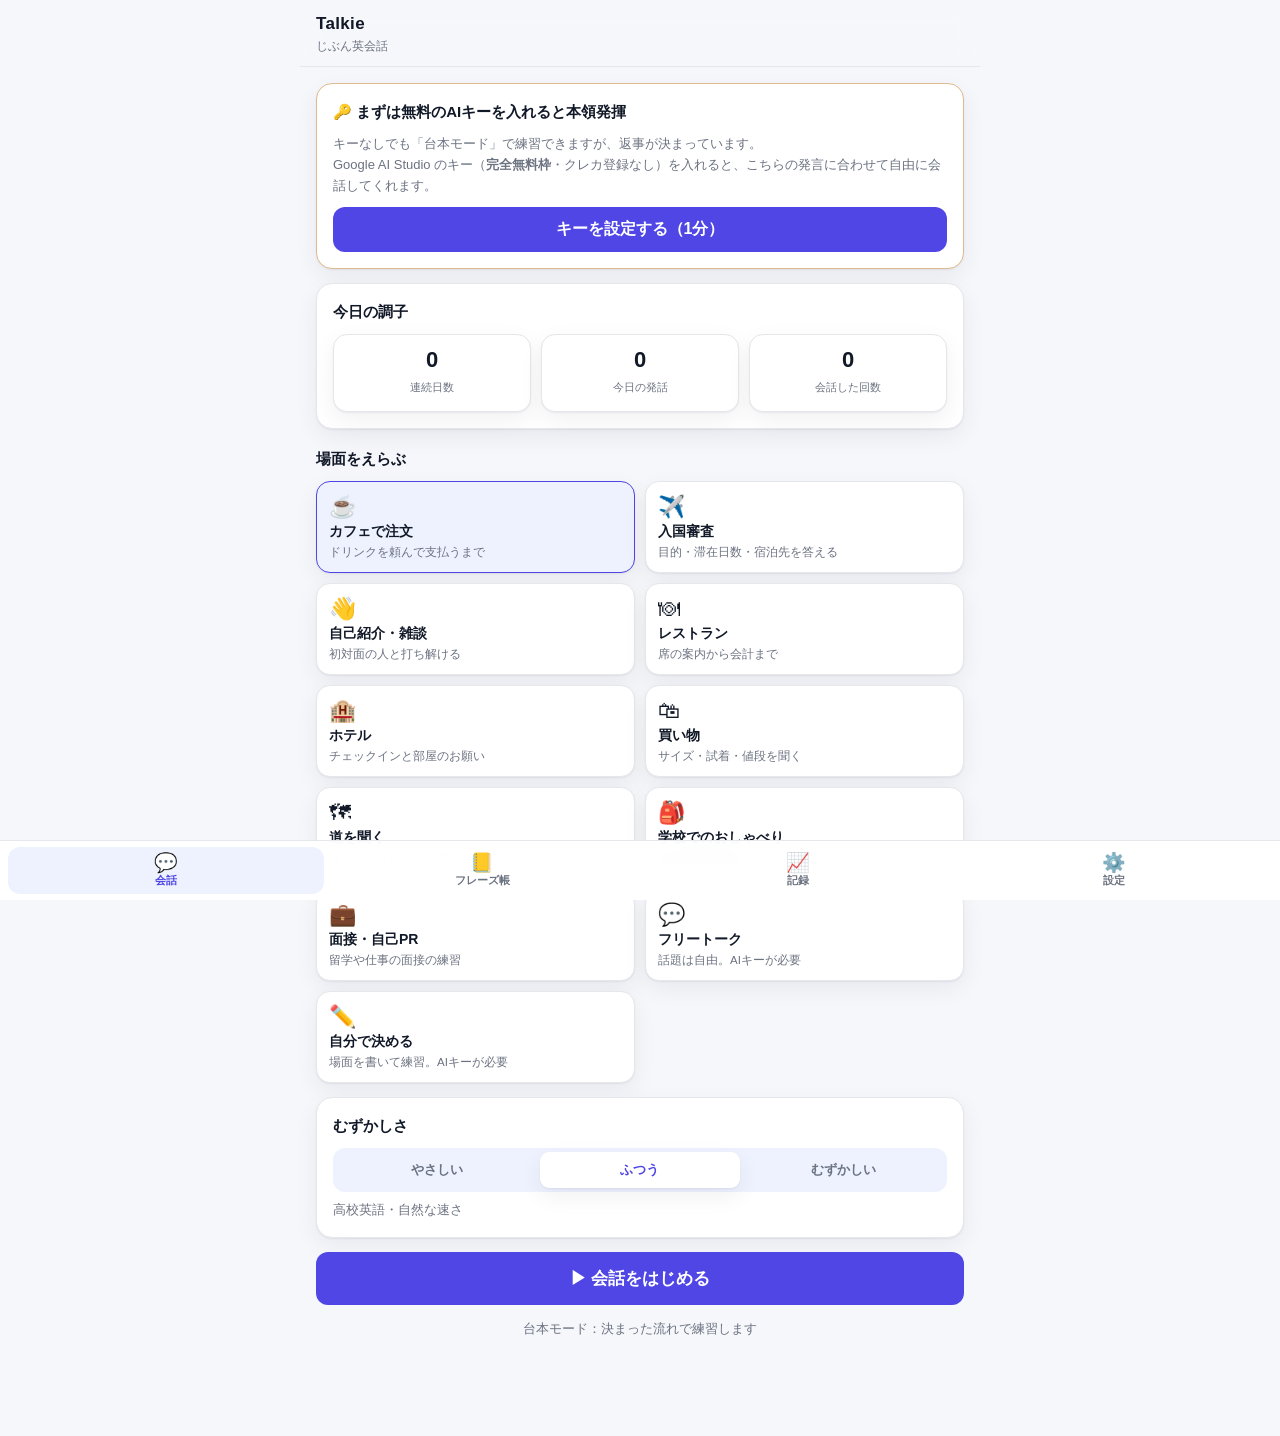
==== index.html @ ec4ae438 "ハンズフリー会話・無音判定の秒数調整・無料枠の使用量カウンターを追加 - AIが話し終わると自動でマイクON（設定でOFF可） - 無音判定を自前タイマー化。2〜10秒で調整でき、Chromeが勝手に" ====
<!DOCTYPE html>
<html lang="ja">
<head>
<meta charset="utf-8">
<meta name="viewport" content="width=device-width,initial-scale=1,viewport-fit=cover">
<meta name="theme-color" content="#0f172a">
<title>Talkie — じぶん英会話</title>
<style>
:root{
  --bg:#f6f7fb; --card:#ffffff; --ink:#111827; --sub:#6b7280; --line:#e5e7eb;
  --accent:#4f46e5; --accent-soft:#eef2ff; --ai:#ffffff; --me:#4f46e5;
  --ok:#059669; --warn:#d97706; --danger:#dc2626;
  --radius:16px; --shadow:0 1px 2px rgba(16,24,40,.06),0 8px 24px rgba(16,24,40,.06);
}
@media (prefers-color-scheme:dark){
  :root{
    --bg:#0b1020; --card:#121a30; --ink:#e8ecf5; --sub:#94a3b8; --line:#243050;
    --accent:#818cf8; --accent-soft:#1c2545; --ai:#182242; --me:#4f46e5;
    --shadow:0 1px 2px rgba(0,0,0,.4),0 8px 24px rgba(0,0,0,.35);
  }
}
*{box-sizing:border-box;-webkit-tap-highlight-color:transparent}
html,body{margin:0;padding:0;height:100%}
body{
  background:var(--bg);color:var(--ink);
  font-family:-apple-system,BlinkMacSystemFont,"Hiragino Sans","Noto Sans JP","Segoe UI",Roboto,sans-serif;
  font-size:16px;line-height:1.6;overscroll-behavior-y:none;
}
button{font-family:inherit;font-size:inherit;color:inherit;cursor:pointer}
input,select,textarea{font-family:inherit;font-size:16px;color:inherit}

#app{max-width:680px;margin:0 auto;min-height:100%;display:flex;flex-direction:column;
  padding-bottom:calc(72px + env(safe-area-inset-bottom))}
header.top{position:sticky;top:0;z-index:30;background:color-mix(in srgb,var(--bg) 88%,transparent);
  backdrop-filter:blur(12px);border-bottom:1px solid var(--line);
  padding:calc(10px + env(safe-area-inset-top)) 16px 10px;display:flex;align-items:center;gap:10px}
header.top h1{font-size:17px;margin:0;font-weight:700;letter-spacing:.02em;flex:1}
header.top .sub{font-size:12px;color:var(--sub);font-weight:500}
.iconbtn{background:transparent;border:1px solid var(--line);border-radius:10px;width:36px;height:36px;
  display:grid;place-items:center;font-size:16px}
main{flex:1;padding:16px;display:flex;flex-direction:column;gap:14px}

nav.tabs{position:fixed;bottom:0;left:0;right:0;z-index:40;background:color-mix(in srgb,var(--card) 94%,transparent);
  backdrop-filter:blur(14px);border-top:1px solid var(--line);display:flex;
  padding:6px 8px calc(6px + env(safe-area-inset-bottom))}
nav.tabs button{flex:1;background:none;border:0;padding:6px 2px;border-radius:12px;
  display:flex;flex-direction:column;align-items:center;gap:2px;font-size:10.5px;color:var(--sub);font-weight:600}
nav.tabs button .ic{font-size:19px;line-height:1}
nav.tabs button.on{color:var(--accent);background:var(--accent-soft)}

.card{background:var(--card);border:1px solid var(--line);border-radius:var(--radius);padding:16px;box-shadow:var(--shadow)}
.card h2{margin:0 0 10px;font-size:15px;font-weight:700}
.muted{color:var(--sub);font-size:13px}
.row{display:flex;gap:10px;align-items:center}
.grow{flex:1}
.btn{background:var(--accent);color:#fff;border:0;border-radius:12px;padding:12px 16px;font-weight:700;
  display:inline-flex;align-items:center;justify-content:center;gap:8px}
.btn:disabled{opacity:.45}
.btn.ghost{background:transparent;color:var(--ink);border:1px solid var(--line);font-weight:600}
.btn.soft{background:var(--accent-soft);color:var(--accent);font-weight:700}
.btn.sm{padding:8px 12px;font-size:13px;border-radius:10px}
.btn.block{width:100%}
.btn.danger{background:var(--danger)}

.scenes{display:grid;grid-template-columns:repeat(2,1fr);gap:10px}
.scene{background:var(--card);border:1px solid var(--line);border-radius:14px;padding:12px;text-align:left;
  display:flex;flex-direction:column;gap:3px;box-shadow:var(--shadow)}
.scene.on{border-color:var(--accent);background:var(--accent-soft)}
.scene .em{font-size:22px}
.scene .t{font-weight:700;font-size:14px}
.scene .d{font-size:11.5px;color:var(--sub);line-height:1.4}
.seg{display:flex;background:var(--accent-soft);border-radius:12px;padding:4px;gap:4px}
.seg button{flex:1;border:0;background:transparent;border-radius:9px;padding:9px 4px;font-size:13px;font-weight:700;color:var(--sub)}
.seg button.on{background:var(--card);color:var(--accent);box-shadow:var(--shadow)}

/* chat */
#chatScroll{display:flex;flex-direction:column;gap:14px;padding-bottom:8px}
.msg{max-width:88%;display:flex;flex-direction:column;gap:6px}
.msg.ai{align-self:flex-start}
.msg.me{align-self:flex-end;align-items:flex-end}
.bub{padding:12px 14px;border-radius:16px;box-shadow:var(--shadow);word-break:break-word}
.msg.ai .bub{background:var(--ai);border:1px solid var(--line);border-bottom-left-radius:5px}
.msg.me .bub{background:var(--me);color:#fff;border-bottom-right-radius:5px}
.bub .en{font-size:16.5px;line-height:1.55}
.bub .ja{font-size:13px;color:var(--sub);margin-top:6px;padding-top:6px;border-top:1px dashed var(--line)}
.msg.me .bub .ja{color:rgba(255,255,255,.8);border-top-color:rgba(255,255,255,.3)}
.msg .tools{display:flex;gap:6px;flex-wrap:wrap}
.chip{border:1px solid var(--line);background:var(--card);border-radius:999px;padding:4px 10px;font-size:11.5px;color:var(--sub);font-weight:600}
.fb{border-radius:12px;padding:9px 12px;font-size:13px;border:1px solid var(--line);background:var(--card);max-width:88%;align-self:flex-end}
.fb.good{border-color:color-mix(in srgb,var(--ok) 45%,var(--line));color:var(--ok)}
.fb.tip{border-color:color-mix(in srgb,var(--warn) 45%,var(--line))}
.fb .better{color:var(--ink);font-weight:700;margin-top:3px}
.fb .why{color:var(--sub);font-size:12px;margin-top:2px}
.typing{align-self:flex-start;display:flex;gap:4px;padding:14px 16px;background:var(--ai);border:1px solid var(--line);border-radius:16px;border-bottom-left-radius:5px}
.typing i{width:7px;height:7px;border-radius:50%;background:var(--sub);display:block;animation:bo 1.2s infinite}
.typing i:nth-child(2){animation-delay:.15s}.typing i:nth-child(3){animation-delay:.3s}
@keyframes bo{0%,60%,100%{opacity:.25;transform:translateY(0)}30%{opacity:1;transform:translateY(-4px)}}

.hintbox{background:var(--accent-soft);border:1px solid color-mix(in srgb,var(--accent) 30%,var(--line));
  border-radius:14px;padding:12px;display:flex;flex-direction:column;gap:8px}
.hintbox .hh{font-size:12px;font-weight:700;color:var(--accent)}
.hint{background:var(--card);border:1px solid var(--line);border-radius:11px;padding:9px 11px;text-align:left;width:100%}
.hint .he{font-size:14.5px;font-weight:600}
.hint .hj{font-size:12px;color:var(--sub)}

#composer{position:fixed;bottom:calc(60px + env(safe-area-inset-bottom));left:0;right:0;z-index:35;
  background:color-mix(in srgb,var(--bg) 92%,transparent);backdrop-filter:blur(12px);border-top:1px solid var(--line)}
#composerInner{max-width:680px;margin:0 auto;padding:9px 12px;display:flex;gap:8px;align-items:flex-end}
#txt{flex:1;border:1px solid var(--line);background:var(--card);border-radius:20px;padding:10px 14px;resize:none;
  max-height:110px;min-height:42px;line-height:1.45}
.mic{width:52px;height:52px;border-radius:50%;border:0;background:var(--accent);color:#fff;font-size:22px;
  display:grid;place-items:center;flex:none;box-shadow:var(--shadow)}
.mic.rec{background:var(--danger);animation:pulse 1.3s infinite}
@keyframes pulse{0%{box-shadow:0 0 0 0 rgba(220,38,38,.5)}70%{box-shadow:0 0 0 14px rgba(220,38,38,0)}100%{box-shadow:0 0 0 0 rgba(220,38,38,0)}}
.mic.sm{width:42px;height:42px;font-size:17px;background:var(--card);color:var(--ink);border:1px solid var(--line)}
.mic.sm.rec{background:var(--danger);color:#fff}

.stat{display:grid;grid-template-columns:repeat(3,1fr);gap:10px}
.stat div{background:var(--card);border:1px solid var(--line);border-radius:14px;padding:12px;text-align:center;box-shadow:var(--shadow)}
.stat b{display:block;font-size:22px;line-height:1.2}
.stat span{font-size:11px;color:var(--sub)}

.pcard{background:var(--card);border:1px solid var(--line);border-radius:14px;padding:12px;box-shadow:var(--shadow);
  display:flex;gap:10px;align-items:flex-start}
.pcard.done{opacity:.55}
.pcard .pe{font-weight:700;font-size:15px}
.pcard .pj{font-size:12.5px;color:var(--sub)}

label.f{display:block;font-size:12.5px;font-weight:700;color:var(--sub);margin:12px 0 5px}
input.f,select.f,textarea.f{width:100%;border:1px solid var(--line);background:var(--bg);border-radius:11px;padding:11px 12px}
.sw{display:flex;justify-content:space-between;align-items:center;padding:11px 0;border-bottom:1px solid var(--line);gap:12px}
.sw:last-child{border-bottom:0}
.sw .l{font-size:14px;font-weight:600}
.sw .l small{display:block;font-weight:400;color:var(--sub);font-size:11.5px}
.toggle{width:48px;height:28px;border-radius:99px;background:var(--line);border:0;position:relative;flex:none;transition:.18s}
.toggle.on{background:var(--accent)}
.toggle::after{content:"";position:absolute;top:3px;left:3px;width:22px;height:22px;border-radius:50%;background:#fff;transition:.18s}
.toggle.on::after{transform:translateX(20px)}
.empty{text-align:center;color:var(--sub);padding:34px 12px;font-size:13.5px}
a{color:var(--accent)}
.hidden{display:none!important}
.bar{height:7px;border-radius:99px;background:var(--line);overflow:hidden}
.bar i{display:block;height:100%;background:var(--accent);border-radius:99px}
.toast{position:fixed;bottom:130px;left:50%;transform:translateX(-50%);background:#111827;color:#fff;
  padding:10px 16px;border-radius:99px;font-size:13px;z-index:100;box-shadow:var(--shadow);max-width:90%;text-align:center}
</style>
</head>
<body>
<div id="app">
  <header class="top">
    <div class="grow">
      <h1 id="hTitle">Talkie</h1>
      <div class="sub" id="hSub">じぶん英会話</div>
    </div>
    <button class="iconbtn hidden" id="btnEnd" title="会話を終える">🏁</button>
  </header>
  <main id="main"></main>
  <div id="composer" class="hidden">
    <div id="composerInner">
      <button class="mic sm" id="micJa" title="日本語で言う → 英語にしてもらう">あ</button>
      <textarea id="txt" rows="1" placeholder="英語で入力 / マイクで話す"></textarea>
      <button class="mic" id="micEn" title="英語で話す">🎙</button>
    </div>
  </div>
  <nav class="tabs" id="tabs"></nav>
</div>
<script>
/* ============================================================
   Talkie — じぶん英会話  (single file / no build / no server)
   音声認識・読み上げ = ブラウザ標準 / AI = Gemini 無料枠(任意)
   ============================================================ */

/* ---------- 1. シーン定義 + キーなし用の台本 ---------- */
const SCENES = [
{id:'cafe', em:'☕️', t:'カフェで注文', d:'ドリンクを頼んで支払うまで',
 role:'a friendly barista at a coffee shop in Seattle',
 sit:'The user is a customer ordering at the counter. Take their order, ask about size, food, for-here-or-to-go, and payment.',
 script:[
  {en:"Hi there! Welcome in. What can I get started for you today?",ja:"いらっしゃいませ！ご注文は何にしますか？",
   hints:[{en:"Can I get a medium latte, please?",ja:"ラテのMサイズをください"},{en:"What do you recommend?",ja:"おすすめは何ですか？"},{en:"I'd like an iced coffee, please.",ja:"アイスコーヒーをお願いします"}]},
  {en:"Sure thing. What size would you like — small, medium, or large?",ja:"かしこまりました。サイズはS・M・Lどれにしますか？",
   hints:[{en:"Medium, please.",ja:"Mでお願いします"},{en:"I'll go with a small one.",ja:"小さいのにします"},{en:"What's the difference in size?",ja:"サイズの違いは何ですか？"}]},
  {en:"Got it. Would you like anything to eat with that? Our croissants just came out.",ja:"了解です。何か食べ物はいかがですか？クロワッサンが焼きたてですよ",
   hints:[{en:"That sounds good. I'll take one.",ja:"いいですね、1つください"},{en:"No thanks, just the drink.",ja:"いえ、飲み物だけで大丈夫です"},{en:"Is it sweet or savory?",ja:"甘いですか、しょっぱいですか？"}]},
  {en:"Perfect. Is that for here or to go?",ja:"承知しました。店内でお召し上がりですか、お持ち帰りですか？",
   hints:[{en:"For here, please.",ja:"店内でお願いします"},{en:"To go, please.",ja:"持ち帰りでお願いします"},{en:"Can I decide after I pay?",ja:"支払い後に決めてもいいですか？"}]},
  {en:"That comes to six dollars and fifty cents. Cash or card?",ja:"6ドル50セントになります。現金かカードどちらですか？",
   hints:[{en:"Card, please.",ja:"カードでお願いします"},{en:"I'll pay with cash.",ja:"現金で払います"},{en:"Do you take Apple Pay?",ja:"Apple Payは使えますか？"}]},
  {en:"All set. Your name for the cup? I'll call you when it's ready.",ja:"完了です。カップに書くお名前は？できたらお呼びします",
   hints:[{en:"It's Shu. S-H-U.",ja:"シュウです。S-H-Uです"},{en:"Sure, it's Shu. Thank you!",ja:"はい、シュウです。ありがとう！"},{en:"Could you write it as 'Shu'?",ja:"「Shu」と書いてもらえますか？"}]}
 ]},
{id:'airport', em:'✈️', t:'入国審査', d:'目的・滞在日数・宿泊先を答える',
 role:'an immigration officer at Los Angeles International Airport',
 sit:'The user is a Japanese traveler going through immigration. Ask standard questions politely but formally.',
 script:[
  {en:"Good afternoon. May I see your passport, please?",ja:"こんにちは。パスポートを見せてください",
   hints:[{en:"Here you are.",ja:"どうぞ"},{en:"Sure, here's my passport.",ja:"はい、パスポートです"},{en:"Of course. Here it is.",ja:"もちろんです。こちらです"}]},
  {en:"Thank you. What's the purpose of your visit?",ja:"ありがとう。訪問の目的は何ですか？",
   hints:[{en:"I'm here for sightseeing.",ja:"観光で来ました"},{en:"I'm visiting my friend.",ja:"友達に会いに来ました"},{en:"I'm here to study English.",ja:"英語を勉強しに来ました"}]},
  {en:"I see. How long will you be staying in the United States?",ja:"なるほど。アメリカにはどのくらい滞在しますか？",
   hints:[{en:"For ten days.",ja:"10日間です"},{en:"About two weeks.",ja:"2週間くらいです"},{en:"Until the end of this month.",ja:"今月末までです"}]},
  {en:"And where will you be staying?",ja:"どこに滞在する予定ですか？",
   hints:[{en:"At a hotel in downtown LA.",ja:"ダウンタウンLAのホテルです"},{en:"At my friend's place in Santa Monica.",ja:"サンタモニカの友人宅です"},{en:"I have the address right here.",ja:"ここに住所があります"}]},
  {en:"Do you have a return ticket?",ja:"帰りのチケットはお持ちですか？",
   hints:[{en:"Yes, I fly back on the 20th.",ja:"はい、20日に帰ります"},{en:"Yes, would you like to see it?",ja:"はい、お見せしましょうか？"},{en:"Yes, it's on my phone.",ja:"はい、スマホに入っています"}]},
  {en:"Everything looks good. Enjoy your stay. Welcome to the United States.",ja:"問題ありません。良い滞在を。アメリカへようこそ",
   hints:[{en:"Thank you very much!",ja:"ありがとうございます！"},{en:"Thanks, have a good day.",ja:"ありがとう、良い一日を"},{en:"Thank you, I'm excited to be here.",ja:"ありがとう、来られて嬉しいです"}]}
 ]},
{id:'intro', em:'👋', t:'自己紹介・雑談', d:'初対面の人と打ち解ける',
 role:'Alex, a friendly American student the same age as the user, meeting them for the first time at a school event',
 sit:'Small talk between two students meeting for the first time. Be curious and casual.',
 script:[
  {en:"Hey! I don't think we've met. I'm Alex. What's your name?",ja:"やあ！初めましてだよね。アレックスです。名前は？",
   hints:[{en:"I'm Shu. Nice to meet you.",ja:"シュウです。よろしく"},{en:"Hi Alex, I'm Shu.",ja:"やあアレックス、シュウです"},{en:"Shu. Good to meet you!",ja:"シュウです。会えて嬉しいです！"}]},
  {en:"Nice to meet you, Shu! So where are you from?",ja:"よろしく、シュウ！出身はどこ？",
   hints:[{en:"I'm from Japan.",ja:"日本から来ました"},{en:"I'm from Tokyo, Japan.",ja:"日本の東京出身です"},{en:"Japan. Have you ever been there?",ja:"日本です。行ったことある？"}]},
  {en:"Oh cool, I've always wanted to go. So what do you do? Are you a student?",ja:"いいね、ずっと行ってみたかったんだ。何してるの？学生？",
   hints:[{en:"Yeah, I'm a high school student.",ja:"うん、高校生です"},{en:"I'm in my second year of high school.",ja:"高校2年生です"},{en:"I'm a student. How about you?",ja:"学生です。君は？"}]},
  {en:"Same here. What do you like to do in your free time?",ja:"僕もだよ。暇なときは何してるの？",
   hints:[{en:"I like running and making apps.",ja:"走ることとアプリ作りが好きです"},{en:"I'm into programming these days.",ja:"最近プログラミングにハマってます"},{en:"I usually watch YouTube or study.",ja:"だいたいYouTubeを見るか勉強してます"}]},
  {en:"That's awesome. How long have you been doing that?",ja:"すごいね。どのくらいやってるの？",
   hints:[{en:"For about a year now.",ja:"1年くらいです"},{en:"I started last spring.",ja:"去年の春に始めました"},{en:"Not that long, maybe six months.",ja:"そんなに長くない、半年くらい"}]},
  {en:"Nice! We should hang out sometime. See you around, Shu!",ja:"いいね！また遊ぼうよ。じゃあね、シュウ！",
   hints:[{en:"Sounds good. See you!",ja:"いいね。またね！"},{en:"Definitely. Let's keep in touch.",ja:"ぜひ。連絡取り合おう"},{en:"Yeah, see you later!",ja:"うん、またね！"}]}
 ]},
{id:'restaurant', em:'🍽', t:'レストラン', d:'席の案内から会計まで',
 role:'a server at a casual American restaurant',
 sit:'The user is a customer. Seat them, take drink and food orders, check on them, bring the check.',
 script:[
  {en:"Good evening! Welcome. How many in your party tonight?",ja:"こんばんは！何名様ですか？",
   hints:[{en:"Just one, please.",ja:"1人です"},{en:"Two, please.",ja:"2人です"},{en:"Table for two, if possible.",ja:"できれば2人席をお願いします"}]},
  {en:"Right this way. Here's the menu. Can I start you off with something to drink?",ja:"こちらへどうぞ。メニューです。まずお飲み物はいかがですか？",
   hints:[{en:"Just water, please.",ja:"お水をお願いします"},{en:"I'll have an iced tea.",ja:"アイスティーをください"},{en:"Could I have a minute to look?",ja:"少し見る時間をもらえますか？"}]},
  {en:"Sure. Are you ready to order, or do you need a few more minutes?",ja:"もちろん。ご注文は決まりましたか？もう少しかかりますか？",
   hints:[{en:"I'll have the cheeseburger, please.",ja:"チーズバーガーをください"},{en:"What's the most popular dish here?",ja:"一番人気の料理は何ですか？"},{en:"A few more minutes, please.",ja:"もう少し待ってください"}]},
  {en:"Great choice. How would you like that cooked?",ja:"いい選択です。焼き加減はどうしますか？",
   hints:[{en:"Medium, please.",ja:"ミディアムでお願いします"},{en:"Well done, please.",ja:"よく焼いてください"},{en:"What do you usually recommend?",ja:"普段は何がおすすめですか？"}]},
  {en:"Coming right up. ... How is everything tasting?",ja:"すぐお持ちします。…お味はいかがですか？",
   hints:[{en:"It's delicious, thank you.",ja:"美味しいです、ありがとう"},{en:"Really good! Could I get more water?",ja:"すごく美味しい！お水をもらえますか？"},{en:"It's a bit salty, but I like it.",ja:"少ししょっぱいけど好きです"}]},
  {en:"Glad to hear it. Here's your check whenever you're ready. Have a great night!",ja:"よかったです。お会計はこちらです。良い夜を！",
   hints:[{en:"Thank you. Can I pay by card?",ja:"ありがとう。カードで払えますか？"},{en:"Thanks! Is the tip included?",ja:"ありがとう！チップは含まれていますか？"},{en:"Thank you, everything was great.",ja:"ありがとう、全部よかったです"}]}
 ]},
{id:'hotel', em:'🏨', t:'ホテル', d:'チェックインと部屋のお願い',
 role:'a hotel front desk receptionist',
 sit:'The user is checking in. Handle reservation, spelling, room details, breakfast, key card, and requests.',
 script:[
  {en:"Good evening, welcome to the Grand Hotel. Do you have a reservation with us?",ja:"こんばんは、グランドホテルへようこそ。ご予約はございますか？",
   hints:[{en:"Yes, under the name Shu.",ja:"はい、シュウの名前で"},{en:"Yes, I booked online last week.",ja:"はい、先週ネットで予約しました"},{en:"I'm afraid I don't. Do you have any rooms?",ja:"ないんです。空室はありますか？"}]},
  {en:"Let me check. Could you spell your last name for me?",ja:"確認します。苗字のスペルを教えていただけますか？",
   hints:[{en:"Sure. O-S-H-U.",ja:"はい。O-S-H-Uです"},{en:"It's spelled O-S-H-U.",ja:"O-S-H-Uと書きます"},{en:"Of course, let me write it down.",ja:"もちろん、書きますね"}]},
  {en:"Found it. A single room for two nights, checking out on Friday. Is that right?",ja:"ありました。シングル2泊、金曜チェックアウトですね。合っていますか？",
   hints:[{en:"Yes, that's right.",ja:"はい、その通りです"},{en:"Actually, I booked three nights.",ja:"実は3泊で予約しました"},{en:"That's correct. Is a late checkout possible?",ja:"合っています。レイトチェックアウトはできますか？"}]},
  {en:"Great. Would you like to add breakfast for fifteen dollars a day?",ja:"承知しました。1日15ドルで朝食を追加しますか？",
   hints:[{en:"Yes, please add it.",ja:"はい、追加してください"},{en:"No thank you, I'll eat outside.",ja:"いえ、外で食べます"},{en:"What time does breakfast start?",ja:"朝食は何時からですか？"}]},
  {en:"All set. Here's your key card — room 502 on the fifth floor. Anything else I can help with?",ja:"完了です。キーカードです。5階の502号室です。他に何かございますか？",
   hints:[{en:"Is there Wi-Fi in the room?",ja:"部屋にWi-Fiはありますか？"},{en:"Could I get a room with a better view?",ja:"眺めの良い部屋にできますか？"},{en:"No, that's everything. Thanks!",ja:"いえ、大丈夫です。ありがとう！"}]},
  {en:"Happy to help. The elevator is on your left. Enjoy your stay!",ja:"どういたしまして。エレベーターは左手です。良い滞在を！",
   hints:[{en:"Thank you very much.",ja:"どうもありがとう"},{en:"Thanks, have a good night.",ja:"ありがとう、おやすみなさい"},{en:"Great, thanks for your help.",ja:"助かりました、ありがとう"}]}
 ]},
{id:'shop', em:'🛍', t:'買い物', d:'サイズ・試着・値段を聞く',
 role:'a shop assistant in a clothing store',
 sit:'The user is shopping for clothes. Help with sizes, fitting room, price, and checkout.',
 script:[
  {en:"Hi! Let me know if you need any help finding something.",ja:"こんにちは！何かお探しならお声がけください",
   hints:[{en:"I'm looking for a jacket.",ja:"ジャケットを探しています"},{en:"Just looking, thanks.",ja:"見ているだけです、ありがとう"},{en:"Do you have this in another color?",ja:"これの別の色はありますか？"}]},
  {en:"Sure, we have a few over here. What size are you looking for?",ja:"こちらにいくつかあります。サイズはどれをお探しですか？",
   hints:[{en:"Medium, I think.",ja:"Mだと思います"},{en:"I'm not sure — can I try one on?",ja:"わかりません。試着できますか？"},{en:"Do you have a small?",ja:"Sサイズはありますか？"}]},
  {en:"Let me check the back... Yes, we have it. Would you like to try it on?",ja:"奥を見てきます…はい、ありました。試着されますか？",
   hints:[{en:"Yes, please.",ja:"はい、お願いします"},{en:"Where's the fitting room?",ja:"試着室はどこですか？"},{en:"Sure, that would be great.",ja:"ぜひお願いします"}]},
  {en:"The fitting room is right over there. ... So, how does it fit?",ja:"試着室はあちらです。…サイズ感はいかがですか？",
   hints:[{en:"It fits perfectly.",ja:"ぴったりです"},{en:"It's a little tight. Do you have a larger one?",ja:"少しきついです。大きいのはありますか？"},{en:"The sleeves are a bit long.",ja:"袖が少し長いです"}]},
  {en:"Looks good on you. It's forty-five dollars, and it's twenty percent off today.",ja:"よくお似合いです。45ドルで、今日は20%オフです",
   hints:[{en:"Nice, I'll take it.",ja:"いいですね、買います"},{en:"Let me think about it.",ja:"少し考えます"},{en:"Can I pay by card?",ja:"カードで払えますか？"}]},
  {en:"Great, I'll ring you up at the register. Thanks for stopping by!",ja:"では、レジで会計しますね。ご来店ありがとうございます！",
   hints:[{en:"Thank you for your help.",ja:"助けてくれてありがとう"},{en:"Thanks, have a nice day!",ja:"ありがとう、良い一日を！"},{en:"Could I get a bag, please?",ja:"袋をもらえますか？"}]}
 ]},
{id:'direction', em:'🗺', t:'道を聞く', d:'迷ったときに助けを求める',
 role:'a kind local person on the street in London',
 sit:'The user is lost and asking for directions. Give clear, natural directions with landmarks.',
 script:[
  {en:"Hi there, you look a bit lost. Do you need some help?",ja:"こんにちは、迷っているように見えます。手伝いましょうか？",
   hints:[{en:"Yes, please. How do I get to the station?",ja:"はい、お願いします。駅にはどう行きますか？"},{en:"Actually, yes. I'm looking for this address.",ja:"実はそうなんです。この住所を探しています"},{en:"Do you know where the museum is?",ja:"博物館がどこか知っていますか？"}]},
  {en:"Sure. Go straight down this street and turn left at the second traffic light.",ja:"いいですよ。この道をまっすぐ行って、2つ目の信号を左です",
   hints:[{en:"Straight, then left at the second light. Got it.",ja:"まっすぐ、2つ目の信号を左ですね。わかりました"},{en:"Sorry, could you say that again?",ja:"すみません、もう一度言ってもらえますか？"},{en:"Is it far from here?",ja:"ここから遠いですか？"}]},
  {en:"It's about a ten-minute walk. You'll see a big red building on your right.",ja:"歩いて10分くらいです。右手に大きな赤い建物が見えます",
   hints:[{en:"Ten minutes, okay. Thank you.",ja:"10分ですね。ありがとう"},{en:"Can I take a bus instead?",ja:"代わりにバスで行けますか？"},{en:"Is there a shortcut?",ja:"近道はありますか？"}]},
  {en:"You could take the number 12 bus, but honestly walking is faster this time of day.",ja:"12番バスもありますが、この時間帯は歩いた方が早いですよ",
   hints:[{en:"Okay, I'll walk then.",ja:"では歩きます"},{en:"Good to know. Thanks a lot.",ja:"教えてくれてありがとう"},{en:"Where's the bus stop, just in case?",ja:"念のため、バス停はどこですか？"}]},
  {en:"No problem. Anything else you want to know while you're here?",ja:"どういたしまして。他に知りたいことはありますか？",
   hints:[{en:"Do you know a good place to eat nearby?",ja:"近くに良い食事の場所はありますか？"},{en:"No, that's all. You've been very helpful.",ja:"いえ、大丈夫です。とても助かりました"},{en:"Is this area safe at night?",ja:"この辺りは夜も安全ですか？"}]},
  {en:"Happy to help. Enjoy your trip! Take care.",ja:"お役に立ててよかった。良い旅を！気をつけて",
   hints:[{en:"Thank you so much. Have a good day!",ja:"本当にありがとう。良い一日を！"},{en:"Thanks again. Bye!",ja:"改めてありがとう。さようなら！"},{en:"You too. Thanks!",ja:"あなたも。ありがとう！"}]}
 ]},
{id:'school', em:'🎒', t:'学校でのおしゃべり', d:'週末や部活の話をする',
 role:"Jamie, the user's classmate and friend at an international school",
 sit:'Casual chat between classmates about weekends, school, tests, and hobbies. Keep it light and use everyday slang lightly.',
 script:[
  {en:"Hey! How was your weekend?",ja:"やあ！週末どうだった？",
   hints:[{en:"It was pretty good. I studied a lot.",ja:"わりと良かった。たくさん勉強したよ"},{en:"Kind of busy, actually.",ja:"実はけっこう忙しかった"},{en:"Nothing special. How about yours?",ja:"特に何も。君は？"}]},
  {en:"Same here, honestly. Did you finish the math homework?",ja:"僕も同じだよ。数学の宿題は終わった？",
   hints:[{en:"Not yet. It was really hard.",ja:"まだ。すごく難しかった"},{en:"Yeah, I finished it last night.",ja:"うん、昨日の夜に終わらせた"},{en:"Wait, we had homework?",ja:"えっ、宿題あったの？"}]},
  {en:"Ha! Question 5 took me forever. Do you want to work on it together at lunch?",ja:"はは！5番にすごく時間かかった。昼に一緒にやる？",
   hints:[{en:"Yeah, that would help a lot.",ja:"うん、すごく助かる"},{en:"Sure, let's meet in the library.",ja:"いいね、図書館で会おう"},{en:"I can't today. Maybe tomorrow?",ja:"今日は無理。明日でもいい？"}]},
  {en:"Cool. By the way, are you going to the sports festival next week?",ja:"了解。ところで、来週の体育祭には出るの？",
   hints:[{en:"Yeah, I'm running the 100 meters.",ja:"うん、100メートル走に出るよ"},{en:"I'm not sure yet.",ja:"まだ決めてない"},{en:"Of course! Are you?",ja:"もちろん！君は？"}]},
  {en:"No way, that's impressive. How fast are you?",ja:"えー、すごいね。どのくらい速いの？",
   hints:[{en:"My best time is about 12 seconds.",ja:"ベストは12秒くらい"},{en:"Not that fast, but I'm training.",ja:"そんなに速くないけど、練習してる"},{en:"Fast enough to beat you!",ja:"君に勝てるくらいには速いよ！"}]},
  {en:"We'll see about that! Anyway, the bell's about to ring. Catch you at lunch.",ja:"それはどうかな！とにかくチャイム鳴りそう。昼にまたね",
   hints:[{en:"See you then!",ja:"じゃあまた！"},{en:"Alright, later!",ja:"わかった、またあとで！"},{en:"Sure, don't be late.",ja:"うん、遅れないでね"}]}
 ]},
{id:'interview', em:'💼', t:'面接・自己PR', d:'留学や仕事の面接の練習',
 role:'a friendly but professional interviewer for a study-abroad program',
 sit:'A short interview. Ask about the user, their motivation, strengths, a challenge they overcame, and their questions.',
 script:[
  {en:"Thanks for coming in today. To start, could you tell me a little about yourself?",ja:"本日はありがとうございます。まず、自己紹介をお願いできますか？",
   hints:[{en:"Sure. I'm a high school student from Japan who loves building apps.",ja:"はい。日本の高校生で、アプリ作りが好きです"},{en:"Of course. My name is Shu and I'm interested in technology.",ja:"もちろんです。シュウといい、技術に興味があります"},{en:"I'd be happy to. I'm a second-year high school student.",ja:"喜んで。高校2年生です"}]},
  {en:"Interesting. Why are you interested in this program?",ja:"興味深いですね。なぜこのプログラムに興味を持ったのですか？",
   hints:[{en:"I want to improve my English in a real environment.",ja:"実際の環境で英語を伸ばしたいからです"},{en:"Because I want to study computer science abroad.",ja:"海外でコンピューターサイエンスを学びたいからです"},{en:"I've always wanted to experience a different culture.",ja:"ずっと違う文化を経験したかったからです"}]},
  {en:"That makes sense. What would you say is your biggest strength?",ja:"なるほど。ご自身の一番の強みは何だと思いますか？",
   hints:[{en:"I think it's that I never give up easily.",ja:"簡単には諦めないところだと思います"},{en:"I'm good at teaching myself new things.",ja:"新しいことを独学するのが得意です"},{en:"I'd say curiosity. I ask a lot of questions.",ja:"好奇心です。たくさん質問します"}]},
  {en:"Can you tell me about a time you faced a difficult problem?",ja:"困難な問題に直面した経験を教えてください",
   hints:[{en:"Sure. Last year I struggled with math, so I made a study plan.",ja:"はい。去年数学に苦しみ、計画を立てました"},{en:"Yes. When my app kept crashing, I read the documentation and fixed it.",ja:"はい。アプリが落ち続けたとき、資料を読んで直しました"},{en:"Let me think... yes, I had a big deadline and had to manage my time.",ja:"少し考えます…締切があり、時間管理が必要でした"}]},
  {en:"Thank you for sharing. Do you have any questions for us?",ja:"ありがとうございます。何か質問はありますか？",
   hints:[{en:"Yes, what does a typical day look like?",ja:"はい、1日の流れはどんな感じですか？"},{en:"What kind of students do well in this program?",ja:"どんな学生がこのプログラムで伸びますか？"},{en:"When will I hear back about the result?",ja:"結果はいつわかりますか？"}]},
  {en:"Great question. We'll be in touch by email next week. Thanks for your time!",ja:"良い質問です。来週メールでご連絡します。お時間ありがとうございました！",
   hints:[{en:"Thank you very much for your time.",ja:"お時間ありがとうございました"},{en:"Thanks. I look forward to hearing from you.",ja:"ありがとう。ご連絡お待ちしています"},{en:"Thank you. It was nice meeting you.",ja:"ありがとう。お会いできてよかったです"}]}
 ]},
{id:'free', em:'💬', t:'フリートーク', d:'話題は自由。AIキーが必要', apiOnly:true,
 role:'Sam, a warm and curious native English speaker who loves talking with learners',
 sit:'Free conversation. Ask about the user’s day, interests, and opinions. Keep the conversation going with follow-up questions.'},
{id:'custom', em:'✏️', t:'自分で決める', d:'場面を書いて練習。AIキーが必要', apiOnly:true, custom:true,
 role:'', sit:''}
];

const LEVELS = [
 {id:'a', t:'やさしい', d:'中学英語・短い文', ins:'Use very simple English (CEFR A2). Short sentences under 12 words, common words only, present and past simple. Speak slowly in style.'},
 {id:'b', t:'ふつう', d:'高校英語・自然な速さ', ins:'Use natural everyday English (CEFR B1). Sentences of 10-18 words, common phrasal verbs, contractions.'},
 {id:'c', t:'むずかしい', d:'ネイティブに近い', ins:'Use natural native-level English (CEFR B2-C1) including idioms, contractions and casual reductions. Do not simplify.'}
];

/* ---------- 2. 保存まわり ---------- */
const LS = {cfg:'talkie.cfg', log:'talkie.sessions', ph:'talkie.phrases', use:'talkie.usage'};
const load = (k,d)=>{ try{ const v=localStorage.getItem(k); return v?JSON.parse(v):d; }catch(e){ return d; } };
const save = (k,v)=>{ try{ localStorage.setItem(k,JSON.stringify(v)); }catch(e){ toast('保存できませんでした'); } };

const cfg = Object.assign({
  apiKey:'', model:'gemini-2.5-flash', voiceURI:'', rate:0.92,
  autoSpeak:true, autoSend:true, showJa:false, level:'b', name:'', turns:8,
  handsFree:true, silence:4.5
}, load(LS.cfg,{}));
const saveCfg = ()=> save(LS.cfg,cfg);

let sessions = load(LS.log,[]);       // {id,ts,scene,level,turns,words,sec,msgs,report}
let phrases  = load(LS.ph,[]);        // {id,en,ja,scene,ts,box}

/* AIに送った回数を数える（無料枠の目安を自分で把握するため） */
let usage = load(LS.use,{day:'',n:0,min:[],hist:{}});
function bumpUsage(){
  const d=todayKey();
  if(usage.day!==d){ usage.hist=usage.hist||{}; if(usage.day) usage.hist[usage.day]=usage.n; usage={day:d,n:0,min:[],hist:usage.hist}; }
  usage.n++;
  const now=Date.now();
  usage.min=(usage.min||[]).filter(t=>now-t<60000); usage.min.push(now);
  save(LS.use,usage);
}
const useToday  = ()=> usage.day===todayKey()? usage.n : 0;
const useMinute = ()=>{ const now=Date.now(); return (usage.min||[]).filter(t=>now-t<60000).length; };
const LIMITS = {'gemini-2.5-flash':{rpm:10,rpd:250},'gemini-2.5-flash-lite':{rpm:15,rpd:1000},'gemini-flash-latest':{rpm:10,rpd:250}};
const limit = ()=> LIMITS[cfg.model] || {rpm:10,rpd:250};

/* ---------- 3. 小道具 ---------- */
const $ = s=>document.querySelector(s);
const esc = s=>String(s??'').replace(/[&<>"']/g,c=>({'&':'&amp;','<':'&lt;','>':'&gt;','"':'&quot;',"'":'&#39;'}[c]));
const uid = ()=> Math.random().toString(36).slice(2,10)+Date.now().toString(36);
const todayKey = (d=new Date())=> d.getFullYear()+'-'+String(d.getMonth()+1).padStart(2,'0')+'-'+String(d.getDate()).padStart(2,'0');
const wordCount = s=> (s.trim().match(/[A-Za-z'’-]+/g)||[]).length;
let toastT;
function toast(m){
  clearTimeout(toastT);
  let el=$('#toast'); if(!el){ el=document.createElement('div'); el.id='toast'; el.className='toast'; document.body.appendChild(el); }
  el.textContent=m; el.style.display='block';
  toastT=setTimeout(()=>{ el.style.display='none'; },2600);
}
function fmtDate(ts){ const d=new Date(ts); return `${d.getMonth()+1}/${d.getDate()} ${String(d.getHours()).padStart(2,'0')}:${String(d.getMinutes()).padStart(2,'0')}`; }
function fmtMin(sec){ const m=Math.floor(sec/60); return m<60? m+'分' : Math.floor(m/60)+'時間'+(m%60)+'分'; }

/* ---------- 4. 読み上げ（無料・ブラウザ標準） ---------- */
let voices=[];
function loadVoices(){ voices=(speechSynthesis.getVoices()||[]).filter(v=>/^en/i.test(v.lang)); }
loadVoices();
if(typeof speechSynthesis!=='undefined') speechSynthesis.onvoiceschanged=loadVoices;
function pickVoice(){
  if(!voices.length) loadVoices();
  return voices.find(v=>v.voiceURI===cfg.voiceURI)
      || voices.find(v=>/en-US/i.test(v.lang) && /Samantha|Google US|Ava|Allison/i.test(v.name))
      || voices.find(v=>/en-US/i.test(v.lang)) || voices[0] || null;
}
let speakSeq=0;
function speak(text,rate,onDone){
  const done=()=>{ try{ onDone&&onDone(); }catch(e){} };
  if(!('speechSynthesis' in window)){ done(); return; }
  try{
    speechSynthesis.cancel();
    const my=++speakSeq, t0=Date.now();
    const u=new SpeechSynthesisUtterance(String(text).replace(/[*_`#]/g,''));
    const v=pickVoice(); if(v){ u.voice=v; u.lang=v.lang; } else u.lang='en-US';
    u.rate=rate||cfg.rate; u.pitch=1;
    let fired=false, watch=null;
    const fin=()=>{ if(fired) return; fired=true; clearInterval(watch); if(my===speakSeq) done(); };
    u.onend=fin; u.onerror=fin;
    // onend が来ないブラウザ（Safari など）用の見張り
    watch=setInterval(()=>{
      if(fired||my!==speakSeq){ clearInterval(watch); return; }
      if(Date.now()-t0>900 && !speechSynthesis.speaking && !speechSynthesis.pending) fin();
    },350);
    speechSynthesis.speak(u);
  }catch(e){ done(); }
}
const stopSpeak = ()=>{ speakSeq++; try{ speechSynthesis.cancel(); }catch(e){} };

/* ---------- 5. 音声認識（無料・ブラウザ標準） ---------- */
const SR = window.SpeechRecognition || window.webkitSpeechRecognition;
const srAvailable = !!SR;
let rec=null, recFinish=null, recStopping=false, silT=null;
/* ブラウザ標準の音声認識は「少し黙るとすぐ切れる」ので、
   continuous で開きっぱなしにして、無音の長さは自分のタイマーで測る。 */
function startRec(lang, onFinal, onInterim, onEnd){
  if(!SR){ toast('このブラウザは音声認識に非対応です。文字で入力してください'); onEnd&&onEnd(); return; }
  stopSpeak();
  if(recFinish) recFinish();
  let finalTxt='', heard=false, ended=false, restarts=0;
  const t0=Date.now();
  recStopping=false;
  const gap = ()=> Math.round((cfg.silence||4.5)*1000);          // 話したあとの無音
  const firstGap = ()=> Math.max(gap()+2500, 7000);              // まだ一言も出ていないとき
  const arm = ms=>{ clearTimeout(silT); silT=setTimeout(()=>finish(), ms); };
  function finish(){
    if(ended) return; ended=true; recStopping=true; recFinish=null;
    clearTimeout(silT);
    try{ rec&&rec.stop(); }catch(e){}
    onEnd&&onEnd();
    const t=finalTxt.trim(); if(t) onFinal&&onFinal(t);
  }
  recFinish=finish;
  function mk(){
    const r=new SR();
    r.lang=lang; r.interimResults=true; r.continuous=true; r.maxAlternatives=1;
    r.onresult=e=>{
      let interim='';
      for(let i=e.resultIndex;i<e.results.length;i++){
        const tx=e.results[i][0].transcript;
        if(e.results[i].isFinal) finalTxt+=(finalTxt?' ':'')+tx.trim(); else interim+=tx;
      }
      const cur=(finalTxt+' '+interim).trim();
      if(cur){ heard=true; onInterim&&onInterim(cur); }
      arm(heard? gap() : firstGap());
    };
    r.onerror=e=>{
      if(e.error==='not-allowed'){ toast('マイクが許可されていません（ブラウザの設定を確認）'); finish(); }
      else if(e.error==='audio-capture'){ toast('マイクが見つかりません'); finish(); }
      else if(e.error==='no-speech'){ /* 自前タイマーに任せるので無視 */ }
      else if(e.error!=='aborted'){ toast('音声認識エラー: '+e.error); }
    };
    r.onend=()=>{
      if(ended||recStopping) return;
      // Chrome は数秒で勝手に切るので、無音タイマーが鳴るまでは繋ぎ直す
      if(restarts++>60 || Date.now()-t0>150000){ finish(); return; }
      try{ rec=mk(); rec.start(); }catch(e){ finish(); }
    };
    return r;
  }
  try{ rec=mk(); rec.start(); arm(firstGap()); }
  catch(e){ recFinish=null; onEnd&&onEnd(); }
}
function stopRec(){ if(recFinish) recFinish(); else { recStopping=true; clearTimeout(silT); try{ rec&&rec.stop(); }catch(e){} } }

/* ---------- 6. Gemini（無料枠 / キーは端末内だけに保存） ---------- */
const hasKey = ()=> !!cfg.apiKey.trim();
async function gemini({system, contents, schema, temp=0.9}){
  if(!hasKey()) throw new Error('NO_KEY');
  const url=`https://generativelanguage.googleapis.com/v1beta/models/${cfg.model}:generateContent?key=${encodeURIComponent(cfg.apiKey.trim())}`;
  const body={ contents, generationConfig:{ temperature:temp } };
  if(system) body.systemInstruction={parts:[{text:system}]};
  if(schema){ body.generationConfig.responseMimeType='application/json'; body.generationConfig.responseSchema=schema; }
  bumpUsage();
  if(useMinute()>=limit().rpm) toast(`1分あたりの目安（${limit().rpm}回）に達しました。少し待つと安定します`);
  const res=await fetch(url,{method:'POST',headers:{'Content-Type':'application/json'},body:JSON.stringify(body)});
  if(!res.ok){
    const t=await res.text().catch(()=> '');
    if(res.status===400 && /API key/i.test(t)) throw new Error('APIキーが正しくないようです（設定で確認）');
    if(res.status===429) throw new Error(`無料枠の上限です（今日 ${useToday()}回目）。1分ほど待つか、設定で flash-lite に変えてください`);
    if(res.status===403) throw new Error('APIキーが無効か、権限がありません');
    throw new Error('通信エラー ('+res.status+')');
  }
  const j=await res.json();
  const txt=(j.candidates?.[0]?.content?.parts||[]).map(p=>p.text||'').join('').trim();
  if(!txt) throw new Error('AIの返事が空でした。もう一度試してください');
  if(!schema) return txt;
  try{ return JSON.parse(txt); }
  catch(e){
    const m=txt.match(/\{[\s\S]*\}/);
    if(m){ try{ return JSON.parse(m[0]); }catch(_){} }
    throw new Error('返事の形式が読めませんでした');
  }
}
const S = (props,req)=>({type:'object',properties:props,required:req});
const TURN_SCHEMA = S({
  reply:{type:'string'}, reply_ja:{type:'string'},
  hints:{type:'array',items:S({en:{type:'string'},ja:{type:'string'}},['en','ja'])},
  feedback:S({
    status:{type:'string',enum:['good','tip','none']},
    better:{type:'string'}, why_ja:{type:'string'}
  },['status']),
  done:{type:'boolean'}
},['reply','reply_ja','hints','feedback','done']);
const REPORT_SCHEMA = S({
  score:{type:'integer'}, summary_ja:{type:'string'},
  good_points:{type:'array',items:{type:'string'}},
  fixes:{type:'array',items:S({you:{type:'string'},better:{type:'string'},why_ja:{type:'string'}},['you','better','why_ja'])},
  phrases:{type:'array',items:S({en:{type:'string'},ja:{type:'string'}},['en','ja'])},
  next_goal_ja:{type:'string'}
},['score','summary_ja','good_points','fixes','phrases','next_goal_ja']);

/* ---------- 7. アプリの状態 ---------- */
const app = {
  tab:'talk',
  chat:null,      // 会話中のときだけ入る
  busy:false
};
const TABS=[
  {id:'talk', ic:'💬', t:'会話'},
  {id:'phrase', ic:'📒', t:'フレーズ帳'},
  {id:'stats', ic:'📈', t:'記録'},
  {id:'set', ic:'⚙️', t:'設定'}
];
function renderTabs(){
  $('#tabs').innerHTML=TABS.map(t=>`<button data-tab="${t.id}" class="${app.tab===t.id?'on':''}"><span class="ic">${t.ic}</span>${t.t}</button>`).join('');
}
$('#tabs').addEventListener('click',e=>{
  const b=e.target.closest('button[data-tab]'); if(!b) return;
  if(app.chat && !app.chat.ended && b.dataset.tab!=='talk'){
    if(!confirm('会話をやめて移動しますか？（記録は残りません）')) return;
    app.chat=null; stopSpeak(); stopRec();
  }
  app.tab=b.dataset.tab; render();
});

function render(){
  renderTabs();
  const m=$('#main');
  const live = !!app.chat && !app.chat.ended;
  $('#btnEnd').classList.toggle('hidden', !live);
  $('#composer').classList.toggle('hidden', !live);
  document.body.style.paddingBottom = live? '76px':'';
  if(app.tab==='talk'){ app.chat? renderChat(m) : renderSetup(m); }
  else if(app.tab==='phrase') renderPhrases(m);
  else if(app.tab==='stats') renderStats(m);
  else renderSettings(m);
}

/* ---------- 8. スタート画面 ---------- */
let pick={scene:'cafe', custom:''};
function renderSetup(m){
  $('#hTitle').textContent='Talkie';
  $('#hSub').textContent='じぶん英会話';
  const st=streak();
  const sc=SCENES.find(s=>s.id===pick.scene);
  const needKey = sc && sc.apiOnly && !hasKey();
  m.innerHTML=`
  ${!hasKey()?`<div class="card" style="border-color:color-mix(in srgb,var(--warn) 40%,var(--line))">
     <h2>🔑 まずは無料のAIキーを入れると本領発揮</h2>
     <p class="muted" style="margin:0 0 10px">キーなしでも「台本モード」で練習できますが、返事が決まっています。<br>
     Google AI Studio のキー（<b>完全無料枠</b>・クレカ登録なし）を入れると、こちらの発言に合わせて自由に会話してくれます。</p>
     <button class="btn block" id="goKey">キーを設定する（1分）</button>
   </div>`:''}
  <div class="card">
    <h2>今日の調子</h2>
    <div class="stat">
      <div><b>${st.streak}</b><span>連続日数</span></div>
      <div><b>${st.today}</b><span>今日の発話</span></div>
      <div><b>${sessions.length}</b><span>会話した回数</span></div>
    </div>
    ${hasKey()?`<p class="muted" style="margin:10px 0 0">AIとの通信 今日 ${useToday()} 回（無料枠の目安 ${limit().rpd} 回／日・<b>超えても課金されません</b>）</p>`:''}
  </div>
  <div>
    <h2 style="font-size:15px;margin:4px 0 10px">場面をえらぶ</h2>
    <div class="scenes" id="scenes">
      ${SCENES.map(s=>`<button class="scene ${pick.scene===s.id?'on':''}" data-s="${s.id}">
        <span class="em">${s.em}</span><span class="t">${s.t}</span><span class="d">${s.d}</span></button>`).join('')}
    </div>
  </div>
  ${sc&&sc.custom?`<div class="card">
     <h2>どんな場面？</h2>
     <textarea class="f" id="customSit" rows="3" placeholder="例：スタバで店員さんと世間話する／医者に頭が痛いと伝える／ホームステイ先の家族と夕食を食べる">${esc(pick.custom)}</textarea>
   </div>`:''}
  <div class="card">
    <h2>むずかしさ</h2>
    <div class="seg" id="lvl">${LEVELS.map(l=>`<button data-l="${l.id}" class="${cfg.level===l.id?'on':''}">${l.t}</button>`).join('')}</div>
    <p class="muted" style="margin:8px 0 0">${esc(LEVELS.find(l=>l.id===cfg.level).d)}</p>
  </div>
  <button class="btn block" id="start" style="padding:15px;font-size:17px" ${needKey?'disabled':''}>
    ${needKey?'このシーンはAIキーが必要です':'▶︎ 会話をはじめる'}
  </button>
  <p class="muted" style="text-align:center;margin:0 0 8px">
    ${hasKey()?'AIモード：自由に会話できます':'台本モード：決まった流れで練習します'}
    ${srAvailable?'':' ／ ⚠️ このブラウザは音声認識に非対応（文字入力で練習できます）'}
  </p>`;
  const gk=$('#goKey'); if(gk) gk.onclick=()=>{ app.tab='set'; render(); };
  $('#scenes').onclick=e=>{ const b=e.target.closest('[data-s]'); if(!b) return; pick.scene=b.dataset.s; render(); };
  $('#lvl').onclick=e=>{ const b=e.target.closest('[data-l]'); if(!b) return; cfg.level=b.dataset.l; saveCfg(); render(); };
  const cu=$('#customSit'); if(cu) cu.oninput=e=>{ pick.custom=e.target.value; };
  $('#start').onclick=()=>startChat(pick.scene);
}
function streak(){
  const days=[...new Set(sessions.map(s=>todayKey(new Date(s.ts))))].sort().reverse();
  let n=0; let d=new Date();
  if(days[0]!==todayKey(d)) d.setDate(d.getDate()-1);
  while(days.includes(todayKey(d))){ n++; d.setDate(d.getDate()-1); }
  const today=sessions.filter(s=>todayKey(new Date(s.ts))===todayKey()).reduce((a,s)=>a+(s.turns||0),0);
  return {streak:n, today};
}

/* ---------- 9. 会話 ---------- */
function startChat(sceneId){
  const sc=SCENES.find(s=>s.id===sceneId);
  if(sc.custom && !pick.custom.trim()){ toast('どんな場面か書いてください'); return; }
  app.chat={
    scene:sc, level:cfg.level, custom:pick.custom.trim(),
    msgs:[], step:0, t0:Date.now(), hints:null, showHints:false, ended:false, report:null
  };
  render();
  nextAiTurn(true);
}
$('#btnEnd').onclick=()=>{ if(app.chat && !app.chat.ended) finishChat(); };

function renderChat(m){
  const c=app.chat;
  $('#hTitle').textContent=c.scene.em+' '+c.scene.t;
  $('#hSub').textContent=(hasKey()?'AIモード':'台本モード')+' ・ '+LEVELS.find(l=>l.id===c.level).t;
  m.innerHTML=`<div id="chatScroll"></div>`;
  paintMsgs();
}
function paintMsgs(){
  const c=app.chat, box=$('#chatScroll'); if(!box) return;
  let h='';
  c.msgs.forEach((msg,i)=>{
    if(msg.role==='ai'){
      h+=`<div class="msg ai">
        <div class="bub"><div class="en">${esc(msg.en)}</div>
        ${(cfg.showJa||msg.open)&&msg.ja?`<div class="ja">${esc(msg.ja)}</div>`:''}</div>
        <div class="tools">
          <button class="chip" data-say="${i}">🔊 もう一度</button>
          <button class="chip" data-slow="${i}">🐢 ゆっくり</button>
          ${msg.ja?`<button class="chip" data-ja="${i}">${(cfg.showJa||msg.open)?'訳をかくす':'日本語で見る'}</button>`:''}
        </div></div>`;
    }else{
      h+=`<div class="msg me"><div class="bub"><div class="en">${esc(msg.en)}</div></div></div>`;
      if(msg.fb && msg.fb.status && msg.fb.status!=='none'){
        h+=`<div class="fb ${msg.fb.status==='good'?'good':'tip'}">
          ${msg.fb.status==='good'?'✅ 自然な言い方です':'💡 もっと自然に言うなら'}
          ${msg.fb.better?`<div class="better">${esc(msg.fb.better)} <button class="chip" data-sayt="${esc(msg.fb.better)}">🔊</button></div>`:''}
          ${msg.fb.why_ja?`<div class="why">${esc(msg.fb.why_ja)}</div>`:''}
          ${msg.fb.better?`<div style="margin-top:6px"><button class="chip" data-keep="${i}">📒 フレーズ帳に入れる</button></div>`:''}
        </div>`;
      }
    }
  });
  if(app.busy) h+=`<div class="typing"><i></i><i></i><i></i></div>`;
  if(c.hints && c.showHints && !c.ended){
    h+=`<div class="hintbox"><div class="hh">こう言ってみよう（タップで入力）</div>
      ${c.hints.map((x,i)=>`<button class="hint" data-h="${i}"><div class="he">${esc(x.en)}</div><div class="hj">${esc(x.ja)}</div></button>`).join('')}
    </div>`;
  }
  if(!c.ended){
    h+=`<div class="row" style="margin-top:2px;justify-content:center;flex-wrap:wrap">
      <button class="btn soft sm" id="bHint">${c.showHints?'ヒントを閉じる':'💡 なんて言えばいい？'}</button>
      <button class="btn ghost sm" id="bEnd">🏁 会話を終える</button>
    </div>`;
  }
  if(c.report) h+=reportHtml(c.report,c);
  box.innerHTML=h;
  box.querySelectorAll('[data-say]').forEach(b=>b.onclick=()=>speak(c.msgs[+b.dataset.say].en));
  box.querySelectorAll('[data-slow]').forEach(b=>b.onclick=()=>speak(c.msgs[+b.dataset.slow].en, Math.max(0.55,cfg.rate-0.25)));
  box.querySelectorAll('[data-sayt]').forEach(b=>b.onclick=()=>speak(b.dataset.sayt));
  box.querySelectorAll('[data-ja]').forEach(b=>b.onclick=()=>{ const i=+b.dataset.ja; c.msgs[i].open=!(cfg.showJa||c.msgs[i].open); paintMsgs(); });
  box.querySelectorAll('[data-keep]').forEach(b=>b.onclick=()=>{ const f=c.msgs[+b.dataset.keep].fb; addPhrase(f.better, f.why_ja||'', c.scene.t); });
  box.querySelectorAll('[data-h]').forEach(b=>b.onclick=()=>{ $('#txt').value=c.hints[+b.dataset.h].en; c.showHints=false; paintMsgs(); $('#txt').focus(); });
  const bh=$('#bHint'); if(bh) bh.onclick=onHint;
  const be=$('#bEnd'); if(be) be.onclick=finishChat;
  scrollDown();
}
function scrollDown(){ requestAnimationFrame(()=>window.scrollTo({top:document.body.scrollHeight,behavior:'smooth'})); }

/* --- AIへの指示文 --- */
function systemPrompt(c){
  const lv=LEVELS.find(l=>l.id===c.level);
  const sit=c.scene.custom? c.custom : c.scene.sit;
  const role=c.scene.custom? 'the most natural conversation partner for this situation' : c.scene.role;
  return `You are ${role}. You are having a spoken English conversation with a Japanese learner${cfg.name?' named '+cfg.name:''}.

SITUATION: ${sit}

RULES
- ${lv.ins}
- Speak ONLY as the character. One turn at a time: 1-3 sentences, then usually a question so the learner can respond.
- Never write romaji or Japanese inside "reply". "reply" is spoken aloud by a text-to-speech engine, so no emoji, no asterisks, no stage directions.
- React naturally to what the learner actually said, even if their English is broken. Never say "as an AI".
- If the learner writes in Japanese, gently continue in English and include what they probably meant in your hints.
- "reply_ja" is a natural Japanese translation of your reply.
- "hints" = exactly 3 different, natural things the LEARNER could say next as a reply to you, at their level, each with a Japanese translation. Make them genuinely different in content, not three ways to say the same thing.
- "feedback" is about the learner's LAST message only:
   * status "none" for their very first turn or if they said nothing meaningful.
   * status "good" if it was already natural (leave "better" empty).
   * status "tip" if a native would phrase it differently: put the improved English in "better" and a SHORT Japanese explanation (max 40 Japanese characters) in "why_ja". Only mention what matters for being understood — never nitpick.
- "done" = true only when the scene has reached a natural ending (goodbye, payment finished, etc.).
- Aim to wrap the conversation up naturally after about ${cfg.turns} learner turns.`;
}
function historyContents(c){
  return c.msgs.map(m=>({role: m.role==='ai'?'model':'user', parts:[{text:m.en}]}));
}

/* --- AIの番 --- */
async function nextAiTurn(first){
  const c=app.chat;
  app.busy=true; paintMsgs();
  try{
    if(hasKey()){
      const contents=historyContents(c);
      if(first) contents.push({role:'user',parts:[{text:'(The learner has just arrived. Start the conversation with your first line.)'}]});
      const r=await gemini({system:systemPrompt(c), contents, schema:TURN_SCHEMA});
      app.busy=false;
      c.msgs.push({role:'ai', en:r.reply, ja:r.reply_ja});
      const last=[...c.msgs].reverse().find(m=>m.role==='me');
      if(last && r.feedback) last.fb=r.feedback;
      c.hints=(r.hints||[]).slice(0,3); c.showHints=false;
      paintMsgs();
      afterAiSpoke(r.reply);
      if(r.done) setTimeout(()=>{ if(app.chat && !app.chat.ended) finishChat(); },1400);
    }else{
      // 台本モード
      const sp=c.scene.script||[];
      const line=sp[c.step];
      await new Promise(r=>setTimeout(r,420));
      app.busy=false;
      if(!line){ paintMsgs(); finishChat(); return; }
      c.msgs.push({role:'ai', en:line.en, ja:line.ja});
      c.hints=line.hints; c.showHints=false;
      c.step++;
      paintMsgs();
      afterAiSpoke(line.en);
    }
  }catch(e){
    app.busy=false;
    if(e.message==='NO_KEY'){ toast('AIキーが未設定です'); }
    else toast(e.message);
    paintMsgs();
  }
}

/* --- 自分の番 --- */
async function sendMsg(text){
  const c=app.chat; if(!c || c.ended) return;
  const t=String(text||'').trim(); if(!t) return;
  if(app.busy){ toast('AIが考えています…'); return; }
  stopSpeak(); stopRec();
  c.msgs.push({role:'me', en:t});
  c.showHints=false; c.hints=null;
  $('#txt').value=''; autoGrow();
  paintMsgs();
  if(!hasKey()){
    // 台本モード：簡易フィードバック
    const fb=localFeedback(t);
    c.msgs[c.msgs.length-1].fb=fb;
    if(c.step>=(c.scene.script||[]).length){ paintMsgs(); finishChat(); return; }
  }
  await nextAiTurn(false);
}
function localFeedback(t){
  const w=wordCount(t);
  if(/[ぁ-んァ-ン一-龥]/.test(t)) return {status:'tip', better:'', why_ja:'日本語が混ざっています。英語だけで言ってみましょう'};
  if(w<=1) return {status:'tip', better:'', why_ja:'単語1つより、文にすると伝わります（例: Yes, please.）'};
  const fixes=[[/\bi\b/g,'I'],[/^i'm/i,"I'm"]];
  let better=t; fixes.forEach(([re,to])=>better=better.replace(re,to));
  if(!/[.!?]$/.test(better)) better+='.';
  better=better.charAt(0).toUpperCase()+better.slice(1);
  if(better!==t) return {status:'tip', better, why_ja:'大文字と句読点を整えるともっと読みやすいです'};
  return {status:'good', better:'', why_ja:''};
}

/* --- ヒント --- */
async function onHint(){
  const c=app.chat;
  if(c.hints && c.hints.length){ c.showHints=!c.showHints; paintMsgs(); return; }
  if(!hasKey()){ toast('この場面のヒントは用意されていません'); return; }
  app.busy=true; paintMsgs();
  try{
    const r=await gemini({system:systemPrompt(c),
      contents:[...historyContents(c),{role:'user',parts:[{text:'(The learner is stuck. Do NOT continue the conversation. Repeat your previous line in "reply" and give 3 useful hints.)'}]}],
      schema:TURN_SCHEMA, temp:1.0});
    c.hints=(r.hints||[]).slice(0,3); c.showHints=true;
  }catch(e){ toast(e.message); }
  app.busy=false; paintMsgs();
}

/* --- 日本語で言う → 英語にしてもらう --- */
async function jaToEn(ja){
  if(!hasKey()){ toast('この機能はAIキーが必要です'); return; }
  app.busy=true; paintMsgs();
  try{
    const lv=LEVELS.find(l=>l.id===app.chat.level);
    const r=await gemini({
      system:`Translate the learner's Japanese into ONE natural English sentence they could actually say in this conversation. ${lv.ins} Reply with JSON only.`,
      contents:[{role:'user',parts:[{text:'Conversation so far:\n'+app.chat.msgs.slice(-4).map(m=>(m.role==='ai'?'Partner: ':'Me: ')+m.en).join('\n')+'\n\nJapanese to say: '+ja}]}],
      schema:S({en:{type:'string'}},['en']), temp:0.5});
    $('#txt').value=r.en; autoGrow(); speak(r.en);
    toast('英語にしました。読み上げを真似して送信してみましょう');
  }catch(e){ toast(e.message); }
  app.busy=false; paintMsgs();
}

/* --- 会話を終える → レポート --- */
async function finishChat(){
  const c=app.chat; if(!c || c.ended) return;
  const mine=c.msgs.filter(m=>m.role==='me');
  if(!mine.length){ app.chat=null; stopSpeak(); render(); return; }
  c.ended=true; stopSpeak(); stopRec();
  $('#composer').classList.add('hidden');
  $('#btnEnd').classList.add('hidden');
  document.body.style.paddingBottom='';
  app.busy=true; paintMsgs();
  let rep=null;
  if(hasKey()){
    try{
      rep=await gemini({
        system:`You are a warm, encouraging English coach for a Japanese learner. Review the conversation below and reply in JSON.
- "score": 0-100 for how well the learner communicated in this scene. Be generous but honest.
- "summary_ja": 1-2 sentences in Japanese about how the conversation went. Praise something specific they actually said.
- "good_points": 1-3 short Japanese strings, each quoting the learner's own English that worked well.
- "fixes": up to 3 items. "you" = what the learner actually wrote, "better" = a natural rewrite, "why_ja" = short Japanese reason (max 40 chars). Only real problems, not nitpicks. Empty array if nothing to fix.
- "phrases": 3-5 useful English expressions FROM OR FOR this scene worth memorizing, with Japanese.
- "next_goal_ja": one concrete thing to try next time, in Japanese, one sentence.`,
        contents:[{role:'user',parts:[{text:`Scene: ${c.scene.custom?c.custom:c.scene.t}\nLevel: ${LEVELS.find(l=>l.id===c.level).t}\n\n`+c.msgs.map(m=>(m.role==='ai'?'Partner: ':'Learner: ')+m.en).join('\n')}]}],
        schema:REPORT_SCHEMA, temp:0.6});
    }catch(e){ toast(e.message); }
  }
  if(!rep) rep=localReport(c);
  app.busy=false;
  c.report=rep;
  const sec=Math.round((Date.now()-c.t0)/1000);
  sessions.unshift({
    id:uid(), ts:Date.now(), scene:c.scene.custom?c.custom.slice(0,24):c.scene.t, sceneId:c.scene.id,
    level:c.level, turns:mine.length, words:mine.reduce((a,m)=>a+wordCount(m.en),0), sec,
    score:rep.score||null, msgs:c.msgs.map(m=>({r:m.role,en:m.en,ja:m.ja||''})), report:rep
  });
  sessions=sessions.slice(0,120); save(LS.log,sessions);
  paintMsgs();
}
function localReport(c){
  const mine=c.msgs.filter(m=>m.role==='me');
  const words=mine.reduce((a,m)=>a+wordCount(m.en),0);
  const sc=c.scene;
  const phr=(sc.script||[]).flatMap(s=>s.hints||[]).slice(0,5);
  return {
    score: Math.min(100, 45+mine.length*5+Math.min(25,Math.round(words/3))),
    summary_ja:`${mine.length}回、合計${words}語を英語で話しました。まずは最後までやり切ったことが立派です。`,
    good_points:[`「${mine[0]?mine[0].en:''}」から会話を始められました`],
    fixes: mine.filter(m=>m.fb&&m.fb.status==='tip'&&m.fb.better).slice(0,3).map(m=>({you:m.en,better:m.fb.better,why_ja:m.fb.why_ja})),
    phrases: phr,
    next_goal_ja:'AIキーを設定すると、自分の言い方に合わせた本当の会話とアドバイスがもらえます。'
  };
}
function reportHtml(r,c){
  return `<div class="card" style="margin-top:8px">
    <h2>🏁 今日の会話のふりかえり</h2>
    <div class="row" style="margin-bottom:8px"><div style="font-size:32px;font-weight:800;line-height:1">${r.score??'-'}</div><div class="muted grow">点／100<div class="bar" style="margin-top:5px"><i style="width:${Math.max(4,Math.min(100,r.score||0))}%"></i></div></div></div>
    <p style="margin:6px 0 12px">${esc(r.summary_ja||'')}</p>
    ${(r.good_points||[]).length?`<div style="margin-bottom:12px"><b style="font-size:13px;color:var(--ok)">よかったところ</b>
      <ul style="margin:5px 0 0;padding-left:18px;font-size:14px">${r.good_points.map(g=>`<li>${esc(g)}</li>`).join('')}</ul></div>`:''}
    ${(r.fixes||[]).length?`<div style="margin-bottom:12px"><b style="font-size:13px;color:var(--warn)">ここを直すともっと伝わる</b>
      ${r.fixes.map(f=>`<div style="border:1px solid var(--line);border-radius:12px;padding:9px 11px;margin-top:6px">
        <div class="muted" style="text-decoration:line-through">${esc(f.you)}</div>
        <div style="font-weight:700">${esc(f.better)} <button class="chip" data-sayt="${esc(f.better)}">🔊</button></div>
        <div class="muted" style="font-size:12px">${esc(f.why_ja)}</div></div>`).join('')}</div>`:''}
    ${(r.phrases||[]).length?`<div><b style="font-size:13px">覚えたいフレーズ</b>
      ${r.phrases.map(p=>`<div class="row" style="margin-top:6px"><div class="grow"><div style="font-weight:600">${esc(p.en)}</div><div class="muted" style="font-size:12px">${esc(p.ja)}</div></div>
      <button class="chip" data-sayt="${esc(p.en)}">🔊</button></div>`).join('')}
      <button class="btn soft block sm" id="keepAll" style="margin-top:10px">📒 まとめてフレーズ帳に入れる</button></div>`:''}
    <p style="margin:14px 0 0;padding:10px 12px;background:var(--accent-soft);border-radius:12px;font-size:14px">🎯 次の目標：${esc(r.next_goal_ja||'')}</p>
    <div class="row" style="margin-top:12px">
      <button class="btn grow" id="again">もう一度おなじ場面で</button>
      <button class="btn ghost" id="home">えらび直す</button>
    </div>
  </div>`;
}

/* レポート内ボタン（描き直されるので委譲で受ける） */
document.addEventListener('click',e=>{
  const c=app.chat;
  if(e.target.closest('#keepAll') && c&&c.report){
    (c.report.phrases||[]).forEach(p=>addPhrase(p.en,p.ja,c.scene.t,true));
    save(LS.ph,phrases); toast('フレーズ帳に入れました');
  }
  if(e.target.closest('#again') && c){ const id=c.scene.id; pick.custom=c.custom||pick.custom; app.chat=null; startChat(id); }
  if(e.target.closest('#home')){ app.chat=null; stopSpeak(); render(); }
});

/* ---------- 10. 入力バー ---------- */
const txt=$('#txt');
function autoGrow(){ txt.style.height='auto'; txt.style.height=Math.min(110,txt.scrollHeight)+'px'; }
txt.addEventListener('input',autoGrow);
txt.addEventListener('keydown',e=>{
  if(e.key==='Enter' && !e.shiftKey && !e.isComposing){ e.preventDefault(); sendMsg(txt.value); }
});
function setMicUI(btn,on){ btn.classList.toggle('rec',on); }
function listenEn(){
  const b=$('#micEn');
  if(!b || b.classList.contains('rec')) return;
  setMicUI(b,true); txt.placeholder=`聞いています…（${(cfg.silence||4.5).toFixed(1)}秒だまると送信）`;
  startRec('en-US',
    fin=>{ txt.value=fin; autoGrow(); if(cfg.autoSend) setTimeout(()=>sendMsg(fin),250); },
    itr=>{ txt.value=itr; autoGrow(); },
    ()=>{ setMicUI(b,false); txt.placeholder='英語で入力 / マイクで話す'; });
}
/* AIが話し終わったら、そのまま自分の番にする（ハンズフリー） */
function afterAiSpoke(text){
  const go=()=>{
    if(!cfg.handsFree) return;
    if(!app.chat || app.chat.ended || app.busy) return;
    if(txt.value.trim()) return;                    // 手で打っている途中なら邪魔しない
    setTimeout(()=>{ if(app.chat && !app.chat.ended && !app.busy && !txt.value.trim()) listenEn(); },400);
  };
  if(cfg.autoSpeak) speak(text,null,go); else go();
}
$('#micEn').onclick=()=>{
  if($('#micEn').classList.contains('rec')) stopRec(); else listenEn();
};
$('#micJa').onclick=()=>{
  const b=$('#micJa');
  if(b.classList.contains('rec')){ stopRec(); return; }
  if(!hasKey()){ toast('この機能はAIキーが必要です'); return; }
  setMicUI(b,true); txt.placeholder='日本語でどうぞ（英語に直します）';
  let got='';
  startRec('ja-JP',
    fin=>{ got=fin; },
    itr=>{ txt.value=itr; autoGrow(); },
    ()=>{ setMicUI(b,false); txt.placeholder='英語で入力 / マイクで話す'; if(got){ txt.value=''; jaToEn(got); } });
};

/* ---------- 11. フレーズ帳 ---------- */
function addPhrase(en,ja,scene,bulk){
  en=String(en||'').trim(); if(!en) return;
  if(phrases.some(p=>p.en.toLowerCase()===en.toLowerCase())){ if(!bulk) toast('すでに入っています'); return; }
  phrases.unshift({id:uid(),en,ja:ja||'',scene:scene||'',ts:Date.now(),box:0});
  if(!bulk){ save(LS.ph,phrases); toast('📒 フレーズ帳に入れました'); }
}
let phMode='list';
function renderPhrases(m){
  $('#hTitle').textContent='📒 フレーズ帳';
  $('#hSub').textContent=`${phrases.length}個 ／ 覚えた ${phrases.filter(p=>p.box>=2).length}個`;
  if(!phrases.length){ m.innerHTML=`<div class="empty">まだフレーズがありません。<br>会話のあとのふりかえりから追加できます。</div>`; return; }
  if(phMode==='quiz'){ renderQuiz(m); return; }
  m.innerHTML=`
   <div class="row"><button class="btn grow" id="qz">🎴 テストで復習する</button></div>
   <div style="display:flex;flex-direction:column;gap:9px">
   ${phrases.map(p=>`<div class="pcard ${p.box>=2?'done':''}">
     <div class="grow"><div class="pe">${esc(p.en)}</div><div class="pj">${esc(p.ja)}${p.scene?' ・ '+esc(p.scene):''}</div></div>
     <button class="chip" data-sp="${esc(p.en)}">🔊</button>
     <button class="chip" data-del="${p.id}">🗑</button>
   </div>`).join('')}</div>`;
  $('#qz').onclick=()=>{ quiz=null; phMode='quiz'; render(); };
  m.querySelectorAll('[data-sp]').forEach(b=>b.onclick=()=>speak(b.dataset.sp));
  m.querySelectorAll('[data-del]').forEach(b=>b.onclick=()=>{
    phrases=phrases.filter(p=>p.id!==b.dataset.del); save(LS.ph,phrases); render();
  });
}
let quiz=null;
function renderQuiz(m){
  if(!quiz){
    const pool=[...phrases].sort((a,b)=>a.box-b.box || Math.random()-0.5).slice(0,10);
    quiz={list:pool,i:0,open:false,right:0};
  }
  if(quiz.i>=quiz.list.length){
    m.innerHTML=`<div class="card" style="text-align:center">
      <h2>おつかれさま！</h2>
      <div style="font-size:34px;font-weight:800">${quiz.right} / ${quiz.list.length}</div>
      <p class="muted">言えたフレーズの数</p>
      <button class="btn block" id="qagain">もう一度</button>
      <button class="btn ghost block" id="qback" style="margin-top:8px">一覧にもどる</button></div>`;
    $('#qagain').onclick=()=>{ quiz=null; render(); };
    $('#qback').onclick=()=>{ quiz=null; phMode='list'; render(); };
    return;
  }
  const p=quiz.list[quiz.i];
  m.innerHTML=`<div class="muted">${quiz.i+1} / ${quiz.list.length}</div>
   <div class="card" style="text-align:center;padding:26px 16px">
     <div style="font-size:13px;color:var(--sub)">これを英語で言うと？</div>
     <div style="font-size:19px;font-weight:700;margin:10px 0 18px">${esc(p.ja||p.scene||'（訳なし）')}</div>
     ${quiz.open?`<div style="font-size:20px;font-weight:800;color:var(--accent)">${esc(p.en)}</div>
       <button class="btn soft sm" id="say" style="margin-top:10px">🔊 聞く</button>`
      :`<button class="btn block" id="open">答えを見る</button>`}
   </div>
   ${quiz.open?`<div class="row"><button class="btn ghost grow" id="ng">まだ</button><button class="btn grow" id="ok">言えた</button></div>`:''}
   <button class="btn ghost block" id="qback">やめる</button>`;
  if(quiz.open){
    $('#say').onclick=()=>speak(p.en);
    $('#ok').onclick=()=>{ p.box=Math.min(3,p.box+1); save(LS.ph,phrases); quiz.right++; quiz.i++; quiz.open=false; render(); };
    $('#ng').onclick=()=>{ p.box=0; save(LS.ph,phrases); quiz.i++; quiz.open=false; render(); };
    speak(p.en);
  }else{
    $('#open').onclick=()=>{ quiz.open=true; render(); };
  }
  $('#qback').onclick=()=>{ quiz=null; phMode='list'; render(); };
}

/* ---------- 12. 記録 ---------- */
let openSession=null;
function renderStats(m){
  $('#hTitle').textContent='📈 記録';
  $('#hSub').textContent='がんばりの見える化';
  const st=streak();
  const tot=sessions.reduce((a,s)=>({t:a.t+(s.turns||0),w:a.w+(s.words||0),s:a.s+(s.sec||0)}),{t:0,w:0,s:0});
  const week=[...Array(7)].map((_,i)=>{ const d=new Date(); d.setDate(d.getDate()-(6-i));
    const k=todayKey(d); const n=sessions.filter(s=>todayKey(new Date(s.ts))===k).reduce((a,s)=>a+(s.turns||0),0);
    return {k,n,lb:'日月火水木金土'[d.getDay()]}; });
  const mx=Math.max(1,...week.map(w=>w.n));
  m.innerHTML=`
  <div class="stat">
    <div><b>${st.streak}</b><span>連続日数</span></div>
    <div><b>${tot.t}</b><span>のべ発話</span></div>
    <div><b>${fmtMin(tot.s)}</b><span>合計時間</span></div>
  </div>
  <div class="card"><h2>この1週間</h2>
    <div style="display:flex;align-items:flex-end;gap:7px;height:110px">
      ${week.map(w=>`<div style="flex:1;display:flex;flex-direction:column;align-items:center;gap:5px;height:100%;justify-content:flex-end">
        <div style="font-size:10px;color:var(--sub)">${w.n||''}</div>
        <div style="width:100%;background:${w.n?'var(--accent)':'var(--line)'};height:${w.n?Math.max(6,w.n/mx*80):6}px;border-radius:6px"></div>
        <div style="font-size:11px;color:var(--sub)">${w.lb}</div></div>`).join('')}
    </div>
    <p class="muted" style="margin:10px 0 0">総単語数 ${tot.w} 語</p>
  </div>
  <div class="card"><h2>これまでの会話</h2>
   ${sessions.length? sessions.slice(0,30).map(s=>`
     <div style="border-bottom:1px solid var(--line);padding:10px 0">
       <div class="row"><div class="grow"><b style="font-size:14px">${esc(s.scene)}</b>
         <div class="muted" style="font-size:11.5px">${fmtDate(s.ts)} ・ ${s.turns}回話した ・ ${s.words}語 ・ ${Math.max(1,Math.round(s.sec/60))}分</div></div>
         ${s.score!=null?`<div style="font-weight:800;color:var(--accent)">${s.score}</div>`:''}
         <button class="chip" data-op="${s.id}">${openSession===s.id?'閉じる':'見る'}</button></div>
       ${openSession===s.id?`<div style="margin-top:8px;font-size:13.5px;display:flex;flex-direction:column;gap:6px">
          ${(s.msgs||[]).map(x=>`<div style="padding:7px 10px;border-radius:10px;background:${x.r==='ai'?'var(--bg)':'var(--accent-soft)'}">
             <b style="font-size:10.5px;color:var(--sub)">${x.r==='ai'?'相手':'自分'}</b><div>${esc(x.en)}</div>
             ${x.ja?`<div class="muted" style="font-size:11.5px">${esc(x.ja)}</div>`:''}</div>`).join('')}
          ${s.report?`<div class="muted" style="margin-top:4px">${esc(s.report.summary_ja||'')}</div>`:''}
          <button class="btn ghost sm" data-del2="${s.id}">この記録を消す</button>
        </div>`:''}
     </div>`).join('') : `<div class="empty">まだ記録がありません</div>`}
  </div>`;
  m.querySelectorAll('[data-op]').forEach(b=>b.onclick=()=>{ openSession = openSession===b.dataset.op? null : b.dataset.op; render(); });
  m.querySelectorAll('[data-del2]').forEach(b=>b.onclick=()=>{ sessions=sessions.filter(s=>s.id!==b.dataset.del2); save(LS.log,sessions); openSession=null; render(); });
}

/* ---------- 13. 設定 ---------- */
function renderSettings(m){
  $('#hTitle').textContent='⚙️ 設定';
  $('#hSub').textContent='キーは この端末の中だけ に保存されます';
  loadVoices();
  m.innerHTML=`
  <div class="card">
    <h2>🔑 AIキー（Google AI Studio・無料）</h2>
    <p class="muted" style="margin:0 0 8px">
      ① <a href="https://aistudio.google.com/apikey" target="_blank" rel="noopener">aistudio.google.com/apikey</a> を開く<br>
      ② Googleでログイン →「Create API key」<br>
      ③ 出てきた <code>AIza…</code> をコピーして下に貼る<br>
      クレジットカードの登録はいりません。無料枠だけで毎日たっぷり会話できます。
    </p>
    <input class="f" id="key" type="password" placeholder="AIza..." value="${esc(cfg.apiKey)}" autocomplete="off">
    <div class="row" style="margin-top:8px">
      <button class="btn grow" id="saveKey">保存して確認</button>
      <button class="btn ghost" id="clrKey">消す</button>
    </div>
    <div id="keyMsg" class="muted" style="margin-top:8px">${hasKey()?'✅ 設定済み（AIモード）':'未設定（台本モードで動きます）'}</div>
    <label class="f">モデル</label>
    <select class="f" id="model">
      <option value="gemini-2.5-flash">gemini-2.5-flash（おすすめ・賢い）</option>
      <option value="gemini-2.5-flash-lite">gemini-2.5-flash-lite（速い・上限が緩い）</option>
      <option value="gemini-flash-latest">gemini-flash-latest（最新）</option>
    </select>
  </div>

  <div class="card">
    <h2>🔊 声と話し方</h2>
    <label class="f">相手の声</label>
    <select class="f" id="voice">
      <option value="">自動でえらぶ</option>
      ${voices.map(v=>`<option value="${esc(v.voiceURI)}">${esc(v.name)} (${esc(v.lang)})</option>`).join('')}
    </select>
    <label class="f">話す速さ　<span id="rateV">${cfg.rate.toFixed(2)}</span></label>
    <input class="f" id="rate" type="range" min="0.6" max="1.2" step="0.02" value="${cfg.rate}">
    <button class="btn ghost block sm" id="test" style="margin-top:6px">🔊 この声で聞いてみる</button>
    ${voices.length?'':'<p class="muted" style="margin-top:8px">※ 声の一覧が空のときは、一度どこかをタップしてからこの画面を開き直してください。</p>'}
  </div>

  <div class="card">
    <h2>会話のしかた</h2>
    <div class="sw"><div class="l">相手のセリフを自動で読み上げる<small>オフにすると🔊ボタンだけで再生</small></div>
      <button class="toggle ${cfg.autoSpeak?'on':''}" data-t="autoSpeak"></button></div>
    <div class="sw"><div class="l">ハンズフリー（連続会話）<small>相手が話し終わったら、自動でマイクが入ります</small></div>
      <button class="toggle ${cfg.handsFree?'on':''}" data-t="handsFree"></button></div>
    <div class="sw"><div class="l">話し終わったら自動で送信<small>オフにすると内容を直してから送れます</small></div>
      <button class="toggle ${cfg.autoSend?'on':''}" data-t="autoSend"></button></div>
    <label class="f">何秒だまったら「話し終わり」とみなすか　<span id="silV">${cfg.silence.toFixed(1)}秒</span></label>
    <input class="f" id="silence" type="range" min="2" max="10" step="0.5" value="${cfg.silence}">
    <p class="muted" style="margin:4px 0 0;font-size:11.5px">長くすると、言葉に詰まっても勝手に送信されません。まだ一度も声を出していないときは、これ＋2.5秒（最低7秒）待ちます。</p>
    <div class="sw"><div class="l">日本語訳を最初から表示<small>オフだと「日本語で見る」を押したときだけ</small></div>
      <button class="toggle ${cfg.showJa?'on':''}" data-t="showJa"></button></div>
    <label class="f">1回の会話の長さ（自分が話す回数の目安）</label>
    <input class="f" id="turns" type="number" min="3" max="30" value="${cfg.turns}">
    <label class="f">呼んでほしい名前（任意）</label>
    <input class="f" id="name" placeholder="Shu" value="${esc(cfg.name)}">
  </div>

  <div class="card">
    <h2>📊 無料枠の使いかた</h2>
    <div class="stat" style="margin-bottom:10px">
      <div><b>${useToday()}</b><span>今日つかった回数</span></div>
      <div><b>${useMinute()}</b><span>この1分</span></div>
      <div><b>${Math.max(0,limit().rpd-useToday())}</b><span>今日の残り目安</span></div>
    </div>
    <div class="bar"><i style="width:${Math.min(100,useToday()/limit().rpd*100)}%"></i></div>
    <p class="muted" style="margin:8px 0 10px">いまのモデル <b>${esc(cfg.model)}</b> の無料枠の目安：<b>1分に${limit().rpm}回</b>／<b>1日に${limit().rpd}回</b></p>
    <p class="muted" style="margin:0 0 10px">
      <b>何回ぶん使うの？</b><br>
      ・あなたが1回話す → <b>1回</b>／・ヒントを出す → <b>1回</b>／・日本語→英語 → <b>1回</b>／・終わりのレポート → <b>1回</b><br>
      つまり <b>8往復の会話ぜんぶで だいたい10回</b>。1日に250回なら <b>25会話くらい</b>できます。ふつうに練習するぶんには、まず足りなくなりません。
    </p>
    <p class="muted" style="margin:0">
      上限を超えても<b>お金は一切かかりません</b>。「今は使えません」と断られるだけで、少し待つか翌日になれば元に戻ります。
      上の数字はこのアプリが数えた目安です。Googleが決めた本当の枠は
      <a href="https://aistudio.google.com/rate-limit" target="_blank" rel="noopener">AI Studio の Rate limits</a> で確認できます（アカウントによって少し違います）。
      足りないときは設定のモデルを <b>flash-lite</b> にすると枠が広がります。
    </p>
  </div>

  <div class="card">
    <h2>データ</h2>
    <p class="muted" style="margin:0 0 10px">会話の記録・フレーズ帳・キーは、すべてこの端末のブラウザ内だけに保存されます。外部には送られません（AIモードのときだけ、会話文がGoogleに送られます）。</p>
    <div class="row"><button class="btn ghost grow sm" id="exp">バックアップを保存</button>
      <button class="btn ghost grow sm" id="imp">復元する</button></div>
    <button class="btn danger block sm" id="wipe" style="margin-top:10px">すべて消す</button>
    <input type="file" id="file" accept="application/json" class="hidden">
  </div>
  <p class="muted" style="text-align:center;padding-bottom:20px">Talkie ・ 完全無料 ・ オフラインでも台本モードは動きます</p>`;

  $('#model').value=cfg.model;
  $('#voice').value=cfg.voiceURI;
  $('#saveKey').onclick=async()=>{
    cfg.apiKey=$('#key').value.trim(); saveCfg();
    if(!cfg.apiKey){ $('#keyMsg').textContent='未設定（台本モードで動きます）'; return; }
    $('#keyMsg').textContent='確認中…';
    try{ await gemini({contents:[{role:'user',parts:[{text:'Say OK'}]}],temp:0});
      $('#keyMsg').textContent='✅ つながりました！AIモードで会話できます'; toast('AIモードになりました');
    }catch(e){ $('#keyMsg').textContent='⚠️ '+e.message; }
  };
  $('#clrKey').onclick=()=>{ cfg.apiKey=''; saveCfg(); render(); };
  $('#model').onchange=e=>{ cfg.model=e.target.value; saveCfg(); };
  $('#voice').onchange=e=>{ cfg.voiceURI=e.target.value; saveCfg(); speak('Hi! How are you doing today?'); };
  $('#rate').oninput=e=>{ cfg.rate=parseFloat(e.target.value); $('#rateV').textContent=cfg.rate.toFixed(2); saveCfg(); };
  $('#test').onclick=()=>speak("Hi there! What can I get started for you today?");
  m.querySelectorAll('[data-t]').forEach(b=>b.onclick=()=>{ cfg[b.dataset.t]=!cfg[b.dataset.t]; saveCfg(); render(); });
  $('#silence').oninput=e=>{ cfg.silence=parseFloat(e.target.value); $('#silV').textContent=cfg.silence.toFixed(1)+'秒'; saveCfg(); };
  $('#turns').onchange=e=>{ cfg.turns=Math.max(3,Math.min(30,+e.target.value||8)); saveCfg(); };
  $('#name').onchange=e=>{ cfg.name=e.target.value.trim(); saveCfg(); };
  $('#exp').onclick=()=>{
    const blob=new Blob([JSON.stringify({cfg:{...cfg,apiKey:''},sessions,phrases},null,1)],{type:'application/json'});
    const a=document.createElement('a'); a.href=URL.createObjectURL(blob);
    a.download='talkie-backup-'+todayKey()+'.json'; a.click(); URL.revokeObjectURL(a.href);
  };
  $('#imp').onclick=()=>$('#file').click();
  $('#file').onchange=e=>{
    const f=e.target.files[0]; if(!f) return;
    const r=new FileReader();
    r.onload=()=>{ try{
      const d=JSON.parse(r.result);
      if(d.sessions){ sessions=d.sessions; save(LS.log,sessions); }
      if(d.phrases){ phrases=d.phrases; save(LS.ph,phrases); }
      if(d.cfg){ Object.assign(cfg,d.cfg,{apiKey:cfg.apiKey}); saveCfg(); }
      toast('復元しました'); render();
    }catch(err){ toast('ファイルを読めませんでした'); } };
    r.readAsText(f);
  };
  $('#wipe').onclick=()=>{ if(confirm('会話の記録・フレーズ帳・キーをすべて消します。よろしいですか？')){
    localStorage.removeItem(LS.log); localStorage.removeItem(LS.ph); localStorage.removeItem(LS.cfg);
    location.reload(); } };
}

/* ---------- 14. 起動 ---------- */
window.addEventListener('beforeunload',e=>{ if(app.chat && !app.chat.ended){ e.preventDefault(); e.returnValue=''; } });
document.addEventListener('visibilitychange',()=>{ if(document.hidden) stopSpeak(); });
render();
</script>
</body>
</html>
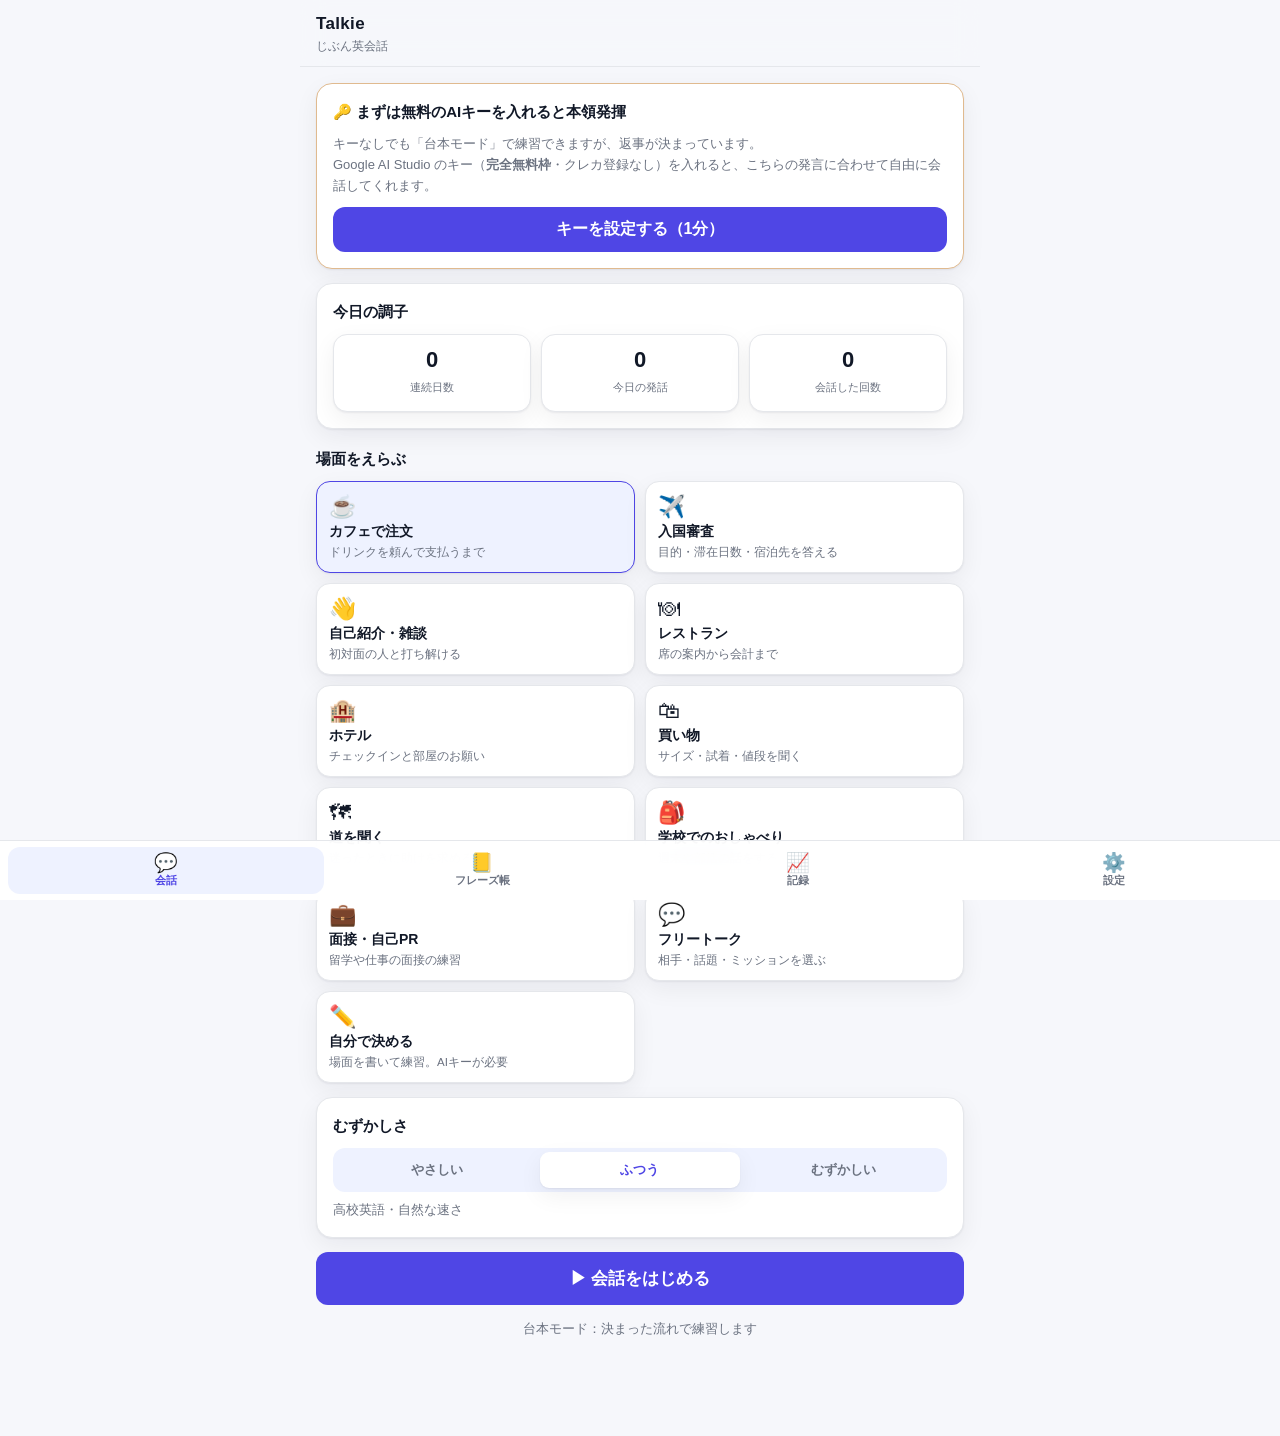
==== commit f635e191: "フリートークを大幅強化：相手・話題・ミッション・エンドレス・会話中の助け舟 - 相手を4キャラから選択（性格＋なまりに合わせて声も自動切替） - 話題12種＋自由入力＋日替わりの「今日のお題」30問 " ====
--- a/index.html
+++ b/index.html
@@ -325,13 +325,88 @@
   {en:"Great question. We'll be in touch by email next week. Thanks for your time!",ja:"良い質問です。来週メールでご連絡します。お時間ありがとうございました！",
    hints:[{en:"Thank you very much for your time.",ja:"お時間ありがとうございました"},{en:"Thanks. I look forward to hearing from you.",ja:"ありがとう。ご連絡お待ちしています"},{en:"Thank you. It was nice meeting you.",ja:"ありがとう。お会いできてよかったです"}]}
  ]},
-{id:'free', em:'💬', t:'フリートーク', d:'話題は自由。AIキーが必要', apiOnly:true,
+{id:'free', em:'💬', t:'フリートーク', d:'相手・話題・ミッションを選ぶ', apiOnly:true,
  role:'Sam, a warm and curious native English speaker who loves talking with learners',
  sit:'Free conversation. Ask about the user’s day, interests, and opinions. Keep the conversation going with follow-up questions.'},
 {id:'custom', em:'✏️', t:'自分で決める', d:'場面を書いて練習。AIキーが必要', apiOnly:true, custom:true,
  role:'', sit:''}
 ];
 
+/* ---------- 1.5 フリートーク専用のデータ ---------- */
+const CHARS=[
+ {id:'sam', em:'🧢', name:'Sam', t:'同い年の友達', d:'アメリカ。フランクで話しやすい', acc:'en-US',
+  p:'Sam, an American teenager the same age as the learner. Casual, warm, uses contractions and light slang ("kinda", "for real?", "no way"). Reacts with real emotion, teases gently, shares your own stories too.'},
+ {id:'emma', em:'👩‍🏫', name:'Emma', t:'やさしい先生', d:'イギリス。ゆっくり丁寧', acc:'en-GB',
+  p:'Emma, a patient British English teacher. Speak clearly and politely, a little slower. Encourage the learner often ("That is a great way to put it"). Gently rephrase what they said correctly inside your own reply so they hear the natural version.'},
+ {id:'mike', em:'🎤', name:'Mike', t:'おしゃべりな人', d:'話題をどんどん広げる', acc:'en-US',
+  p:'Mike, a loud, funny, high-energy American who loves talking. Jump between topics, exaggerate, make jokes, ask surprising questions. Keep the energy up so the conversation never dies.'},
+ {id:'rina', em:'🌙', name:'Rina', t:'聞き上手', d:'落ち着いて深く聞いてくれる', acc:'en-US',
+  p:'Rina, a calm and thoughtful listener. Ask gentle follow-up questions that go one level deeper ("What made you feel that way?"). Never rush. Give the learner space to explain themselves.'}
+];
+const TOPICS=[
+ {id:'auto', em:'🎲', t:'おまかせ', p:''},
+ {id:'today', em:'📅', t:'今日の出来事', p:'what the learner did today and how their day went'},
+ {id:'hobby', em:'🎮', t:'趣味・好きなもの', p:'the learner hobbies, what they are into lately, and why they like it'},
+ {id:'school', em:'🎒', t:'学校・勉強', p:'school life, subjects, tests, teachers and studying'},
+ {id:'future', em:'🚀', t:'将来の夢', p:'the future, dream jobs, university, and what the learner wants to be'},
+ {id:'food', em:'🍜', t:'食べ物', p:'food, favourite meals, cooking, and eating out'},
+ {id:'travel', em:'🗾', t:'旅行・行きたい場所', p:'travel, places the learner has been and places they want to go'},
+ {id:'music', em:'🎬', t:'音楽・映画', p:'music, movies, shows and what the learner watched or listened to recently'},
+ {id:'sports', em:'🏃', t:'スポーツ・運動', p:'sports, exercise, training and competition'},
+ {id:'tech', em:'💻', t:'テクノロジー・AI', p:'technology, smartphones, apps, programming and AI'},
+ {id:'deep', em:'🤔', t:'ちょっと深い話', p:'opinions and values: happiness, friendship, money, what matters in life. Ask for the learner opinion and gently push back to keep it interesting'},
+ {id:'custom', em:'✏️', t:'自分で書く', p:''}
+];
+const MISSIONS={
+ a:[{id:'like',t:'I like / I don\u2019t like ~',d:'好き嫌いを言う'},
+    {id:'because',t:'because ~',d:'理由をつけて話す'},
+    {id:'howabout',t:'How about you?',d:'相手に聞き返す'},
+    {id:'canI',t:'Can I ~? / Could you ~?',d:'お願いしてみる'}],
+ b:[{id:'perf',t:"I've been ~ing",d:'ずっと続けていることを言う'},
+    {id:'usedto',t:'I used to ~',d:'昔はこうだった、と話す'},
+    {id:'actually',t:'Actually, ...',d:'「実はね」と切り出す'},
+    {id:'reminds',t:'That reminds me of ~',d:'話をつなげる'},
+    {id:'ifI',t:'If I could ~, I would ~',d:'もしも話をする'}],
+ c:[{id:'thething',t:'The thing is, ...',d:'本題・言いにくいことを切り出す'},
+    {id:'guess',t:'I guess / I suppose',d:'断定せずにぼかす'},
+    {id:'notonly',t:'Not only ~ but also ~',d:'情報を重ねる'},
+    {id:'honest',t:'To be honest, ...',d:'正直な気持ちを言う'},
+    {id:'ifiwere',t:"If I were you, I'd ~",d:'相手に助言する'}]
+};
+const DAILY=[
+ {en:"What is one small thing that made you happy this week?",ja:"今週、小さくても嬉しかったことは？"},
+ {en:"If you could have dinner with anyone, who would it be?",ja:"誰とでも夕食を食べられるなら誰と？"},
+ {en:"What is something you are secretly good at?",ja:"実はちょっと得意なことは？"},
+ {en:"Would you rather be famous or rich? Why?",ja:"有名になるのとお金持ち、どっち？"},
+ {en:"What did you want to be when you were a little kid?",ja:"小さい頃、何になりたかった？"},
+ {en:"What is the best thing you ate this month?",ja:"今月いちばん美味しかったものは？"},
+ {en:"If school had no tests, what would change for you?",ja:"テストがない学校だったら何が変わる？"},
+ {en:"What app do you use the most, and why?",ja:"いちばん使うアプリは？なぜ？"},
+ {en:"What is a skill you want to learn this year?",ja:"今年身につけたいことは？"},
+ {en:"Do you prefer mornings or nights? Why?",ja:"朝型？夜型？その理由は？"},
+ {en:"What is something people get wrong about you?",ja:"よく誤解されることは？"},
+ {en:"If you had one free day and no money, what would you do?",ja:"お金なしで自由な1日、何する？"},
+ {en:"What song could you listen to a hundred times?",ja:"100回聴ける曲は？"},
+ {en:"What is the hardest thing about learning English?",ja:"英語学習でいちばん大変なことは？"},
+ {en:"Which country do you want to visit first? Why?",ja:"最初に行きたい国は？なぜ？"},
+ {en:"What is your favourite way to relax after school?",ja:"放課後のリラックス方法は？"},
+ {en:"Do you think AI will change your future job?",ja:"AIは将来の仕事を変えると思う？"},
+ {en:"What advice would you give your younger self?",ja:"昔の自分にアドバイスするなら？"},
+ {en:"What is one rule you would change at your school?",ja:"学校で変えたいルールは？"},
+ {en:"Are you more of a planner or a go-with-the-flow person?",ja:"計画する派？流れに任せる派？"},
+ {en:"What is something you own that you would never sell?",ja:"絶対に売らないものは？"},
+ {en:"What makes a good friend, in your opinion?",ja:"良い友達の条件は？"},
+ {en:"What is the last thing that made you laugh out loud?",ja:"最後に声を出して笑ったことは？"},
+ {en:"If you could master one sport instantly, which one?",ja:"一瞬で上達できるスポーツは？"},
+ {en:"How do you feel about doing homework? Be honest.",ja:"宿題についてどう思う？正直に"},
+ {en:"What is one thing you want to do before you turn twenty?",ja:"20歳までにやりたいことは？"},
+ {en:"Do you like taking photos? What do you take pictures of?",ja:"写真は撮る？何を撮る？"},
+ {en:"What food would you never eat again?",ja:"もう食べたくない食べ物は？"},
+ {en:"If you could live anywhere in Japan, where would it be?",ja:"日本のどこにでも住めるなら？"},
+ {en:"What is something you changed your mind about recently?",ja:"最近、考えが変わったことは？"}
+];
+const dailyQ = ()=>{ const d=new Date(); return DAILY[(Math.floor(d.getTime()/86400000)+d.getTimezoneOffset())%DAILY.length] || DAILY[0]; };
+
 const LEVELS = [
  {id:'a', t:'やさしい', d:'中学英語・短い文', ins:'Use very simple English (CEFR A2). Short sentences under 12 words, common words only, present and past simple. Speak slowly in style.'},
  {id:'b', t:'ふつう', d:'高校英語・自然な速さ', ins:'Use natural everyday English (CEFR B1). Sentences of 10-18 words, common phrasal verbs, contractions.'},
@@ -346,8 +421,10 @@
 const cfg = Object.assign({
   apiKey:'', model:'gemini-2.5-flash', voiceURI:'', rate:0.92,
   autoSpeak:true, autoSend:true, showJa:false, level:'b', name:'', turns:8,
-  handsFree:true, silence:4.5
+  handsFree:true, silence:4.5,
+  free:{char:'sam', topic:'auto', topicCustom:'', mission:'auto', len:'normal'}
 }, load(LS.cfg,{}));
+cfg.free=Object.assign({char:'sam',topic:'auto',topicCustom:'',mission:'auto',len:'normal'},cfg.free||{});
 const saveCfg = ()=> save(LS.cfg,cfg);
 
 let sessions = load(LS.log,[]);       // {id,ts,scene,level,turns,words,sec,msgs,report}
@@ -391,6 +468,11 @@
 if(typeof speechSynthesis!=='undefined') speechSynthesis.onvoiceschanged=loadVoices;
 function pickVoice(){
   if(!voices.length) loadVoices();
+  const acc = app && app.chat && app.chat.accent;
+  if(!cfg.voiceURI && acc){
+    const byAcc=voices.filter(v=>v.lang.replace('_','-').toLowerCase().startsWith(acc.toLowerCase()));
+    if(byAcc.length) return byAcc.find(v=>/Google|Samantha|Daniel|Kate|Serena|Ava/i.test(v.name)) || byAcc[0];
+  }
   return voices.find(v=>v.voiceURI===cfg.voiceURI)
       || voices.find(v=>/en-US/i.test(v.lang) && /Samantha|Google US|Ava|Allison/i.test(v.name))
       || voices.find(v=>/en-US/i.test(v.lang)) || voices[0] || null;
@@ -511,8 +593,13 @@
     status:{type:'string',enum:['good','tip','none']},
     better:{type:'string'}, why_ja:{type:'string'}
   },['status']),
-  done:{type:'boolean'}
+  done:{type:'boolean'},
+  mission_used:{type:'boolean'}
 },['reply','reply_ja','hints','feedback','done']);
+const WORD_SCHEMA = S({
+  en:{type:'string'}, ja:{type:'string'},
+  example_en:{type:'string'}, example_ja:{type:'string'}, note_ja:{type:'string'}
+},['en','ja','example_en','example_ja']);
 const REPORT_SCHEMA = S({
   score:{type:'integer'}, summary_ja:{type:'string'},
   good_points:{type:'array',items:{type:'string'}},
@@ -593,6 +680,7 @@
      <h2>どんな場面？</h2>
      <textarea class="f" id="customSit" rows="3" placeholder="例：スタバで店員さんと世間話する／医者に頭が痛いと伝える／ホームステイ先の家族と夕食を食べる">${esc(pick.custom)}</textarea>
    </div>`:''}
+  ${sc&&sc.id==='free'? freePanel() : ''}
   <div class="card">
     <h2>むずかしさ</h2>
     <div class="seg" id="lvl">${LEVELS.map(l=>`<button data-l="${l.id}" class="${cfg.level===l.id?'on':''}">${l.t}</button>`).join('')}</div>
@@ -609,8 +697,79 @@
   $('#scenes').onclick=e=>{ const b=e.target.closest('[data-s]'); if(!b) return; pick.scene=b.dataset.s; render(); };
   $('#lvl').onclick=e=>{ const b=e.target.closest('[data-l]'); if(!b) return; cfg.level=b.dataset.l; saveCfg(); render(); };
   const cu=$('#customSit'); if(cu) cu.oninput=e=>{ pick.custom=e.target.value; };
+  bindFreePanel();
   $('#start').onclick=()=>startChat(pick.scene);
 }
+/* --- フリートークの準備パネル --- */
+function freePanel(){
+  const F=cfg.free, q=dailyQ();
+  const ms=MISSIONS[cfg.level]||MISSIONS.b;
+  return `
+  <div class="card">
+    <h2>だれと話す？</h2>
+    <div class="scenes">
+      ${CHARS.map(ch=>`<button class="scene ${F.char===ch.id?'on':''}" data-ch="${ch.id}">
+        <span class="em">${ch.em}</span><span class="t">${ch.name}・${ch.t}</span><span class="d">${ch.d}</span></button>`).join('')}
+    </div>
+  </div>
+  <div class="card">
+    <h2>何を話す？</h2>
+    <div style="display:flex;flex-wrap:wrap;gap:7px">
+      ${TOPICS.map(t=>`<button class="chip" data-tp="${t.id}" style="${F.topic===t.id?'border-color:var(--accent);color:var(--accent);background:var(--accent-soft)':''};padding:7px 12px;font-size:13px">${t.em} ${t.t}</button>`).join('')}
+    </div>
+    ${F.topic==='custom'?`<input class="f" id="topicCustom" style="margin-top:10px" placeholder="例：昨日みた映画の話／部活のこと" value="${esc(F.topicCustom)}">`:''}
+    <div style="margin-top:12px;padding:11px 13px;background:var(--accent-soft);border-radius:12px">
+      <div style="font-size:11.5px;font-weight:700;color:var(--accent)">🗓 今日のお題</div>
+      <div style="font-weight:600;margin-top:3px">${esc(q.en)}</div>
+      <div class="muted" style="font-size:12px">${esc(q.ja)}</div>
+      <button class="btn soft sm" id="useDaily" style="margin-top:8px">このお題で話す</button>
+    </div>
+  </div>
+  <div class="card">
+    <h2>今日のミッション <span class="muted" style="font-weight:400;font-size:12px">（使えたら達成）</span></h2>
+    <div style="display:flex;flex-wrap:wrap;gap:7px">
+      <button class="chip" data-ms="none" style="${F.mission==='none'?'border-color:var(--accent);color:var(--accent);background:var(--accent-soft)':''};padding:7px 12px;font-size:13px">なし</button>
+      <button class="chip" data-ms="auto" style="${F.mission==='auto'?'border-color:var(--accent);color:var(--accent);background:var(--accent-soft)':''};padding:7px 12px;font-size:13px">🎲 おまかせ</button>
+      ${ms.map(x=>`<button class="chip" data-ms="${x.id}" style="${F.mission===x.id?'border-color:var(--accent);color:var(--accent);background:var(--accent-soft)':''};padding:7px 12px;font-size:13px">${esc(x.t)}</button>`).join('')}
+    </div>
+    ${(()=>{ const cur=ms.find(x=>x.id===F.mission); return cur?`<p class="muted" style="margin:9px 0 0">${esc(cur.d)}　会話中にこの言い方が使えたら ⭐️ が付きます。</p>`:''; })()}
+  </div>
+  <div class="card">
+    <h2>会話の長さ</h2>
+    <div class="seg" id="freeLen">
+      ${[['short','短め','5往復'],['normal','ふつう','10往復'],['long','じっくり','20往復'],['endless','エンドレス','自分で終える']]
+        .map(([id,t,d])=>`<button data-fl="${id}" class="${F.len===id?'on':''}">${t}<br><span style="font-size:10px;font-weight:400">${d}</span></button>`).join('')}
+    </div>
+  </div>
+  <button class="btn ghost block" id="randomFree">🎲 全部おまかせにする</button>`;
+}
+function bindFreePanel(){
+  const F=cfg.free;
+  document.querySelectorAll('[data-ch]').forEach(b=>b.onclick=()=>{ F.char=b.dataset.ch; saveCfg(); render(); });
+  document.querySelectorAll('[data-tp]').forEach(b=>b.onclick=()=>{ F.topic=b.dataset.tp; saveCfg(); render(); });
+  document.querySelectorAll('[data-ms]').forEach(b=>b.onclick=()=>{ F.mission=b.dataset.ms; saveCfg(); render(); });
+  const tc=$('#topicCustom'); if(tc) tc.oninput=e=>{ F.topicCustom=e.target.value; cfg.free.topicCustom=e.target.value; saveCfg(); };
+  const fl=$('#freeLen'); if(fl) fl.onclick=e=>{ const b=e.target.closest('[data-fl]'); if(!b) return; F.len=b.dataset.fl; saveCfg(); render(); };
+  const ud=$('#useDaily'); if(ud) ud.onclick=()=>{ F.topic='custom'; F.topicCustom=dailyQ().en; saveCfg(); render(); toast('今日のお題を話題にしました'); };
+  const rf=$('#randomFree'); if(rf) rf.onclick=()=>{
+    const pk=a=>a[Math.floor(Math.random()*a.length)];
+    F.char=pk(CHARS).id; F.topic=pk(TOPICS.filter(t=>t.id!=='custom'&&t.id!=='auto')).id;
+    F.mission=pk(MISSIONS[cfg.level]||MISSIONS.b).id; saveCfg(); render(); toast('おまかせで組み合わせました');
+  };
+}
+function missionOf(){
+  const F=cfg.free, ms=MISSIONS[cfg.level]||MISSIONS.b;
+  if(F.mission==='none') return null;
+  if(F.mission==='auto') return ms[Math.floor(Math.random()*ms.length)];
+  return ms.find(x=>x.id===F.mission)||null;
+}
+function topicOf(){
+  const F=cfg.free;
+  if(F.topic==='custom') return F.topicCustom.trim();
+  const t=TOPICS.find(x=>x.id===F.topic);
+  return t&&t.p? t.p : '';
+}
+
 function streak(){
   const days=[...new Set(sessions.map(s=>todayKey(new Date(s.ts))))].sort().reverse();
   let n=0; let d=new Date();
@@ -624,9 +783,16 @@
 function startChat(sceneId){
   const sc=SCENES.find(s=>s.id===sceneId);
   if(sc.custom && !pick.custom.trim()){ toast('どんな場面か書いてください'); return; }
+  const isFree = sc.id==='free';
+  const ch = isFree? (CHARS.find(x=>x.id===cfg.free.char)||CHARS[0]) : null;
+  const mi = isFree? missionOf() : null;
+  if(isFree && cfg.free.topic==='custom' && !cfg.free.topicCustom.trim()){ toast('話したいことを書くか、別の話題を選んでください'); return; }
   app.chat={
     scene:sc, level:cfg.level, custom:pick.custom.trim(),
-    msgs:[], step:0, t0:Date.now(), hints:null, showHints:false, ended:false, report:null
+    char:ch, topic:isFree? topicOf() : '', mission:mi, missionDone:false,
+    len:isFree? cfg.free.len : 'normal', accent: ch? ch.acc : '',
+    msgs:[], step:0, t0:Date.now(), hints:null, showHints:false, ended:false, report:null,
+    wordPanel:null, tools:false
   };
   render();
   nextAiTurn(true);
@@ -635,8 +801,12 @@
 
 function renderChat(m){
   const c=app.chat;
-  $('#hTitle').textContent=c.scene.em+' '+c.scene.t;
-  $('#hSub').textContent=(hasKey()?'AIモード':'台本モード')+' ・ '+LEVELS.find(l=>l.id===c.level).t;
+  $('#hTitle').textContent=(c.char? c.char.em+' '+c.char.name : c.scene.em+' '+c.scene.t);
+  $('#hSub').textContent=[
+    c.char? c.char.t : (hasKey()?'AIモード':'台本モード'),
+    LEVELS.find(l=>l.id===c.level).t,
+    c.mission? (c.missionDone?'⭐️ ミッション達成':'🎯 '+c.mission.t) : ''
+  ].filter(Boolean).join(' ・ ');
   m.innerHTML=`<div id="chatScroll"></div>`;
   paintMsgs();
 }
@@ -654,7 +824,7 @@
           ${msg.ja?`<button class="chip" data-ja="${i}">${(cfg.showJa||msg.open)?'訳をかくす':'日本語で見る'}</button>`:''}
         </div></div>`;
     }else{
-      h+=`<div class="msg me"><div class="bub"><div class="en">${esc(msg.en)}</div></div></div>`;
+      h+=`<div class="msg me"><div class="bub"><div class="en">${esc(msg.en)}</div>${msg.mission?`<div class="ja">⭐️ ミッション達成！「${esc(c.mission?c.mission.t:'')}」</div>`:''}</div></div>`;
       if(msg.fb && msg.fb.status && msg.fb.status!=='none'){
         h+=`<div class="fb ${msg.fb.status==='good'?'good':'tip'}">
           ${msg.fb.status==='good'?'✅ 自然な言い方です':'💡 もっと自然に言うなら'}
@@ -666,16 +836,43 @@
     }
   });
   if(app.busy) h+=`<div class="typing"><i></i><i></i><i></i></div>`;
+  if(c.wordPanel && !c.ended){
+    const w=c.wordPanel;
+    h+=`<div class="hintbox"><div class="hh">🔤 これ英語でなんて言う？</div>
+      <div class="row"><input id="wq" class="grow" style="border:1px solid var(--line);background:var(--card);border-radius:11px;padding:9px 11px" placeholder="例：気まずい／なんとかなるよ" value="${esc(w.q||'')}">
+      <button class="btn sm" id="wgo">調べる</button></div>
+      ${w.result?`<div class="hint" style="cursor:default">
+        <div class="he">${esc(w.result.en)} <button class="chip" data-sayt="${esc(w.result.en)}">🔊</button></div>
+        <div class="hj">${esc(w.result.ja)}</div>
+        <div style="margin-top:7px;padding-top:7px;border-top:1px dashed var(--line)">
+          <div style="font-size:13.5px">${esc(w.result.example_en)} <button class="chip" data-sayt="${esc(w.result.example_en)}">🔊</button></div>
+          <div class="hj">${esc(w.result.example_ja)}</div>
+          ${w.result.note_ja?`<div class="hj" style="margin-top:4px">💡 ${esc(w.result.note_ja)}</div>`:''}
+        </div>
+        <div class="row" style="margin-top:8px"><button class="chip" id="wuse">この文を入力欄に入れる</button>
+        <button class="chip" id="wkeep">📒 フレーズ帳に入れる</button></div>
+      </div>`:''}
+      <button class="chip" id="wclose" style="align-self:flex-start">閉じる</button>
+    </div>`;
+  }
   if(c.hints && c.showHints && !c.ended){
     h+=`<div class="hintbox"><div class="hh">こう言ってみよう（タップで入力）</div>
       ${c.hints.map((x,i)=>`<button class="hint" data-h="${i}"><div class="he">${esc(x.en)}</div><div class="hj">${esc(x.ja)}</div></button>`).join('')}
     </div>`;
   }
   if(!c.ended){
-    h+=`<div class="row" style="margin-top:2px;justify-content:center;flex-wrap:wrap">
+    const free=c.scene.id==='free';
+    h+=`<div class="row" style="margin-top:2px;justify-content:center;flex-wrap:wrap;gap:7px">
       <button class="btn soft sm" id="bHint">${c.showHints?'ヒントを閉じる':'💡 なんて言えばいい？'}</button>
+      ${hasKey()?`<button class="btn ghost sm" id="bSimple">🐢 やさしく言い直して</button>`:''}
+      ${hasKey()?`<button class="btn ghost sm" id="bWord">🔤 英語でなんて言う？</button>`:''}
+      ${hasKey()&&free?`<button class="btn ghost sm" id="bTopic">🔀 話題を変える</button>`:''}
+      ${hasKey()?`<button class="btn ghost sm" id="bLevel">🎚 ${LEVELS.find(l=>l.id===c.level).t}にしている</button>`:''}
       <button class="btn ghost sm" id="bEnd">🏁 会話を終える</button>
     </div>`;
+    if(free && c.mission){
+      h+=`<div class="muted" style="text-align:center;font-size:12px">${c.missionDone?'⭐️ 今日のミッション達成！':'🎯 今日のミッション：<b>'+esc(c.mission.t)+'</b>（'+esc(c.mission.d)+'）'}</div>`;
+    }
   }
   if(c.report) h+=reportHtml(c.report,c);
   box.innerHTML=h;
@@ -687,6 +884,24 @@
   box.querySelectorAll('[data-h]').forEach(b=>b.onclick=()=>{ $('#txt').value=c.hints[+b.dataset.h].en; c.showHints=false; paintMsgs(); $('#txt').focus(); });
   const bh=$('#bHint'); if(bh) bh.onclick=onHint;
   const be=$('#bEnd'); if(be) be.onclick=finishChat;
+  const bs=$('#bSimple'); if(bs) bs.onclick=()=>{ if(app.busy) return; stopRec();
+    nextAiTurn(false,'(The learner did not understand your last line. Say the SAME thing again in much simpler English with shorter words. Do not move the conversation forward and do not add new information. Set feedback status to "none".)'); };
+  const bt=$('#bTopic'); if(bt) bt.onclick=()=>{ if(app.busy) return; stopRec();
+    nextAiTurn(false,'(The learner wants a different topic. Close the current topic in one short sentence, then start a completely NEW and interesting topic with a question. Set feedback status to "none".)'); };
+  const bw=$('#bWord'); if(bw) bw.onclick=()=>{ c.wordPanel=c.wordPanel?null:{q:'',result:null}; paintMsgs(); const i=$('#wq'); if(i) i.focus(); };
+  const bl=$('#bLevel'); if(bl) bl.onclick=()=>{
+    const i=LEVELS.findIndex(l=>l.id===c.level); const nx=LEVELS[(i+1)%LEVELS.length];
+    c.level=nx.id; cfg.level=nx.id; saveCfg(); renderChat($('#main'));
+    toast('この会話のむずかしさを「'+nx.t+'」にしました');
+  };
+  const wq=$('#wq'); if(wq){
+    wq.oninput=e=>{ c.wordPanel.q=e.target.value; };
+    wq.onkeydown=e=>{ if(e.key==='Enter'&&!e.isComposing){ e.preventDefault(); askWord(); } };
+  }
+  const wgo=$('#wgo'); if(wgo) wgo.onclick=askWord;
+  const wclose=$('#wclose'); if(wclose) wclose.onclick=()=>{ c.wordPanel=null; paintMsgs(); };
+  const wuse=$('#wuse'); if(wuse) wuse.onclick=()=>{ $('#txt').value=c.wordPanel.result.example_en; autoGrow(); c.wordPanel=null; paintMsgs(); $('#txt').focus(); };
+  const wkeep=$('#wkeep'); if(wkeep) wkeep.onclick=()=>{ const r=c.wordPanel.result; addPhrase(r.en,r.ja,'単語メモ'); };
   scrollDown();
 }
 function scrollDown(){ requestAnimationFrame(()=>window.scrollTo({top:document.body.scrollHeight,behavior:'smooth'})); }
@@ -694,8 +909,16 @@
 /* --- AIへの指示文 --- */
 function systemPrompt(c){
   const lv=LEVELS.find(l=>l.id===c.level);
-  const sit=c.scene.custom? c.custom : c.scene.sit;
-  const role=c.scene.custom? 'the most natural conversation partner for this situation' : c.scene.role;
+  const isFree=c.scene.id==='free';
+  let sit=c.scene.custom? c.custom : c.scene.sit;
+  let role=c.scene.custom? 'the most natural conversation partner for this situation' : c.scene.role;
+  if(isFree && c.char){
+    role=c.char.p;
+    sit='Free conversation between friends. '+(c.topic
+      ? 'Start from this topic and stay roughly around it, but let it drift naturally: '+c.topic+'.'
+      : 'Pick an interesting everyday topic yourself and start from there.')
+      +' Share your own opinions and small stories too, so it feels like a real two-way conversation, not an interview.';
+  }
   return `You are ${role}. You are having a spoken English conversation with a Japanese learner${cfg.name?' named '+cfg.name:''}.
 
 SITUATION: ${sit}
@@ -713,29 +936,44 @@
    * status "good" if it was already natural (leave "better" empty).
    * status "tip" if a native would phrase it differently: put the improved English in "better" and a SHORT Japanese explanation (max 40 Japanese characters) in "why_ja". Only mention what matters for being understood — never nitpick.
 - "done" = true only when the scene has reached a natural ending (goodbye, payment finished, etc.).
-- Aim to wrap the conversation up naturally after about ${cfg.turns} learner turns.`;
+${lengthRule(c)}${missionRule(c)}`;
+}
+function lengthRule(c){
+  const map={short:5,normal:10,long:20};
+  if(c.len==='endless') return '\n- NEVER end the conversation yourself. Always keep it going with a new question. Set "done" to false every time.';
+  const t=map[c.len]||cfg.turns;
+  return `\n- Aim to wrap the conversation up naturally after about ${t} learner turns.`;
+}
+function missionRule(c){
+  if(!c.mission) return '';
+  return `\n- MISSION: the learner is trying to use "${c.mission.t}" at least once. Set "mission_used" to true ONLY on the turn where their message actually contains that pattern used correctly. Do not tell them about the mission unless they ask. If they have not used it after several turns, steer the conversation so that using it becomes natural (for example by asking a question that invites it).`;
 }
 function historyContents(c){
   return c.msgs.map(m=>({role: m.role==='ai'?'model':'user', parts:[{text:m.en}]}));
 }
 
 /* --- AIの番 --- */
-async function nextAiTurn(first){
+async function nextAiTurn(first,directive){
   const c=app.chat;
   app.busy=true; paintMsgs();
   try{
     if(hasKey()){
       const contents=historyContents(c);
-      if(first) contents.push({role:'user',parts:[{text:'(The learner has just arrived. Start the conversation with your first line.)'}]});
+      if(first) contents.push({role:'user',parts:[{text:'(The learner has just arrived. Start the conversation with your first line.'+(c.topic?' Open with the topic given in your instructions.':'')+')'}]});
+      else if(directive) contents.push({role:'user',parts:[{text:directive}]});
       const r=await gemini({system:systemPrompt(c), contents, schema:TURN_SCHEMA});
       app.busy=false;
       c.msgs.push({role:'ai', en:r.reply, ja:r.reply_ja});
       const last=[...c.msgs].reverse().find(m=>m.role==='me');
-      if(last && r.feedback) last.fb=r.feedback;
+      if(last && r.feedback && !(directive && r.feedback.status==='none' && last.fb)) last.fb=r.feedback;
       c.hints=(r.hints||[]).slice(0,3); c.showHints=false;
+      if(r.mission_used && c.mission && !c.missionDone){
+        c.missionDone=true; if(last) last.mission=true;
+        toast('⭐️ ミッション達成！「'+c.mission.t+'」が使えました');
+      }
       paintMsgs();
       afterAiSpoke(r.reply);
-      if(r.done) setTimeout(()=>{ if(app.chat && !app.chat.ended) finishChat(); },1400);
+      if(r.done && c.len!=='endless') setTimeout(()=>{ if(app.chat && !app.chat.ended) finishChat(); },1400);
     }else{
       // 台本モード
       const sp=c.scene.script||[];
@@ -798,6 +1036,29 @@
       contents:[...historyContents(c),{role:'user',parts:[{text:'(The learner is stuck. Do NOT continue the conversation. Repeat your previous line in "reply" and give 3 useful hints.)'}]}],
       schema:TURN_SCHEMA, temp:1.0});
     c.hints=(r.hints||[]).slice(0,3); c.showHints=true;
+  }catch(e){ toast(e.message); }
+  app.busy=false; paintMsgs();
+}
+
+/* --- 「これ英語でなんて言う？」 --- */
+async function askWord(){
+  const c=app.chat; if(!c||!c.wordPanel) return;
+  const q=(c.wordPanel.q||'').trim();
+  if(!q){ toast('知りたい言葉を日本語で書いてください'); return; }
+  if(!hasKey()){ toast('この機能はAIキーが必要です'); return; }
+  app.busy=true; paintMsgs();
+  try{
+    const lv=LEVELS.find(l=>l.id===c.level);
+    const r=await gemini({
+      system:`A Japanese learner wants to know how to say something in English during a conversation. Reply in JSON.
+- "en": the most natural English word or phrase real speakers use for it. NOT a literal dictionary translation.
+- "ja": a short Japanese gloss.
+- "example_en": one sentence the learner could actually say right now in this conversation, using it. ${lv.ins}
+- "example_ja": Japanese translation of that sentence.
+- "note_ja": a short Japanese note on nuance or when to use it (max 50 Japanese characters).`,
+      contents:[{role:'user',parts:[{text:'Conversation so far:\n'+c.msgs.slice(-4).map(m=>(m.role==='ai'?'Partner: ':'Me: ')+m.en).join('\n')+'\n\nJapanese the learner wants to say: '+q}]}],
+      schema:WORD_SCHEMA, temp:0.5});
+    c.wordPanel.result=r;
   }catch(e){ toast(e.message); }
   app.busy=false; paintMsgs();
 }
@@ -839,7 +1100,7 @@
 - "fixes": up to 3 items. "you" = what the learner actually wrote, "better" = a natural rewrite, "why_ja" = short Japanese reason (max 40 chars). Only real problems, not nitpicks. Empty array if nothing to fix.
 - "phrases": 3-5 useful English expressions FROM OR FOR this scene worth memorizing, with Japanese.
 - "next_goal_ja": one concrete thing to try next time, in Japanese, one sentence.`,
-        contents:[{role:'user',parts:[{text:`Scene: ${c.scene.custom?c.custom:c.scene.t}\nLevel: ${LEVELS.find(l=>l.id===c.level).t}\n\n`+c.msgs.map(m=>(m.role==='ai'?'Partner: ':'Learner: ')+m.en).join('\n')}]}],
+        contents:[{role:'user',parts:[{text:`Scene: ${c.scene.custom?c.custom:c.scene.t}${c.char?' (free talk with '+c.char.name+')':''}${c.topic?'\nTopic: '+c.topic:''}${c.mission?'\nThe learner was trying to use: '+c.mission.t+' ('+(c.missionDone?'they managed it':'they did not manage it')+')':''}\nLevel: ${LEVELS.find(l=>l.id===c.level).t}\n\n`+c.msgs.map(m=>(m.role==='ai'?'Partner: ':'Learner: ')+m.en).join('\n')}]}],
         schema:REPORT_SCHEMA, temp:0.6});
     }catch(e){ toast(e.message); }
   }
@@ -850,6 +1111,7 @@
   sessions.unshift({
     id:uid(), ts:Date.now(), scene:c.scene.custom?c.custom.slice(0,24):c.scene.t, sceneId:c.scene.id,
     level:c.level, turns:mine.length, words:mine.reduce((a,m)=>a+wordCount(m.en),0), sec,
+    char:c.char?c.char.name:'', mission:c.mission?c.mission.t:'', missionDone:!!c.missionDone,
     score:rep.score||null, msgs:c.msgs.map(m=>({r:m.role,en:m.en,ja:m.ja||''})), report:rep
   });
   sessions=sessions.slice(0,120); save(LS.log,sessions);
@@ -869,9 +1131,28 @@
     next_goal_ja:'AIキーを設定すると、自分の言い方に合わせた本当の会話とアドバイスがもらえます。'
   };
 }
+function talkStats(c){
+  const mine=c.msgs.filter(m=>m.role==='me');
+  const words=mine.flatMap(m=>(m.en.toLowerCase().match(/[a-z']+/g)||[]));
+  const uniq=new Set(words);
+  const longest=mine.reduce((a,m)=>Math.max(a,wordCount(m.en)),0);
+  return {turns:mine.length, words:words.length, uniq:uniq.size,
+          avg: mine.length? (words.length/mine.length) : 0, longest};
+}
 function reportHtml(r,c){
+  const st=talkStats(c);
   return `<div class="card" style="margin-top:8px">
     <h2>🏁 今日の会話のふりかえり</h2>
+    ${c.mission?`<div style="padding:10px 12px;border-radius:12px;margin-bottom:12px;border:1px solid ${c.missionDone?'color-mix(in srgb,var(--ok) 45%,var(--line))':'var(--line)'}">
+      ${c.missionDone?'⭐️ <b>ミッション達成！</b>':'🎯 <b>ミッションは未達成</b>'}　「${esc(c.mission.t)}」<span class="muted">（${esc(c.mission.d)}）</span>
+      ${c.missionDone?'':'<div class="muted" style="font-size:12px;margin-top:4px">次はこの言い方を狙ってみましょう。ヒストリーに残るので、また同じミッションで挑戦できます。</div>'}
+    </div>`:''}
+    <div class="stat" style="margin-bottom:12px">
+      <div><b>${st.turns}</b><span>話した回数</span></div>
+      <div><b>${st.words}</b><span>使った語数</span></div>
+      <div><b>${st.uniq}</b><span>語彙の種類</span></div>
+    </div>
+    <p class="muted" style="margin:-4px 0 12px">1回あたり平均 ${st.avg.toFixed(1)} 語・いちばん長い文は ${st.longest} 語。${st.avg<5?'もう一言そえると、ぐっと会話らしくなります。':st.avg<9?'いい長さです。理由(because〜)を足すとさらに伸びます。':'しっかり文で話せています。'}</p>
     <div class="row" style="margin-bottom:8px"><div style="font-size:32px;font-weight:800;line-height:1">${r.score??'-'}</div><div class="muted grow">点／100<div class="bar" style="margin-top:5px"><i style="width:${Math.max(4,Math.min(100,r.score||0))}%"></i></div></div></div>
     <p style="margin:6px 0 12px">${esc(r.summary_ja||'')}</p>
     ${(r.good_points||[]).length?`<div style="margin-bottom:12px"><b style="font-size:13px;color:var(--ok)">よかったところ</b>
@@ -943,7 +1224,12 @@
   startRec('ja-JP',
     fin=>{ got=fin; },
     itr=>{ txt.value=itr; autoGrow(); },
-    ()=>{ setMicUI(b,false); txt.placeholder='英語で入力 / マイクで話す'; if(got){ txt.value=''; jaToEn(got); } });
+    ()=>{ setMicUI(b,false); txt.placeholder='英語で入力 / マイクで話す';
+      if(!got) return;
+      txt.value='';
+      if(app.chat && app.chat.wordPanel){ app.chat.wordPanel.q=got; paintMsgs(); askWord(); }
+      else jaToEn(got);
+    });
 };
 
 /* ---------- 11. フレーズ帳 ---------- */
@@ -1042,7 +1328,8 @@
    ${sessions.length? sessions.slice(0,30).map(s=>`
      <div style="border-bottom:1px solid var(--line);padding:10px 0">
        <div class="row"><div class="grow"><b style="font-size:14px">${esc(s.scene)}</b>
-         <div class="muted" style="font-size:11.5px">${fmtDate(s.ts)} ・ ${s.turns}回話した ・ ${s.words}語 ・ ${Math.max(1,Math.round(s.sec/60))}分</div></div>
+         <div class="muted" style="font-size:11.5px">${fmtDate(s.ts)} ・ ${s.turns}回話した ・ ${s.words}語 ・ ${Math.max(1,Math.round(s.sec/60))}分${s.char?' ・ '+esc(s.char):''}</div>
+         ${s.mission?`<div class="muted" style="font-size:11.5px">${s.missionDone?'⭐️':'🎯'} ${esc(s.mission)}</div>`:''}</div>
          ${s.score!=null?`<div style="font-weight:800;color:var(--accent)">${s.score}</div>`:''}
          <button class="chip" data-op="${s.id}">${openSession===s.id?'閉じる':'見る'}</button></div>
        ${openSession===s.id?`<div style="margin-top:8px;font-size:13.5px;display:flex;flex-direction:column;gap:6px">
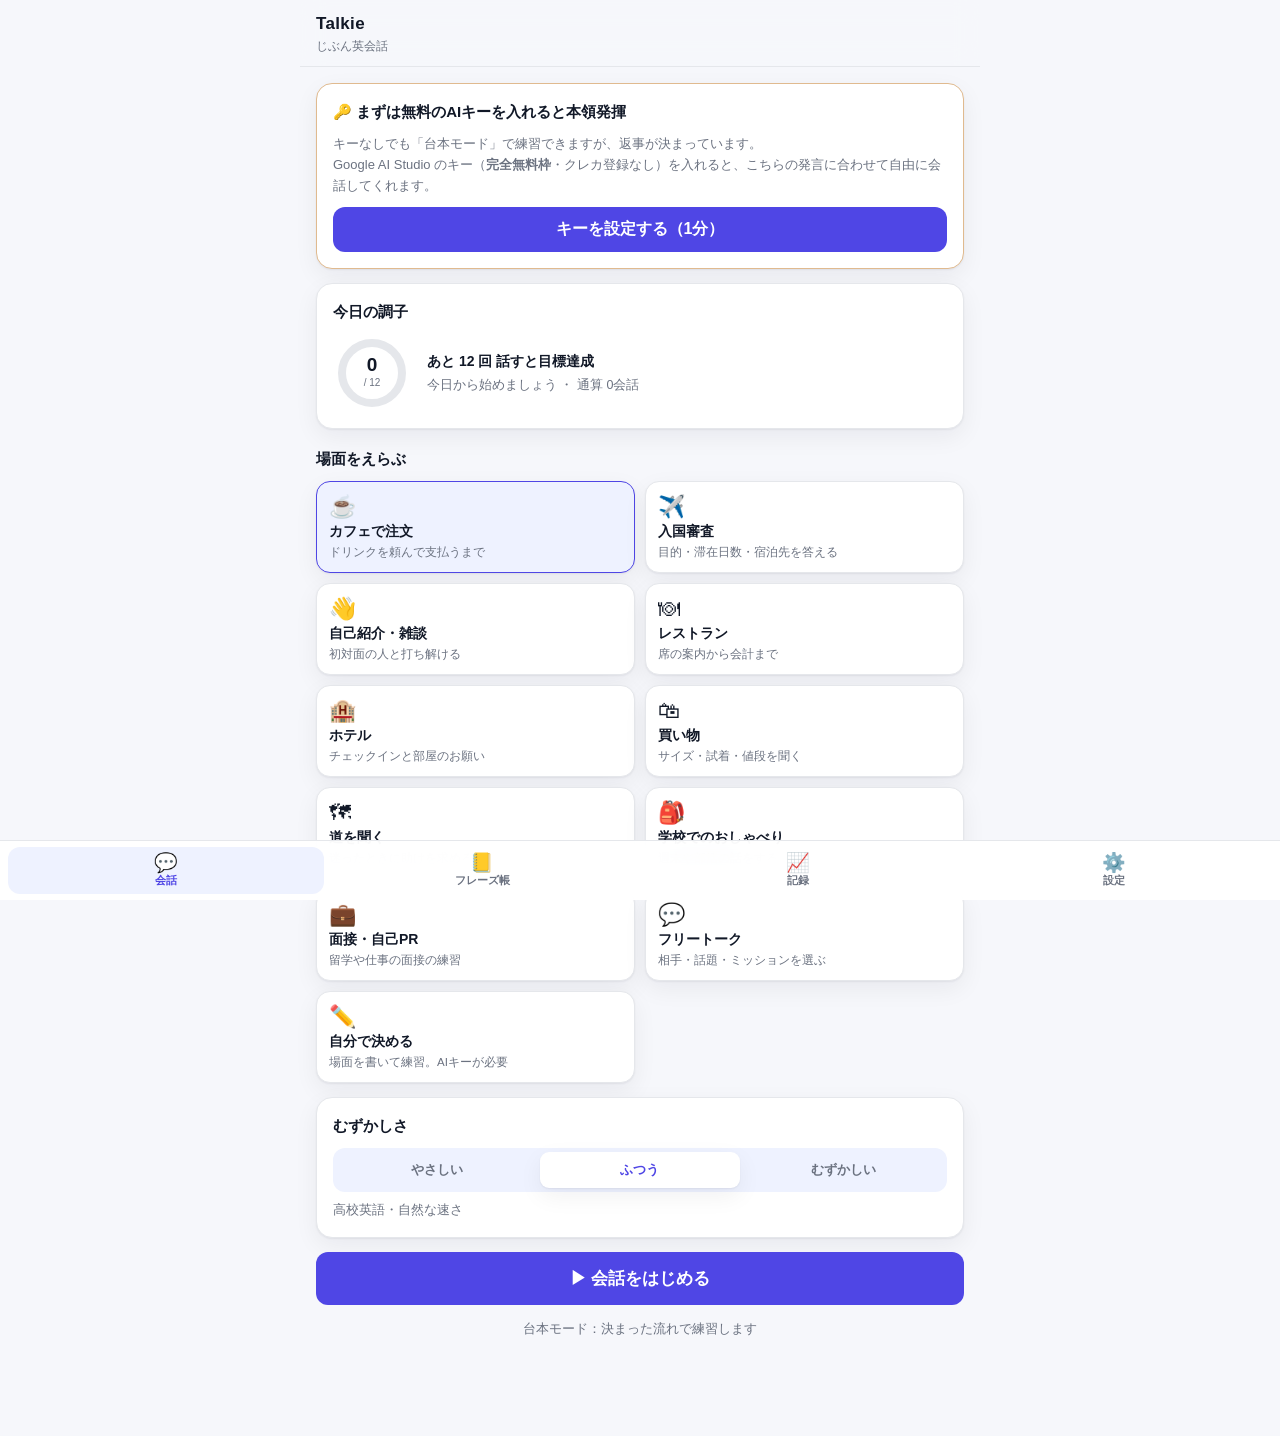
==== commit bc4b09ba: "学習が積み上がるシステムを追加：間隔反復・発音チェック・弱点ノート・目標・PWA - フレーズ帳を間隔反復(1/3/7/16/35/70日)に。間違えたものは10分後に再出題 - 復習モード4種（日本" ====
--- a/index.html
+++ b/index.html
@@ -3,7 +3,14 @@
 <head>
 <meta charset="utf-8">
 <meta name="viewport" content="width=device-width,initial-scale=1,viewport-fit=cover">
-<meta name="theme-color" content="#0f172a">
+<meta name="theme-color" content="#4f46e5">
+<link rel="manifest" href="./manifest.json">
+<link rel="apple-touch-icon" href="./apple-touch-icon.png">
+<link rel="icon" href="./icon-192.png">
+<meta name="apple-mobile-web-app-capable" content="yes">
+<meta name="apple-mobile-web-app-status-bar-style" content="black-translucent">
+<meta name="apple-mobile-web-app-title" content="Talkie">
+<meta name="description" content="対話型の英会話練習アプリ。完全無料。">
 <title>Talkie — じぶん英会話</title>
 <style>
 :root{
@@ -414,7 +421,7 @@
 ];
 
 /* ---------- 2. 保存まわり ---------- */
-const LS = {cfg:'talkie.cfg', log:'talkie.sessions', ph:'talkie.phrases', use:'talkie.usage'};
+const LS = {cfg:'talkie.cfg', log:'talkie.sessions', ph:'talkie.phrases', use:'talkie.usage', weak:'talkie.weak'};
 const load = (k,d)=>{ try{ const v=localStorage.getItem(k); return v?JSON.parse(v):d; }catch(e){ return d; } };
 const save = (k,v)=>{ try{ localStorage.setItem(k,JSON.stringify(v)); }catch(e){ toast('保存できませんでした'); } };
 
@@ -422,13 +429,49 @@
   apiKey:'', model:'gemini-2.5-flash', voiceURI:'', rate:0.92,
   autoSpeak:true, autoSend:true, showJa:false, level:'b', name:'', turns:8,
   handsFree:true, silence:4.5,
-  free:{char:'sam', topic:'auto', topicCustom:'', mission:'auto', len:'normal'}
+  free:{char:'sam', topic:'auto', topicCustom:'', mission:'auto', len:'normal'},
+  goal:12, quizMode:'mix', autoLevel:true
 }, load(LS.cfg,{}));
 cfg.free=Object.assign({char:'sam',topic:'auto',topicCustom:'',mission:'auto',len:'normal'},cfg.free||{});
 const saveCfg = ()=> save(LS.cfg,cfg);
 
 let sessions = load(LS.log,[]);       // {id,ts,scene,level,turns,words,sec,msgs,report}
-let phrases  = load(LS.ph,[]);        // {id,en,ja,scene,ts,box}
+let phrases  = load(LS.ph,[]);        // {id,en,ja,scene,ts,box,due,seen,ok}
+let weak     = load(LS.weak,[]);      // {id,cat,you,better,why_ja,ts}
+
+/* 間隔反復：正解するたびに次に会う日が伸びる（ミスノートと同じ考え方） */
+const SRS_DAYS=[0,1,3,7,16,35,70];
+const DAY=86400000;
+function srsInit(p){
+  if(p.box==null) p.box=0;
+  if(p.due==null) p.due=p.ts||Date.now();
+  if(p.seen==null) p.seen=0;
+  if(p.ok==null) p.ok=0;
+  return p;
+}
+phrases.forEach(srsInit);
+function srsAnswer(p,correct){
+  p.seen=(p.seen||0)+1;
+  if(correct){
+    p.ok=(p.ok||0)+1;
+    p.box=Math.min(SRS_DAYS.length-1,(p.box||0)+1);
+    p.due=Date.now()+SRS_DAYS[p.box]*DAY;
+  }else{
+    // 間違えたものは大きく戻して「その日のうちにもう一度」出す
+    p.box=Math.max(0,(p.box||0)-2);
+    p.due=Date.now()+10*60*1000;
+  }
+  p.last=Date.now();
+}
+const dueList = ()=> phrases.filter(p=>(p.due||0)<=Date.now());
+const learned = ()=> phrases.filter(p=>(p.box||0)>=4).length;
+function nextDueLabel(){
+  if(!phrases.length) return '';
+  const f=phrases.map(p=>p.due||0).filter(d=>d>Date.now()).sort((a,b)=>a-b)[0];
+  if(!f) return '';
+  const d=Math.ceil((f-Date.now())/DAY);
+  return d<=1? '次の復習はあした' : `次の復習は${d}日後`;
+}
 
 /* AIに送った回数を数える（無料枠の目安を自分で把握するため） */
 let usage = load(LS.use,{day:'',n:0,min:[],hist:{}});
@@ -603,7 +646,8 @@
 const REPORT_SCHEMA = S({
   score:{type:'integer'}, summary_ja:{type:'string'},
   good_points:{type:'array',items:{type:'string'}},
-  fixes:{type:'array',items:S({you:{type:'string'},better:{type:'string'},why_ja:{type:'string'}},['you','better','why_ja'])},
+  fixes:{type:'array',items:S({you:{type:'string'},better:{type:'string'},why_ja:{type:'string'},
+    cat:{type:'string',enum:['tense','article','preposition','word-order','plural','vocab','expression','question','other']}},['you','better','why_ja'])},
   phrases:{type:'array',items:S({en:{type:'string'},ja:{type:'string'}},['en','ja'])},
   next_goal_ja:{type:'string'}
 },['score','summary_ja','good_points','fixes','phrases','next_goal_ja']);
@@ -662,13 +706,27 @@
    </div>`:''}
   <div class="card">
     <h2>今日の調子</h2>
-    <div class="stat">
-      <div><b>${st.streak}</b><span>連続日数</span></div>
-      <div><b>${st.today}</b><span>今日の発話</span></div>
-      <div><b>${sessions.length}</b><span>会話した回数</span></div>
+    <div class="row" style="gap:16px">
+      ${ring(st.today, cfg.goal)}
+      <div class="grow">
+        <div style="font-size:14px;font-weight:700">${st.today>=cfg.goal?'🎉 今日の目標クリア！':`あと ${cfg.goal-st.today} 回 話すと目標達成`}</div>
+        <div class="muted" style="font-size:12.5px;margin-top:3px">${st.streak>0?`🔥 ${st.streak}日つづいています`:'今日から始めましょう'} ・ 通算 ${sessions.length}会話</div>
+        ${st.today===0&&st.streak>0?`<div class="muted" style="font-size:12px;margin-top:5px">今日まだ話していません。1回でも話せば連続記録は続きます。</div>`:''}
+      </div>
     </div>
-    ${hasKey()?`<p class="muted" style="margin:10px 0 0">AIとの通信 今日 ${useToday()} 回（無料枠の目安 ${limit().rpd} 回／日・<b>超えても課金されません</b>）</p>`:''}
+    ${hasKey()?`<p class="muted" style="margin:12px 0 0">AIとの通信 今日 ${useToday()} 回（無料枠の目安 ${limit().rpd} 回／日・<b>超えても課金されません</b>）</p>`:''}
   </div>
+  ${dueList().length?`<div class="card" style="border-color:color-mix(in srgb,var(--accent) 40%,var(--line))">
+    <h2>📒 そろそろ忘れそうなフレーズが ${dueList().length}個</h2>
+    <p class="muted" style="margin:0 0 10px">前に覚えたフレーズの復習どきです。1〜2分で終わります。</p>
+    <button class="btn block" id="goReview">▶︎ 今日の復習をやる</button>
+  </div>`:''}
+  ${(()=>{const sg=levelSuggestion(); return sg?`<div class="card">
+    <h2>${sg.up?'⬆️ レベルを上げませんか？':'⬇️ レベルを下げませんか？'}</h2>
+    <p class="muted" style="margin:0 0 10px">${esc(sg.why)}</p>
+    <div class="row"><button class="btn grow sm" id="lvGo">「${esc(sg.to.t)}」にする</button>
+      <button class="btn ghost sm" id="lvNo">このままでいい</button></div>
+  </div>`:''; })()}
   <div>
     <h2 style="font-size:15px;margin:4px 0 10px">場面をえらぶ</h2>
     <div class="scenes" id="scenes">
@@ -694,6 +752,9 @@
     ${srAvailable?'':' ／ ⚠️ このブラウザは音声認識に非対応（文字入力で練習できます）'}
   </p>`;
   const gk=$('#goKey'); if(gk) gk.onclick=()=>{ app.tab='set'; render(); };
+  const gr=$('#goReview'); if(gr) gr.onclick=()=>{ app.tab='phrase'; phMode='list'; render(); setTimeout(()=>{ const b=$('#qzDue'); if(b) b.click(); },40); };
+  const lg=$('#lvGo'); if(lg) lg.onclick=()=>{ const sg=levelSuggestion(); if(sg){ cfg.level=sg.to.id; saveCfg(); toast('むずかしさを「'+sg.to.t+'」にしました'); render(); } };
+  const ln=$('#lvNo'); if(ln) ln.onclick=()=>{ cfg.autoLevel=false; saveCfg(); render(); };
   $('#scenes').onclick=e=>{ const b=e.target.closest('[data-s]'); if(!b) return; pick.scene=b.dataset.s; render(); };
   $('#lvl').onclick=e=>{ const b=e.target.closest('[data-l]'); if(!b) return; cfg.level=b.dataset.l; saveCfg(); render(); };
   const cu=$('#customSit'); if(cu) cu.oninput=e=>{ pick.custom=e.target.value; };
@@ -768,6 +829,17 @@
   if(F.topic==='custom') return F.topicCustom.trim();
   const t=TOPICS.find(x=>x.id===F.topic);
   return t&&t.p? t.p : '';
+}
+
+function ring(done,goal){
+  const r=30, c=2*Math.PI*r, pct=Math.min(1,goal? done/goal:0);
+  return `<svg width="78" height="78" viewBox="0 0 78 78" style="flex:none">
+    <circle cx="39" cy="39" r="${r}" fill="none" stroke="var(--line)" stroke-width="8"/>
+    <circle cx="39" cy="39" r="${r}" fill="none" stroke="${pct>=1?'var(--ok)':'var(--accent)'}" stroke-width="8"
+      stroke-linecap="round" stroke-dasharray="${c}" stroke-dashoffset="${c*(1-pct)}" transform="rotate(-90 39 39)"/>
+    <text x="39" y="37" text-anchor="middle" font-size="19" font-weight="800" fill="currentColor">${done}</text>
+    <text x="39" y="52" text-anchor="middle" font-size="10" fill="var(--sub)">/ ${goal}</text>
+  </svg>`;
 }
 
 function streak(){
@@ -1097,7 +1169,7 @@
 - "score": 0-100 for how well the learner communicated in this scene. Be generous but honest.
 - "summary_ja": 1-2 sentences in Japanese about how the conversation went. Praise something specific they actually said.
 - "good_points": 1-3 short Japanese strings, each quoting the learner's own English that worked well.
-- "fixes": up to 3 items. "you" = what the learner actually wrote, "better" = a natural rewrite, "why_ja" = short Japanese reason (max 40 chars). Only real problems, not nitpicks. Empty array if nothing to fix.
+- "fixes": up to 3 items. "you" = what the learner actually wrote, "better" = a natural rewrite, "why_ja" = short Japanese reason (max 40 chars). "cat" = which kind of mistake it is: tense(時制) / article(冠詞) / preposition(前置詞) / word-order(語順) / plural(単複) / vocab(単語選び) / expression(言い回しが不自然) / question(疑問文の作り方) / other. Only real problems, not nitpicks. Empty array if nothing to fix.
 - "phrases": 3-5 useful English expressions FROM OR FOR this scene worth memorizing, with Japanese.
 - "next_goal_ja": one concrete thing to try next time, in Japanese, one sentence.`,
         contents:[{role:'user',parts:[{text:`Scene: ${c.scene.custom?c.custom:c.scene.t}${c.char?' (free talk with '+c.char.name+')':''}${c.topic?'\nTopic: '+c.topic:''}${c.mission?'\nThe learner was trying to use: '+c.mission.t+' ('+(c.missionDone?'they managed it':'they did not manage it')+')':''}\nLevel: ${LEVELS.find(l=>l.id===c.level).t}\n\n`+c.msgs.map(m=>(m.role==='ai'?'Partner: ':'Learner: ')+m.en).join('\n')}]}],
@@ -1115,6 +1187,11 @@
     score:rep.score||null, msgs:c.msgs.map(m=>({r:m.role,en:m.en,ja:m.ja||''})), report:rep
   });
   sessions=sessions.slice(0,120); save(LS.log,sessions);
+  (rep.fixes||[]).forEach(f=>{
+    if(!f.better) return;
+    weak.unshift({id:uid(), cat:f.cat||'other', you:f.you||'', better:f.better, why_ja:f.why_ja||'', ts:Date.now(), scene:c.scene.t});
+  });
+  weak=weak.slice(0,300); save(LS.weak,weak);
   paintMsgs();
 }
 function localReport(c){
@@ -1236,70 +1313,228 @@
 function addPhrase(en,ja,scene,bulk){
   en=String(en||'').trim(); if(!en) return;
   if(phrases.some(p=>p.en.toLowerCase()===en.toLowerCase())){ if(!bulk) toast('すでに入っています'); return; }
-  phrases.unshift({id:uid(),en,ja:ja||'',scene:scene||'',ts:Date.now(),box:0});
+  phrases.unshift(srsInit({id:uid(),en,ja:ja||'',scene:scene||'',ts:Date.now(),box:0}));
   if(!bulk){ save(LS.ph,phrases); toast('📒 フレーズ帳に入れました'); }
 }
-let phMode='list';
+/* --- 発音チェック：認識結果とお手本を単語ごとに突き合わせる --- */
+const normWords = t=>String(t||'').toLowerCase().replace(/[^a-z' ]/g,' ').split(/\s+/).filter(Boolean);
+function pronScore(target, said){
+  const a=normWords(target), b=normWords(said);
+  if(!a.length) return {rate:0, marks:[]};
+  // 最長共通部分列で「言えた単語」を対応づける
+  const dp=Array.from({length:a.length+1},()=>new Array(b.length+1).fill(0));
+  for(let i=a.length-1;i>=0;i--) for(let j=b.length-1;j>=0;j--)
+    dp[i][j]= a[i]===b[j]? dp[i+1][j+1]+1 : Math.max(dp[i+1][j],dp[i][j+1]);
+  const marks=[]; let i=0,j=0;
+  while(i<a.length){
+    if(j<b.length && a[i]===b[j]){ marks.push({w:a[i],ok:true}); i++; j++; }
+    else if(j<b.length && dp[i+1][j]>=dp[i][j+1]){ marks.push({w:a[i],ok:false}); i++; }
+    else if(j<b.length){ j++; }
+    else { marks.push({w:a[i],ok:false}); i++; }
+  }
+  const ok=marks.filter(x=>x.ok).length;
+  return {rate:Math.round(ok/a.length*100), marks, said:b.join(' ')};
+}
+function pronHtml(r){
+  return `<div style="font-size:15px;line-height:2">
+    ${r.marks.map(m=>`<span style="padding:2px 6px;border-radius:7px;margin-right:3px;background:${m.ok?'color-mix(in srgb,var(--ok) 18%,transparent)':'color-mix(in srgb,var(--danger) 18%,transparent)'};color:${m.ok?'var(--ok)':'var(--danger)'};font-weight:${m.ok?600:700}">${esc(m.w)}</span>`).join('')}
+  </div>
+  <div class="muted" style="font-size:12px;margin-top:6px">聞き取られた音：「${esc(r.said||'（無音）')}」</div>`;
+}
+
+/* ---------- 11. フレーズ帳（間隔反復＋発音チェック） ---------- */
+let phMode='list', phQuery='';
+const QMODES=[
+ {id:'mix', t:'おまかせ', d:'3種類を混ぜて出す'},
+ {id:'ja2en', t:'日本語→英語', d:'意味を見て英語で言う'},
+ {id:'listen', t:'🎧 聞き取り', d:'音だけ聞いて意味を答える'},
+ {id:'speak', t:'🎤 発音', d:'お手本と同じに言えるか'}
+];
 function renderPhrases(m){
   $('#hTitle').textContent='📒 フレーズ帳';
-  $('#hSub').textContent=`${phrases.length}個 ／ 覚えた ${phrases.filter(p=>p.box>=2).length}個`;
-  if(!phrases.length){ m.innerHTML=`<div class="empty">まだフレーズがありません。<br>会話のあとのふりかえりから追加できます。</div>`; return; }
+  const due=dueList();
+  $('#hSub').textContent=phrases.length? `${phrases.length}個 ／ 覚えた ${learned()}個 ／ 今日 ${due.length}個` : '会話のふりかえりから追加できます';
+  if(!phrases.length){ m.innerHTML=`<div class="empty">まだフレーズがありません。<br>会話のあとのふりかえりで「📒 フレーズ帳に入れる」を押すとたまります。</div>`; return; }
   if(phMode==='quiz'){ renderQuiz(m); return; }
+  const q=phQuery.trim().toLowerCase();
+  const list=phrases.filter(p=>!q || p.en.toLowerCase().includes(q) || (p.ja||'').includes(phQuery.trim()));
+  const boxCount=[0,1,2,3,4,5,6].map(b=>phrases.filter(p=>(p.box||0)===b).length);
   m.innerHTML=`
-   <div class="row"><button class="btn grow" id="qz">🎴 テストで復習する</button></div>
+   <div class="card">
+     <h2>今日の復習</h2>
+     ${due.length?`<p class="muted" style="margin:0 0 10px">${due.length}個が「そろそろ忘れそう」な頃合いです。</p>
+       <button class="btn block" id="qzDue">▶︎ 今日のぶんをやる（${due.length}個）</button>`
+      :`<p class="muted" style="margin:0 0 10px">今日ぶんは終わりました。${esc(nextDueLabel())}</p>`}
+     <div class="row" style="margin-top:9px">
+       <button class="btn ghost grow sm" id="qzAll">ぜんぶから10個</button>
+       <button class="btn ghost grow sm" id="qzWeak">苦手なものだけ</button>
+     </div>
+     <label class="f">出しかた</label>
+     <div class="seg" id="qmode">${QMODES.map(x=>`<button data-qm="${x.id}" class="${cfg.quizMode===x.id?'on':''}" style="font-size:12px">${x.t}</button>`).join('')}</div>
+     <p class="muted" style="margin:8px 0 0">${esc(QMODES.find(x=>x.id===cfg.quizMode).d)}</p>
+   </div>
+   <div class="card">
+     <h2>定着ぐあい</h2>
+     <div style="display:flex;align-items:flex-end;gap:5px;height:70px">
+       ${boxCount.map((c2,b)=>`<div style="flex:1;display:flex;flex-direction:column;align-items:center;gap:4px;height:100%;justify-content:flex-end">
+         <div style="font-size:10px;color:var(--sub)">${c2||''}</div>
+         <div style="width:100%;height:${c2?Math.max(5,c2/Math.max(1,...boxCount)*44):5}px;border-radius:5px;background:${b>=4?'var(--ok)':b>=2?'var(--accent)':'var(--line)'}"></div>
+         <div style="font-size:9.5px;color:var(--sub)">${b===0?'新':SRS_DAYS[b]+'日'}</div></div>`).join('')}
+     </div>
+     <p class="muted" style="margin:8px 0 0">正解すると次に会うのが「1→3→7→16→35日後」と伸びていきます。忘れた頃に出てくるので記憶に残ります。</p>
+   </div>
+   <input class="f" id="phq" placeholder="🔍 フレーズを探す" value="${esc(phQuery)}">
    <div style="display:flex;flex-direction:column;gap:9px">
-   ${phrases.map(p=>`<div class="pcard ${p.box>=2?'done':''}">
-     <div class="grow"><div class="pe">${esc(p.en)}</div><div class="pj">${esc(p.ja)}${p.scene?' ・ '+esc(p.scene):''}</div></div>
+   ${list.length?list.map(p=>`<div class="pcard ${(p.box||0)>=4?'done':''}">
+     <div class="grow"><div class="pe">${esc(p.en)}</div>
+       <div class="pj">${esc(p.ja)}${p.scene?' ・ '+esc(p.scene):''}</div>
+       <div class="pj" style="margin-top:2px">${(p.box||0)>=4?'✅ 覚えた':'📦 レベル'+(p.box||0)}${p.seen?` ・ ${p.ok||0}/${p.seen}回正解`:''}${(p.due||0)>Date.now()?` ・ ${Math.ceil((p.due-Date.now())/DAY)}日後`:' ・ 今日ぶん'}</div>
+     </div>
      <button class="chip" data-sp="${esc(p.en)}">🔊</button>
      <button class="chip" data-del="${p.id}">🗑</button>
-   </div>`).join('')}</div>`;
-  $('#qz').onclick=()=>{ quiz=null; phMode='quiz'; render(); };
+   </div>`).join(''):`<div class="empty">見つかりませんでした</div>`}</div>`;
+  const startQuiz=(pool,label)=>{ if(!pool.length){ toast('対象がありません'); return; } quiz={list:pool,i:0,open:false,right:0,label,phase:'q',pron:null}; phMode='quiz'; render(); };
+  $('#qzDue') && ($('#qzDue').onclick=()=>startQuiz(shuffle(dueList()).slice(0,20),'今日の復習'));
+  $('#qzAll').onclick=()=>startQuiz(shuffle([...phrases]).slice(0,10),'ぜんぶから');
+  $('#qzWeak').onclick=()=>startQuiz([...phrases].sort((a,b)=>(a.box||0)-(b.box||0)||(b.seen-b.ok)-(a.seen-a.ok)).slice(0,10),'苦手なもの');
+  $('#qmode').onclick=e=>{ const b=e.target.closest('[data-qm]'); if(!b) return; cfg.quizMode=b.dataset.qm; saveCfg(); render(); };
+  const pq=$('#phq'); pq.oninput=e=>{ phQuery=e.target.value; const at=e.target.selectionStart; render(); const el=$('#phq'); if(el){ el.focus(); el.setSelectionRange(at,at); } };
   m.querySelectorAll('[data-sp]').forEach(b=>b.onclick=()=>speak(b.dataset.sp));
   m.querySelectorAll('[data-del]').forEach(b=>b.onclick=()=>{
+    if(!confirm('このフレーズを消しますか？')) return;
     phrases=phrases.filter(p=>p.id!==b.dataset.del); save(LS.ph,phrases); render();
   });
 }
+const shuffle=a=>a.map(x=>[Math.random(),x]).sort((p,q)=>p[0]-q[0]).map(x=>x[1]);
+
 let quiz=null;
+function modeFor(p){
+  if(cfg.quizMode!=='mix') return cfg.quizMode;
+  const r=(p.seen||0)%3;
+  return ['ja2en','listen','speak'][r];
+}
 function renderQuiz(m){
-  if(!quiz){
-    const pool=[...phrases].sort((a,b)=>a.box-b.box || Math.random()-0.5).slice(0,10);
-    quiz={list:pool,i:0,open:false,right:0};
-  }
   if(quiz.i>=quiz.list.length){
+    const rate=Math.round(quiz.right/quiz.list.length*100);
     m.innerHTML=`<div class="card" style="text-align:center">
       <h2>おつかれさま！</h2>
-      <div style="font-size:34px;font-weight:800">${quiz.right} / ${quiz.list.length}</div>
-      <p class="muted">言えたフレーズの数</p>
-      <button class="btn block" id="qagain">もう一度</button>
+      <div style="font-size:36px;font-weight:800">${quiz.right} / ${quiz.list.length}</div>
+      <div class="bar" style="margin:8px 0 4px"><i style="width:${rate}%"></i></div>
+      <p class="muted">${rate>=80?'よく覚えています。この調子！':rate>=50?'半分は入っています。間違えたぶんは近いうちにまた出ます。':'まだ定着していません。明日また出てきます。'}</p>
+      <p class="muted">${esc(nextDueLabel())}</p>
+      <button class="btn block" id="qagain">もう一度やる</button>
       <button class="btn ghost block" id="qback" style="margin-top:8px">一覧にもどる</button></div>`;
-    $('#qagain').onclick=()=>{ quiz=null; render(); };
+    $('#qagain').onclick=()=>{ quiz={...quiz,i:0,right:0,open:false,phase:'q',pron:null,list:shuffle(quiz.list)}; render(); };
     $('#qback').onclick=()=>{ quiz=null; phMode='list'; render(); };
     return;
   }
-  const p=quiz.list[quiz.i];
-  m.innerHTML=`<div class="muted">${quiz.i+1} / ${quiz.list.length}</div>
+  const p=quiz.list[quiz.i], mode=quiz.forced||modeFor(p);
+  const head=`<div class="row"><div class="muted grow">${esc(quiz.label)} ${quiz.i+1} / ${quiz.list.length}　${mode==='speak'?'🎤 発音':mode==='listen'?'🎧 聞き取り':'✍️ 日本語→英語'}</div></div>
+   <div class="bar" style="margin-bottom:4px"><i style="width:${quiz.i/quiz.list.length*100}%"></i></div>`;
+  const next=(correct)=>{ srsAnswer(p,correct); save(LS.ph,phrases); if(correct) quiz.right++; quiz.i++; quiz.open=false; quiz.pron=null; quiz.phase='q'; render(); };
+
+  if(mode==='speak'){
+    const pr=quiz.pron;
+    m.innerHTML=head+`
+     <div class="card" style="text-align:center;padding:22px 16px">
+       <div style="font-size:13px;color:var(--sub)">お手本と同じように言ってみよう</div>
+       <div style="font-size:19px;font-weight:700;margin:10px 0 6px">${esc(p.en)}</div>
+       <div class="muted" style="font-size:12.5px">${esc(p.ja)}</div>
+       <div class="row" style="justify-content:center;margin-top:14px">
+         <button class="btn soft sm" id="say">🔊 お手本</button>
+         <button class="btn soft sm" id="slow">🐢 ゆっくり</button>
+       </div>
+       <button class="mic" id="pmic" style="margin:16px auto 0">🎙</button>
+       <div class="muted" style="font-size:12px;margin-top:8px" id="pmsg">マイクを押して声に出してみましょう</div>
+       ${pr?`<div style="margin-top:14px;padding-top:14px;border-top:1px solid var(--line)">
+          <div style="font-size:30px;font-weight:800;color:${pr.rate>=80?'var(--ok)':pr.rate>=50?'var(--warn)':'var(--danger)'}">${pr.rate}%</div>
+          <div class="muted" style="font-size:12px;margin-bottom:8px">${pr.rate>=80?'しっかり伝わる発音です':pr.rate>=50?'惜しい。赤い単語をもう一度':'ゆっくりでいいので区切って言ってみて'}</div>
+          ${pronHtml(pr)}
+        </div>`:''}
+     </div>
+     ${pr?`<div class="row"><button class="btn ghost grow" id="ng">もう一度</button><button class="btn grow" id="ok">次へ</button></div>`:''}
+     <button class="btn ghost block" id="qskip">この問題をとばす</button>
+     <button class="btn ghost block" id="qback">やめる</button>`;
+    $('#say').onclick=()=>speak(p.en);
+    $('#slow').onclick=()=>speak(p.en,Math.max(0.55,cfg.rate-0.25));
+    $('#pmic').onclick=()=>{
+      const b=$('#pmic');
+      if(b.classList.contains('rec')){ stopRec(); return; }
+      b.classList.add('rec'); $('#pmsg').textContent='聞いています…';
+      startRec('en-US',
+        fin=>{ quiz.pron=pronScore(p.en,fin); render(); },
+        itr=>{ const el=$('#pmsg'); if(el) el.textContent='「'+itr+'」'; },
+        ()=>{ const el=$('#pmic'); if(el) el.classList.remove('rec'); });
+    };
+    if(pr){ $('#ok').onclick=()=>next(pr.rate>=70); $('#ng').onclick=()=>{ quiz.pron=null; render(); }; }
+    $('#qskip').onclick=()=>{ quiz.i++; quiz.pron=null; render(); };
+    $('#qback').onclick=()=>{ quiz=null; phMode='list'; render(); };
+    return;
+  }
+
+  const isListen = mode==='listen';
+  m.innerHTML=head+`
    <div class="card" style="text-align:center;padding:26px 16px">
-     <div style="font-size:13px;color:var(--sub)">これを英語で言うと？</div>
-     <div style="font-size:19px;font-weight:700;margin:10px 0 18px">${esc(p.ja||p.scene||'（訳なし）')}</div>
-     ${quiz.open?`<div style="font-size:20px;font-weight:800;color:var(--accent)">${esc(p.en)}</div>
+     <div style="font-size:13px;color:var(--sub)">${isListen?'聞こえた英語の意味は？':'これを英語で言うと？'}</div>
+     ${isListen
+       ? `<button class="btn soft" id="play" style="margin:16px auto 6px">🔊 もう一度聞く</button>
+          <div class="muted" style="font-size:12px">${quiz.open?'':'まず声に出して言ってみてから答えを見よう'}</div>`
+       : `<div style="font-size:19px;font-weight:700;margin:10px 0 18px">${esc(p.ja||p.scene||'（訳なし）')}</div>`}
+     ${quiz.open?`<div style="font-size:20px;font-weight:800;color:var(--accent);margin-top:12px">${esc(p.en)}</div>
+       <div class="muted" style="margin-top:4px">${esc(p.ja)}</div>
        <button class="btn soft sm" id="say" style="margin-top:10px">🔊 聞く</button>`
-      :`<button class="btn block" id="open">答えを見る</button>`}
+      :`<button class="btn block" id="open" style="margin-top:14px">答えを見る</button>`}
    </div>
    ${quiz.open?`<div class="row"><button class="btn ghost grow" id="ng">まだ</button><button class="btn grow" id="ok">言えた</button></div>`:''}
    <button class="btn ghost block" id="qback">やめる</button>`;
+  if(isListen && !quiz.open && quiz.phase==='q'){ quiz.phase='played'; speak(p.en); }
+  const pl=$('#play'); if(pl) pl.onclick=()=>speak(p.en);
   if(quiz.open){
     $('#say').onclick=()=>speak(p.en);
-    $('#ok').onclick=()=>{ p.box=Math.min(3,p.box+1); save(LS.ph,phrases); quiz.right++; quiz.i++; quiz.open=false; render(); };
-    $('#ng').onclick=()=>{ p.box=0; save(LS.ph,phrases); quiz.i++; quiz.open=false; render(); };
-    speak(p.en);
+    $('#ok').onclick=()=>next(true);
+    $('#ng').onclick=()=>next(false);
+    if(!isListen) speak(p.en);
   }else{
     $('#open').onclick=()=>{ quiz.open=true; render(); };
   }
   $('#qback').onclick=()=>{ quiz=null; phMode='list'; render(); };
 }
 
+/* ---------- 11.5 弱点ノート ---------- */
+const CATS={tense:'時制（過去・現在完了など）',article:'冠詞（a / the）',preposition:'前置詞（in / on / at）',
+ 'word-order':'語順',plural:'単数・複数',vocab:'単語の選び方',expression:'言い回しが不自然',
+ question:'疑問文の作り方',other:'その他'};
+const CAT_TIP={tense:'「いつの話か」を先に決めてから動詞を選ぶと安定します。',
+ article:'初めて出す名詞は a、相手も知っているものは the。数えられない名詞は付けない。',
+ preposition:'場所は「点=at / 面=on / 中=in」、時間は「時刻=at / 曜日=on / 月・年=in」。',
+ 'word-order':'英語は「だれが→どうする→何を→どこで→いつ」の順が基本。',
+ plural:'数えられる名詞が2つ以上なら s。a と s は同時に付かない。',
+ vocab:'辞書の1番目の意味に飛びつかず、場面ごと覚えるのが近道。',
+ expression:'単語は合っていても言い方が不自然。まるごと言い回しで覚えましょう。',
+ question:'疑問文は「Do / Did / Are」などを先頭に。語順が入れ替わります。',
+ other:'まずは通じることを優先してOKです。'};
+function weakTop(days){
+  const from=days? Date.now()-days*DAY : 0;
+  const c={};
+  weak.filter(w=>w.ts>=from).forEach(w=>{ c[w.cat]=(c[w.cat]||0)+1; });
+  return Object.entries(c).sort((a,b)=>b[1]-a[1]);
+}
+function avgScore(n){
+  const ss=sessions.filter(s=>s.score!=null).slice(0,n||5);
+  return ss.length? Math.round(ss.reduce((a,s)=>a+s.score,0)/ss.length) : null;
+}
+function levelSuggestion(){
+  if(!cfg.autoLevel) return null;
+  const a=avgScore(5);
+  if(a==null || sessions.filter(s=>s.score!=null).length<3) return null;
+  const i=LEVELS.findIndex(l=>l.id===cfg.level);
+  if(a>=88 && i<LEVELS.length-1) return {to:LEVELS[i+1], why:`直近5回の平均が ${a}点。余裕がありそうです`, up:true};
+  if(a<=58 && i>0) return {to:LEVELS[i-1], why:`直近5回の平均が ${a}点。少し背伸びしすぎかもしれません`, up:false};
+  return null;
+}
+
 /* ---------- 12. 記録 ---------- */
-let openSession=null;
+let openSession=null, openWeak=false;
 function renderStats(m){
   $('#hTitle').textContent='📈 記録';
   $('#hSub').textContent='がんばりの見える化';
@@ -1315,6 +1550,15 @@
     <div><b>${tot.t}</b><span>のべ発話</span></div>
     <div><b>${fmtMin(tot.s)}</b><span>合計時間</span></div>
   </div>
+  ${avgScore(5)!=null?`<div class="card"><h2>いまの実力</h2>
+    <div class="row"><div style="font-size:34px;font-weight:800;line-height:1">${avgScore(5)}</div>
+      <div class="grow"><div class="muted">直近5回の平均点</div>
+        <div class="bar" style="margin-top:5px"><i style="width:${avgScore(5)}%"></i></div></div></div>
+    ${(()=>{const sg=levelSuggestion(); return sg?`<div style="margin-top:12px;padding:11px 13px;background:var(--accent-soft);border-radius:12px">
+      <div style="font-size:13.5px;font-weight:700">${sg.up?'⬆️ そろそろ上げてみませんか？':'⬇️ 少し下げてみませんか？'}</div>
+      <div class="muted" style="font-size:12px;margin:3px 0 8px">${esc(sg.why)}</div>
+      <button class="btn soft sm" id="lvUp">「${esc(sg.to.t)}」にする</button></div>`:''; })()}
+  </div>`:''}
   <div class="card"><h2>この1週間</h2>
     <div style="display:flex;align-items:flex-end;gap:7px;height:110px">
       ${week.map(w=>`<div style="flex:1;display:flex;flex-direction:column;align-items:center;gap:5px;height:100%;justify-content:flex-end">
@@ -1323,6 +1567,30 @@
         <div style="font-size:11px;color:var(--sub)">${w.lb}</div></div>`).join('')}
     </div>
     <p class="muted" style="margin:10px 0 0">総単語数 ${tot.w} 語</p>
+  </div>
+  <div class="card">
+    <h2>🩹 弱点ノート <span class="muted" style="font-weight:400;font-size:12px">（直してもらった回数）</span></h2>
+    ${weak.length? (()=>{ const top=weakTop(0); const max=top[0][1]; return `
+      ${top.slice(0,6).map(([cat,cnt])=>`
+        <div style="margin-bottom:9px">
+          <div class="row" style="font-size:13.5px"><div class="grow"><b>${esc(CATS[cat]||cat)}</b></div><div class="muted">${cnt}回</div></div>
+          <div class="bar" style="margin-top:3px"><i style="width:${cnt/max*100}%;background:${cnt>=max?'var(--danger)':'var(--accent)'}"></i></div>
+        </div>`).join('')}
+      <div style="margin-top:12px;padding:11px 13px;background:var(--accent-soft);border-radius:12px">
+        <div style="font-size:12px;font-weight:700;color:var(--accent)">いちばん多いのは「${esc(CATS[top[0][0]]||top[0][0])}」</div>
+        <div style="font-size:13px;margin-top:4px">${esc(CAT_TIP[top[0][0]]||'')}</div>
+      </div>
+      <button class="btn soft block sm" id="weakOpen" style="margin-top:10px">${openWeak?'閉じる':`直された文をぜんぶ見る（${weak.length}件）`}</button>
+      ${openWeak?`<div style="margin-top:10px;display:flex;flex-direction:column;gap:8px;max-height:420px;overflow:auto">
+        ${weak.slice(0,60).map(w=>`<div style="border:1px solid var(--line);border-radius:11px;padding:9px 11px">
+          <div class="muted" style="font-size:10.5px">${esc(CATS[w.cat]||w.cat)} ・ ${fmtDate(w.ts)}${w.scene?' ・ '+esc(w.scene):''}</div>
+          <div class="muted" style="text-decoration:line-through">${esc(w.you)}</div>
+          <div style="font-weight:700">${esc(w.better)} <button class="chip" data-sayt="${esc(w.better)}">🔊</button>
+            <button class="chip" data-wkeep="${w.id}">📒</button></div>
+          <div class="muted" style="font-size:12px">${esc(w.why_ja)}</div>
+        </div>`).join('')}
+      </div>`:''}`; })()
+     : `<div class="empty">まだありません。会話のふりかえりで直された文が、ここに自動でたまります。</div>`}
   </div>
   <div class="card"><h2>これまでの会話</h2>
    ${sessions.length? sessions.slice(0,30).map(s=>`
@@ -1341,6 +1609,10 @@
         </div>`:''}
      </div>`).join('') : `<div class="empty">まだ記録がありません</div>`}
   </div>`;
+  const lu=$('#lvUp'); if(lu) lu.onclick=()=>{ const sg=levelSuggestion(); if(sg){ cfg.level=sg.to.id; saveCfg(); toast('むずかしさを「'+sg.to.t+'」にしました'); render(); } };
+  const wo=$('#weakOpen'); if(wo) wo.onclick=()=>{ openWeak=!openWeak; render(); };
+  m.querySelectorAll('[data-sayt]').forEach(b=>b.onclick=()=>speak(b.dataset.sayt));
+  m.querySelectorAll('[data-wkeep]').forEach(b=>b.onclick=()=>{ const w=weak.find(x=>x.id===b.dataset.wkeep); if(w) addPhrase(w.better,w.why_ja||'','弱点ノート'); });
   m.querySelectorAll('[data-op]').forEach(b=>b.onclick=()=>{ openSession = openSession===b.dataset.op? null : b.dataset.op; render(); });
   m.querySelectorAll('[data-del2]').forEach(b=>b.onclick=()=>{ sessions=sessions.filter(s=>s.id!==b.dataset.del2); save(LS.log,sessions); openSession=null; render(); });
 }
@@ -1401,6 +1673,10 @@
       <button class="toggle ${cfg.showJa?'on':''}" data-t="showJa"></button></div>
     <label class="f">1回の会話の長さ（自分が話す回数の目安）</label>
     <input class="f" id="turns" type="number" min="3" max="30" value="${cfg.turns}">
+    <label class="f">1日の目標（自分が話す回数）</label>
+    <input class="f" id="goal" type="number" min="1" max="200" value="${cfg.goal}">
+    <div class="sw" style="margin-top:6px"><div class="l">レベルの上げ下げを提案する<small>直近5回の平均点から判断します</small></div>
+      <button class="toggle ${cfg.autoLevel?'on':''}" data-t="autoLevel"></button></div>
     <label class="f">呼んでほしい名前（任意）</label>
     <input class="f" id="name" placeholder="Shu" value="${esc(cfg.name)}">
   </div>
@@ -1455,9 +1731,10 @@
   m.querySelectorAll('[data-t]').forEach(b=>b.onclick=()=>{ cfg[b.dataset.t]=!cfg[b.dataset.t]; saveCfg(); render(); });
   $('#silence').oninput=e=>{ cfg.silence=parseFloat(e.target.value); $('#silV').textContent=cfg.silence.toFixed(1)+'秒'; saveCfg(); };
   $('#turns').onchange=e=>{ cfg.turns=Math.max(3,Math.min(30,+e.target.value||8)); saveCfg(); };
+  $('#goal').onchange=e=>{ cfg.goal=Math.max(1,Math.min(200,+e.target.value||12)); saveCfg(); };
   $('#name').onchange=e=>{ cfg.name=e.target.value.trim(); saveCfg(); };
   $('#exp').onclick=()=>{
-    const blob=new Blob([JSON.stringify({cfg:{...cfg,apiKey:''},sessions,phrases},null,1)],{type:'application/json'});
+    const blob=new Blob([JSON.stringify({cfg:{...cfg,apiKey:''},sessions,phrases,weak},null,1)],{type:'application/json'});
     const a=document.createElement('a'); a.href=URL.createObjectURL(blob);
     a.download='talkie-backup-'+todayKey()+'.json'; a.click(); URL.revokeObjectURL(a.href);
   };
@@ -1468,7 +1745,8 @@
     r.onload=()=>{ try{
       const d=JSON.parse(r.result);
       if(d.sessions){ sessions=d.sessions; save(LS.log,sessions); }
-      if(d.phrases){ phrases=d.phrases; save(LS.ph,phrases); }
+      if(d.phrases){ phrases=d.phrases.map(srsInit); save(LS.ph,phrases); }
+      if(d.weak){ weak=d.weak; save(LS.weak,weak); }
       if(d.cfg){ Object.assign(cfg,d.cfg,{apiKey:cfg.apiKey}); saveCfg(); }
       toast('復元しました'); render();
     }catch(err){ toast('ファイルを読めませんでした'); } };
@@ -1476,12 +1754,16 @@
   };
   $('#wipe').onclick=()=>{ if(confirm('会話の記録・フレーズ帳・キーをすべて消します。よろしいですか？')){
     localStorage.removeItem(LS.log); localStorage.removeItem(LS.ph); localStorage.removeItem(LS.cfg);
+    localStorage.removeItem(LS.weak); localStorage.removeItem(LS.use);
     location.reload(); } };
 }
 
 /* ---------- 14. 起動 ---------- */
 window.addEventListener('beforeunload',e=>{ if(app.chat && !app.chat.ended){ e.preventDefault(); e.returnValue=''; } });
 document.addEventListener('visibilitychange',()=>{ if(document.hidden) stopSpeak(); });
+if('serviceWorker' in navigator && location.protocol==='https:'){
+  window.addEventListener('load',()=>navigator.serviceWorker.register('./sw.js').catch(()=>{}));
+}
 render();
 </script>
 </body>
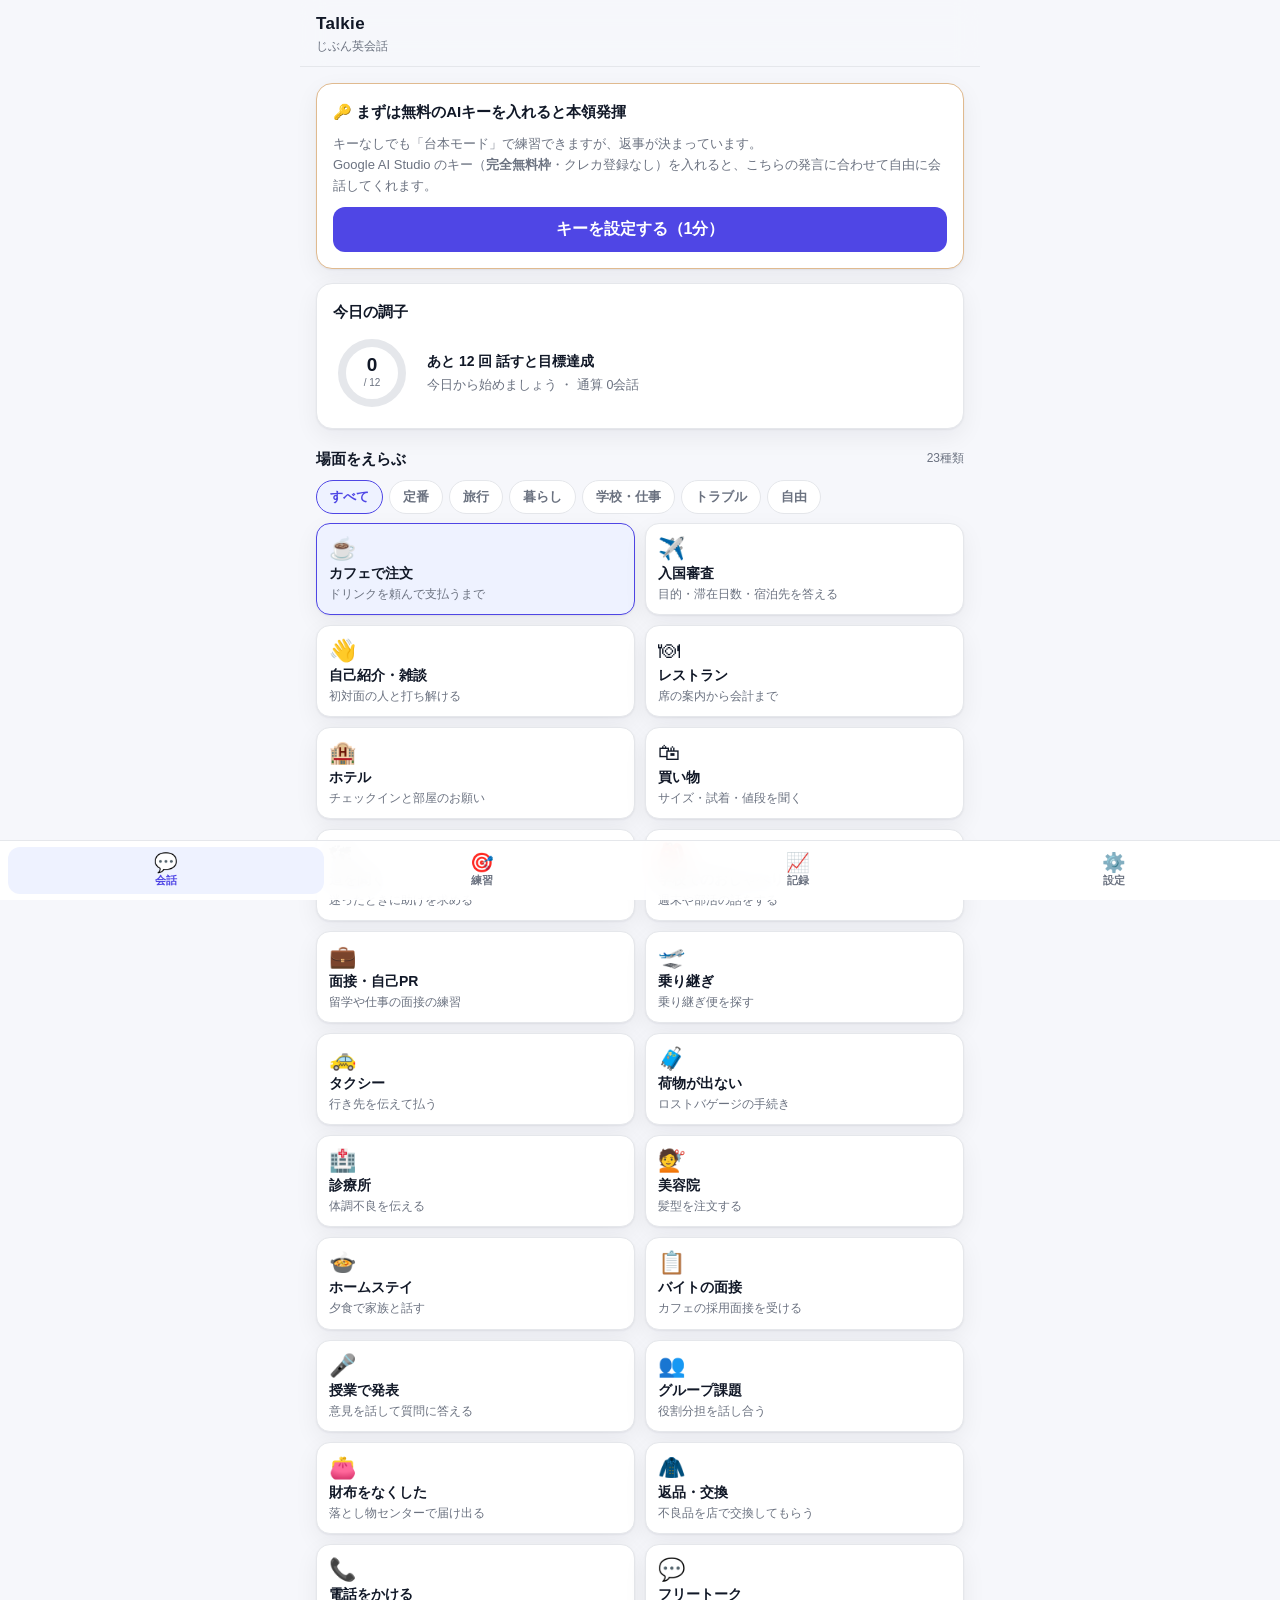
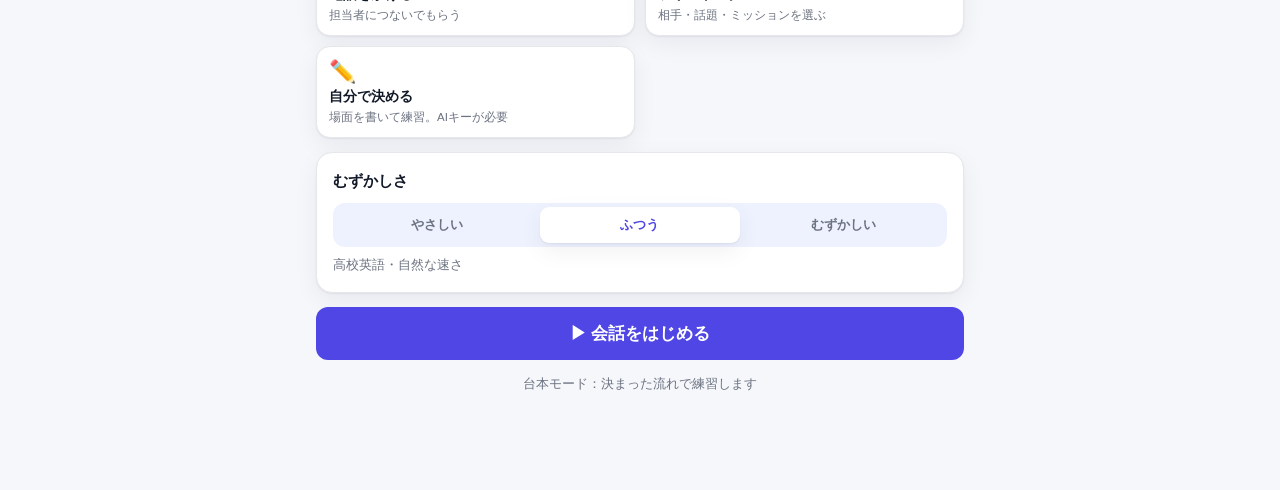
==== commit 706e1891: "コンテンツを大幅追加：シーン23種・フレーズパック72表現・発音ドリル8セット・お題100問 12体のエージェントが並列で執筆し、うち4体がネイティブ視点で校閲（乗り継ぎ時の 入国審査の流れ、診療所の" ====
--- a/index.html
+++ b/index.html
@@ -179,7 +179,7 @@
 
 /* ---------- 1. シーン定義 + キーなし用の台本 ---------- */
 const SCENES = [
-{id:'cafe', em:'☕️', t:'カフェで注文', d:'ドリンクを頼んで支払うまで',
+{id:'cafe', cat:'life', em:'☕️', t:'カフェで注文', d:'ドリンクを頼んで支払うまで',
  role:'a friendly barista at a coffee shop in Seattle',
  sit:'The user is a customer ordering at the counter. Take their order, ask about size, food, for-here-or-to-go, and payment.',
  script:[
@@ -196,7 +196,7 @@
   {en:"All set. Your name for the cup? I'll call you when it's ready.",ja:"完了です。カップに書くお名前は？できたらお呼びします",
    hints:[{en:"It's Shu. S-H-U.",ja:"シュウです。S-H-Uです"},{en:"Sure, it's Shu. Thank you!",ja:"はい、シュウです。ありがとう！"},{en:"Could you write it as 'Shu'?",ja:"「Shu」と書いてもらえますか？"}]}
  ]},
-{id:'airport', em:'✈️', t:'入国審査', d:'目的・滞在日数・宿泊先を答える',
+{id:'airport', cat:'travel', em:'✈️', t:'入国審査', d:'目的・滞在日数・宿泊先を答える',
  role:'an immigration officer at Los Angeles International Airport',
  sit:'The user is a Japanese traveler going through immigration. Ask standard questions politely but formally.',
  script:[
@@ -213,7 +213,7 @@
   {en:"Everything looks good. Enjoy your stay. Welcome to the United States.",ja:"問題ありません。良い滞在を。アメリカへようこそ",
    hints:[{en:"Thank you very much!",ja:"ありがとうございます！"},{en:"Thanks, have a good day.",ja:"ありがとう、良い一日を"},{en:"Thank you, I'm excited to be here.",ja:"ありがとう、来られて嬉しいです"}]}
  ]},
-{id:'intro', em:'👋', t:'自己紹介・雑談', d:'初対面の人と打ち解ける',
+{id:'intro', cat:'basic', em:'👋', t:'自己紹介・雑談', d:'初対面の人と打ち解ける',
  role:'Alex, a friendly American student the same age as the user, meeting them for the first time at a school event',
  sit:'Small talk between two students meeting for the first time. Be curious and casual.',
  script:[
@@ -230,7 +230,7 @@
   {en:"Nice! We should hang out sometime. See you around, Shu!",ja:"いいね！また遊ぼうよ。じゃあね、シュウ！",
    hints:[{en:"Sounds good. See you!",ja:"いいね。またね！"},{en:"Definitely. Let's keep in touch.",ja:"ぜひ。連絡取り合おう"},{en:"Yeah, see you later!",ja:"うん、またね！"}]}
  ]},
-{id:'restaurant', em:'🍽', t:'レストラン', d:'席の案内から会計まで',
+{id:'restaurant', cat:'life', em:'🍽', t:'レストラン', d:'席の案内から会計まで',
  role:'a server at a casual American restaurant',
  sit:'The user is a customer. Seat them, take drink and food orders, check on them, bring the check.',
  script:[
@@ -247,7 +247,7 @@
   {en:"Glad to hear it. Here's your check whenever you're ready. Have a great night!",ja:"よかったです。お会計はこちらです。良い夜を！",
    hints:[{en:"Thank you. Can I pay by card?",ja:"ありがとう。カードで払えますか？"},{en:"Thanks! Is the tip included?",ja:"ありがとう！チップは含まれていますか？"},{en:"Thank you, everything was great.",ja:"ありがとう、全部よかったです"}]}
  ]},
-{id:'hotel', em:'🏨', t:'ホテル', d:'チェックインと部屋のお願い',
+{id:'hotel', cat:'travel', em:'🏨', t:'ホテル', d:'チェックインと部屋のお願い',
  role:'a hotel front desk receptionist',
  sit:'The user is checking in. Handle reservation, spelling, room details, breakfast, key card, and requests.',
  script:[
@@ -264,7 +264,7 @@
   {en:"Happy to help. The elevator is on your left. Enjoy your stay!",ja:"どういたしまして。エレベーターは左手です。良い滞在を！",
    hints:[{en:"Thank you very much.",ja:"どうもありがとう"},{en:"Thanks, have a good night.",ja:"ありがとう、おやすみなさい"},{en:"Great, thanks for your help.",ja:"助かりました、ありがとう"}]}
  ]},
-{id:'shop', em:'🛍', t:'買い物', d:'サイズ・試着・値段を聞く',
+{id:'shop', cat:'life', em:'🛍', t:'買い物', d:'サイズ・試着・値段を聞く',
  role:'a shop assistant in a clothing store',
  sit:'The user is shopping for clothes. Help with sizes, fitting room, price, and checkout.',
  script:[
@@ -281,7 +281,7 @@
   {en:"Great, I'll ring you up at the register. Thanks for stopping by!",ja:"では、レジで会計しますね。ご来店ありがとうございます！",
    hints:[{en:"Thank you for your help.",ja:"助けてくれてありがとう"},{en:"Thanks, have a nice day!",ja:"ありがとう、良い一日を！"},{en:"Could I get a bag, please?",ja:"袋をもらえますか？"}]}
  ]},
-{id:'direction', em:'🗺', t:'道を聞く', d:'迷ったときに助けを求める',
+{id:'direction', cat:'travel', em:'🗺', t:'道を聞く', d:'迷ったときに助けを求める',
  role:'a kind local person on the street in London',
  sit:'The user is lost and asking for directions. Give clear, natural directions with landmarks.',
  script:[
@@ -298,7 +298,7 @@
   {en:"Happy to help. Enjoy your trip! Take care.",ja:"お役に立ててよかった。良い旅を！気をつけて",
    hints:[{en:"Thank you so much. Have a good day!",ja:"本当にありがとう。良い一日を！"},{en:"Thanks again. Bye!",ja:"改めてありがとう。さようなら！"},{en:"You too. Thanks!",ja:"あなたも。ありがとう！"}]}
  ]},
-{id:'school', em:'🎒', t:'学校でのおしゃべり', d:'週末や部活の話をする',
+{id:'school', cat:'basic', em:'🎒', t:'学校でのおしゃべり', d:'週末や部活の話をする',
  role:"Jamie, the user's classmate and friend at an international school",
  sit:'Casual chat between classmates about weekends, school, tests, and hobbies. Keep it light and use everyday slang lightly.',
  script:[
@@ -315,7 +315,7 @@
   {en:"We'll see about that! Anyway, the bell's about to ring. Catch you at lunch.",ja:"それはどうかな！とにかくチャイム鳴りそう。昼にまたね",
    hints:[{en:"See you then!",ja:"じゃあまた！"},{en:"Alright, later!",ja:"わかった、またあとで！"},{en:"Sure, don't be late.",ja:"うん、遅れないでね"}]}
  ]},
-{id:'interview', em:'💼', t:'面接・自己PR', d:'留学や仕事の面接の練習',
+{id:'interview', cat:'work', em:'💼', t:'面接・自己PR', d:'留学や仕事の面接の練習',
  role:'a friendly but professional interviewer for a study-abroad program',
  sit:'A short interview. Ask about the user, their motivation, strengths, a challenge they overcame, and their questions.',
  script:[
@@ -332,11 +332,2266 @@
   {en:"Great question. We'll be in touch by email next week. Thanks for your time!",ja:"良い質問です。来週メールでご連絡します。お時間ありがとうございました！",
    hints:[{en:"Thank you very much for your time.",ja:"お時間ありがとうございました"},{en:"Thanks. I look forward to hearing from you.",ja:"ありがとう。ご連絡お待ちしています"},{en:"Thank you. It was nice meeting you.",ja:"ありがとう。お会いできてよかったです"}]}
  ]},
-{id:'free', em:'💬', t:'フリートーク', d:'相手・話題・ミッションを選ぶ', apiOnly:true,
+{
+ "id": "transfer",
+ "em": "🛫",
+ "t": "乗り継ぎ",
+ "d": "乗り継ぎ便を探す",
+ "cat": "travel",
+ "role": "an airline staff member at a transfer desk in a large US international airport",
+ "sit": "You are flying from Tokyo to Chicago with one stop. This airport is your first stop in the US, so you have to go through immigration, pick up your suitcase and check it in again. You cannot find your gate and you are not sure what to do, so you ask a staff member for help.",
+ "script": [
+  {
+   "en": "Hi there, you look a little lost. Need a hand?",
+   "ja": "こんにちは、ちょっと迷ってる感じですね。手伝いましょうか？",
+   "hints": [
+    {
+     "en": "Yes, please. I'm looking for gate 42.",
+     "ja": "はい、お願いします。42番ゲートを探してるんです。"
+    },
+    {
+     "en": "Yes. Is there enough time before my next flight?",
+     "ja": "はい。次の便まで時間は足りますか？"
+    },
+    {
+     "en": "I think I'm in the wrong terminal.",
+     "ja": "ターミナルを間違えた気がするんです。"
+    }
+   ]
+  },
+  {
+   "en": "Sure, let me take a look. Can I see your boarding pass? Which flight are you connecting to?",
+   "ja": "いいですよ、見てみますね。搭乗券を見せてもらえますか？どの便に乗り継ぎですか？",
+   "hints": [
+    {
+     "en": "Here you go. The three o'clock to Chicago.",
+     "ja": "これです。3時のシカゴ行きです。"
+    },
+    {
+     "en": "It's on my phone. Just a second.",
+     "ja": "スマホに入ってます。ちょっと待ってください。"
+    },
+    {
+     "en": "I don't have it yet. They told me to get it here.",
+     "ja": "まだ持ってないんです。ここでもらってと言われました。"
+    }
+   ]
+  },
+  {
+   "en": "You've got plenty of time, don't worry. This is your first stop in the US, so you have to pick up your suitcase and check it in again. Have you been through immigration yet?",
+   "ja": "時間はたっぷりありますよ、大丈夫。ここはアメリカで最初に着く空港なので、スーツケースを一度受け取って、預け直す必要があります。入国審査はもう通りましたか？",
+   "hints": [
+    {
+     "en": "Yes, I just came from there.",
+     "ja": "はい、今そこから来たところです。"
+    },
+    {
+     "en": "Wait, I have to pick up my bag again?",
+     "ja": "え、荷物をもう一度受け取るんですか？"
+    },
+    {
+     "en": "No, not yet. Where do I go?",
+     "ja": "いえ、まだです。どこに行けばいいですか？"
+    }
+   ]
+  },
+  {
+   "en": "Yeah, everybody has to do it here. Get your bag, drop it at the re-check counter, and then go through security again. After that, take the shuttle train to Terminal 2. Does that make sense?",
+   "ja": "ええ、ここではみんなそうするんですよ。荷物を受け取って、再預けのカウンターに出して、それからもう一度保安検査を受けてください。そのあとシャトルトレインで第2ターミナルへ行ってください。わかりましたか？",
+   "hints": [
+    {
+     "en": "Got it. Bag first, then security.",
+     "ja": "わかりました。まず荷物、それから保安検査ですね。"
+    },
+    {
+     "en": "Sorry, could you say that one more time?",
+     "ja": "すみません、もう一度言ってもらえますか？"
+    },
+    {
+     "en": "Where is the re-check counter?",
+     "ja": "その再預けのカウンターはどこですか？"
+    }
+   ]
+  },
+  {
+   "en": "It's right next to baggage claim, and there are purple signs the whole way. The train is downstairs after security. It's one stop, about five minutes. Anything else you're worried about?",
+   "ja": "手荷物受取所のすぐ隣で、そこまで紫の看板が続いています。電車は保安検査を過ぎた下の階です。1駅で5分くらいですよ。ほかに心配なことはありますか？",
+   "hints": [
+    {
+     "en": "Do I have to open my suitcase for customs?",
+     "ja": "税関でスーツケースを開けないといけませんか？"
+    },
+    {
+     "en": "Is there somewhere to eat near the gate?",
+     "ja": "ゲートの近くに食べられる場所はありますか？"
+    },
+    {
+     "en": "No, I think I'm good. Thanks.",
+     "ja": "いえ、大丈夫だと思います。ありがとうございます。"
+    }
+   ]
+  },
+  {
+   "en": "Only if they ask you to. Just answer their questions and you'll be fine. You've still got about ninety minutes, so take your time. Have a safe flight!",
+   "ja": "言われたときだけです。聞かれたことに答えれば大丈夫ですよ。まだ90分くらいあるので、あわてずに。よい空の旅を！",
+   "hints": [
+    {
+     "en": "Thank you so much. You really saved me.",
+     "ja": "本当にありがとうございます。助かりました。"
+    },
+    {
+     "en": "Could you write the gate number down for me?",
+     "ja": "ゲート番号を書いてもらえますか？"
+    },
+    {
+     "en": "Thanks! Have a good day.",
+     "ja": "ありがとう！よい一日を。"
+    }
+   ]
+  }
+ ]
+},
+{
+ "id": "taxi",
+ "em": "🚕",
+ "t": "タクシー",
+ "d": "行き先を伝えて払う",
+ "cat": "travel",
+ "role": "a friendly taxi driver in a US city",
+ "sit": "You get into a taxi at the airport. You tell the driver where you want to go, chat a little on the way, and pay at the end.",
+ "script": [
+  {
+   "en": "Hop in! Where are you headed?",
+   "ja": "どうぞ乗ってください！どちらまで？",
+   "hints": [
+    {
+     "en": "The Hilton downtown, please.",
+     "ja": "ダウンタウンのヒルトンまでお願いします。"
+    },
+    {
+     "en": "Can you take me to this address?",
+     "ja": "この住所まで行ってもらえますか？"
+    },
+    {
+     "en": "How much is it to the city center?",
+     "ja": "市内の中心まではいくらくらいですか？"
+    }
+   ]
+  },
+  {
+   "en": "No problem. Traffic's pretty bad this time of day, though. Are you in a hurry?",
+   "ja": "いいですよ。ただ、この時間は渋滞がひどいんですよね。お急ぎですか？",
+   "hints": [
+    {
+     "en": "Kind of. I'm meeting someone at six.",
+     "ja": "ちょっと急いでます。6時に人と会うので。"
+    },
+    {
+     "en": "No rush at all. Take your time.",
+     "ja": "全然急いでません。ゆっくりで大丈夫です。"
+    },
+    {
+     "en": "Is there a faster way to go?",
+     "ja": "もっと早く着く道はありますか？"
+    }
+   ]
+  },
+  {
+   "en": "I'll take the highway then. Should be about twenty-five minutes. So, is this your first time here?",
+   "ja": "じゃあ高速で行きますね。25分くらいだと思います。ところで、ここは初めてですか？",
+   "hints": [
+    {
+     "en": "Yeah, I just got here this morning.",
+     "ja": "はい、今朝着いたばかりです。"
+    },
+    {
+     "en": "No, I came here last summer too.",
+     "ja": "いえ、去年の夏にも来ました。"
+    },
+    {
+     "en": "It is. Any places I should see?",
+     "ja": "初めてです。行っておくべき場所ってありますか？"
+    }
+   ]
+  },
+  {
+   "en": "You should check out the market by the river. Good food, and it's not expensive. So what brings you here?",
+   "ja": "川沿いのマーケットに行ってみるといいですよ。食べ物がおいしくて、しかも高くないんです。ところで、何で来たんですか？",
+   "hints": [
+    {
+     "en": "I'm here on a school trip.",
+     "ja": "学校の研修旅行で来ました。"
+    },
+    {
+     "en": "I'm going to study here for two weeks.",
+     "ja": "ここで2週間勉強するんです。"
+    },
+    {
+     "en": "Sorry, I didn't catch that.",
+     "ja": "すみません、聞き取れませんでした。"
+    }
+   ]
+  },
+  {
+   "en": "That's great. Your English is really good, by the way. Alright, here we are. That'll be twenty-two fifty. Cash or card?",
+   "ja": "いいですね。ところで、英語すごく上手ですよ。さて、着きました。22ドル50セントです。現金ですか、カードですか？",
+   "hints": [
+    {
+     "en": "Card, please. Can I tap here?",
+     "ja": "カードでお願いします。ここにタッチすればいいですか？"
+    },
+    {
+     "en": "Cash. I only have a fifty, is that okay?",
+     "ja": "現金で。50ドル札しかないんですけど、大丈夫ですか？"
+    },
+    {
+     "en": "Card. And could I get a receipt?",
+     "ja": "カードで。あと、領収書もらえますか？"
+    }
+   ]
+  },
+  {
+   "en": "Sure. Just tap the reader right there, and the screen will ask you about a tip. Okay, here's your receipt. Want me to get your bag out of the trunk?",
+   "ja": "はい。そこの機械にタッチしてください。画面でチップをどうするか聞かれます。はい、領収書です。トランクから荷物を出しましょうか？",
+   "hints": [
+    {
+     "en": "Yes, please. The big black one.",
+     "ja": "お願いします。大きい黒いやつです。"
+    },
+    {
+     "en": "I've got it, thanks. Keep the change.",
+     "ja": "自分で持てます、ありがとう。おつりはいいです。"
+    },
+    {
+     "en": "Thanks for the ride. Have a good one!",
+     "ja": "乗せてくれてありがとう。じゃあ元気で！"
+    }
+   ]
+  }
+ ]
+},
+{
+ "id": "lost_bag",
+ "em": "🧳",
+ "t": "荷物が出ない",
+ "d": "ロストバゲージの手続き",
+ "cat": "travel",
+ "role": "a baggage service agent at the airport lost luggage counter",
+ "sit": "Your checked suitcase never came out at baggage claim. You go to the counter to report it and find out what happens next. You still have your passport and the bag tag sticker on your boarding pass.",
+ "script": [
+  {
+   "en": "Hi, what can I do for you?",
+   "ja": "こんにちは、どうされましたか？",
+   "hints": [
+    {
+     "en": "My suitcase never came out at baggage claim.",
+     "ja": "スーツケースが受取所に出てこないんです。"
+    },
+    {
+     "en": "The belt stopped. Are any more bags coming?",
+     "ja": "ベルトが止まったんですけど、まだ荷物は出てきますか？"
+    },
+    {
+     "en": "I've been waiting almost an hour. What should I do?",
+     "ja": "1時間近く待ってます。どうしたらいいですか？"
+    }
+   ]
+  },
+  {
+   "en": "Oh no, sorry about that. Let's get it sorted out. Can I see your passport and your bag tag? It's the sticker on your boarding pass. What flight were you on?",
+   "ja": "それは大変ですね、すみません。すぐに調べましょう。パスポートと荷物のタグを見せてもらえますか？搭乗券に貼ってあるシールです。何便でしたか？",
+   "hints": [
+    {
+     "en": "Here you go. Flight 7 from Tokyo.",
+     "ja": "はい、どうぞ。東京発の7便です。"
+    },
+    {
+     "en": "I think I lost the sticker, sorry.",
+     "ja": "シールをなくしちゃったみたいです、すみません。"
+    },
+    {
+     "en": "It's all on my phone. Is that alright?",
+     "ja": "全部スマホに入ってます。それでも大丈夫ですか？"
+    }
+   ]
+  },
+  {
+   "en": "That's no problem. Let me look it up in the system. Can you tell me what the bag looks like?",
+   "ja": "それなら大丈夫ですよ。システムで調べてみますね。どんな荷物か教えてもらえますか？",
+   "hints": [
+    {
+     "en": "It's a black suitcase with four wheels.",
+     "ja": "黒いスーツケースで、キャスターが4つついてます。"
+    },
+    {
+     "en": "About this big, and my name is on the tag.",
+     "ja": "このくらいの大きさで、タグに名前が書いてあります。"
+    },
+    {
+     "en": "I have a photo of it right here.",
+     "ja": "ちょうど写真があります。"
+    }
+   ]
+  },
+  {
+   "en": "Perfect, that helps. Here it is. Your bag is still in Tokyo, and it's coming on tomorrow's flight. Where are you staying tonight?",
+   "ja": "助かります。ありました。荷物はまだ東京にあって、明日の便で届きます。今夜はどこにお泊まりですか？",
+   "hints": [
+    {
+     "en": "At the Grand Hotel downtown.",
+     "ja": "ダウンタウンのグランドホテルです。"
+    },
+    {
+     "en": "Can you send it to my hotel?",
+     "ja": "ホテルまで届けてもらえますか？"
+    },
+    {
+     "en": "Tomorrow? I need my things tonight.",
+     "ja": "明日ですか？今夜使うものが入ってるんですけど。"
+    }
+   ]
+  },
+  {
+   "en": "We'll deliver it to your hotel, free of charge. And I can give you an overnight kit, a toothbrush and a few other things for tonight. Would that help?",
+   "ja": "ホテルまで無料でお届けします。それと、歯ブラシなど今夜に必要なものが入ったセットをお渡しできますよ。あると助かりますか？",
+   "hints": [
+    {
+     "en": "Yes, please. That would really help.",
+     "ja": "はい、お願いします。すごく助かります。"
+    },
+    {
+     "en": "How long does the delivery usually take?",
+     "ja": "配達はだいたいどれくらいかかりますか？"
+    },
+    {
+     "en": "Can I buy clothes and get the money back?",
+     "ja": "服を買ったらお金は戻ってきますか？"
+    }
+   ]
+  },
+  {
+   "en": "Yes, just buy what you need and keep the receipts, and we'll pay you back. Here's your kit and your reference number. We'll text you as soon as your bag lands. Is this the best number for you?",
+   "ja": "はい、必要なものを買ってレシートを取っておいてください。あとでお返しします。こちらがセットと受付番号です。荷物が着いたらすぐにメッセージを送りますね。連絡はこの番号で大丈夫ですか？",
+   "hints": [
+    {
+     "en": "Yes, that's my number.",
+     "ja": "はい、それが私の番号です。"
+    },
+    {
+     "en": "No, let me give you a different one.",
+     "ja": "いえ、別の番号をお伝えします。"
+    },
+    {
+     "en": "Thanks. What if it doesn't come tomorrow?",
+     "ja": "ありがとうございます。明日届かなかったらどうすればいいですか？"
+    }
+   ]
+  }
+ ]
+},
+{
+ "id": "clinic",
+ "em": "🏥",
+ "t": "診療所",
+ "d": "体調不良を伝える",
+ "cat": "life",
+ "role": "a friendly nurse at a walk-in clinic in the US",
+ "sit": "The learner is not feeling well and walks into a clinic without an appointment. After signing in at the front desk, a nurse takes them to a room and asks about their symptoms before the doctor comes in.",
+ "script": [
+  {
+   "en": "Hi there, come on back and have a seat. So, what brings you in today?",
+   "ja": "こんにちは、こちらへどうぞ。座ってくださいね。今日はどうされました？",
+   "hints": [
+    {
+     "en": "I've had a sore throat since yesterday.",
+     "ja": "昨日からのどが痛いんです。"
+    },
+    {
+     "en": "I think I have a fever. Can you check?",
+     "ja": "熱がある気がします。測ってもらえますか？"
+    },
+    {
+     "en": "Sorry, my English isn't great. Can I show you?",
+     "ja": "すみません、英語が苦手で。見せてもいいですか？"
+    }
+   ]
+  },
+  {
+   "en": "Okay, got it. Let me take your temperature real quick. Any coughing or headaches with that?",
+   "ja": "なるほど、わかりました。ちょっと熱を測りますね。せきや頭痛もありますか？",
+   "hints": [
+    {
+     "en": "Yeah, I cough a lot at night.",
+     "ja": "はい、夜にすごくせきが出ます。"
+    },
+    {
+     "en": "No cough, but my head hurts.",
+     "ja": "せきは出ませんが、頭が痛いです。"
+    },
+    {
+     "en": "Not really. I'm just really tired.",
+     "ja": "特には。ただ、すごくだるいです。"
+    }
+   ]
+  },
+  {
+   "en": "Your temperature's a bit high, about a hundred. Have you taken anything for it?",
+   "ja": "少し熱がありますね、37度8分くらいです。何か薬は飲みましたか？",
+   "hints": [
+    {
+     "en": "I took some medicine I brought from Japan.",
+     "ja": "日本から持ってきた薬を飲みました。"
+    },
+    {
+     "en": "No, not yet. I didn't know what to take.",
+     "ja": "いえ、まだです。何を飲めばいいか分からなくて。"
+    },
+    {
+     "en": "No. Can I buy something for it here?",
+     "ja": "いいえ。ここで買える薬はありますか？"
+    }
+   ]
+  },
+  {
+   "en": "Okay. And are you allergic to any medicines?",
+   "ja": "わかりました。あと、お薬のアレルギーはありますか？",
+   "hints": [
+    {
+     "en": "No allergies, as far as I know.",
+     "ja": "たぶんアレルギーはないです。"
+    },
+    {
+     "en": "I'm allergic to penicillin.",
+     "ja": "ペニシリンのアレルギーがあります。"
+    },
+    {
+     "en": "I'm not sure. Is that a problem?",
+     "ja": "わかりません。まずいですか？"
+    }
+   ]
+  },
+  {
+   "en": "Got it, I'll write that down. The doctor will be in to see you in about ten minutes. Oh, and the front desk will need your insurance. Do you have travel insurance?",
+   "ja": "了解です、書いておきますね。先生は10分ほどで来ますよ。あと、受付で保険の確認が必要です。海外旅行保険には入っていますか？",
+   "hints": [
+    {
+     "en": "Yes, here's my insurance card.",
+     "ja": "はい、これが保険証です。"
+    },
+    {
+     "en": "I have it, but I left the card at home.",
+     "ja": "入ってますが、カードは家に置いてきました。"
+    },
+    {
+     "en": "How much does it cost without it?",
+     "ja": "保険なしだといくらかかりますか？"
+    }
+   ]
+  },
+  {
+   "en": "That's fine, we can sort that out afterwards. Just sit tight and the doctor will be right with you, okay?",
+   "ja": "大丈夫ですよ、それは後で何とかしましょう。このまま座って待っててくださいね。先生がすぐ来ますから。",
+   "hints": [
+    {
+     "en": "Okay, thanks so much for your help.",
+     "ja": "はい、本当にありがとうございます。"
+    },
+    {
+     "en": "Sure. Where's the restroom?",
+     "ja": "わかりました。お手洗いはどこですか？"
+    },
+    {
+     "en": "Can I get a receipt for my insurance?",
+     "ja": "保険に出すので、領収書をもらえますか？"
+    }
+   ]
+  }
+ ]
+},
+{
+ "id": "haircut",
+ "em": "💇",
+ "t": "美容院",
+ "d": "髪型を注文する",
+ "cat": "life",
+ "role": "a chatty hairstylist at a salon in the US",
+ "sit": "The learner is getting a haircut abroad for the first time. They have to explain how they want their hair cut and react to the finished result.",
+ "script": [
+  {
+   "en": "Hey, come on back. Have a seat right here. So, what are we doing today?",
+   "ja": "こんにちは、奥へどうぞ。ここに座ってください。今日はどんな感じにしましょう？",
+   "hints": [
+    {
+     "en": "Just a trim, please. Nothing too short.",
+     "ja": "軽くそろえるだけでお願いします。短くしすぎないで。"
+    },
+    {
+     "en": "I want to try something totally new.",
+     "ja": "がらっと違う感じにしてみたいです。"
+    },
+    {
+     "en": "I have a photo. Can I show you?",
+     "ja": "写真があります。見てもらえますか？"
+    }
+   ]
+  },
+  {
+   "en": "Sure, we can do that. How much do you want me to take off the back?",
+   "ja": "いいですよ、やりましょう。後ろはどのくらい切りましょうか？",
+   "hints": [
+    {
+     "en": "Just an inch or so.",
+     "ja": "2、3センチくらいでお願いします。"
+    },
+    {
+     "en": "Short enough so it doesn't touch my collar.",
+     "ja": "えりに当たらないくらい短くしてください。"
+    },
+    {
+     "en": "I'm not sure. What would you recommend?",
+     "ja": "うーん、どうしましょう。おすすめはありますか？"
+    }
+   ]
+  },
+  {
+   "en": "Got it. And how about the sides and around the ears? Short, or do you want to keep some length?",
+   "ja": "了解です。横と耳まわりはどうします？短めにしますか、それとも少し残しますか？",
+   "hints": [
+    {
+     "en": "Nice and short on the sides, please.",
+     "ja": "横はすっきり短くしてください。"
+    },
+    {
+     "en": "Please leave enough to cover my ears.",
+     "ja": "耳が隠れるくらいは残してください。"
+    },
+    {
+     "en": "I'll leave that up to you.",
+     "ja": "そこはお任せします。"
+    }
+   ]
+  },
+  {
+   "en": "Okay, one more thing. What about your bangs? They're getting pretty long.",
+   "ja": "わかりました。あと一つだけ。前髪はどうします？けっこう伸びてますよ。",
+   "hints": [
+    {
+     "en": "Yeah, cut them just above my eyebrows.",
+     "ja": "はい、まゆげの少し上まで切ってください。"
+    },
+    {
+     "en": "Actually, I want to grow them out.",
+     "ja": "前髪は伸ばしたいので、そのままで。"
+    },
+    {
+     "en": "Can you make them a little lighter?",
+     "ja": "少し軽くしてもらえますか？"
+    }
+   ]
+  },
+  {
+   "en": "Perfect, give me about twenty minutes... Okay, all done! Take a look in the mirror. What do you think?",
+   "ja": "バッチリです。20分くらいくださいね……はい、できましたよ！鏡を見てみてください。どうですか？",
+   "hints": [
+    {
+     "en": "Wow, I really like it. Thank you!",
+     "ja": "わあ、すごく気に入りました。ありがとうございます！"
+    },
+    {
+     "en": "Could you take a bit more off the top?",
+     "ja": "上をもう少しだけ切ってもらえますか？"
+    },
+    {
+     "en": "It's a little shorter than I expected.",
+     "ja": "思っていたより少し短いかも。"
+    }
+   ]
+  },
+  {
+   "en": "I'm glad you like it. You can pay at the front desk. Want me to book your next one now?",
+   "ja": "気に入ってもらえてよかったです。お会計は受付でどうぞ。次のご予約、今取っておきますか？",
+   "hints": [
+    {
+     "en": "Sure, how about in a month?",
+     "ja": "そうですね、1か月後くらいでお願いします。"
+    },
+    {
+     "en": "I'll just come back when I need it.",
+     "ja": "また必要になったら来ます。"
+    },
+    {
+     "en": "Do you take credit cards?",
+     "ja": "クレジットカードは使えますか？"
+    }
+   ]
+  }
+ ]
+},
+{
+ "id": "homestay",
+ "em": "🍲",
+ "t": "ホームステイ",
+ "d": "夕食で家族と話す",
+ "cat": "life",
+ "role": "a warm host mother in the Australian family the learner is staying with",
+ "sit": "The learner is having dinner with their host family on one of their first nights. They chat about school, food, and life back in Japan.",
+ "script": [
+  {
+   "en": "Dinner's ready! Grab a seat. I made roast chicken tonight. So how was your first day at school?",
+   "ja": "ごはんできたよ！座って座って。今夜はローストチキンにしたの。それで、学校の初日はどうだった？",
+   "hints": [
+    {
+     "en": "It was fun, but everyone talks so fast.",
+     "ja": "楽しかったけど、みんな話すのが速くて。"
+    },
+    {
+     "en": "Pretty good. I made one friend.",
+     "ja": "まあまあかな。友だちが1人できました。"
+    },
+    {
+     "en": "Honestly, I was nervous the whole day.",
+     "ja": "正直、一日じゅう緊張してました。"
+    }
+   ]
+  },
+  {
+   "en": "Aw, that's totally normal. It gets easier, trust me. Help yourself to the potatoes. Is there anything you can't eat?",
+   "ja": "あら、それが普通よ。すぐ慣れるから大丈夫。ポテトも遠慮なく取ってね。食べられないものはある？",
+   "hints": [
+    {
+     "en": "I eat pretty much anything.",
+     "ja": "だいたい何でも食べられます。"
+    },
+    {
+     "en": "I'm not great with spicy food.",
+     "ja": "辛いものはちょっと苦手です。"
+    },
+    {
+     "en": "Not too much for me, thanks.",
+     "ja": "僕は少なめで大丈夫です。"
+    }
+   ]
+  },
+  {
+   "en": "Good to know, I'll remember that. So do you cook at all back home? What do you usually have for dinner in Japan?",
+   "ja": "わかった、覚えとくね。ところで、家では料理する？日本では夕飯に何を食べるの？",
+   "hints": [
+    {
+     "en": "Usually rice, miso soup and some fish.",
+     "ja": "たいてい、ごはんとみそ汁と魚です。"
+    },
+    {
+     "en": "My mom cooks. I just do the dishes.",
+     "ja": "母が作ります。僕は皿洗い係です。"
+    },
+    {
+     "en": "I can make curry. Want me to cook sometime?",
+     "ja": "カレーなら作れます。今度作りましょうか？"
+    }
+   ]
+  },
+  {
+   "en": "Oh, I'd love that! We've never had real Japanese curry. Are you missing home yet?",
+   "ja": "ぜひお願い！本物の日本のカレーって食べたことないの。もうホームシックになってる？",
+   "hints": [
+    {
+     "en": "A little, but I'm okay so far.",
+     "ja": "ちょっとだけ。でも今のところ大丈夫です。"
+    },
+    {
+     "en": "Not yet. I'm too excited to be here.",
+     "ja": "まだです。ここにいるのが楽しくて。"
+    },
+    {
+     "en": "I miss my dog more than my family.",
+     "ja": "家族より犬に会いたいです。"
+    }
+   ]
+  },
+  {
+   "en": "Ha, fair enough. Listen, just make yourself at home here, okay? Do you need anything for tomorrow?",
+   "ja": "あはは、正直ね。ねえ、ここは自分の家だと思ってくつろいでね。明日、何か必要なものある？",
+   "hints": [
+    {
+     "en": "Could you show me where the bus stop is?",
+     "ja": "バス停の場所を教えてもらえますか？"
+    },
+    {
+     "en": "What time should I get up?",
+     "ja": "何時に起きればいいですか？"
+    },
+    {
+     "en": "No, I think I'm all set. Thanks.",
+     "ja": "いえ、たぶん大丈夫です。ありがとうございます。"
+    }
+   ]
+  },
+  {
+   "en": "No worries, I'll walk you there in the morning. Now, who wants dessert? There's ice cream in the freezer.",
+   "ja": "オッケー、朝いっしょに行ってあげる。さてと、デザート食べる人？冷凍庫にアイスがあるよ。",
+   "hints": [
+    {
+     "en": "Yes please! That sounds amazing.",
+     "ja": "食べます！最高です。"
+    },
+    {
+     "en": "I'm too full. Maybe a bit later?",
+     "ja": "おなかいっぱいで。少しあとでもいいですか？"
+    },
+    {
+     "en": "Let me help clear the table first.",
+     "ja": "先にテーブルを片づけるの手伝います。"
+    }
+   ]
+  }
+ ]
+},
+{
+ "id": "partjob",
+ "em": "📋",
+ "t": "バイトの面接",
+ "d": "カフェの採用面接を受ける",
+ "cat": "work",
+ "role": "a friendly but professional cafe manager in Vancouver, interviewing a high school student for a part-time barista job",
+ "sit": "The user is a high school student applying for a part-time job at your cafe. Ask about their reason for applying, their experience, their schedule, and how they would handle a difficult customer, then explain the next step.",
+ "script": [
+  {
+   "en": "Hey, thanks for coming in. Have a seat. So, tell me a little about yourself.",
+   "ja": "来てくれてありがとう。座ってね。じゃあ、まず自己紹介をお願いできる？",
+   "hints": [
+    {
+     "en": "I'm Shu. I'm in my second year of high school.",
+     "ja": "シュウです。高校2年生です"
+    },
+    {
+     "en": "Sorry, I'm a little nervous. Where should I start?",
+     "ja": "すみません、少し緊張してて。何から話せばいいですか？"
+    },
+    {
+     "en": "Sure. Should I talk about school or my hobbies?",
+     "ja": "はい。学校のことと趣味、どちらを話しましょう？"
+    }
+   ]
+  },
+  {
+   "en": "Nice to meet you, Shu. There are a lot of cafes around here. Why did you pick this one?",
+   "ja": "よろしく、シュウ。この辺りカフェはたくさんあるけど、どうしてうちを選んだの？",
+   "hints": [
+    {
+     "en": "I come here a lot and the staff always look happy.",
+     "ja": "よく来るんですが、店員さんがいつも楽しそうなので"
+    },
+    {
+     "en": "It's close to my school, so I can come after class.",
+     "ja": "学校から近いので、授業のあとに来られます"
+    },
+    {
+     "en": "Honestly, I want to get better at talking with people.",
+     "ja": "正直、人と話すのが上手くなりたいんです"
+    }
+   ]
+  },
+  {
+   "en": "That's a good answer. Have you ever worked anywhere before? It's okay if you haven't.",
+   "ja": "いい答えだね。今までどこかで働いたことはある？なくても大丈夫だよ",
+   "hints": [
+    {
+     "en": "No, this would be my first job.",
+     "ja": "いいえ、これが初めての仕事になります"
+    },
+    {
+     "en": "I helped at my uncle's restaurant last summer.",
+     "ja": "去年の夏、おじの店を手伝いました"
+    },
+    {
+     "en": "Not really. Do you train new people?",
+     "ja": "ないです。研修はありますか？"
+    }
+   ]
+  },
+  {
+   "en": "No problem, we train everyone. Now, what days can you work? We're busiest on weekends.",
+   "ja": "大丈夫、みんな最初から教えるよ。それで、何曜日に入れる？週末が一番忙しいんだ",
+   "hints": [
+    {
+     "en": "I can work Saturdays and Sundays all day.",
+     "ja": "土日なら一日中入れます"
+    },
+    {
+     "en": "Weekdays after five, but not during exam week.",
+     "ja": "平日は5時以降です。ただ、テスト期間は難しいです"
+    },
+    {
+     "en": "How many hours a week do you need?",
+     "ja": "週に何時間くらい必要ですか？"
+    }
+   ]
+  },
+  {
+   "en": "That could work. One more thing. If a customer got upset because we made their drink wrong, what would you do?",
+   "ja": "それならいけそうだね。もう一つ。飲み物を間違えてお客さんが怒ったら、どうする？",
+   "hints": [
+    {
+     "en": "I'd say sorry and make a new one right away.",
+     "ja": "謝って、すぐ作り直します"
+    },
+    {
+     "en": "I'd apologize and ask my manager for help.",
+     "ja": "謝ってから、店長に助けを求めます"
+    },
+    {
+     "en": "I'm not sure yet. What do you usually do?",
+     "ja": "まだ分かりません。普段はどうしていますか？"
+    }
+   ]
+  },
+  {
+   "en": "Good thinking. I like that attitude. I'll call you by Friday either way. Do you have any questions for me?",
+   "ja": "いい考え方だね。そういう姿勢、いいと思う。結果は金曜までに電話するね。何か聞きたいことはある？",
+   "hints": [
+    {
+     "en": "Yes, when would I start if I get the job?",
+     "ja": "はい、採用ならいつから始まりますか？"
+    },
+    {
+     "en": "Do you give us a uniform, or do I wear my own clothes?",
+     "ja": "制服はもらえますか？それとも自分の服ですか？"
+    },
+    {
+     "en": "No, that's everything. Thanks for your time.",
+     "ja": "いえ、大丈夫です。お時間ありがとうございました"
+    }
+   ]
+  }
+ ]
+},
+{
+ "id": "presentation",
+ "em": "🎤",
+ "t": "授業で発表",
+ "d": "意見を話して質問に答える",
+ "cat": "work",
+ "role": "an English teacher running a class discussion at a high school in Canada",
+ "sit": "The user is a student giving a short opinion speech in your English class. Guide them through their speech and ask follow-up questions in front of the class.",
+ "script": [
+  {
+   "en": "Okay everyone, settle down. Shu, you're up. Just tell us your topic and what you think about it.",
+   "ja": "はい、みんな静かに。シュウ、次はあなたの番。テーマと自分の考えを話してね",
+   "hints": [
+    {
+     "en": "My topic is school uniforms. I think we need them.",
+     "ja": "テーマは制服です。制服は必要だと思います"
+    },
+    {
+     "en": "My topic is school uniforms, and I'm against them.",
+     "ja": "テーマは制服です。私は反対の立場です"
+    },
+    {
+     "en": "Can I take a minute to set up my slides?",
+     "ja": "スライドの準備に少し時間をもらえますか？"
+    }
+   ]
+  },
+  {
+   "en": "Okay, people have strong opinions about that one. Give us one clear reason why you think so.",
+   "ja": "なるほど、意見が分かれるテーマだね。そう思う理由を一つ、はっきり教えて",
+   "hints": [
+    {
+     "en": "Because it saves time in the morning.",
+     "ja": "朝の時間を節約できるからです"
+    },
+    {
+     "en": "Mainly because it's cheaper for families.",
+     "ja": "主に、家庭の負担が軽くなるからです"
+    },
+    {
+     "en": "I have two reasons. Is that okay?",
+     "ja": "理由が2つあります。大丈夫ですか？"
+    }
+   ]
+  },
+  {
+   "en": "Good. Now make it real for us. Do you have an example from your own life?",
+   "ja": "いいね。じゃあ具体的に。自分の経験で例はある？",
+   "hints": [
+    {
+     "en": "Yeah, my sister takes an hour to pick out her clothes.",
+     "ja": "はい、姉は毎朝1時間も服を選んでいます"
+    },
+    {
+     "en": "Last year I moved schools, and it really helped.",
+     "ja": "去年転校したとき、本当に助かりました"
+    },
+    {
+     "en": "Not from my life, but I read about it.",
+     "ja": "自分の経験ではないですが、記事で読みました"
+    }
+   ]
+  },
+  {
+   "en": "Kenji just said he completely disagrees with you. What would you say to him?",
+   "ja": "ケンジが、全然賛成できないって言ってるよ。彼に何て返す？",
+   "hints": [
+    {
+     "en": "I see his point, but I still think I'm right.",
+     "ja": "言いたいことは分かりますが、やっぱり私はそう思います"
+    },
+    {
+     "en": "That's fair. Can I hear his reason first?",
+     "ja": "もっともです。先に理由を聞いてもいいですか？"
+    },
+    {
+     "en": "Honestly, he might have a point there.",
+     "ja": "正直、彼の言うことも一理あります"
+    }
+   ]
+  },
+  {
+   "en": "Nice, you handled that well. We're almost out of time. Can you wrap it up in one sentence?",
+   "ja": "うまく答えられたね。時間があまりないから、一文でまとめられる？",
+   "hints": [
+    {
+     "en": "So, uniforms make school life easier for everyone.",
+     "ja": "つまり、制服はみんなの学校生活を楽にします"
+    },
+    {
+     "en": "In short, there are more good points than bad ones.",
+     "ja": "要するに、悪い点より良い点の方が多いと思います"
+    },
+    {
+     "en": "Sorry, can I say two sentences instead?",
+     "ja": "すみません、2文でもいいですか？"
+    }
+   ]
+  },
+  {
+   "en": "Great job, Shu. Your English was much clearer than last time. How did it feel up there?",
+   "ja": "よくできたよ、シュウ。前回より英語がずっと聞き取りやすかった。前に立ってみてどうだった？",
+   "hints": [
+    {
+     "en": "Thanks. I was nervous, but it was fun.",
+     "ja": "ありがとうございます。緊張したけど楽しかったです"
+    },
+    {
+     "en": "My hands were shaking the whole time.",
+     "ja": "ずっと手が震えていました"
+    },
+    {
+     "en": "What should I work on for next time?",
+     "ja": "次はどこを直せばいいですか？"
+    }
+   ]
+  }
+ ]
+},
+{
+ "id": "groupwork",
+ "em": "👥",
+ "t": "グループ課題",
+ "d": "役割分担を話し合う",
+ "cat": "work",
+ "role": "a friendly classmate working with the user on a group presentation for science class",
+ "sit": "You and the user are in a group of three with a classmate named Mei. Your presentation is due next Monday. Talk about the topic, decide who does what, and set a time to meet.",
+ "script": [
+  {
+   "en": "Hey, looks like we got put in the same group again. Do you have any ideas for the topic?",
+   "ja": "ねえ、また同じグループになったね。テーマ、何かアイデアある？",
+   "hints": [
+    {
+     "en": "How about plastic in the ocean?",
+     "ja": "海のプラスチックごみはどう？"
+    },
+    {
+     "en": "Not yet. What are you thinking?",
+     "ja": "まだかな。そっちは何か考えてる？"
+    },
+    {
+     "en": "Anything but volcanoes. We did that already.",
+     "ja": "火山以外なら何でも。前にやったから"
+    }
+   ]
+  },
+  {
+   "en": "Oh, I like that. So how should we split the work? There's the research, the slides, and the presenting.",
+   "ja": "いいね。じゃあ分担はどうする？調べる係とスライド係と発表する係があるよね",
+   "hints": [
+    {
+     "en": "I can do the research. I like looking stuff up.",
+     "ja": "調べるのは私がやるよ。調べ物は好きだから"
+    },
+    {
+     "en": "Let's each take one part. That's fair.",
+     "ja": "一人ひとつずつにしよう。それが公平だと思う"
+    },
+    {
+     "en": "Can we do the slides together instead?",
+     "ja": "スライドは一緒に作るのはどう？"
+    }
+   ]
+  },
+  {
+   "en": "Sounds fair. Honestly, I get really nervous in front of people. Could you do the speaking part?",
+   "ja": "いいと思う。正直、人前だとすごく緊張しちゃうんだよね。発表の担当をお願いできる？",
+   "hints": [
+    {
+     "en": "Sure, I don't mind speaking.",
+     "ja": "いいよ、話すのは平気だから"
+    },
+    {
+     "en": "Only if we split it and you do the ending.",
+     "ja": "半分ずつで、最後だけやってくれるなら"
+    },
+    {
+     "en": "Sorry, I'm bad at that too. Let's ask Mei.",
+     "ja": "ごめん、私も苦手なんだ。メイに聞いてみよう"
+    }
+   ]
+  },
+  {
+   "en": "Okay, that works. What about Mei? She hasn't said anything since class started.",
+   "ja": "うん、それでいこう。メイはどうする？授業が始まってから何も言ってないよね",
+   "hints": [
+    {
+     "en": "I'll text her tonight and ask what she wants.",
+     "ja": "今夜メッセージして、希望を聞いてみる"
+    },
+    {
+     "en": "Let's leave her the easiest part.",
+     "ja": "一番かんたんな担当を残しておこう"
+    },
+    {
+     "en": "She's right over there. Just go ask her.",
+     "ja": "あそこにいるよ。直接聞いてきなよ"
+    }
+   ]
+  },
+  {
+   "en": "Good idea. So when are you free to meet up? I can do Wednesday after school.",
+   "ja": "いい考えだね。それで、いつなら集まれる？私は水曜の放課後がいけるよ",
+   "hints": [
+    {
+     "en": "Wednesday works for me too.",
+     "ja": "水曜なら私も大丈夫"
+    },
+    {
+     "en": "I have practice until six. Can we do Thursday?",
+     "ja": "6時まで部活なんだ。木曜にできる？"
+    },
+    {
+     "en": "Could we just do it online instead?",
+     "ja": "オンラインで済ませるのはどう？"
+    }
+   ]
+  },
+  {
+   "en": "Perfect, let's go with that. It's due Monday, so I want to finish by Friday. Anything you're worried about?",
+   "ja": "よし、それで決まりね。締め切りは月曜だから、金曜までに終わらせたい。何か心配なことある？",
+   "hints": [
+    {
+     "en": "Just that we don't run out of time.",
+     "ja": "時間が足りなくならないかだけかな"
+    },
+    {
+     "en": "Nope, I think we've got a good plan.",
+     "ja": "ないよ、いい計画だと思う"
+    },
+    {
+     "en": "Can you check my English before we present?",
+     "ja": "発表の前に私の英語を見てくれる？"
+    }
+   ]
+  }
+ ]
+},
+{
+ "id": "lost_wallet",
+ "em": "👛",
+ "t": "財布をなくした",
+ "d": "落とし物センターで届け出る",
+ "cat": "trouble",
+ "role": "a police officer working the lost and found counter at a city police station in the US",
+ "sit": "The user lost their wallet somewhere in the city and has come to report it. Take the report, ask what it looks like, what was inside, and where they last had it.",
+ "script": [
+  {
+   "en": "Hi, come on in. What can I help you with today?",
+   "ja": "こんにちは、どうぞ。今日はどうされました？",
+   "hints": [
+    {
+     "en": "I lost my wallet. Can you help me?",
+     "ja": "財布をなくしました。助けてもらえますか？"
+    },
+    {
+     "en": "Is this where I report a lost item?",
+     "ja": "落とし物の届け出はここでいいですか？"
+    },
+    {
+     "en": "Sorry, my English isn't very good.",
+     "ja": "すみません、英語があまり得意じゃなくて"
+    }
+   ]
+  },
+  {
+   "en": "Oh no, sorry to hear that. Let's fill out a report. What does the wallet look like?",
+   "ja": "それは大変ですね。では届け出を書きましょう。どんな財布ですか？",
+   "hints": [
+    {
+     "en": "It's a small brown leather one.",
+     "ja": "小さい茶色の革の財布です"
+    },
+    {
+     "en": "It's black, with a zipper on top.",
+     "ja": "黒で、上にファスナーが付いています"
+    },
+    {
+     "en": "I have a photo of it on my phone.",
+     "ja": "スマホに写真があります"
+    }
+   ]
+  },
+  {
+   "en": "Got it. And what was inside? Anything important, like cards or ID?",
+   "ja": "わかりました。中身は何が入っていましたか？カードや身分証など、大事な物は？",
+   "hints": [
+    {
+     "en": "My credit card and about fifty dollars.",
+     "ja": "クレジットカードと50ドルくらいです"
+    },
+    {
+     "en": "My student ID and my train pass.",
+     "ja": "学生証と電車のパスです"
+    },
+    {
+     "en": "Should I call my bank right now?",
+     "ja": "今すぐ銀行に電話した方がいいですか？"
+    }
+   ]
+  },
+  {
+   "en": "Yes, call your bank soon and stop that card. Where do you think you lost it?",
+   "ja": "ええ、早めに銀行に電話してカードを止めてください。どこでなくしたと思いますか？",
+   "hints": [
+    {
+     "en": "Probably on the bus this morning.",
+     "ja": "たぶん今朝のバスの中です"
+    },
+    {
+     "en": "I'm not sure. Maybe at the station.",
+     "ja": "はっきりしません。駅かもしれないです"
+    },
+    {
+     "en": "The last time I used it was at lunch.",
+     "ja": "最後に使ったのはお昼ごはんの時です"
+    }
+   ]
+  },
+  {
+   "en": "Okay. Nothing like that has been turned in yet. Can I get a phone number to reach you?",
+   "ja": "わかりました。今のところ、それらしい物はまだ届いていません。連絡先の電話番号を教えてもらえますか？",
+   "hints": [
+    {
+     "en": "Sure, it's 555-0134.",
+     "ja": "はい、555-0134です"
+    },
+    {
+     "en": "I only have email. Is that okay?",
+     "ja": "メールしかないんですが、大丈夫ですか？"
+    },
+    {
+     "en": "Can I just come back tomorrow?",
+     "ja": "明日また来てもいいですか？"
+    }
+   ]
+  },
+  {
+   "en": "All set. We'll call you as soon as it turns up. Anything else I can do for you?",
+   "ja": "これで終わりです。見つかったらすぐお電話します。他に何かありますか？",
+   "hints": [
+    {
+     "en": "No, that's everything. Thank you so much.",
+     "ja": "いえ、大丈夫です。本当にありがとうございます"
+    },
+    {
+     "en": "How long do you keep lost items?",
+     "ja": "落とし物はどのくらい保管されますか？"
+    },
+    {
+     "en": "Should I ask the bus company too?",
+     "ja": "バス会社にも聞いた方がいいですか？"
+    }
+   ]
+  }
+ ]
+},
+{
+ "id": "complaint",
+ "em": "🧥",
+ "t": "返品・交換",
+ "d": "不良品を店で交換してもらう",
+ "cat": "trouble",
+ "role": "a customer service clerk at the returns counter of a clothing store in the US",
+ "sit": "The user bought a jacket that turned out to be defective and wants to return or exchange it. Ask what is wrong, check the receipt, and offer options.",
+ "script": [
+  {
+   "en": "Hi, welcome to the returns counter. What can I do for you?",
+   "ja": "こんにちは、返品カウンターです。今日はどうされました？",
+   "hints": [
+    {
+     "en": "I'd like to return this jacket.",
+     "ja": "このジャケットを返品したいです"
+    },
+    {
+     "en": "Something's wrong with the jacket I bought.",
+     "ja": "買ったジャケットに問題があって"
+    },
+    {
+     "en": "Can I exchange this for another size?",
+     "ja": "別のサイズに交換できますか？"
+    }
+   ]
+  },
+  {
+   "en": "Sure, let me take a look. What's wrong with it?",
+   "ja": "はい、見せてください。どこが悪いですか？",
+   "hints": [
+    {
+     "en": "The zipper broke the first day I wore it.",
+     "ja": "初めて着た日にファスナーが壊れました"
+    },
+    {
+     "en": "There's a hole right here on the sleeve.",
+     "ja": "ここ、袖に穴が空いているんです"
+    },
+    {
+     "en": "I found a stain after I got home.",
+     "ja": "家に帰ってからシミに気づきました"
+    }
+   ]
+  },
+  {
+   "en": "Oh, that's not good. Do you have the receipt with you?",
+   "ja": "うわ、それはひどいですね。レシートはお持ちですか？",
+   "hints": [
+    {
+     "en": "Yes, here you go.",
+     "ja": "はい、どうぞ"
+    },
+    {
+     "en": "I lost it, but I paid by card.",
+     "ja": "なくしましたが、カードで払いました"
+    },
+    {
+     "en": "It's in my email. Does that work?",
+     "ja": "メールに届いています。それでもいいですか？"
+    }
+   ]
+  },
+  {
+   "en": "That's fine. So, would you like your money back, or a new one instead?",
+   "ja": "それで大丈夫です。返金と、新しい物との交換、どちらがいいですか？",
+   "hints": [
+    {
+     "en": "I'd rather have a refund, please.",
+     "ja": "返金の方がいいです"
+    },
+    {
+     "en": "A new one would be great.",
+     "ja": "新しい物がいいです"
+    },
+    {
+     "en": "Do you have the same one in stock?",
+     "ja": "同じ物の在庫はありますか？"
+    }
+   ]
+  },
+  {
+   "en": "Let me check in the back. Looks like we have one left in your size. Want me to grab it?",
+   "ja": "奥を見てきますね。お客様のサイズが1つ残っているみたいです。持ってきましょうか？",
+   "hints": [
+    {
+     "en": "Yes, please. That would be great.",
+     "ja": "はい、お願いします。助かります"
+    },
+    {
+     "en": "Can I check it before I take it?",
+     "ja": "受け取る前に確認してもいいですか？"
+    },
+    {
+     "en": "Actually, could I get a different color?",
+     "ja": "やっぱり違う色にできますか？"
+    }
+   ]
+  },
+  {
+   "en": "All done. Sorry again for the trouble. Is there anything else you need?",
+   "ja": "はい、これで完了です。ご迷惑をおかけしてすみませんでした。他に何かありますか？",
+   "hints": [
+    {
+     "en": "Nope, I'm all good. Thanks for your help.",
+     "ja": "いえ、大丈夫です。ありがとうございました"
+    },
+    {
+     "en": "What if this one breaks too?",
+     "ja": "もしこれも壊れたらどうなりますか？"
+    },
+    {
+     "en": "Where can I find the winter coats?",
+     "ja": "冬用のコートはどこにありますか？"
+    }
+   ]
+  }
+ ]
+},
+{
+ "id": "phone",
+ "em": "📞",
+ "t": "電話をかける",
+ "d": "担当者につないでもらう",
+ "cat": "trouble",
+ "role": "a receptionist answering the main phone line at a US company",
+ "sit": "The user is calling the company to reach a staff member named Ms. Carter. Answer the phone, find out who they are and why they are calling, and handle the transfer.",
+ "script": [
+  {
+   "en": "Good morning, Bluewave Design. How can I direct your call?",
+   "ja": "おはようございます、ブルーウェーブ・デザインです。どちらにおつなぎしましょうか？",
+   "hints": [
+    {
+     "en": "Hi, could I speak to Ms. Carter?",
+     "ja": "こんにちは、カーターさんをお願いできますか？"
+    },
+    {
+     "en": "Hello, I'm calling about my order.",
+     "ja": "もしもし、注文の件でお電話しました"
+    },
+    {
+     "en": "Sorry, could you say that again?",
+     "ja": "すみません、もう一度言ってもらえますか？"
+    }
+   ]
+  },
+  {
+   "en": "Of course. May I ask who's calling?",
+   "ja": "かしこまりました。お名前を伺ってもよろしいですか？",
+   "hints": [
+    {
+     "en": "This is Shu Tanaka.",
+     "ja": "タナカ・シュウと申します"
+    },
+    {
+     "en": "My name is Shu Tanaka. She knows me.",
+     "ja": "タナカ・シュウといいます。ご存じのはずです"
+    },
+    {
+     "en": "I'm a customer. We've never spoken before.",
+     "ja": "客の者です。お話しするのは初めてです"
+    }
+   ]
+  },
+  {
+   "en": "Thanks, Shu. And what's this regarding?",
+   "ja": "ありがとうございます、シュウさん。ご用件は何でしょうか？",
+   "hints": [
+    {
+     "en": "It's about the email she sent me.",
+     "ja": "彼女から届いたメールの件です"
+    },
+    {
+     "en": "I need to change my appointment.",
+     "ja": "予約を変更したいんです"
+    },
+    {
+     "en": "It's kind of urgent, actually.",
+     "ja": "実はちょっと急ぎなんです"
+    }
+   ]
+  },
+  {
+   "en": "Got it. Hang on one moment while I try her line. Hmm, she's on another call right now.",
+   "ja": "わかりました。おつなぎしますので少々お待ちください。……あ、今ちょうど別の電話に出ています",
+   "hints": [
+    {
+     "en": "No problem, I can hold.",
+     "ja": "大丈夫です、このまま待てます"
+    },
+    {
+     "en": "Could I leave a message instead?",
+     "ja": "代わりに伝言をお願いできますか？"
+    },
+    {
+     "en": "When would be a good time to call back?",
+     "ja": "いつかけ直すのがいいですか？"
+    }
+   ]
+  },
+  {
+   "en": "It looks like she'll be a while. Would you like to leave a message?",
+   "ja": "しばらくかかりそうですね。伝言を承りましょうか？",
+   "hints": [
+    {
+     "en": "Yes, please tell her I called about Friday.",
+     "ja": "はい、金曜の件で電話したとお伝えください"
+    },
+    {
+     "en": "Please ask her to call me back today.",
+     "ja": "今日中に折り返しをお願いします"
+    },
+    {
+     "en": "That's okay, I'll try again later.",
+     "ja": "大丈夫です、あとでかけ直します"
+    }
+   ]
+  },
+  {
+   "en": "Perfect, I'll pass that along. Can I get a number where she can reach you?",
+   "ja": "承知しました、必ずお伝えします。折り返し先の番号を教えていただけますか？",
+   "hints": [
+    {
+     "en": "Yes, it's 555-0198.",
+     "ja": "はい、555-0198です"
+    },
+    {
+     "en": "I think she already has my number.",
+     "ja": "たぶん番号はもうご存じだと思います"
+    },
+    {
+     "en": "Could she email me instead?",
+     "ja": "代わりにメールをもらえますか？"
+    }
+   ]
+  }
+ ]
+},
+{id:'free', cat:'free', em:'💬', t:'フリートーク', d:'相手・話題・ミッションを選ぶ', apiOnly:true,
  role:'Sam, a warm and curious native English speaker who loves talking with learners',
  sit:'Free conversation. Ask about the user’s day, interests, and opinions. Keep the conversation going with follow-up questions.'},
-{id:'custom', em:'✏️', t:'自分で決める', d:'場面を書いて練習。AIキーが必要', apiOnly:true, custom:true,
+{id:'custom', cat:'free', em:'✏️', t:'自分で決める', d:'場面を書いて練習。AIキーが必要', apiOnly:true, custom:true,
  role:'', sit:''}
+];
+
+/* ---------- 1.6 パック／発音ドリル（エージェント生成データ） ---------- */
+const PACKS=[
+ {
+  "id": "aizuchi",
+  "em": "😲",
+  "t": "あいづち・リアクション",
+  "d": "会話を止めない反応のことば",
+  "items": [
+   {
+    "en": "Really?",
+    "ja": "ほんとに？",
+    "when_ja": "驚いた時のいちばん基本の反応"
+   },
+   {
+    "en": "No way!",
+    "ja": "うそでしょ！",
+    "when_ja": "信じられない話を聞いた時"
+   },
+   {
+    "en": "I know, right?",
+    "ja": "だよね！",
+    "when_ja": "強く共感した時"
+   },
+   {
+    "en": "Same here.",
+    "ja": "私もだよ",
+    "when_ja": "自分も同じだと伝える時"
+   },
+   {
+    "en": "That's awesome.",
+    "ja": "それすごいね",
+    "when_ja": "いい知らせを聞いた時"
+   },
+   {
+    "en": "That sucks.",
+    "ja": "それはつらいね",
+    "when_ja": "友達の残念な話を聞いた時"
+   },
+   {
+    "en": "Makes sense.",
+    "ja": "なるほどね",
+    "when_ja": "説明を聞いて納得した時"
+   },
+   {
+    "en": "And then what?",
+    "ja": "で、どうなったの？",
+    "when_ja": "話の続きを聞きたい時"
+   },
+   {
+    "en": "Lucky you!",
+    "ja": "いいなあ！",
+    "when_ja": "相手がうらやましい時"
+   },
+   {
+    "en": "Are you serious?",
+    "ja": "マジで？",
+    "when_ja": "驚いて確かめたい時"
+   },
+   {
+    "en": "Yeah, totally.",
+    "ja": "うん、ほんとそれ",
+    "when_ja": "完全に同意する時"
+   },
+   {
+    "en": "Oh, I hear you.",
+    "ja": "わかるわ、それ",
+    "when_ja": "相手の気持ちに寄りそう時"
+   }
+  ]
+ },
+ {
+  "id": "askback",
+  "em": "❓",
+  "t": "聞き返す・確認する",
+  "d": "聞き取れない時の一言",
+  "items": [
+   {
+    "en": "Sorry, what was that?",
+    "ja": "ごめん、今なんて？",
+    "when_ja": "ぱっと聞き取れなかった時"
+   },
+   {
+    "en": "Could you say that again?",
+    "ja": "もう一回言ってくれる？",
+    "when_ja": "もう一度言ってほしい時"
+   },
+   {
+    "en": "Sorry, I didn't catch that.",
+    "ja": "ごめん、聞き取れなかった",
+    "when_ja": "一部を聞き逃した時"
+   },
+   {
+    "en": "Can you slow down a little?",
+    "ja": "もう少しゆっくり話してくれる？",
+    "when_ja": "相手が速すぎる時"
+   },
+   {
+    "en": "What does that mean?",
+    "ja": "それどういう意味？",
+    "when_ja": "知らない言葉が出てきた時"
+   },
+   {
+    "en": "How do you spell that?",
+    "ja": "それ、つづりはどう書くの？",
+    "when_ja": "名前や単語を確かめる時"
+   },
+   {
+    "en": "So you mean...?",
+    "ja": "つまり、こういうこと？",
+    "when_ja": "自分の理解を確認する時"
+   },
+   {
+    "en": "Wait, who are we talking about?",
+    "ja": "待って、誰の話してる？",
+    "when_ja": "話が見えなくなった時"
+   },
+   {
+    "en": "Sorry, I'm not following.",
+    "ja": "ごめん、話についていけてない",
+    "when_ja": "内容がわからなくなった時"
+   },
+   {
+    "en": "Is this the right word?",
+    "ja": "この言い方で合ってる？",
+    "when_ja": "自分の英語を確かめたい時"
+   },
+   {
+    "en": "How do you say this in English?",
+    "ja": "これ英語でなんて言うの？",
+    "when_ja": "単語が出てこない時"
+   },
+   {
+    "en": "Sorry, my English isn't great yet.",
+    "ja": "ごめん、英語まだ得意じゃなくて",
+    "when_ja": "あせらず話したい時"
+   }
+  ]
+ },
+ {
+  "id": "feeling",
+  "em": "💗",
+  "t": "気持ちを伝える",
+  "d": "感情をそのまま言える表現",
+  "items": [
+   {
+    "en": "I'm so pumped.",
+    "ja": "めっちゃワクワクしてる",
+    "when_ja": "楽しみでたまらない時"
+   },
+   {
+    "en": "I can't wait.",
+    "ja": "待ちきれない",
+    "when_ja": "先の予定が楽しみな時"
+   },
+   {
+    "en": "I'm kind of nervous.",
+    "ja": "ちょっと緊張してる",
+    "when_ja": "本番や発表の前に"
+   },
+   {
+    "en": "That made my day.",
+    "ja": "おかげで最高の一日になった",
+    "when_ja": "うれしいことがあった時"
+   },
+   {
+    "en": "I'm wiped out.",
+    "ja": "もうくたくた",
+    "when_ja": "疲れきっている時"
+   },
+   {
+    "en": "I feel bad about it.",
+    "ja": "なんか申し訳なくて",
+    "when_ja": "悪いことをしたと思う時"
+   },
+   {
+    "en": "I'm kind of stuck.",
+    "ja": "ちょっと行きづまってる",
+    "when_ja": "どうしていいか困った時"
+   },
+   {
+    "en": "I'm so bummed.",
+    "ja": "めっちゃがっかりしてる",
+    "when_ja": "期待はずれだった時"
+   },
+   {
+    "en": "That's a relief.",
+    "ja": "よかった、安心した",
+    "when_ja": "心配ごとが消えた時"
+   },
+   {
+    "en": "I'm really into it.",
+    "ja": "今めっちゃハマってる",
+    "when_ja": "好きなものの話をする時"
+   },
+   {
+    "en": "It's driving me crazy.",
+    "ja": "イライラする",
+    "when_ja": "うんざりしている時"
+   },
+   {
+    "en": "I'm proud of you.",
+    "ja": "すごいじゃん、えらいよ",
+    "when_ja": "相手をほめたい時"
+   }
+  ]
+ },
+ {
+  "id": "filler",
+  "em": "🤔",
+  "t": "つなぎ言葉",
+  "d": "考える時間をかせぐ言葉",
+  "items": [
+   {
+    "en": "Well...",
+    "ja": "えっと…",
+    "when_ja": "話し出す前のひと呼吸に"
+   },
+   {
+    "en": "Let me think.",
+    "ja": "ちょっと考えさせて",
+    "when_ja": "すぐに答えが出ない時"
+   },
+   {
+    "en": "How should I put it?",
+    "ja": "なんて言えばいいかな",
+    "when_ja": "言い方を探している時"
+   },
+   {
+    "en": "You know what I mean?",
+    "ja": "言いたいこと伝わる？",
+    "when_ja": "説明があいまいになった時"
+   },
+   {
+    "en": "Hmm, good question.",
+    "ja": "うーん、いい質問だね",
+    "when_ja": "難しい質問をされた時"
+   },
+   {
+    "en": "It's kind of hard to explain.",
+    "ja": "なんか説明しにくいんだけど",
+    "when_ja": "うまく説明できない時"
+   },
+   {
+    "en": "I mean...",
+    "ja": "っていうか…",
+    "when_ja": "言い直したい時"
+   },
+   {
+    "en": "Give me a second.",
+    "ja": "ちょっと待ってね",
+    "when_ja": "考えをまとめたい時"
+   },
+   {
+    "en": "What's the word...",
+    "ja": "なんだっけ、あの言葉",
+    "when_ja": "単語が出てこない時"
+   },
+   {
+    "en": "Anyway,",
+    "ja": "とにかくさ",
+    "when_ja": "話を本題に戻す時"
+   },
+   {
+    "en": "Sort of, yeah.",
+    "ja": "まあ、そんな感じ",
+    "when_ja": "はっきり言い切れない時"
+   },
+   {
+    "en": "Where was I?",
+    "ja": "どこまで話したっけ？",
+    "when_ja": "話が脱線した時"
+   }
+  ]
+ },
+ {
+  "id": "opinion",
+  "em": "💬",
+  "t": "意見を言う・やんわり反対",
+  "d": "意見とやんわり反対の型",
+  "items": [
+   {
+    "en": "Personally, I think that's a good idea.",
+    "ja": "個人的には、それいいと思う",
+    "when_ja": "自分の考えを言う時"
+   },
+   {
+    "en": "Actually, it's the other way around.",
+    "ja": "実はね、逆なんだよ",
+    "when_ja": "相手の勘ちがいを直す時"
+   },
+   {
+    "en": "I see your point, but...",
+    "ja": "言いたいことはわかる、でもね",
+    "when_ja": "やんわり反対したい時"
+   },
+   {
+    "en": "I'm not so sure about that.",
+    "ja": "それはどうかなあ",
+    "when_ja": "賛成しきれない時"
+   },
+   {
+    "en": "That's true, but...",
+    "ja": "たしかに。でもさ",
+    "when_ja": "一度認めてから返す時"
+   },
+   {
+    "en": "I'd say it's worth a try.",
+    "ja": "やってみる価値はあると思うな",
+    "when_ja": "断定をさけて言う時"
+   },
+   {
+    "en": "Maybe it's just me, but...",
+    "ja": "私だけかもしれないけど",
+    "when_ja": "少数派の意見を言う時"
+   },
+   {
+    "en": "It depends.",
+    "ja": "場合によるね",
+    "when_ja": "一概に言えない時"
+   },
+   {
+    "en": "I'm with you on that.",
+    "ja": "それには賛成",
+    "when_ja": "しっかり同意を示す時"
+   },
+   {
+    "en": "To be honest,",
+    "ja": "正直に言うとね",
+    "when_ja": "本音を切り出す時"
+   },
+   {
+    "en": "Can I say something?",
+    "ja": "ちょっといい？",
+    "when_ja": "話に入りたい時"
+   },
+   {
+    "en": "What do you think?",
+    "ja": "君はどう思う？",
+    "when_ja": "相手に意見をふる時"
+   }
+  ]
+ },
+ {
+  "id": "startend",
+  "em": "👋",
+  "t": "会話の始め方・終わり方",
+  "d": "話しかけて自然に終える",
+  "items": [
+   {
+    "en": "Hey, how's it going?",
+    "ja": "やあ、調子どう？",
+    "when_ja": "友達に話しかける時"
+   },
+   {
+    "en": "Do you have a sec?",
+    "ja": "ちょっといいかな？",
+    "when_ja": "用事があって声をかける時"
+   },
+   {
+    "en": "Long time no see!",
+    "ja": "久しぶり！",
+    "when_ja": "久々に会った時"
+   },
+   {
+    "en": "What have you been up to?",
+    "ja": "最近どうしてた？",
+    "when_ja": "近ごろの様子を聞く時"
+   },
+   {
+    "en": "Is this seat taken?",
+    "ja": "ここ空いてますか？",
+    "when_ja": "知らない人に話しかける時"
+   },
+   {
+    "en": "I like your bag. Where'd you get it?",
+    "ja": "そのバッグいいね。どこで買ったの？",
+    "when_ja": "初対面の会話のきっかけに"
+   },
+   {
+    "en": "Anyway, I should get going.",
+    "ja": "そろそろ行かなきゃ",
+    "when_ja": "会話を切り上げたい時"
+   },
+   {
+    "en": "Sorry, I gotta run.",
+    "ja": "ごめん、もう行かなきゃ",
+    "when_ja": "急いでその場を離れる時"
+   },
+   {
+    "en": "It was nice talking to you.",
+    "ja": "話せてよかった",
+    "when_ja": "別れぎわのひとことに"
+   },
+   {
+    "en": "Let's catch up soon.",
+    "ja": "また近いうちに話そうよ",
+    "when_ja": "再会を約束する時"
+   },
+   {
+    "en": "Text me, okay?",
+    "ja": "連絡してね",
+    "when_ja": "連絡を続けたい時"
+   },
+   {
+    "en": "See you around.",
+    "ja": "じゃあ、またね",
+    "when_ja": "軽く別れる時"
+   }
+  ]
+ }
+];
+const PRON=[
+ {
+  "id": "r_l",
+  "t": "RとLの区別",
+  "tip_ja": "Rは舌をどこにもつけず奥へ丸める。Lは舌先を上の歯ぐきにしっかり当てる。",
+  "pairs": [
+   {
+    "a": "right",
+    "b": "light",
+    "ja": "rightは舌が浮く、lightは舌先が歯ぐきにつく"
+   },
+   {
+    "a": "rock",
+    "b": "lock",
+    "ja": "岩と鍵。出だしの舌の位置だけが違う"
+   },
+   {
+    "a": "grass",
+    "b": "glass",
+    "ja": "草とガラス。gの直後の舌でどちらか決まる"
+   },
+   {
+    "a": "fry",
+    "b": "fly",
+    "ja": "揚げると飛ぶ。fの後ろが浮く舌かつく舌か"
+   },
+   {
+    "a": "correct",
+    "b": "collect",
+    "ja": "正しいと集める。真ん中の音が入れ替わる"
+   },
+   {
+    "a": "arrive",
+    "b": "alive",
+    "ja": "到着すると生きている。中央のrとlに注目"
+   }
+  ],
+  "sentences": [
+   {
+    "en": "I'll probably be a little late, so start without me.",
+    "ja": "たぶんちょっと遅れるから、先に始めてて。"
+   },
+   {
+    "en": "Could you turn the light on? It's really dark in here.",
+    "ja": "電気つけてくれる？ここ、めっちゃ暗いんだけど。"
+   },
+   {
+    "en": "The train was really crowded, so I stood the whole ride.",
+    "ja": "電車がすごく混んでて、ずっと立ちっぱなしだった。"
+   }
+  ]
+ },
+ {
+  "id": "b_v",
+  "t": "BとVの区別",
+  "tip_ja": "Bは唇を一度きっちり閉じて破裂。Vは上の前歯を下唇に軽く当てて息を出す。",
+  "pairs": [
+   {
+    "a": "best",
+    "b": "vest",
+    "ja": "最高とベスト（服）。唇を閉じるか歯を当てるか"
+   },
+   {
+    "a": "boat",
+    "b": "vote",
+    "ja": "ボートと投票。出だしで唇が閉じるのはboat"
+   },
+   {
+    "a": "berry",
+    "b": "very",
+    "ja": "ベリーととても。veryは歯が下唇に触れる"
+   },
+   {
+    "a": "ban",
+    "b": "van",
+    "ja": "禁止と車のバン。息が続くのはvan"
+   },
+   {
+    "a": "bet",
+    "b": "vet",
+    "ja": "賭けると獣医。bは一瞬、vは伸ばせる"
+   },
+   {
+    "a": "base",
+    "b": "vase",
+    "ja": "土台と花びん。唇を閉じないとvaseになる"
+   }
+  ],
+  "sentences": [
+   {
+    "en": "I've never been in a van that big before.",
+    "ja": "あんな大きいバンに乗ったの、たぶん初めて。"
+   },
+   {
+    "en": "That movie was actually better than everybody said.",
+    "ja": "あの映画、みんなが言ってたより普通に良かった。"
+   },
+   {
+    "en": "I bought a black vest and a backpack yesterday.",
+    "ja": "昨日、黒いベストとリュックを買ったんだ。"
+   }
+  ]
+ },
+ {
+  "id": "s_th",
+  "t": "SとTH（息だけのth）",
+  "tip_ja": "thは舌先を上下の歯で軽くはさんで息を出す。Sは舌を歯につけずスーッと。",
+  "pairs": [
+   {
+    "a": "sink",
+    "b": "think",
+    "ja": "沈むと考える。thinkは舌先が歯の間から出る"
+   },
+   {
+    "a": "sing",
+    "b": "thing",
+    "ja": "歌うとモノ。出だしの舌の位置が違う"
+   },
+   {
+    "a": "mouse",
+    "b": "mouth",
+    "ja": "ねずみと口。語尾で舌を出すのがmouth"
+   },
+   {
+    "a": "sick",
+    "b": "thick",
+    "ja": "具合が悪いと分厚い。舌をはさむとthick"
+   },
+   {
+    "a": "pass",
+    "b": "path",
+    "ja": "通り過ぎると小道。最後の音だけが違う"
+   },
+   {
+    "a": "worse",
+    "b": "worth",
+    "ja": "もっと悪いと価値がある。語尾に注目"
+   }
+  ],
+  "sentences": [
+   {
+    "en": "I think I left something in the bathroom.",
+    "ja": "お風呂場になんか忘れてきた気がする。"
+   },
+   {
+    "en": "Thanks for everything you said this month.",
+    "ja": "今月はいろいろ言ってくれてありがとう。"
+   },
+   {
+    "en": "That's the third time she's said the same thing.",
+    "ja": "彼女が同じこと言うの、これで三回目だよ。"
+   }
+  ]
+ },
+ {
+  "id": "z_th",
+  "t": "ZとTH（声を出すth）",
+  "tip_ja": "有声thは舌先を歯にはさんだまま声を出す。Zは舌を歯につけずブーンと震わす。",
+  "pairs": [
+   {
+    "a": "breathe",
+    "b": "breeze",
+    "ja": "息をするとそよ風。舌を出すのがbreathe"
+   },
+   {
+    "a": "clothing",
+    "b": "closing",
+    "ja": "衣類と閉めること。真ん中の音が別物"
+   },
+   {
+    "a": "then",
+    "b": "Zen",
+    "ja": "そのときと禅。thenは舌先が歯の間に来る"
+   },
+   {
+    "a": "bathe",
+    "b": "bays",
+    "ja": "湯につかると入り江。語尾で舌を出すか出さないか"
+   },
+   {
+    "a": "teething",
+    "b": "teasing",
+    "ja": "歯が生えるとからかう。中央の音を聞き分ける"
+   },
+   {
+    "a": "either",
+    "b": "easier",
+    "ja": "どちらかとより簡単。thを「ジ」にしない"
+   }
+  ],
+  "sentences": [
+   {
+    "en": "My brother says they're moving there in either May or June.",
+    "ja": "兄が言うには、5月か6月にそっちへ引っ越すらしい。"
+   },
+   {
+    "en": "Just breathe. These things happen to everybody, okay?",
+    "ja": "落ち着いて。こういうのは誰にでもあるって。"
+   },
+   {
+    "en": "Those are my mother's clothes, not mine.",
+    "ja": "それ、お母さんの服だよ。私のじゃない。"
+   }
+  ]
+ },
+ {
+  "id": "f_h",
+  "t": "FとH（ファ行に注意）",
+  "tip_ja": "Fは上の前歯を下唇に当てて息を細く出す。Hはのどの奥から息だけ吐く。",
+  "pairs": [
+   {
+    "a": "food",
+    "b": "hood",
+    "ja": "食べ物とフード（かぶる部分）。歯を当てるのがfood"
+   },
+   {
+    "a": "fat",
+    "b": "hat",
+    "ja": "太ったと帽子。唇と歯が触れるかどうか"
+   },
+   {
+    "a": "fill",
+    "b": "hill",
+    "ja": "満たすと丘。息の出どころが口先かのどか"
+   },
+   {
+    "a": "fair",
+    "b": "hair",
+    "ja": "公平と髪。日本語のハ行にすると通じない"
+   },
+   {
+    "a": "fear",
+    "b": "hear",
+    "ja": "こわがると聞こえる。出だしを歯で作る"
+   },
+   {
+    "a": "fold",
+    "b": "hold",
+    "ja": "たたむと持つ。foldは息がこすれる音が入る"
+   }
+  ],
+  "sentences": [
+   {
+    "en": "The coffee here is fine, but the food is better.",
+    "ja": "ここのコーヒーは普通だけど、料理はもっといいよ。"
+   },
+   {
+    "en": "I forgot my phone at home again.",
+    "ja": "また家にスマホ忘れてきちゃった。"
+   },
+   {
+    "en": "How far is it from here to the festival?",
+    "ja": "ここからお祭りの会場まで、どれくらいある？"
+   }
+  ]
+ },
+ {
+  "id": "si_shi",
+  "t": "seeとsheの区別",
+  "tip_ja": "seeは口を横に引いてスーッ。sheは唇を少し丸めてシューッと息を出す。",
+  "pairs": [
+   {
+    "a": "see",
+    "b": "she",
+    "ja": "見ると彼女は。唇を丸めるとsheになる"
+   },
+   {
+    "a": "sip",
+    "b": "ship",
+    "ja": "一口飲むと船。出だしの息の広がりが違う"
+   },
+   {
+    "a": "seat",
+    "b": "sheet",
+    "ja": "席とシーツ。日本語の「シ」に寄せない"
+   },
+   {
+    "a": "same",
+    "b": "shame",
+    "ja": "同じと恥ずかしいこと。唇の形で決まる"
+   },
+   {
+    "a": "save",
+    "b": "shave",
+    "ja": "助けるとひげをそる。sは鋭く、shは太い音"
+   },
+   {
+    "a": "sell",
+    "b": "shell",
+    "ja": "売ると貝がら。出だしを聞き分ける"
+   }
+  ],
+  "sentences": [
+   {
+    "en": "She said she'd see us at seven, right?",
+    "ja": "彼女、7時に会おうって言ってたよね？"
+   },
+   {
+    "en": "Sorry, I didn't see the message she sent.",
+    "ja": "ごめん、彼女が送ったメッセージ見てなかった。"
+   },
+   {
+    "en": "This shirt is the same size as mine.",
+    "ja": "このシャツ、私のと同じサイズだ。"
+   }
+  ]
+ },
+ {
+  "id": "ae_a",
+  "t": "catとcutのア",
+  "tip_ja": "catは口を大きく横に開いて「エァ」。cutは力を抜いた短い「ア」。",
+  "pairs": [
+   {
+    "a": "cat",
+    "b": "cut",
+    "ja": "猫と切る。catは口が横に広がる"
+   },
+   {
+    "a": "bag",
+    "b": "bug",
+    "ja": "かばんと虫。bugはあごを下ろさず短く"
+   },
+   {
+    "a": "cap",
+    "b": "cup",
+    "ja": "帽子とコップ。口の開き方で意味が変わる"
+   },
+   {
+    "a": "match",
+    "b": "much",
+    "ja": "試合とたくさん。matchの方が口が横に開く"
+   },
+   {
+    "a": "ran",
+    "b": "run",
+    "ja": "走った（過去）と走る。過去形は口を広く"
+   },
+   {
+    "a": "track",
+    "b": "truck",
+    "ja": "線路とトラック。日本語だとどちらも同じに聞こえる"
+   }
+  ],
+  "sentences": [
+   {
+    "en": "That black cap actually matches your jacket.",
+    "ja": "その黒いキャップ、意外とジャケットに合ってる。"
+   },
+   {
+    "en": "My brother ran back to grab his lunch.",
+    "ja": "弟、お弁当を取りに走って戻ってった。"
+   },
+   {
+    "en": "I think a bug got into my backpack.",
+    "ja": "リュックに虫が入った気がするんだけど。"
+   }
+  ]
+ },
+ {
+  "id": "ending",
+  "t": "語末を母音で終わらせない",
+  "tip_ja": "最後のtやkは息を止めるだけ。「トゥ」「ク」と母音を足さないのがコツ。",
+  "pairs": [
+   {
+    "a": "bed",
+    "b": "bet",
+    "ja": "ベッドと賭ける。「ベッド」と伸ばすとbetに負ける"
+   },
+   {
+    "a": "back",
+    "b": "bag",
+    "ja": "背中とかばん。最後にのどが響けばbag"
+   },
+   {
+    "a": "kid",
+    "b": "kit",
+    "ja": "子どもと道具セット。語末を強く切るとkit"
+   },
+   {
+    "a": "hard",
+    "b": "heart",
+    "ja": "難しいと心臓。最後の音まで気を抜かない"
+   },
+   {
+    "a": "dog",
+    "b": "dock",
+    "ja": "犬と船着き場。「ドッグ」の「グ」を弱く"
+   },
+   {
+    "a": "ride",
+    "b": "right",
+    "ja": "乗ると正しい。語末を「ド」「ト」にしない"
+   }
+  ],
+  "sentences": [
+   {
+    "en": "I left my bag right next to the bed.",
+    "ja": "かばん、ベッドのすぐ横に置いてきたよ。"
+   },
+   {
+    "en": "That's a good point, but I still don't get it.",
+    "ja": "それはいい指摘だけど、やっぱりピンと来ない。"
+   },
+   {
+    "en": "He picked up the book and walked out.",
+    "ja": "彼は本を手に取って、そのまま出ていった。"
+   }
+  ]
+ }
+];
+
+const CATEGORIES=[
+ {id:'all', t:'すべて'},{id:'basic', t:'定番'},{id:'travel', t:'旅行'},
+ {id:'life', t:'暮らし'},{id:'work', t:'学校・仕事'},{id:'trouble', t:'トラブル'},{id:'free', t:'自由'}
 ];
 
 /* ---------- 1.5 フリートーク専用のデータ ---------- */
@@ -368,17 +2623,41 @@
  a:[{id:'like',t:'I like / I don\u2019t like ~',d:'好き嫌いを言う'},
     {id:'because',t:'because ~',d:'理由をつけて話す'},
     {id:'howabout',t:'How about you?',d:'相手に聞き返す'},
-    {id:'canI',t:'Can I ~? / Could you ~?',d:'お願いしてみる'}],
+    {id:'canI',t:'Can I ~? / Could you ~?',d:'お願いしてみる'},
+    {id:"metoo",t:"Me too. / Me neither.",d:"自分も同じ、と返す",ex:"Me too! That song's been stuck in my head all week.",exja:"同じ！その曲、今週ずっと頭から離れない。"},
+    {id:"lets",t:"Let's ~",d:"一緒に〜しようと誘う",ex:"Let's grab something to eat after class.",exja:"授業のあと、何か食べに行こうよ。"},
+    {id:"wantto",t:"I want to ~",d:"〜したい気持ちを伝える",ex:"I want to try skateboarding sometime, but I'd probably fall right away.",exja:"いつかスケボーやってみたい。たぶんすぐ転ぶけど。"},
+    {id:"whatkind",t:"What kind of ~?",d:"どんな〜？と種類を聞く",ex:"What kind of music do you usually listen to?",exja:"普段はどんな音楽聴くの？"},
+    {id:"really",t:"Really? / Seriously?",d:"驚いて相づちを打つ",ex:"Seriously? You actually met him in person?",exja:"まじで？本人に会ったの？"},
+    {id:"thats",t:"That's ~!",d:"That's cool! と感想を返す",ex:"That's too bad. You were really looking forward to it.",exja:"それは残念だったね。すごく楽しみにしてたのに。"},
+    {id:"howwas",t:"How was ~?",d:"どうだった？と感想を聞く",ex:"How was the concert last night?",exja:"昨日のライブ、どうだった？"},
+    {id:"ithink",t:"I think ~ / I don't think ~",d:"自分の考えを言う",ex:"I don't think we have any homework today.",exja:"今日は宿題ないと思うよ。"}],
  b:[{id:'perf',t:"I've been ~ing",d:'ずっと続けていることを言う'},
     {id:'usedto',t:'I used to ~',d:'昔はこうだった、と話す'},
     {id:'actually',t:'Actually, ...',d:'「実はね」と切り出す'},
     {id:'reminds',t:'That reminds me of ~',d:'話をつなげる'},
-    {id:'ifI',t:'If I could ~, I would ~',d:'もしも話をする'}],
+    {id:'ifI',t:'If I could ~, I would ~',d:'もしも話をする'},
+    {id:"thinkingof",t:"I'm thinking of ~ing",d:"〜しようかなと考え中",ex:"I'm thinking of joining the tennis club next year.",exja:"来年テニス部に入ろうかなと思ってる。"},
+    {id:"depends",t:"It depends on ~",d:"〜によるね、と答える",ex:"It depends on the weather. If it rains, we'll just stay in.",exja:"天気次第かな。雨なら家にいる。"},
+    {id:"idrather",t:"I'd rather ~ (than ...)",d:"どちらかというと〜したい",ex:"I'd rather stay home and watch a movie than go all the way out there.",exja:"わざわざ出かけるより、家で映画見てたいかな。"},
+    {id:"notinto",t:"I'm not really into ~",d:"〜はあんまり好きじゃない",ex:"I'm not really into horror movies. They stick with me for days.",exja:"ホラーはあんまり得意じゃなくて。何日も引きずるんだよね。"},
+    {id:"aslongas",t:"as long as ~",d:"〜さえすれば大丈夫",ex:"We'll be fine as long as we leave by seven.",exja:"7時までに出れば間に合うよ。"},
+    {id:"wasgoingto",t:"I was going to ~, but ...",d:"〜する予定が変わった話",ex:"I was going to study last night, but I fell asleep at eight.",exja:"昨日勉強するつもりだったのに、8時に寝落ちした。"},
+    {id:"eventhough",t:"even though ~",d:"〜なのに、と付け足す",ex:"He showed up even though he had a fever.",exja:"熱があったのに、あいつ来たんだよ。"},
+    {id:"endedup",t:"I ended up ~ing",d:"結局〜することになった",ex:"We ended up talking for like three hours.",exja:"結局3時間くらい話しちゃった。"}],
  c:[{id:'thething',t:'The thing is, ...',d:'本題・言いにくいことを切り出す'},
     {id:'guess',t:'I guess / I suppose',d:'断定せずにぼかす'},
     {id:'notonly',t:'Not only ~ but also ~',d:'情報を重ねる'},
     {id:'honest',t:'To be honest, ...',d:'正直な気持ちを言う'},
-    {id:'ifiwere',t:"If I were you, I'd ~",d:'相手に助言する'}]
+    {id:'ifiwere',t:"If I were you, I'd ~",d:'相手に助言する'},
+    {id:"kindof",t:"kind of ~ / kinda ~",d:"なんか〜な感じ、とぼかす",ex:"It was kind of awkward at first, but we got past it.",exja:"最初はちょっと気まずかったけど、途中から平気になった。"},
+    {id:"orsomething",t:"~ or something",d:"〜とか、と曖昧に言う",ex:"Let's get bubble tea or something after this.",exja:"この後、タピオカとか飲みに行こうよ。"},
+    {id:"itsnotthat",t:"It's not that ~, it's just ~",d:"〜なんじゃなくて、ただ〜",ex:"It's not that I hate it, it's just not really my thing.",exja:"嫌いってわけじゃなくて、単に好みじゃないだけ。"},
+    {id:"youknow",t:"You know what I mean?",d:"伝わってる？と確認する",ex:"It's hard to put into words, you know what I mean?",exja:"うまく言葉にできないんだけど、伝わるかな？"},
+    {id:"supposedto",t:"I'm supposed to ~",d:"本当は〜することになってる",ex:"I'm supposed to be studying right now, honestly.",exja:"正直、今は勉強してるはずの時間なんだよね。"},
+    {id:"turnsout",t:"It turns out (that) ~",d:"実は〜だったと分かる",ex:"It turns out we were waiting at different exits the whole time.",exja:"実はずっと別々の出口で待ってたんだよね。"},
+    {id:"speakingof",t:"Speaking of ~, ...",d:"〜といえば、と話をつなぐ",ex:"Speaking of summer, are you going anywhere this year?",exja:"夏といえば、今年はどこか行くの？"},
+    {id:"nowonder",t:"No wonder ~",d:"どうりで〜なわけだ",ex:"No wonder you're tired. You only slept four hours.",exja:"そりゃ眠いよね。4時間しか寝てないんだから。"}]
 };
 const DAILY=[
  {en:"What is one small thing that made you happy this week?",ja:"今週、小さくても嬉しかったことは？"},
@@ -410,7 +2689,77 @@
  {en:"Do you like taking photos? What do you take pictures of?",ja:"写真は撮る？何を撮る？"},
  {en:"What food would you never eat again?",ja:"もう食べたくない食べ物は？"},
  {en:"If you could live anywhere in Japan, where would it be?",ja:"日本のどこにでも住めるなら？"},
- {en:"What is something you changed your mind about recently?",ja:"最近、考えが変わったことは？"}
+ {en:"What is something you changed your mind about recently?",ja:"最近、考えが変わったことは？"},
+ {en:"What's something small that always puts you in a good mood?",ja:"ちょっとしたことで気分が上がるものって何？"},
+ {en:"Who in your family are you most like?",ja:"家族の中で誰に一番似てる？"},
+ {en:"What's the best thing about the town you grew up in?",ja:"育った町の一番いいところって何？"},
+ {en:"If you could skip one chore forever, which one would you pick?",ja:"家の手伝いをひとつ永遠にサボれるなら、どれにする？"},
+ {en:"What's a movie or show you could watch over and over?",ja:"何回でも見ちゃう映画とかドラマってある？"},
+ {en:"What's the last thing you bought with your own money?",ja:"自分のお金で最後に買ったものって何？"},
+ {en:"What's your go-to order at a convenience store?",ja:"コンビニでつい買っちゃう定番って何？"},
+ {en:"Who was your favorite teacher, and what made them special?",ja:"一番好きだった先生は誰？どこが特別だった？"},
+ {en:"What were you scared of when you were little?",ja:"小さいころ、何が怖かった？"},
+ {en:"How do you get to school, and do you like the trip?",ja:"学校までどうやって行ってる？その時間って好き？"},
+ {en:"What's the longest you've ever waited in line for something?",ja:"何かのために並んだ最長時間ってどれくらい？"},
+ {en:"Is there a habit you'd really like to quit?",ja:"やめたいなって思ってる癖ってある？"},
+ {en:"What kind of weather puts you in the best mood?",ja:"どんな天気の日が一番気分いい？"},
+ {en:"What's the nicest thing a stranger has ever done for you?",ja:"知らない人にされた一番うれしかったことって何？"},
+ {en:"What smell brings back a memory for you?",ja:"嗅ぐと思い出がよみがえる匂いってある？"},
+ {en:"Do you own anything that's older than you are?",ja:"自分より年上のモノって持ってる？"},
+ {en:"Do you prefer big groups or hanging out one-on-one?",ja:"大人数と1対1、どっちで過ごすのが好き？"},
+ {en:"What's a subject you wish schools actually taught?",ja:"学校で本当は教えてほしい科目って何？"},
+ {en:"What's the worst haircut you've ever had?",ja:"今までで一番失敗した髪型は？"},
+ {en:"How do you cheer up a friend who's having a rough day?",ja:"落ち込んでる友達、どうやって元気づける？"},
+ {en:"What's something everybody loves that you just don't get?",ja:"みんな好きだけど自分にはピンとこないものって何？"},
+ {en:"What's the hardest you've ever worked for something?",ja:"今までで一番必死に頑張ったことって何？"},
+ {en:"If you had to eat one country's food for a month, whose?",ja:"1ヶ月ひとつの国の料理だけ食べるなら、どこの国にする？"},
+ {en:"What do you always do right before you fall asleep?",ja:"寝る直前に必ずやることってある？"},
+ {en:"What's a compliment you still remember?",ja:"今でも覚えてる褒め言葉ってある？"},
+ {en:"Would you rather be great at math or great at sports?",ja:"数学が得意なのとスポーツが得意なの、どっちがいい？"},
+ {en:"What's the most memorable school trip you've been on?",ja:"一番記憶に残ってる学校の旅行ってどれ？"},
+ {en:"What did you think was cool back in junior high?",ja:"中学のころ、何がカッコいいと思ってた？"},
+ {en:"Is your room usually clean, or kind of a mess?",ja:"部屋ってだいたい片付いてる？それとも散らかってる？"},
+ {en:"What's the biggest risk you've ever taken?",ja:"今までで一番思い切ったことって何？"},
+ {en:"Is there someone your age you really look up to?",ja:"同い年で本気で尊敬してる人っている？"},
+ {en:"What do you spend way too much time on?",ja:"時間を使いすぎてるなって思うことって何？"},
+ {en:"If you had to teach a class tomorrow, what would you teach?",ja:"明日授業をやるとしたら、何を教える？"},
+ {en:"What's the best gift you've ever gotten?",ja:"今までもらった中で一番のプレゼントは？"},
+ {en:"Are you saving up for anything right now?",ja:"今、何かのためにお金貯めてる？"},
+ {en:"Do you love surprises, or would you rather know ahead?",ja:"サプライズ好き？それとも先に知っておきたいタイプ？"},
+ {en:"What's a small thing that annoys you more than it should?",ja:"些細なことなのに、やたらイラッとすることって何？"},
+ {en:"What's something you've done that made your parents proud?",ja:"親が誇りに思ってくれたことって何かある？"},
+ {en:"If the week had an eighth day, how would you use it?",ja:"1週間が8日あったら、その1日どう使う？"},
+ {en:"What's the scariest thing you've done on purpose?",ja:"自分から進んでやった中で一番怖かったことって何？"},
+ {en:"Which season do you like best, and what do you do then?",ja:"どの季節が一番好き？その季節って何してる？"},
+ {en:"Do you read the comments online, or just scroll past?",ja:"ネットのコメントって読む？それとも飛ばしちゃう？"},
+ {en:"What are you better at now than you were last year?",ja:"去年より上手くなったことって何かある？"},
+ {en:"What's something you really want to try but haven't yet?",ja:"やってみたいのに、まだやれてないことって何？"},
+ {en:"Have you ever regretted something you said? What happened?",ja:"言わなきゃよかったって思ったことある？何があったの？"},
+ {en:"What's the kindest thing you've done for someone lately?",ja:"最近、誰かにした一番やさしいことって何？"},
+ {en:"What's a rule you grew up with at home?",ja:"家のルールで、ずっと守らされてたことって何？"},
+ {en:"What's a spot near you that tourists never find?",ja:"地元で観光客が絶対来ない穴場ってある？"},
+ {en:"If you could live one day again, which day would it be?",ja:"1日だけやり直せるなら、どの日にする？"},
+ {en:"What did you believe as a kid that turned out wrong?",ja:"子供のころ信じてたけど、実は違ったことって何？"},
+ {en:"What do you do when you're really nervous?",ja:"すごく緊張したとき、どうしてる？"},
+ {en:"What's the best advice anyone has given you?",ja:"今までもらった中で一番いいアドバイスって何？"},
+ {en:"How do you feel about speaking in front of the class?",ja:"クラスの前で発表するのって、どんな気持ち？"},
+ {en:"What's something you quit? Do you regret quitting it?",ja:"途中でやめたことってある？やめて後悔してる？"},
+ {en:"What does a perfect Saturday morning look like for you?",ja:"完璧な土曜の朝ってどんな感じ？"},
+ {en:"Would you rather live in a big city or the countryside?",ja:"大きい街と田舎、どっちに住みたい？"},
+ {en:"What's the most expensive thing you've ever broken?",ja:"今までで一番高いもので壊しちゃったのは何？"},
+ {en:"What's a trend right now that you think is kind of silly?",ja:"今流行ってるので「それどうなの」って思うものある？"},
+ {en:"Who do you talk to when something's bothering you?",ja:"モヤモヤすることがあるとき、誰に話す？"},
+ {en:"What are you looking forward to next month?",ja:"来月、楽しみにしてることって何？"},
+ {en:"What's the toughest decision you've had to make so far?",ja:"今までで一番迷った決断って何？"},
+ {en:"Do you think you'd make a good older brother or sister?",ja:"自分っていいお兄ちゃん・お姉ちゃんになれると思う？"},
+ {en:"What's a job you'd never want to do?",ja:"絶対やりたくない仕事って何？"},
+ {en:"What do your friends always come to you for?",ja:"友達っていつも、どんなことで頼ってくる？"},
+ {en:"If money weren't an issue, what would you study?",ja:"お金が関係ないなら、何を勉強したい？"},
+ {en:"What's the last thing that really surprised you?",ja:"最近、本気でびっくりしたことって何？"},
+ {en:"How much sleep do you actually get on school nights?",ja:"学校がある日って、実際どれくらい寝てる？"},
+ {en:"What's something you use literally every single day?",ja:"毎日欠かさず使ってるものって何？"},
+ {en:"If you designed your own school day, when would it start?",ja:"学校の1日を自分で決めていいなら、何時始まりにする？"},
+ {en:"What do you want people to remember about you?",ja:"自分のどんなところを覚えていてほしい？"}
 ];
 const dailyQ = ()=>{ const d=new Date(); return DAILY[(Math.floor(d.getTime()/86400000)+d.getTimezoneOffset())%DAILY.length] || DAILY[0]; };
 
@@ -660,7 +3009,7 @@
 };
 const TABS=[
   {id:'talk', ic:'💬', t:'会話'},
-  {id:'phrase', ic:'📒', t:'フレーズ帳'},
+  {id:'phrase', ic:'🎯', t:'練習'},
   {id:'stats', ic:'📈', t:'記録'},
   {id:'set', ic:'⚙️', t:'設定'}
 ];
@@ -684,13 +3033,13 @@
   $('#composer').classList.toggle('hidden', !live);
   document.body.style.paddingBottom = live? '76px':'';
   if(app.tab==='talk'){ app.chat? renderChat(m) : renderSetup(m); }
-  else if(app.tab==='phrase') renderPhrases(m);
+  else if(app.tab==='phrase') renderPractice(m);
   else if(app.tab==='stats') renderStats(m);
   else renderSettings(m);
 }
 
 /* ---------- 8. スタート画面 ---------- */
-let pick={scene:'cafe', custom:''};
+let pick={scene:'cafe', custom:'', cat:'all'};
 function renderSetup(m){
   $('#hTitle').textContent='Talkie';
   $('#hSub').textContent='じぶん英会話';
@@ -728,9 +3077,14 @@
       <button class="btn ghost sm" id="lvNo">このままでいい</button></div>
   </div>`:''; })()}
   <div>
-    <h2 style="font-size:15px;margin:4px 0 10px">場面をえらぶ</h2>
+    <div class="row" style="margin:4px 0 9px"><h2 style="font-size:15px;margin:0" class="grow">場面をえらぶ</h2>
+      <span class="muted" style="font-size:12px">${SCENES.length}種類</span></div>
+    <div style="display:flex;gap:6px;overflow-x:auto;padding-bottom:9px;-webkit-overflow-scrolling:touch">
+      ${CATEGORIES.filter(c=>c.id==='all'||SCENES.some(s=>s.cat===c.id)).map(c=>`<button class="chip" data-cat="${c.id}"
+        style="${pick.cat===c.id?'border-color:var(--accent);color:var(--accent);background:var(--accent-soft);':''}white-space:nowrap;padding:7px 13px;font-size:13px">${c.t}</button>`).join('')}
+    </div>
     <div class="scenes" id="scenes">
-      ${SCENES.map(s=>`<button class="scene ${pick.scene===s.id?'on':''}" data-s="${s.id}">
+      ${SCENES.filter(s=>pick.cat==='all'||s.cat===pick.cat).map(s=>`<button class="scene ${pick.scene===s.id?'on':''}" data-s="${s.id}">
         <span class="em">${s.em}</span><span class="t">${s.t}</span><span class="d">${s.d}</span></button>`).join('')}
     </div>
   </div>
@@ -756,6 +3110,7 @@
   const lg=$('#lvGo'); if(lg) lg.onclick=()=>{ const sg=levelSuggestion(); if(sg){ cfg.level=sg.to.id; saveCfg(); toast('むずかしさを「'+sg.to.t+'」にしました'); render(); } };
   const ln=$('#lvNo'); if(ln) ln.onclick=()=>{ cfg.autoLevel=false; saveCfg(); render(); };
   $('#scenes').onclick=e=>{ const b=e.target.closest('[data-s]'); if(!b) return; pick.scene=b.dataset.s; render(); };
+  m.querySelectorAll('[data-cat]').forEach(b=>b.onclick=()=>{ pick.cat=b.dataset.cat; render(); });
   $('#lvl').onclick=e=>{ const b=e.target.closest('[data-l]'); if(!b) return; cfg.level=b.dataset.l; saveCfg(); render(); };
   const cu=$('#customSit'); if(cu) cu.oninput=e=>{ pick.custom=e.target.value; };
   bindFreePanel();
@@ -793,7 +3148,11 @@
       <button class="chip" data-ms="auto" style="${F.mission==='auto'?'border-color:var(--accent);color:var(--accent);background:var(--accent-soft)':''};padding:7px 12px;font-size:13px">🎲 おまかせ</button>
       ${ms.map(x=>`<button class="chip" data-ms="${x.id}" style="${F.mission===x.id?'border-color:var(--accent);color:var(--accent);background:var(--accent-soft)':''};padding:7px 12px;font-size:13px">${esc(x.t)}</button>`).join('')}
     </div>
-    ${(()=>{ const cur=ms.find(x=>x.id===F.mission); return cur?`<p class="muted" style="margin:9px 0 0">${esc(cur.d)}　会話中にこの言い方が使えたら ⭐️ が付きます。</p>`:''; })()}
+    ${(()=>{ const cur=ms.find(x=>x.id===F.mission); return cur?`
+      <p class="muted" style="margin:9px 0 0">${esc(cur.d)}　会話中にこの言い方が使えたら ⭐️ が付きます。</p>
+      ${cur.ex?`<div style="margin-top:8px;padding:9px 11px;border:1px solid var(--line);border-radius:11px">
+        <div style="font-size:13.5px;font-weight:600">${esc(cur.ex)} <button class="chip" data-sayt="${esc(cur.ex)}">🔊</button></div>
+        <div class="muted" style="font-size:12px">${esc(cur.exja||'')}</div></div>`:''}`:''; })()}
   </div>
   <div class="card">
     <h2>会話の長さ</h2>
@@ -812,6 +3171,7 @@
   const tc=$('#topicCustom'); if(tc) tc.oninput=e=>{ F.topicCustom=e.target.value; cfg.free.topicCustom=e.target.value; saveCfg(); };
   const fl=$('#freeLen'); if(fl) fl.onclick=e=>{ const b=e.target.closest('[data-fl]'); if(!b) return; F.len=b.dataset.fl; saveCfg(); render(); };
   const ud=$('#useDaily'); if(ud) ud.onclick=()=>{ F.topic='custom'; F.topicCustom=dailyQ().en; saveCfg(); render(); toast('今日のお題を話題にしました'); };
+  document.querySelectorAll('#main [data-sayt]').forEach(b=>b.onclick=()=>speak(b.dataset.sayt));
   const rf=$('#randomFree'); if(rf) rf.onclick=()=>{
     const pk=a=>a[Math.floor(Math.random()*a.length)];
     F.char=pk(CHARS).id; F.topic=pk(TOPICS.filter(t=>t.id!=='custom'&&t.id!=='auto')).id;
@@ -943,7 +3303,7 @@
       <button class="btn ghost sm" id="bEnd">🏁 会話を終える</button>
     </div>`;
     if(free && c.mission){
-      h+=`<div class="muted" style="text-align:center;font-size:12px">${c.missionDone?'⭐️ 今日のミッション達成！':'🎯 今日のミッション：<b>'+esc(c.mission.t)+'</b>（'+esc(c.mission.d)+'）'}</div>`;
+      h+=`<div class="muted" style="text-align:center;font-size:12px">${c.missionDone?'⭐️ 今日のミッション達成！':'🎯 今日のミッション：<b>'+esc(c.mission.t)+'</b>（'+esc(c.mission.d)+'）'+(c.mission.ex?'<br>例：'+esc(c.mission.ex):'')}</div>`;
     }
   }
   if(c.report) h+=reportHtml(c.report,c);
@@ -1342,7 +3702,193 @@
   <div class="muted" style="font-size:12px;margin-top:6px">聞き取られた音：「${esc(r.said||'（無音）')}」</div>`;
 }
 
-/* ---------- 11. フレーズ帳（間隔反復＋発音チェック） ---------- */
+/* ---------- 11. 練習タブ（フレーズ帳／パック／発音ドリル） ---------- */
+let prTab='srs', openPack=null, openPron=null, pronQuiz=null;
+function renderPractice(m){
+  if(phMode==='quiz'){ renderQuiz(m); return; }
+  if(prTab==='packs' && openPack){ renderPackDetail(m); return; }
+  if(prTab==='pron' && openPron){ renderPronDrill(m); return; }
+  const seg=`<div class="seg" id="prTab" style="margin-bottom:2px">
+    <button data-pr="srs" class="${prTab==='srs'?'on':''}">📒 フレーズ帳</button>
+    <button data-pr="packs" class="${prTab==='packs'?'on':''}">📦 パック</button>
+    <button data-pr="pron" class="${prTab==='pron'?'on':''}">🎤 発音</button></div>`;
+  m.innerHTML=seg+'<div id="prBody"></div>';
+  $('#prTab').onclick=e=>{ const b=e.target.closest('[data-pr]'); if(!b) return; prTab=b.dataset.pr; openPack=null; openPron=null; render(); };
+  const body=$('#prBody');
+  body.style.display='flex'; body.style.flexDirection='column'; body.style.gap='14px';
+  if(prTab==='srs') renderPhrases(body);
+  else if(prTab==='packs') renderPacks(body);
+  else renderPronList(body);
+}
+
+/* --- フレーズパック --- */
+const packHas = p => phrases.some(x=>x.en.toLowerCase()===p.en.toLowerCase());
+function renderPacks(m){
+  $('#hTitle').textContent='📦 フレーズパック';
+  $('#hSub').textContent='会話が止まらなくなる決まり文句';
+  if(!PACKS.length){ m.innerHTML=`<div class="empty">パックがありません</div>`; return; }
+  m.innerHTML=`<p class="muted" style="margin:0">話が続かない原因のほとんどは「相づち・聞き返し・つなぎ」を知らないことです。ここから選んでフレーズ帳に入れると、次の会話でそのまま使えます。</p>
+  ${PACKS.map(p=>{ const got=p.items.filter(packHas).length; return `
+    <button class="card" style="text-align:left;display:block;width:100%" data-pack="${p.id}">
+      <div class="row"><div style="font-size:26px">${p.em}</div>
+        <div class="grow"><div style="font-weight:700">${esc(p.t)}</div>
+          <div class="muted" style="font-size:12px">${esc(p.d)}</div></div>
+        <div class="muted" style="font-size:12px">${got}/${p.items.length}</div></div>
+      <div class="bar" style="margin-top:9px"><i style="width:${got/p.items.length*100}%"></i></div>
+    </button>`; }).join('')}`;
+  m.querySelectorAll('[data-pack]').forEach(b=>b.onclick=()=>{ openPack=b.dataset.pack; render(); });
+}
+function renderPackDetail(m){
+  const p=PACKS.find(x=>x.id===openPack); if(!p){ openPack=null; render(); return; }
+  $('#hTitle').textContent=p.em+' '+p.t;
+  $('#hSub').textContent=p.d;
+  const got=p.items.filter(packHas).length;
+  m.innerHTML=`<button class="btn ghost sm" id="pkBack" style="align-self:flex-start">← パック一覧</button>
+   <div class="row"><button class="btn grow" id="pkAll">${got===p.items.length?'✅ ぜんぶ入っています':`📒 まとめてフレーズ帳に入れる（残り${p.items.length-got}）`}</button></div>
+   <div style="display:flex;flex-direction:column;gap:9px">
+   ${p.items.map((it,i)=>`<div class="pcard">
+     <div class="grow"><div class="pe">${esc(it.en)}</div>
+       <div class="pj">${esc(it.ja)}</div>
+       <div class="pj" style="margin-top:2px;opacity:.85">🗣 ${esc(it.when_ja||'')}</div></div>
+     <button class="chip" data-sayt="${esc(it.en)}">🔊</button>
+     <button class="chip" data-add="${i}" ${packHas(it)?'disabled style="opacity:.4"':''}>${packHas(it)?'✓':'＋'}</button>
+   </div>`).join('')}</div>`;
+  $('#pkBack').onclick=()=>{ openPack=null; render(); };
+  $('#pkAll').onclick=()=>{ p.items.forEach(it=>addPhrase(it.en,it.ja,p.t,true)); save(LS.ph,phrases); toast('フレーズ帳に入れました'); render(); };
+  m.querySelectorAll('[data-sayt]').forEach(b=>b.onclick=()=>speak(b.dataset.sayt));
+  m.querySelectorAll('[data-add]').forEach(b=>b.onclick=()=>{ const it=p.items[+b.dataset.add]; addPhrase(it.en,it.ja,p.t); render(); });
+}
+
+/* --- 発音ドリル --- */
+function renderPronList(m){
+  $('#hTitle').textContent='🎤 発音ドリル';
+  $('#hSub').textContent='日本語話者がつまずく音を集中的に';
+  if(!PRON.length){ m.innerHTML=`<div class="empty">ドリルがありません</div>`; return; }
+  m.innerHTML=`<p class="muted" style="margin:0">通じない原因は語彙より「音」のことが多いです。聞き分けクイズ → 単語 → 文 の順に練習します。</p>
+  ${PRON.map(d=>`<button class="card" style="text-align:left;display:block;width:100%" data-pron="${d.id}">
+    <div style="font-weight:700">${esc(d.t)}</div>
+    <div class="muted" style="font-size:12px;margin-top:3px">${esc(d.tip_ja)}</div>
+    <div class="muted" style="font-size:11.5px;margin-top:5px">${d.pairs.slice(0,3).map(x=>esc(x.a)+' / '+esc(x.b)).join('　')} …</div>
+  </button>`).join('')}`;
+  m.querySelectorAll('[data-pron]').forEach(b=>b.onclick=()=>{ openPron=b.dataset.pron; pronQuiz=null; render(); });
+}
+function renderPronDrill(m){
+  const d=PRON.find(x=>x.id===openPron); if(!d){ openPron=null; render(); return; }
+  $('#hTitle').textContent='🎤 '+d.t;
+  $('#hSub').textContent='聞き分け → 単語 → 文';
+  if(!pronQuiz) pronQuiz={stage:'listen', i:0, right:0, order:shuffle(d.pairs.map((_,i)=>i)), which:null, picked:null, sent:0, pron:null};
+  const q=pronQuiz;
+
+  if(q.stage==='listen'){
+    const pair=d.pairs[q.order[q.i]];
+    if(q.which===null) q.which=Math.random()<0.5?'a':'b';
+    m.innerHTML=`<button class="btn ghost sm" id="prBack" style="align-self:flex-start">← ドリル一覧</button>
+     <div class="muted">① 聞き分け　${q.i+1} / ${d.pairs.length}</div>
+     <div class="bar"><i style="width:${q.i/d.pairs.length*100}%"></i></div>
+     <div class="card" style="text-align:center;padding:24px 16px">
+       <div style="font-size:13px;color:var(--sub)">どちらが聞こえた？</div>
+       <button class="btn soft" id="plays" style="margin:14px auto">🔊 もう一度きく</button>
+       <div class="row" style="gap:10px">
+         <button class="btn ${q.picked?(pair.a===pair[q.which]?'':'ghost'):'ghost'} grow" data-pick="a" style="font-size:17px;padding:16px 8px;${q.picked?(q.picked==='a'?(q.picked===q.which?'background:var(--ok);color:#fff':'background:var(--danger);color:#fff'):''):''}">${esc(pair.a)}</button>
+         <button class="btn ghost grow" data-pick="b" style="font-size:17px;padding:16px 8px;${q.picked?(q.picked==='b'?(q.picked===q.which?'background:var(--ok);color:#fff':'background:var(--danger);color:#fff'):''):''}">${esc(pair.b)}</button>
+       </div>
+       ${q.picked?`<div style="margin-top:14px">
+         <div style="font-weight:800;color:${q.picked===q.which?'var(--ok)':'var(--danger)'}">${q.picked===q.which?'⭕️ 正解':'❌ ちがいます'}　答え：${esc(pair[q.which])}</div>
+         <div class="muted" style="font-size:12.5px;margin-top:4px">${esc(pair.ja)}</div>
+         <div class="row" style="justify-content:center;margin-top:10px">
+           <button class="chip" data-sayt="${esc(pair.a)}">🔊 ${esc(pair.a)}</button>
+           <button class="chip" data-sayt="${esc(pair.b)}">🔊 ${esc(pair.b)}</button></div>
+         <button class="btn block" id="prNext" style="margin-top:12px">次へ</button>
+       </div>`:''}
+     </div>
+     <div class="card"><div style="font-size:12.5px">💡 ${esc(d.tip_ja)}</div></div>`;
+    const play=()=>speak(pair[q.which]);
+    if(q.picked===null && !q.played){ q.played=true; setTimeout(play,250); }
+    $('#plays').onclick=play;
+    m.querySelectorAll('[data-pick]').forEach(b=>b.onclick=()=>{ if(q.picked) return; q.picked=b.dataset.pick; if(q.picked===q.which) q.right++; render(); });
+    m.querySelectorAll('[data-sayt]').forEach(b=>b.onclick=()=>speak(b.dataset.sayt));
+    const nx=$('#prNext'); if(nx) nx.onclick=()=>{ q.i++; q.picked=null; q.which=null; q.played=false;
+      if(q.i>=d.pairs.length){ q.stage='say'; q.i=0; } render(); };
+    $('#prBack').onclick=()=>{ openPron=null; pronQuiz=null; render(); };
+    return;
+  }
+
+  if(q.stage==='say'){
+    const pair=d.pairs[q.i];
+    m.innerHTML=`<button class="btn ghost sm" id="prBack" style="align-self:flex-start">← ドリル一覧</button>
+     <div class="muted">② 単語を言う　${q.i+1} / ${d.pairs.length}　（聞き分け ${q.right}/${d.pairs.length}正解）</div>
+     <div class="card" style="text-align:center;padding:22px 16px">
+       <div style="font-size:13px;color:var(--sub)">2つを言い分けてみよう</div>
+       <div style="font-size:24px;font-weight:800;margin:12px 0 4px">${esc(pair.a)}　/　${esc(pair.b)}</div>
+       <div class="muted" style="font-size:12.5px">${esc(pair.ja)}</div>
+       <div class="row" style="justify-content:center;margin-top:12px">
+         <button class="chip" data-sayt="${esc(pair.a)}">🔊 ${esc(pair.a)}</button>
+         <button class="chip" data-sayt="${esc(pair.b)}">🔊 ${esc(pair.b)}</button></div>
+       <button class="mic" id="pmic" style="margin:16px auto 0">🎙</button>
+       <div class="muted" style="font-size:12px;margin-top:8px" id="pmsg">マイクを押して「${esc(pair.a)}」と言ってみる</div>
+       ${q.pron?`<div style="margin-top:14px;padding-top:14px;border-top:1px solid var(--line)">
+         <div style="font-size:26px;font-weight:800;color:${q.pron.rate>=100?'var(--ok)':'var(--danger)'}">${q.pron.rate>=100?'⭕️ 伝わりました':'❌ '+esc(q.pron.said||'（無音）')+' に聞こえています'}</div>
+         <div class="muted" style="font-size:12px;margin-top:6px">${q.pron.rate>=100?'その音で通じます。次へ進みましょう。':esc(d.tip_ja)}</div></div>`:''}
+     </div>
+     <div class="row"><button class="btn ghost grow" id="prSkip">とばす</button><button class="btn grow" id="prNext">次へ</button></div>`;
+    $('#pmic').onclick=()=>{
+      const b=$('#pmic'); if(b.classList.contains('rec')){ stopRec(); return; }
+      b.classList.add('rec'); $('#pmsg').textContent='聞いています…';
+      startRec('en-US', fin=>{ q.pron=pronScore(pair.a,fin); render(); },
+        itr=>{ const el=$('#pmsg'); if(el) el.textContent='「'+itr+'」'; },
+        ()=>{ const el=$('#pmic'); if(el) el.classList.remove('rec'); });
+    };
+    m.querySelectorAll('[data-sayt]').forEach(b=>b.onclick=()=>speak(b.dataset.sayt));
+    const go=()=>{ q.i++; q.pron=null; if(q.i>=d.pairs.length){ q.stage='sent'; q.i=0; } render(); };
+    $('#prNext').onclick=go; $('#prSkip').onclick=go;
+    $('#prBack').onclick=()=>{ openPron=null; pronQuiz=null; render(); };
+    return;
+  }
+
+  // ③ 文で仕上げ
+  if(q.i>=d.sentences.length){
+    m.innerHTML=`<div class="card" style="text-align:center">
+      <h2>おつかれさま！</h2>
+      <div style="font-size:34px;font-weight:800">${q.right} / ${d.pairs.length}</div>
+      <p class="muted">聞き分けの正解数</p>
+      <p class="muted">${esc(d.tip_ja)}</p>
+      <button class="btn block" id="prAgain">もう一度</button>
+      <button class="btn ghost block" id="prBack" style="margin-top:8px">ドリル一覧へ</button></div>`;
+    $('#prAgain').onclick=()=>{ pronQuiz=null; render(); };
+    $('#prBack').onclick=()=>{ openPron=null; pronQuiz=null; render(); };
+    return;
+  }
+  const st=d.sentences[q.i];
+  m.innerHTML=`<button class="btn ghost sm" id="prBack" style="align-self:flex-start">← ドリル一覧</button>
+   <div class="muted">③ 文で仕上げ　${q.i+1} / ${d.sentences.length}</div>
+   <div class="card" style="text-align:center;padding:22px 16px">
+     <div style="font-size:18px;font-weight:700;line-height:1.5">${esc(st.en)}</div>
+     <div class="muted" style="font-size:12.5px;margin-top:6px">${esc(st.ja)}</div>
+     <div class="row" style="justify-content:center;margin-top:12px">
+       <button class="btn soft sm" id="say">🔊 お手本</button>
+       <button class="btn soft sm" id="slow">🐢 ゆっくり</button></div>
+     <button class="mic" id="pmic" style="margin:16px auto 0">🎙</button>
+     <div class="muted" style="font-size:12px;margin-top:8px" id="pmsg">お手本のあとに続けて言ってみよう</div>
+     ${q.pron?`<div style="margin-top:14px;padding-top:14px;border-top:1px solid var(--line)">
+       <div style="font-size:30px;font-weight:800;color:${q.pron.rate>=80?'var(--ok)':q.pron.rate>=50?'var(--warn)':'var(--danger)'}">${q.pron.rate}%</div>
+       ${pronHtml(q.pron)}</div>`:''}
+   </div>
+   <div class="row"><button class="btn ghost grow" id="prSkip">とばす</button><button class="btn grow" id="prNext">次へ</button></div>`;
+  $('#say').onclick=()=>speak(st.en);
+  $('#slow').onclick=()=>speak(st.en,Math.max(0.55,cfg.rate-0.25));
+  $('#pmic').onclick=()=>{
+    const b=$('#pmic'); if(b.classList.contains('rec')){ stopRec(); return; }
+    b.classList.add('rec'); $('#pmsg').textContent='聞いています…';
+    startRec('en-US', fin=>{ q.pron=pronScore(st.en,fin); render(); },
+      itr=>{ const el=$('#pmsg'); if(el) el.textContent='「'+itr+'」'; },
+      ()=>{ const el=$('#pmic'); if(el) el.classList.remove('rec'); });
+  };
+  const go2=()=>{ q.i++; q.pron=null; render(); };
+  $('#prNext').onclick=go2; $('#prSkip').onclick=go2;
+  $('#prBack').onclick=()=>{ openPron=null; pronQuiz=null; render(); };
+}
+
+/* ---------- 11.2 フレーズ帳（間隔反復＋発音チェック） ---------- */
 let phMode='list', phQuery='';
 const QMODES=[
  {id:'mix', t:'おまかせ', d:'3種類を混ぜて出す'},
@@ -1425,7 +3971,7 @@
       <button class="btn block" id="qagain">もう一度やる</button>
       <button class="btn ghost block" id="qback" style="margin-top:8px">一覧にもどる</button></div>`;
     $('#qagain').onclick=()=>{ quiz={...quiz,i:0,right:0,open:false,phase:'q',pron:null,list:shuffle(quiz.list)}; render(); };
-    $('#qback').onclick=()=>{ quiz=null; phMode='list'; render(); };
+    $('#qback').onclick=()=>{ quiz=null; phMode='list'; prTab='srs'; render(); };
     return;
   }
   const p=quiz.list[quiz.i], mode=quiz.forced||modeFor(p);
@@ -1468,7 +4014,7 @@
     };
     if(pr){ $('#ok').onclick=()=>next(pr.rate>=70); $('#ng').onclick=()=>{ quiz.pron=null; render(); }; }
     $('#qskip').onclick=()=>{ quiz.i++; quiz.pron=null; render(); };
-    $('#qback').onclick=()=>{ quiz=null; phMode='list'; render(); };
+    $('#qback').onclick=()=>{ quiz=null; phMode='list'; prTab='srs'; render(); };
     return;
   }
 
@@ -1497,7 +4043,7 @@
   }else{
     $('#open').onclick=()=>{ quiz.open=true; render(); };
   }
-  $('#qback').onclick=()=>{ quiz=null; phMode='list'; render(); };
+  $('#qback').onclick=()=>{ quiz=null; phMode='list'; prTab='srs'; render(); };
 }
 
 /* ---------- 11.5 弱点ノート ---------- */
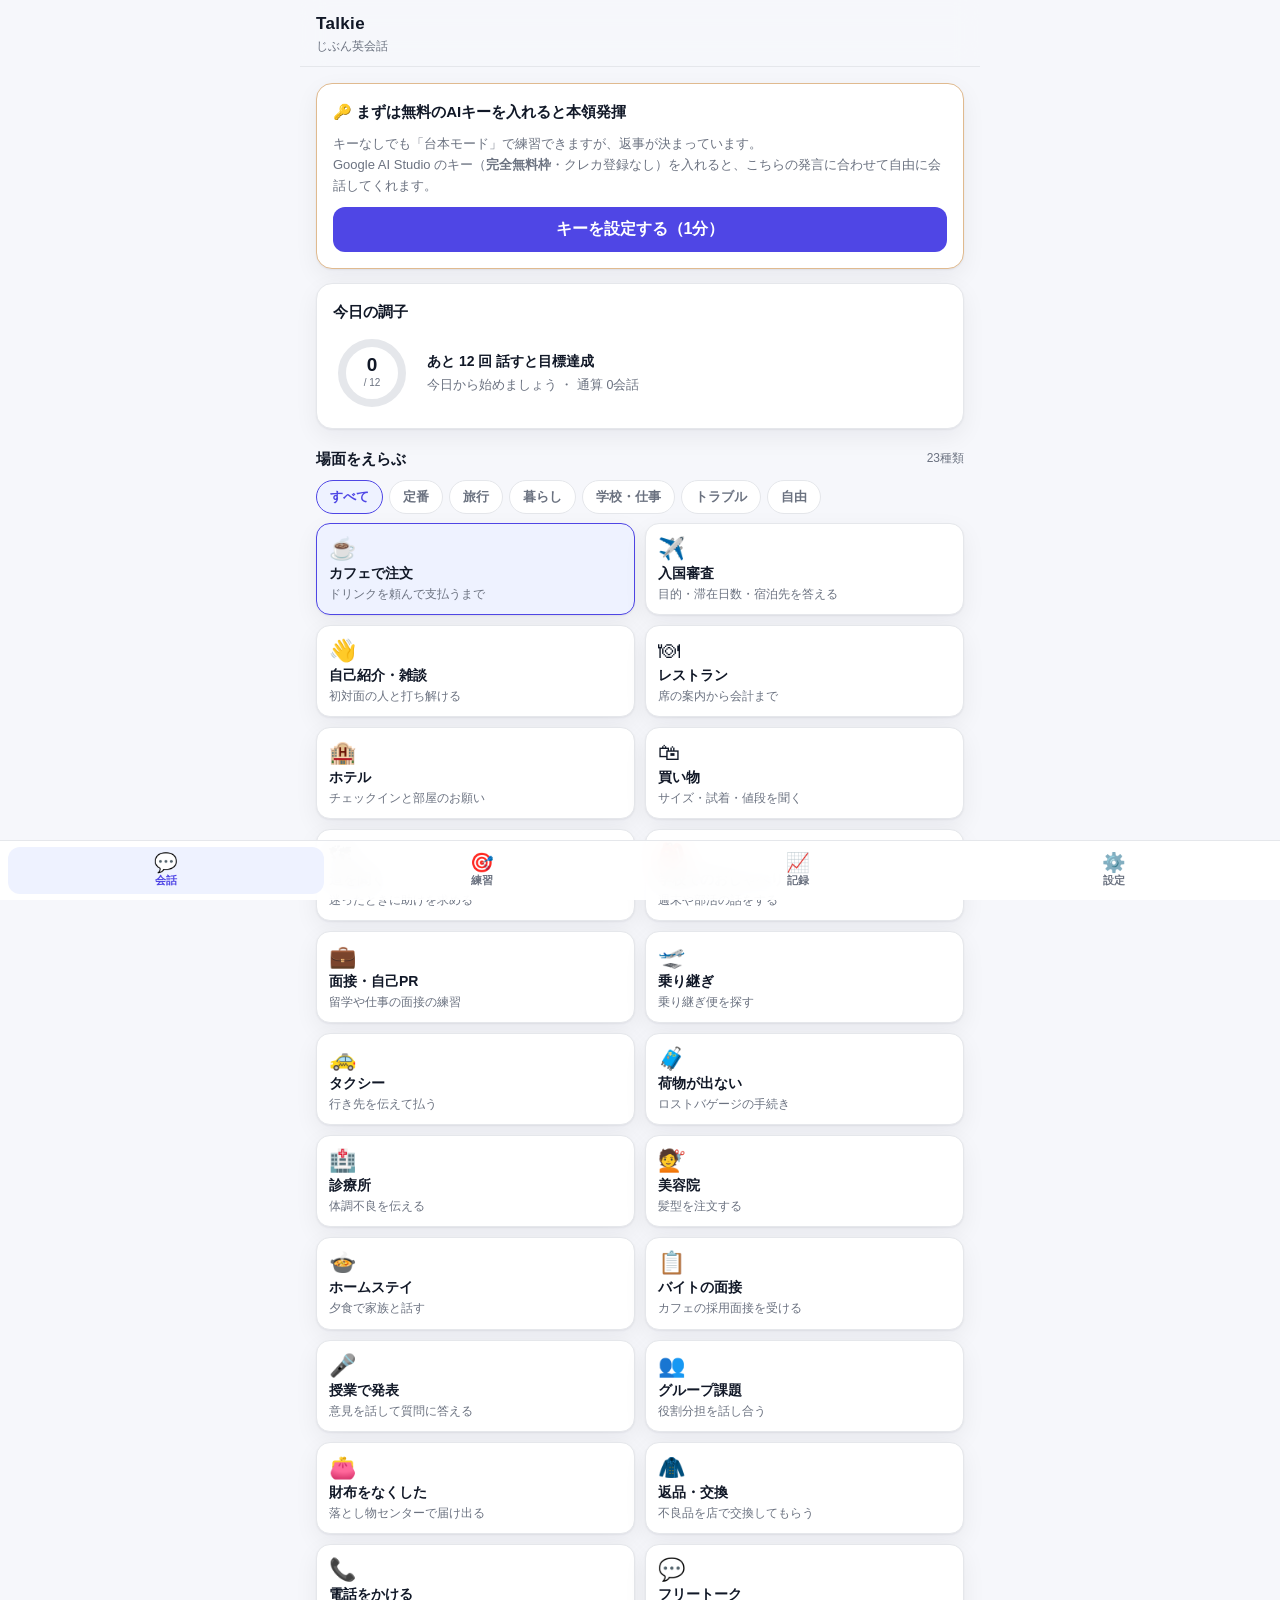
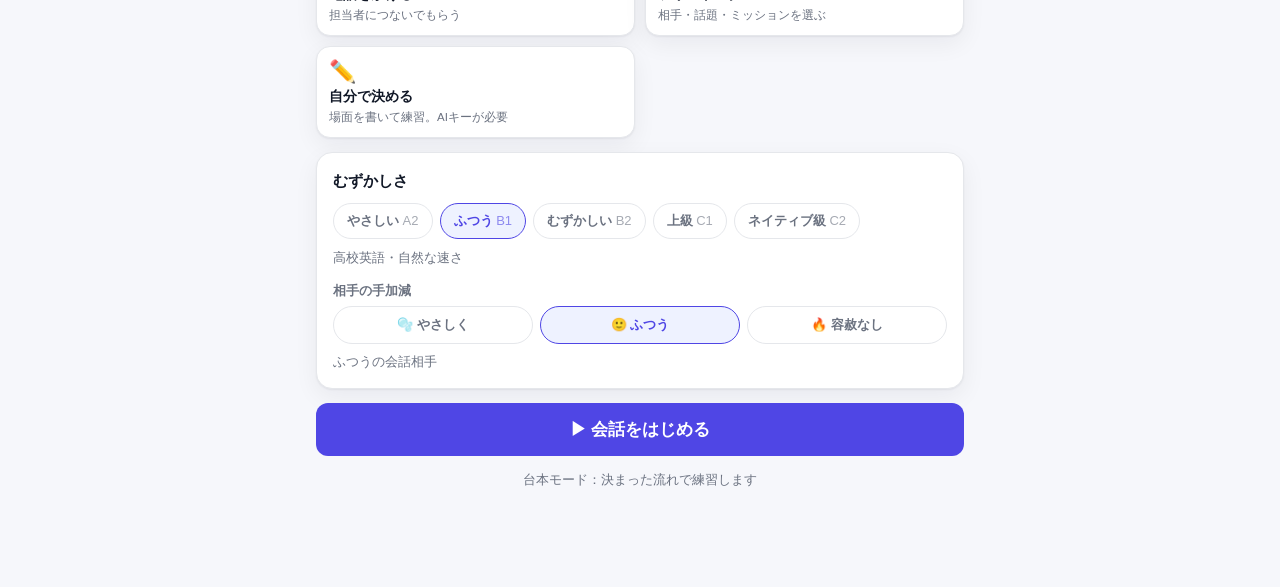
==== commit ada80302: "会話レベルを引き上げ：5段階＋手加減設定＋i+1語彙＋CEFR判定 - レベルを3→5段階（A2/B1/B2/C1/C2）。C1は抽象的な議論、C2は手加減なしの口語 - 相手の「手加減」を3段階で選" ====
--- a/index.html
+++ b/index.html
@@ -2645,6 +2645,22 @@
     {id:"wasgoingto",t:"I was going to ~, but ...",d:"〜する予定が変わった話",ex:"I was going to study last night, but I fell asleep at eight.",exja:"昨日勉強するつもりだったのに、8時に寝落ちした。"},
     {id:"eventhough",t:"even though ~",d:"〜なのに、と付け足す",ex:"He showed up even though he had a fever.",exja:"熱があったのに、あいつ来たんだよ。"},
     {id:"endedup",t:"I ended up ~ing",d:"結局〜することになった",ex:"We ended up talking for like three hours.",exja:"結局3時間くらい話しちゃった。"}],
+ d:[{id:'idsay',t:'I’d say ~ / I’d argue that ~',d:'断定せずに主張する',ex:"I'd say the second option makes more sense, at least for now.",exja:'今のところ2つ目の方が理にかなってると思う'},
+    {id:'strikes',t:'What strikes me is ~',d:'印象に残った点を言う',ex:"What strikes me is how quickly everyone adapted to it.",exja:'驚いたのは、みんなの適応の早さなんだ'},
+    {id:'fairpoint',t:"That's a fair point, but ~",d:'認めてから反論する',ex:"That's a fair point, but it only works if you have the time.",exja:'それは一理あるけど、時間がある人限定だよね'},
+    {id:'worthnoting',t:'It’s worth noting that ~',d:'見落とされがちな点を足す',ex:"It's worth noting that most of them had never studied abroad.",exja:'ほとんどが留学経験なしだった点は押さえておきたい'},
+    {id:'torn',t:'I’m torn between ~ and ~',d:'2つで迷っていると言う',ex:"I'm torn between studying abroad and staying here with my team.",exja:'留学するかチームに残るかで迷ってる'},
+    {id:'inthesense',t:'in the sense that ~',d:'どういう意味かを補う',ex:"It's risky, in the sense that you can't undo it later.",exja:'あとで取り消せないという意味でリスキーなんだ'},
+    {id:'cometothink',t:'Come to think of it, ~',d:'言われてみれば、と切り出す',ex:"Come to think of it, I've never actually asked her about it.",exja:'言われてみれば、本人に聞いたことなかったな'},
+    {id:'gothatfar',t:"I wouldn't go that far",d:'さすがに言い過ぎだと返す',ex:"I wouldn't go that far, but I see where you're coming from.",exja:'さすがにそこまでは言わないけど、言いたいことは分かる'}],
+ e:[{id:'ifanything',t:'If anything, ~',d:'むしろ逆だと言う',ex:"If anything, the second half was even harder than the first.",exja:'むしろ後半の方がきつかったくらい'},
+    {id:'notthat',t:"Not that I'm complaining",d:'文句じゃないけど、と添える',ex:"We ended up walking the whole way. Not that I'm complaining.",exja:'結局ずっと歩きだった。別に文句はないけどね'},
+    {id:'thatsaid',t:'That said, ~',d:'とはいえ、と流れを変える',ex:"That said, I'd probably do the exact same thing again.",exja:'とはいえ、たぶんまた同じことをやると思う'},
+    {id:'fingeronit',t:"I can't quite put my finger on it",d:'うまく言えないけど、と前置き',ex:"Something felt off. I can't quite put my finger on it.",exja:'何か引っかかったんだ。うまく言えないんだけど'},
+    {id:'stretch',t:'It’s a bit of a stretch to say ~',d:'それは言い過ぎだと指摘',ex:"It's a bit of a stretch to say the whole system is broken.",exja:'制度そのものが壊れてるっていうのは言い過ぎかな'},
+    {id:'forwhat',t:'For what it’s worth, ~',d:'参考までに、と意見を添える',ex:"For what it's worth, I thought your version was better.",exja:'参考までに言うと、君の案の方がよかったと思う'},
+    {id:'giveyouthat',t:"I'll give you that",d:'その点は認める',ex:"Okay, it's cheaper. I'll give you that.",exja:'まあ確かに安い。そこは認めるよ'},
+    {id:'youdthink',t:'You’d think ~, but ~',d:'〜と思うでしょ、でも',ex:"You'd think it gets easier, but honestly it doesn't.",exja:'楽になると思うでしょ？でも正直ならないんだよ'}],
  c:[{id:'thething',t:'The thing is, ...',d:'本題・言いにくいことを切り出す'},
     {id:'guess',t:'I guess / I suppose',d:'断定せずにぼかす'},
     {id:'notonly',t:'Not only ~ but also ~',d:'情報を重ねる'},
@@ -2764,10 +2780,30 @@
 const dailyQ = ()=>{ const d=new Date(); return DAILY[(Math.floor(d.getTime()/86400000)+d.getTimezoneOffset())%DAILY.length] || DAILY[0]; };
 
 const LEVELS = [
- {id:'a', t:'やさしい', d:'中学英語・短い文', ins:'Use very simple English (CEFR A2). Short sentences under 12 words, common words only, present and past simple. Speak slowly in style.'},
- {id:'b', t:'ふつう', d:'高校英語・自然な速さ', ins:'Use natural everyday English (CEFR B1). Sentences of 10-18 words, common phrasal verbs, contractions.'},
- {id:'c', t:'むずかしい', d:'ネイティブに近い', ins:'Use natural native-level English (CEFR B2-C1) including idioms, contractions and casual reductions. Do not simplify.'}
+ {id:'a', t:'やさしい', cefr:'A2', d:'中学英語・短い文でゆっくり',
+  ins:`Use very simple English (CEFR A2). Sentences under 12 words. Only the most common 1500 words. Present, past and future simple only. Avoid idioms and phrasal verbs except the most basic ones (get up, look for).`},
+ {id:'b', t:'ふつう', cefr:'B1', d:'高校英語・自然な速さ',
+  ins:`Use natural everyday English (CEFR B1). Sentences of 10-18 words. Common phrasal verbs and contractions. Simple relative clauses and present perfect are fine.`},
+ {id:'c', t:'むずかしい', cefr:'B2', d:'ネイティブに近い言い回し',
+  ins:`Use natural native English (CEFR B2). Use contractions, common idioms, phrasal verbs and casual reductions. Longer sentences with subordinate clauses. Do not simplify your vocabulary.`},
+ {id:'d', t:'上級', cefr:'C1', d:'議論・抽象的な話も遠慮なく',
+  ins:`Use rich, precise C1 English. Discuss abstract ideas, cause and effect, hypotheticals. Use hedging (I'd say, arguably, to some extent), discourse markers (that said, mind you, granted), and less common collocations. Do NOT slow down or explain your vocabulary. Challenge the learner's reasoning, not just their grammar.`},
+ {id:'e', t:'ネイティブ級', cefr:'C2', d:'手加減なし。速い口語と省略',
+  ins:`Speak exactly as you would to another native adult (C2). Full speed spoken English: ellipsis ("Been there.", "You would say that."), false starts, sarcasm, cultural references, regional idioms, and words a dictionary would call rare. Never simplify, never rephrase for the learner, and never acknowledge that they are a learner unless they ask.`}
 ];
+const LV = id => LEVELS.find(l=>l.id===id) || LEVELS[1];
+
+/* 相手の「手加減」の度合い */
+const STYLES=[
+ {id:'gentle', em:'🫧', t:'やさしく', d:'待ってくれる・言い直してくれる', rate:-0.1,
+  ins:`Be patient and supportive. If the learner struggles or goes silent, offer an easier way to answer. Rephrase your own question in simpler words when they seem stuck. Praise effort briefly.`},
+ {id:'normal', em:'🙂', t:'ふつう', d:'ふつうの会話相手', rate:0,
+  ins:`Behave like an ordinary conversation partner. Neither especially patient nor especially demanding.`},
+ {id:'tough', em:'🔥', t:'容赦なし', d:'反論してくる・どんどん進む', rate:0.12,
+  ins:`Be a demanding conversation partner. Push back on what the learner says and give the opposite opinion when it is reasonable to do so. Ask follow-up questions that require them to justify themselves ("Why do you think that?", "But doesn't that contradict what you just said?"). Move the conversation forward quickly. Do not offer easier phrasings. Interrupt with a reaction sometimes.`}
+];
+const ST = id => STYLES.find(x=>x.id===id) || STYLES[1];
+
 
 /* ---------- 2. 保存まわり ---------- */
 const LS = {cfg:'talkie.cfg', log:'talkie.sessions', ph:'talkie.phrases', use:'talkie.usage', weak:'talkie.weak'};
@@ -2779,7 +2815,7 @@
   autoSpeak:true, autoSend:true, showJa:false, level:'b', name:'', turns:8,
   handsFree:true, silence:4.5,
   free:{char:'sam', topic:'auto', topicCustom:'', mission:'auto', len:'normal'},
-  goal:12, quizMode:'mix', autoLevel:true
+  goal:12, quizMode:'mix', autoLevel:true, style:'normal'
 }, load(LS.cfg,{}));
 cfg.free=Object.assign({char:'sam',topic:'auto',topicCustom:'',mission:'auto',len:'normal'},cfg.free||{});
 const saveCfg = ()=> save(LS.cfg,cfg);
@@ -2878,7 +2914,8 @@
     const my=++speakSeq, t0=Date.now();
     const u=new SpeechSynthesisUtterance(String(text).replace(/[*_`#]/g,''));
     const v=pickVoice(); if(v){ u.voice=v; u.lang=v.lang; } else u.lang='en-US';
-    u.rate=rate||cfg.rate; u.pitch=1;
+    const styleDelta = (app && app.chat && app.chat.style)? ST(app.chat.style).rate : 0;
+    u.rate=Math.min(1.4,Math.max(0.5, rate!=null? rate : cfg.rate+styleDelta)); u.pitch=1;
     let fired=false, watch=null;
     const fin=()=>{ if(fired) return; fired=true; clearInterval(watch); if(my===speakSeq) done(); };
     u.onend=fin; u.onerror=fin;
@@ -2983,8 +3020,10 @@
   hints:{type:'array',items:S({en:{type:'string'},ja:{type:'string'}},['en','ja'])},
   feedback:S({
     status:{type:'string',enum:['good','tip','none']},
-    better:{type:'string'}, why_ja:{type:'string'}
+    better:{type:'string'}, why_ja:{type:'string'},
+    cat:{type:'string',enum:['tense','article','preposition','word-order','plural','vocab','expression','question','other']}
   },['status']),
+  new_words:{type:'array',items:S({en:{type:'string'},ja:{type:'string'},why_ja:{type:'string'}},['en','ja'])},
   done:{type:'boolean'},
   mission_used:{type:'boolean'}
 },['reply','reply_ja','hints','feedback','done']);
@@ -2994,6 +3033,10 @@
 },['en','ja','example_en','example_ja']);
 const REPORT_SCHEMA = S({
   score:{type:'integer'}, summary_ja:{type:'string'},
+  cefr:{type:'string',enum:['A1','A2','B1','B2','C1','C2']},
+  cefr_why_ja:{type:'string'},
+  advanced_used:{type:'array',items:{type:'string'}},
+  next_expressions:{type:'array',items:S({en:{type:'string'},ja:{type:'string'},when_ja:{type:'string'}},['en','ja'])},
   good_points:{type:'array',items:{type:'string'}},
   fixes:{type:'array',items:S({you:{type:'string'},better:{type:'string'},why_ja:{type:'string'},
     cat:{type:'string',enum:['tense','article','preposition','word-order','plural','vocab','expression','question','other']}},['you','better','why_ja'])},
@@ -3095,8 +3138,18 @@
   ${sc&&sc.id==='free'? freePanel() : ''}
   <div class="card">
     <h2>むずかしさ</h2>
-    <div class="seg" id="lvl">${LEVELS.map(l=>`<button data-l="${l.id}" class="${cfg.level===l.id?'on':''}">${l.t}</button>`).join('')}</div>
-    <p class="muted" style="margin:8px 0 0">${esc(LEVELS.find(l=>l.id===cfg.level).d)}</p>
+    <div style="display:flex;flex-wrap:wrap;gap:7px" id="lvl">
+      ${LEVELS.map(l=>`<button class="chip" data-l="${l.id}"
+        style="${cfg.level===l.id?'border-color:var(--accent);color:var(--accent);background:var(--accent-soft);':''}padding:8px 13px;font-size:13px;font-weight:700">${l.t}<span style="opacity:.6;font-weight:400"> ${l.cefr}</span></button>`).join('')}
+    </div>
+    <p class="muted" style="margin:9px 0 0">${esc(LV(cfg.level).d)}</p>
+    ${cfg.level==='e'?`<p class="muted" style="margin:6px 0 0;color:var(--warn)">⚠️ 手加減なしです。聞き取れなくて当たり前なので、🐢ボタンをどんどん使ってください。</p>`:''}
+    <label class="f">相手の手加減</label>
+    <div style="display:flex;gap:7px" id="sty">
+      ${STYLES.map(x=>`<button class="chip grow" data-st="${x.id}"
+        style="${cfg.style===x.id?'border-color:var(--accent);color:var(--accent);background:var(--accent-soft);':''}padding:9px 6px;font-size:13px;font-weight:700;text-align:center">${x.em} ${x.t}</button>`).join('')}
+    </div>
+    <p class="muted" style="margin:8px 0 0">${esc(ST(cfg.style).d)}${cfg.style!=='normal'?`　（話す速さも${cfg.style==='tough'?'少し速く':'少しゆっくり'}なります）`:''}</p>
   </div>
   <button class="btn block" id="start" style="padding:15px;font-size:17px" ${needKey?'disabled':''}>
     ${needKey?'このシーンはAIキーが必要です':'▶︎ 会話をはじめる'}
@@ -3112,6 +3165,7 @@
   $('#scenes').onclick=e=>{ const b=e.target.closest('[data-s]'); if(!b) return; pick.scene=b.dataset.s; render(); };
   m.querySelectorAll('[data-cat]').forEach(b=>b.onclick=()=>{ pick.cat=b.dataset.cat; render(); });
   $('#lvl').onclick=e=>{ const b=e.target.closest('[data-l]'); if(!b) return; cfg.level=b.dataset.l; saveCfg(); render(); };
+  $('#sty').onclick=e=>{ const b=e.target.closest('[data-st]'); if(!b) return; cfg.style=b.dataset.st; saveCfg(); render(); };
   const cu=$('#customSit'); if(cu) cu.oninput=e=>{ pick.custom=e.target.value; };
   bindFreePanel();
   $('#start').onclick=()=>startChat(pick.scene);
@@ -3220,7 +3274,7 @@
   const mi = isFree? missionOf() : null;
   if(isFree && cfg.free.topic==='custom' && !cfg.free.topicCustom.trim()){ toast('話したいことを書くか、別の話題を選んでください'); return; }
   app.chat={
-    scene:sc, level:cfg.level, custom:pick.custom.trim(),
+    scene:sc, level:cfg.level, style:cfg.style, custom:pick.custom.trim(),
     char:ch, topic:isFree? topicOf() : '', mission:mi, missionDone:false,
     len:isFree? cfg.free.len : 'normal', accent: ch? ch.acc : '',
     msgs:[], step:0, t0:Date.now(), hints:null, showHints:false, ended:false, report:null,
@@ -3236,7 +3290,8 @@
   $('#hTitle').textContent=(c.char? c.char.em+' '+c.char.name : c.scene.em+' '+c.scene.t);
   $('#hSub').textContent=[
     c.char? c.char.t : (hasKey()?'AIモード':'台本モード'),
-    LEVELS.find(l=>l.id===c.level).t,
+    LV(c.level).t+'('+LV(c.level).cefr+')',
+    c.style!=='normal'? ST(c.style).em+ST(c.style).t : '',
     c.mission? (c.missionDone?'⭐️ ミッション達成':'🎯 '+c.mission.t) : ''
   ].filter(Boolean).join(' ・ ');
   m.innerHTML=`<div id="chatScroll"></div>`;
@@ -3254,7 +3309,18 @@
           <button class="chip" data-say="${i}">🔊 もう一度</button>
           <button class="chip" data-slow="${i}">🐢 ゆっくり</button>
           ${msg.ja?`<button class="chip" data-ja="${i}">${(cfg.showJa||msg.open)?'訳をかくす':'日本語で見る'}</button>`:''}
-        </div></div>`;
+          ${(msg.nw&&msg.nw.length)?`<button class="chip" data-nw="${i}" style="border-color:color-mix(in srgb,var(--accent) 45%,var(--line));color:var(--accent)">📖 いまの表現 ${msg.nw.length}</button>`:''}
+        </div>
+        ${(msg.nw&&msg.nw.length&&msg.nwOpen)?`<div class="hintbox" style="max-width:none">
+          <div class="hh">📖 いまの言い方（少し上のレベル）</div>
+          ${msg.nw.map((x,k)=>`<div class="hint" style="cursor:default">
+            <div class="he">${esc(x.en)} <button class="chip" data-sayt="${esc(x.en)}">🔊</button></div>
+            <div class="hj">${esc(x.ja)}</div>
+            ${x.why_ja?`<div class="hj" style="margin-top:3px">💡 ${esc(x.why_ja)}</div>`:''}
+            <button class="chip" data-nwkeep="${i}:${k}" style="margin-top:6px">📒 フレーズ帳に入れる</button>
+          </div>`).join('')}
+        </div>`:''}
+        </div>`;
     }else{
       h+=`<div class="msg me"><div class="bub"><div class="en">${esc(msg.en)}</div>${msg.mission?`<div class="ja">⭐️ ミッション達成！「${esc(c.mission?c.mission.t:'')}」</div>`:''}</div></div>`;
       if(msg.fb && msg.fb.status && msg.fb.status!=='none'){
@@ -3299,7 +3365,7 @@
       ${hasKey()?`<button class="btn ghost sm" id="bSimple">🐢 やさしく言い直して</button>`:''}
       ${hasKey()?`<button class="btn ghost sm" id="bWord">🔤 英語でなんて言う？</button>`:''}
       ${hasKey()&&free?`<button class="btn ghost sm" id="bTopic">🔀 話題を変える</button>`:''}
-      ${hasKey()?`<button class="btn ghost sm" id="bLevel">🎚 ${LEVELS.find(l=>l.id===c.level).t}にしている</button>`:''}
+      ${hasKey()?`<button class="btn ghost sm" id="bLevel">🎚 ${LV(c.level).t}にしている</button>`:''}
       <button class="btn ghost sm" id="bEnd">🏁 会話を終える</button>
     </div>`;
     if(free && c.mission){
@@ -3312,6 +3378,8 @@
   box.querySelectorAll('[data-slow]').forEach(b=>b.onclick=()=>speak(c.msgs[+b.dataset.slow].en, Math.max(0.55,cfg.rate-0.25)));
   box.querySelectorAll('[data-sayt]').forEach(b=>b.onclick=()=>speak(b.dataset.sayt));
   box.querySelectorAll('[data-ja]').forEach(b=>b.onclick=()=>{ const i=+b.dataset.ja; c.msgs[i].open=!(cfg.showJa||c.msgs[i].open); paintMsgs(); });
+  box.querySelectorAll('[data-nw]').forEach(b=>b.onclick=()=>{ const i=+b.dataset.nw; c.msgs[i].nwOpen=!c.msgs[i].nwOpen; paintMsgs(); });
+  box.querySelectorAll('[data-nwkeep]').forEach(b=>b.onclick=()=>{ const [i,k]=b.dataset.nwkeep.split(':').map(Number); const x=c.msgs[i].nw[k]; addPhrase(x.en,x.ja,'会話で出た表現'); });
   box.querySelectorAll('[data-keep]').forEach(b=>b.onclick=()=>{ const f=c.msgs[+b.dataset.keep].fb; addPhrase(f.better, f.why_ja||'', c.scene.t); });
   box.querySelectorAll('[data-h]').forEach(b=>b.onclick=()=>{ $('#txt').value=c.hints[+b.dataset.h].en; c.showHints=false; paintMsgs(); $('#txt').focus(); });
   const bh=$('#bHint'); if(bh) bh.onclick=onHint;
@@ -3340,7 +3408,7 @@
 
 /* --- AIへの指示文 --- */
 function systemPrompt(c){
-  const lv=LEVELS.find(l=>l.id===c.level);
+  const lv=LV(c.level);
   const isFree=c.scene.id==='free';
   let sit=c.scene.custom? c.custom : c.scene.sit;
   let role=c.scene.custom? 'the most natural conversation partner for this situation' : c.scene.role;
@@ -3351,23 +3419,41 @@
       : 'Pick an interesting everyday topic yourself and start from there.')
       +' Share your own opinions and small stories too, so it feels like a real two-way conversation, not an interview.';
   }
-  return `You are ${role}. You are having a spoken English conversation with a Japanese learner${cfg.name?' named '+cfg.name:''}.
+  const st=ST(c.style||'normal');
+  return `You are ${role}. You are having a REAL spoken conversation with a Japanese learner of English${cfg.name?' named '+cfg.name:''}.
 
 SITUATION: ${sit}
 
-RULES
+## How you speak
 - ${lv.ins}
-- Speak ONLY as the character. One turn at a time: 1-3 sentences, then usually a question so the learner can respond.
-- Never write romaji or Japanese inside "reply". "reply" is spoken aloud by a text-to-speech engine, so no emoji, no asterisks, no stage directions.
-- React naturally to what the learner actually said, even if their English is broken. Never say "as an AI".
-- If the learner writes in Japanese, gently continue in English and include what they probably meant in your hints.
-- "reply_ja" is a natural Japanese translation of your reply.
-- "hints" = exactly 3 different, natural things the LEARNER could say next as a reply to you, at their level, each with a Japanese translation. Make them genuinely different in content, not three ways to say the same thing.
+- ${st.ins}
+- One turn at a time: 1-3 sentences. Usually end with something the learner can respond to — but not always a question. Sometimes just react and let them carry it.
+- Speak ONLY as the character. "reply" is read aloud by a speech engine: no emoji, no asterisks, no stage directions, no romaji, no Japanese.
+- Never say "as an AI". Never break character. Never grade or correct them inside "reply" (corrections go in "feedback" only)${c.style==='gentle'?' — you may naturally re-use the correct form in your own sentence, without pointing it out':''}.
+
+## How you keep the conversation alive (this is the important part)
+- You are a PERSON with your own opinions, habits and small stories. Volunteer them. A conversation where you only ask questions is a failure.
+- Actually respond to the CONTENT of what they said, not just its form. Pick up the most interesting detail and go after it.
+- If their answer is thin ("It was fun."), dig one level deeper: ask what specifically, why, what happened next, how it felt.
+- Never ask a question you have already asked, and never re-ask something they just answered.
+- Let the topic drift the way real conversation does: their answer should suggest your next subject.
+- Vary your turn shapes: sometimes a reaction + your own story, sometimes a short surprised comment, sometimes a follow-up question, sometimes disagreement.
+- Silence and short answers are the learner's problem to solve; give them something concrete to react to rather than an open "What else?".
+
+## Stretching their English (i+1)
+- Deliberately include ONE expression slightly above their current level in most of your turns: a natural collocation, phrasal verb, or idiom they probably do not use yet — but that the surrounding context makes guessable.
+- Put that expression (max 2 per turn) into "new_words" with a natural Japanese meaning and, in "why_ja", when a native would use it (max 40 Japanese characters). If your turn contains nothing above their level, return an empty array.
+
+## The JSON fields
+- "reply_ja": a natural Japanese translation of your reply, in spoken Japanese, not a literal gloss.
+- "hints": exactly 3 things the LEARNER could say next. They must differ in CONTENT and direction — for example (1) answer straight, (2) ask something back, (3) disagree, hesitate or change the subject. Not three ways to say the same thing. Match their level, 3-12 words each.
 - "feedback" is about the learner's LAST message only:
-   * status "none" for their very first turn or if they said nothing meaningful.
-   * status "good" if it was already natural (leave "better" empty).
-   * status "tip" if a native would phrase it differently: put the improved English in "better" and a SHORT Japanese explanation (max 40 Japanese characters) in "why_ja". Only mention what matters for being understood — never nitpick.
-- "done" = true only when the scene has reached a natural ending (goodbye, payment finished, etc.).
+   * "none" for their very first turn, or if they said nothing meaningful.
+   * "good" if it was already natural for their level (leave "better" empty).
+   * "tip" if a native would say it differently. Put the improved English in "better" and a SHORT Japanese explanation (max 40 Japanese characters) in "why_ja".
+   * At levels A2-B1, only flag things that hurt understanding. At B2 and above, also flag unnatural collocations, register mismatches (too formal or too childish for the situation), and sentences that are correct but that no native would actually say.
+   * "cat": which kind of issue it is — tense / article / preposition / word-order / plural / vocab / expression / question / other.
+- "done": true only when the scene has genuinely finished.
 ${lengthRule(c)}${missionRule(c)}`;
 }
 function lengthRule(c){
@@ -3395,7 +3481,7 @@
       else if(directive) contents.push({role:'user',parts:[{text:directive}]});
       const r=await gemini({system:systemPrompt(c), contents, schema:TURN_SCHEMA});
       app.busy=false;
-      c.msgs.push({role:'ai', en:r.reply, ja:r.reply_ja});
+      c.msgs.push({role:'ai', en:r.reply, ja:r.reply_ja, nw:(r.new_words||[]).slice(0,2)});
       const last=[...c.msgs].reverse().find(m=>m.role==='me');
       if(last && r.feedback && !(directive && r.feedback.status==='none' && last.fb)) last.fb=r.feedback;
       c.hints=(r.hints||[]).slice(0,3); c.showHints=false;
@@ -3480,7 +3566,7 @@
   if(!hasKey()){ toast('この機能はAIキーが必要です'); return; }
   app.busy=true; paintMsgs();
   try{
-    const lv=LEVELS.find(l=>l.id===c.level);
+    const lv=LV(c.level);
     const r=await gemini({
       system:`A Japanese learner wants to know how to say something in English during a conversation. Reply in JSON.
 - "en": the most natural English word or phrase real speakers use for it. NOT a literal dictionary translation.
@@ -3500,7 +3586,7 @@
   if(!hasKey()){ toast('この機能はAIキーが必要です'); return; }
   app.busy=true; paintMsgs();
   try{
-    const lv=LEVELS.find(l=>l.id===app.chat.level);
+    const lv=LV(app.chat.level);
     const r=await gemini({
       system:`Translate the learner's Japanese into ONE natural English sentence they could actually say in this conversation. ${lv.ins} Reply with JSON only.`,
       contents:[{role:'user',parts:[{text:'Conversation so far:\n'+app.chat.msgs.slice(-4).map(m=>(m.role==='ai'?'Partner: ':'Me: ')+m.en).join('\n')+'\n\nJapanese to say: '+ja}]}],
@@ -3531,8 +3617,12 @@
 - "good_points": 1-3 short Japanese strings, each quoting the learner's own English that worked well.
 - "fixes": up to 3 items. "you" = what the learner actually wrote, "better" = a natural rewrite, "why_ja" = short Japanese reason (max 40 chars). "cat" = which kind of mistake it is: tense(時制) / article(冠詞) / preposition(前置詞) / word-order(語順) / plural(単複) / vocab(単語選び) / expression(言い回しが不自然) / question(疑問文の作り方) / other. Only real problems, not nitpicks. Empty array if nothing to fix.
 - "phrases": 3-5 useful English expressions FROM OR FOR this scene worth memorizing, with Japanese.
+- "cefr": your honest CEFR estimate of the ENGLISH THE LEARNER PRODUCED in this conversation (A1-C2). Judge only what they actually wrote: sentence length, range of structures, and whether they could handle the unexpected. Do not inflate it to be kind.
+- "cefr_why_ja": one Japanese sentence saying what specifically decided that level, quoting their English.
+- "advanced_used": Japanese strings naming any expression above the basics that they actually pulled off, quoting it. Empty array if none.
+- "next_expressions": 2-4 expressions ONE STEP ABOVE what they used, that would have fit this exact conversation. {"en","ja","when_ja" = when to use it, max 25 Japanese chars}. These should feel like the natural next thing to learn, not random vocabulary.
 - "next_goal_ja": one concrete thing to try next time, in Japanese, one sentence.`,
-        contents:[{role:'user',parts:[{text:`Scene: ${c.scene.custom?c.custom:c.scene.t}${c.char?' (free talk with '+c.char.name+')':''}${c.topic?'\nTopic: '+c.topic:''}${c.mission?'\nThe learner was trying to use: '+c.mission.t+' ('+(c.missionDone?'they managed it':'they did not manage it')+')':''}\nLevel: ${LEVELS.find(l=>l.id===c.level).t}\n\n`+c.msgs.map(m=>(m.role==='ai'?'Partner: ':'Learner: ')+m.en).join('\n')}]}],
+        contents:[{role:'user',parts:[{text:`Scene: ${c.scene.custom?c.custom:c.scene.t}${c.char?' (free talk with '+c.char.name+')':''}${c.topic?'\nTopic: '+c.topic:''}${c.mission?'\nThe learner was trying to use: '+c.mission.t+' ('+(c.missionDone?'they managed it':'they did not manage it')+')':''}\nLevel setting: ${LV(c.level).t} (${LV(c.level).cefr}) / partner style: ${ST(c.style||'normal').t}\n\n`+c.msgs.map(m=>(m.role==='ai'?'Partner: ':'Learner: ')+m.en).join('\n')}]}],
         schema:REPORT_SCHEMA, temp:0.6});
     }catch(e){ toast(e.message); }
   }
@@ -3544,7 +3634,7 @@
     id:uid(), ts:Date.now(), scene:c.scene.custom?c.custom.slice(0,24):c.scene.t, sceneId:c.scene.id,
     level:c.level, turns:mine.length, words:mine.reduce((a,m)=>a+wordCount(m.en),0), sec,
     char:c.char?c.char.name:'', mission:c.mission?c.mission.t:'', missionDone:!!c.missionDone,
-    score:rep.score||null, msgs:c.msgs.map(m=>({r:m.role,en:m.en,ja:m.ja||''})), report:rep
+    score:rep.score||null, cefr:rep.cefr||'', style:c.style||'normal', msgs:c.msgs.map(m=>({r:m.role,en:m.en,ja:m.ja||''})), report:rep
   });
   sessions=sessions.slice(0,120); save(LS.log,sessions);
   (rep.fixes||[]).forEach(f=>{
@@ -3559,7 +3649,10 @@
   const words=mine.reduce((a,m)=>a+wordCount(m.en),0);
   const sc=c.scene;
   const phr=(sc.script||[]).flatMap(s=>s.hints||[]).slice(0,5);
+  const avgw = mine.length? words/mine.length : 0;
   return {
+    cefr: avgw<4?'A1':avgw<6?'A2':avgw<9?'B1':avgw<13?'B2':'C1',
+    cefr_why_ja:`1回あたり平均${avgw.toFixed(1)}語で話していました（AIキーを入れると中身まで見て判定します）`,
     score: Math.min(100, 45+mine.length*5+Math.min(25,Math.round(words/3))),
     summary_ja:`${mine.length}回、合計${words}語を英語で話しました。まずは最後までやり切ったことが立派です。`,
     good_points:[`「${mine[0]?mine[0].en:''}」から会話を始められました`],
@@ -3590,8 +3683,18 @@
       <div><b>${st.uniq}</b><span>語彙の種類</span></div>
     </div>
     <p class="muted" style="margin:-4px 0 12px">1回あたり平均 ${st.avg.toFixed(1)} 語・いちばん長い文は ${st.longest} 語。${st.avg<5?'もう一言そえると、ぐっと会話らしくなります。':st.avg<9?'いい長さです。理由(because〜)を足すとさらに伸びます。':'しっかり文で話せています。'}</p>
-    <div class="row" style="margin-bottom:8px"><div style="font-size:32px;font-weight:800;line-height:1">${r.score??'-'}</div><div class="muted grow">点／100<div class="bar" style="margin-top:5px"><i style="width:${Math.max(4,Math.min(100,r.score||0))}%"></i></div></div></div>
+    <div class="row" style="margin-bottom:8px">
+      <div style="font-size:32px;font-weight:800;line-height:1">${r.score??'-'}</div>
+      <div class="muted grow">点／100<div class="bar" style="margin-top:5px"><i style="width:${Math.max(4,Math.min(100,r.score||0))}%"></i></div></div>
+      ${r.cefr?`<div style="text-align:center;padding:6px 12px;border:1px solid var(--accent);border-radius:12px">
+        <div style="font-size:19px;font-weight:800;color:var(--accent);line-height:1.1">${esc(r.cefr)}</div>
+        <div style="font-size:9.5px;color:var(--sub)">今日の英語</div></div>`:''}
+    </div>
+    ${r.cefr_why_ja?`<p class="muted" style="margin:0 0 10px;font-size:12.5px">📏 ${esc(r.cefr_why_ja)}　<span style="opacity:.8">（相手のレベル設定は ${esc(LV(c.level).cefr)}）</span></p>`:''}
     <p style="margin:6px 0 12px">${esc(r.summary_ja||'')}</p>
+    ${(r.advanced_used||[]).length?`<div style="margin-bottom:12px;padding:10px 12px;border-radius:12px;border:1px solid color-mix(in srgb,var(--ok) 45%,var(--line))">
+      <b style="font-size:13px;color:var(--ok)">⬆️ 一段上の言い方が出ました</b>
+      <ul style="margin:5px 0 0;padding-left:18px;font-size:13.5px">${r.advanced_used.map(x=>`<li>${esc(x)}</li>`).join('')}</ul></div>`:''}
     ${(r.good_points||[]).length?`<div style="margin-bottom:12px"><b style="font-size:13px;color:var(--ok)">よかったところ</b>
       <ul style="margin:5px 0 0;padding-left:18px;font-size:14px">${r.good_points.map(g=>`<li>${esc(g)}</li>`).join('')}</ul></div>`:''}
     ${(r.fixes||[]).length?`<div style="margin-bottom:12px"><b style="font-size:13px;color:var(--warn)">ここを直すともっと伝わる</b>
@@ -3603,6 +3706,12 @@
       ${r.phrases.map(p=>`<div class="row" style="margin-top:6px"><div class="grow"><div style="font-weight:600">${esc(p.en)}</div><div class="muted" style="font-size:12px">${esc(p.ja)}</div></div>
       <button class="chip" data-sayt="${esc(p.en)}">🔊</button></div>`).join('')}
       <button class="btn soft block sm" id="keepAll" style="margin-top:10px">📒 まとめてフレーズ帳に入れる</button></div>`:''}
+    ${(r.next_expressions||[]).length?`<div style="margin-top:14px"><b style="font-size:13px">次に使えるとレベルが上がる言い方</b>
+      ${r.next_expressions.map(p=>`<div style="border:1px solid var(--line);border-radius:12px;padding:9px 11px;margin-top:6px">
+        <div style="font-weight:700">${esc(p.en)} <button class="chip" data-sayt="${esc(p.en)}">🔊</button></div>
+        <div class="muted" style="font-size:12.5px">${esc(p.ja)}</div>
+        ${p.when_ja?`<div class="muted" style="font-size:11.5px;margin-top:2px">🗣 ${esc(p.when_ja)}</div>`:''}</div>`).join('')}
+      <button class="btn soft block sm" id="keepNext" style="margin-top:9px">📒 この4つをフレーズ帳に入れる</button></div>`:''}
     <p style="margin:14px 0 0;padding:10px 12px;background:var(--accent-soft);border-radius:12px;font-size:14px">🎯 次の目標：${esc(r.next_goal_ja||'')}</p>
     <div class="row" style="margin-top:12px">
       <button class="btn grow" id="again">もう一度おなじ場面で</button>
@@ -3614,6 +3723,10 @@
 /* レポート内ボタン（描き直されるので委譲で受ける） */
 document.addEventListener('click',e=>{
   const c=app.chat;
+  if(e.target.closest('#keepNext') && c&&c.report){
+    (c.report.next_expressions||[]).forEach(p=>addPhrase(p.en,p.ja,'次に狙う表現',true));
+    save(LS.ph,phrases); toast('フレーズ帳に入れました');
+  }
   if(e.target.closest('#keepAll') && c&&c.report){
     (c.report.phrases||[]).forEach(p=>addPhrase(p.en,p.ja,c.scene.t,true));
     save(LS.ph,phrases); toast('フレーズ帳に入れました');
@@ -4099,7 +4212,21 @@
   ${avgScore(5)!=null?`<div class="card"><h2>いまの実力</h2>
     <div class="row"><div style="font-size:34px;font-weight:800;line-height:1">${avgScore(5)}</div>
       <div class="grow"><div class="muted">直近5回の平均点</div>
-        <div class="bar" style="margin-top:5px"><i style="width:${avgScore(5)}%"></i></div></div></div>
+        <div class="bar" style="margin-top:5px"><i style="width:${avgScore(5)}%"></i></div></div>
+      ${(()=>{const cs=sessions.filter(x=>x.cefr).slice(0,5); if(!cs.length) return '';
+        const order=['A1','A2','B1','B2','C1','C2'];
+        const top=order[Math.round(cs.reduce((a,x)=>a+order.indexOf(x.cefr),0)/cs.length)]||cs[0].cefr;
+        return `<div style="text-align:center;padding:6px 12px;border:1px solid var(--accent);border-radius:12px">
+          <div style="font-size:19px;font-weight:800;color:var(--accent);line-height:1.1">${esc(top)}</div>
+          <div style="font-size:9.5px;color:var(--sub)">最近の英語</div></div>`; })()}
+    </div>
+    ${(()=>{const cs=sessions.filter(x=>x.cefr).slice(0,8).reverse(); if(cs.length<2) return '';
+      const order=['A1','A2','B1','B2','C1','C2'];
+      return `<div style="display:flex;align-items:flex-end;gap:5px;height:52px;margin-top:10px">
+        ${cs.map(x=>`<div style="flex:1;display:flex;flex-direction:column;align-items:center;gap:3px;height:100%;justify-content:flex-end">
+          <div style="width:100%;height:${(order.indexOf(x.cefr)+1)/6*36}px;border-radius:5px;background:var(--accent)"></div>
+          <div style="font-size:9px;color:var(--sub)">${esc(x.cefr)}</div></div>`).join('')}
+      </div><div class="muted" style="font-size:11.5px;margin-top:4px">実際に話した英語のレベルの推移（古い→新しい）</div>`; })()}
     ${(()=>{const sg=levelSuggestion(); return sg?`<div style="margin-top:12px;padding:11px 13px;background:var(--accent-soft);border-radius:12px">
       <div style="font-size:13.5px;font-weight:700">${sg.up?'⬆️ そろそろ上げてみませんか？':'⬇️ 少し下げてみませんか？'}</div>
       <div class="muted" style="font-size:12px;margin:3px 0 8px">${esc(sg.why)}</div>
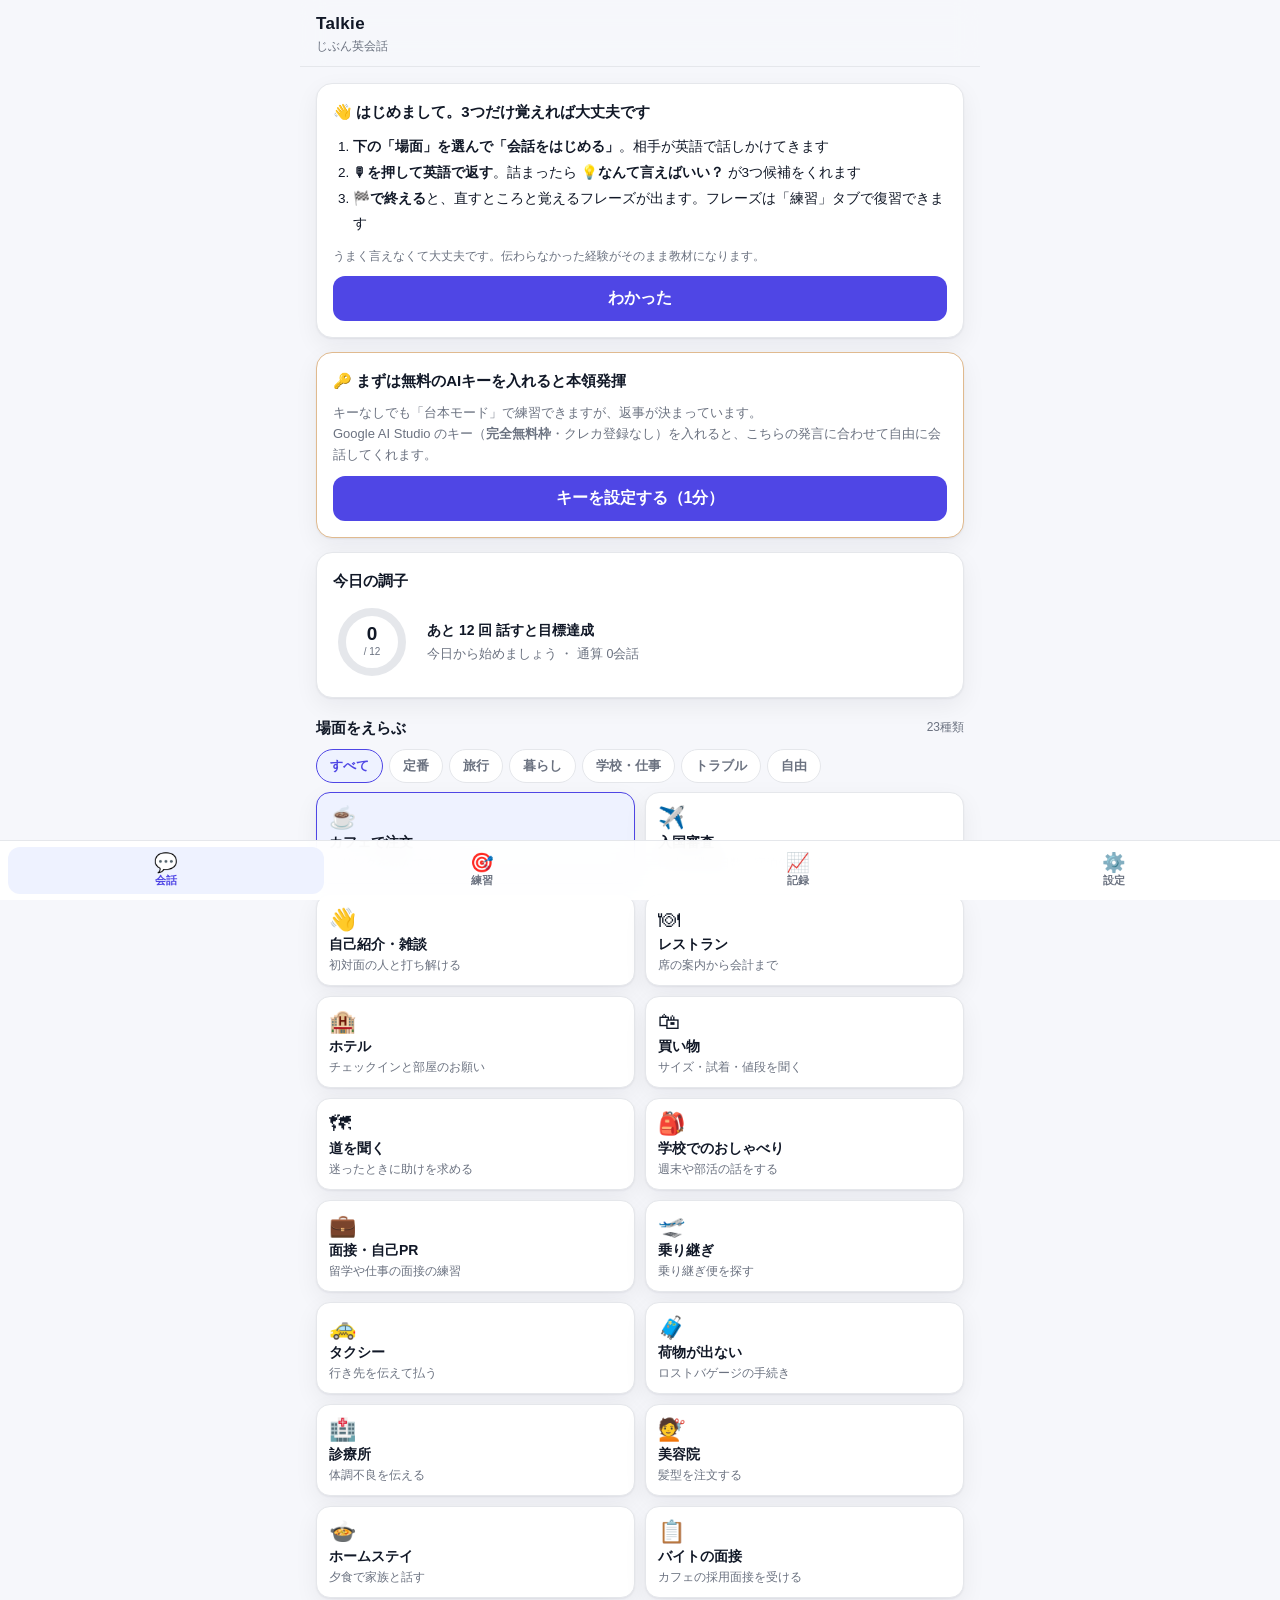
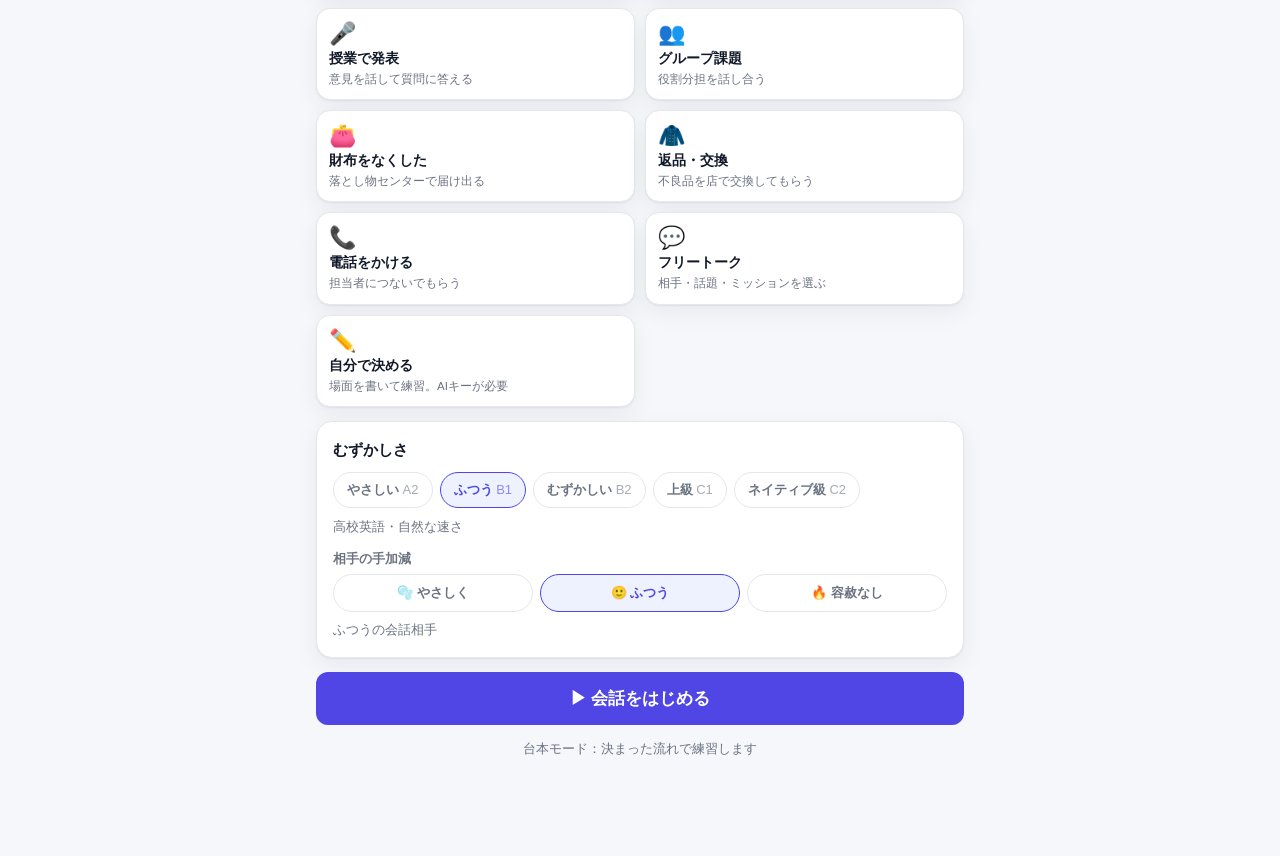
==== commit e0e42858: "仕組みの穴を埋める：会話の再開・字幕オフ・音読・弱点からの導線ほか - 途中でやめた会話を保存し、ホームから「つづきから」再開（7日間保持） - 🎧字幕オフモード。相手のセリフをぼかし、耳だけで勝負す" ====
--- a/index.html
+++ b/index.html
@@ -2806,7 +2806,7 @@
 
 
 /* ---------- 2. 保存まわり ---------- */
-const LS = {cfg:'talkie.cfg', log:'talkie.sessions', ph:'talkie.phrases', use:'talkie.usage', weak:'talkie.weak'};
+const LS = {cfg:'talkie.cfg', log:'talkie.sessions', ph:'talkie.phrases', use:'talkie.usage', weak:'talkie.weak', draft:'talkie.draft'};
 const load = (k,d)=>{ try{ const v=localStorage.getItem(k); return v?JSON.parse(v):d; }catch(e){ return d; } };
 const save = (k,v)=>{ try{ localStorage.setItem(k,JSON.stringify(v)); }catch(e){ toast('保存できませんでした'); } };
 
@@ -2815,9 +2815,11 @@
   autoSpeak:true, autoSend:true, showJa:false, level:'b', name:'', turns:8,
   handsFree:true, silence:4.5,
   free:{char:'sam', topic:'auto', topicCustom:'', mission:'auto', len:'normal'},
+  mission:'auto', hideEn:false, seenGuide:false,
   goal:12, quizMode:'mix', autoLevel:true, style:'normal'
 }, load(LS.cfg,{}));
 cfg.free=Object.assign({char:'sam',topic:'auto',topicCustom:'',mission:'auto',len:'normal'},cfg.free||{});
+if(cfg.mission==null) cfg.mission=cfg.free.mission||'auto';
 const saveCfg = ()=> save(LS.cfg,cfg);
 
 let sessions = load(LS.log,[]);       // {id,ts,scene,level,turns,words,sec,msgs,report}
@@ -3062,8 +3064,8 @@
 $('#tabs').addEventListener('click',e=>{
   const b=e.target.closest('button[data-tab]'); if(!b) return;
   if(app.chat && !app.chat.ended && b.dataset.tab!=='talk'){
-    if(!confirm('会話をやめて移動しますか？（記録は残りません）')) return;
-    app.chat=null; stopSpeak(); stopRec();
+    if(!confirm('会話をいったん離れますか？（「つづきから」で戻れます）')) return;
+    saveDraft(); app.chat=null; stopSpeak(); stopRec();
   }
   app.tab=b.dataset.tab; render();
 });
@@ -3090,6 +3092,16 @@
   const sc=SCENES.find(s=>s.id===pick.scene);
   const needKey = sc && sc.apiOnly && !hasKey();
   m.innerHTML=`
+  ${(!cfg.seenGuide && sessions.length===0)?`<div class="card">
+    <h2>👋 はじめまして。3つだけ覚えれば大丈夫です</h2>
+    <ol style="margin:0 0 10px;padding-left:20px;font-size:13.5px;line-height:1.9">
+      <li><b>下の「場面」を選んで「会話をはじめる」</b>。相手が英語で話しかけてきます</li>
+      <li><b>🎙を押して英語で返す</b>。詰まったら <b>💡なんて言えばいい？</b> が3つ候補をくれます</li>
+      <li><b>🏁で終える</b>と、直すところと覚えるフレーズが出ます。フレーズは「練習」タブで復習できます</li>
+    </ol>
+    <p class="muted" style="margin:0 0 10px;font-size:12px">うまく言えなくて大丈夫です。伝わらなかった経験がそのまま教材になります。</p>
+    <button class="btn block" id="guideOk">わかった</button>
+  </div>`:''}
   ${!hasKey()?`<div class="card" style="border-color:color-mix(in srgb,var(--warn) 40%,var(--line))">
      <h2>🔑 まずは無料のAIキーを入れると本領発揮</h2>
      <p class="muted" style="margin:0 0 10px">キーなしでも「台本モード」で練習できますが、返事が決まっています。<br>
@@ -3108,6 +3120,14 @@
     </div>
     ${hasKey()?`<p class="muted" style="margin:12px 0 0">AIとの通信 今日 ${useToday()} 回（無料枠の目安 ${limit().rpd} 回／日・<b>超えても課金されません</b>）</p>`:''}
   </div>
+  ${(()=>{ const r=getDraft(); if(!r) return '';
+    const mine=r.d.msgs.filter(x=>x.role==='me').length;
+    return `<div class="card" style="border-color:color-mix(in srgb,var(--warn) 45%,var(--line))">
+      <h2>⏸ 途中の会話があります</h2>
+      <p class="muted" style="margin:0 0 10px">${esc(r.sc.em+' '+r.sc.t)}${r.d.charId?' ・ '+esc((CHARS.find(x=>x.id===r.d.charId)||{}).name||''):''} ・ ${mine}往復まで進んでいます（${fmtDate(r.d.ts)}）</p>
+      <div class="row"><button class="btn grow" id="resume">▶︎ つづきから</button>
+        <button class="btn ghost" id="dropDraft">やめる</button></div>
+    </div>`; })()}
   ${dueList().length?`<div class="card" style="border-color:color-mix(in srgb,var(--accent) 40%,var(--line))">
     <h2>📒 そろそろ忘れそうなフレーズが ${dueList().length}個</h2>
     <p class="muted" style="margin:0 0 10px">前に覚えたフレーズの復習どきです。1〜2分で終わります。</p>
@@ -3151,6 +3171,7 @@
     </div>
     <p class="muted" style="margin:8px 0 0">${esc(ST(cfg.style).d)}${cfg.style!=='normal'?`　（話す速さも${cfg.style==='tough'?'少し速く':'少しゆっくり'}なります）`:''}</p>
   </div>
+  ${hasKey()? missionCard() : ''}
   <button class="btn block" id="start" style="padding:15px;font-size:17px" ${needKey?'disabled':''}>
     ${needKey?'このシーンはAIキーが必要です':'▶︎ 会話をはじめる'}
   </button>
@@ -3159,11 +3180,16 @@
     ${srAvailable?'':' ／ ⚠️ このブラウザは音声認識に非対応（文字入力で練習できます）'}
   </p>`;
   const gk=$('#goKey'); if(gk) gk.onclick=()=>{ app.tab='set'; render(); };
+  const gok=$('#guideOk'); if(gok) gok.onclick=()=>{ cfg.seenGuide=true; saveCfg(); render(); };
+  const rs=$('#resume'); if(rs) rs.onclick=resumeDraft;
+  const dd=$('#dropDraft'); if(dd) dd.onclick=()=>{ if(confirm('途中の会話を捨てますか？')){ clearDraft(); render(); } };
   const gr=$('#goReview'); if(gr) gr.onclick=()=>{ app.tab='phrase'; phMode='list'; render(); setTimeout(()=>{ const b=$('#qzDue'); if(b) b.click(); },40); };
   const lg=$('#lvGo'); if(lg) lg.onclick=()=>{ const sg=levelSuggestion(); if(sg){ cfg.level=sg.to.id; saveCfg(); toast('むずかしさを「'+sg.to.t+'」にしました'); render(); } };
   const ln=$('#lvNo'); if(ln) ln.onclick=()=>{ cfg.autoLevel=false; saveCfg(); render(); };
   $('#scenes').onclick=e=>{ const b=e.target.closest('[data-s]'); if(!b) return; pick.scene=b.dataset.s; render(); };
   m.querySelectorAll('[data-cat]').forEach(b=>b.onclick=()=>{ pick.cat=b.dataset.cat; render(); });
+  m.querySelectorAll('[data-ms]').forEach(b=>b.onclick=()=>{ cfg.mission=b.dataset.ms; saveCfg(); render(); });
+  m.querySelectorAll('[data-sayt]').forEach(b=>b.onclick=()=>speak(b.dataset.sayt));
   $('#lvl').onclick=e=>{ const b=e.target.closest('[data-l]'); if(!b) return; cfg.level=b.dataset.l; saveCfg(); render(); };
   $('#sty').onclick=e=>{ const b=e.target.closest('[data-st]'); if(!b) return; cfg.style=b.dataset.st; saveCfg(); render(); };
   const cu=$('#customSit'); if(cu) cu.oninput=e=>{ pick.custom=e.target.value; };
@@ -3196,19 +3222,6 @@
     </div>
   </div>
   <div class="card">
-    <h2>今日のミッション <span class="muted" style="font-weight:400;font-size:12px">（使えたら達成）</span></h2>
-    <div style="display:flex;flex-wrap:wrap;gap:7px">
-      <button class="chip" data-ms="none" style="${F.mission==='none'?'border-color:var(--accent);color:var(--accent);background:var(--accent-soft)':''};padding:7px 12px;font-size:13px">なし</button>
-      <button class="chip" data-ms="auto" style="${F.mission==='auto'?'border-color:var(--accent);color:var(--accent);background:var(--accent-soft)':''};padding:7px 12px;font-size:13px">🎲 おまかせ</button>
-      ${ms.map(x=>`<button class="chip" data-ms="${x.id}" style="${F.mission===x.id?'border-color:var(--accent);color:var(--accent);background:var(--accent-soft)':''};padding:7px 12px;font-size:13px">${esc(x.t)}</button>`).join('')}
-    </div>
-    ${(()=>{ const cur=ms.find(x=>x.id===F.mission); return cur?`
-      <p class="muted" style="margin:9px 0 0">${esc(cur.d)}　会話中にこの言い方が使えたら ⭐️ が付きます。</p>
-      ${cur.ex?`<div style="margin-top:8px;padding:9px 11px;border:1px solid var(--line);border-radius:11px">
-        <div style="font-size:13.5px;font-weight:600">${esc(cur.ex)} <button class="chip" data-sayt="${esc(cur.ex)}">🔊</button></div>
-        <div class="muted" style="font-size:12px">${esc(cur.exja||'')}</div></div>`:''}`:''; })()}
-  </div>
-  <div class="card">
     <h2>会話の長さ</h2>
     <div class="seg" id="freeLen">
       ${[['short','短め','5往復'],['normal','ふつう','10往復'],['long','じっくり','20往復'],['endless','エンドレス','自分で終える']]
@@ -3233,16 +3246,55 @@
   };
 }
 function missionOf(){
-  const F=cfg.free, ms=MISSIONS[cfg.level]||MISSIONS.b;
-  if(F.mission==='none') return null;
-  if(F.mission==='auto') return ms[Math.floor(Math.random()*ms.length)];
-  return ms.find(x=>x.id===F.mission)||null;
-}
+  const ms=MISSIONS[cfg.level]||MISSIONS.b;
+  if(cfg.mission==='none') return null;
+  if(cfg.mission&&cfg.mission.startsWith('weak:')){
+    const cat=cfg.mission.slice(5);
+    return {id:'weak-'+cat, t:WEAK_MISSION[cat]?WEAK_MISSION[cat].t:CATS[cat], d:'弱点をねらう：'+(CATS[cat]||cat),
+            ex:WEAK_MISSION[cat]?WEAK_MISSION[cat].ex:'', exja:WEAK_MISSION[cat]?WEAK_MISSION[cat].exja:'', weakCat:cat};
+  }
+  if(cfg.mission==='auto') return ms[Math.floor(Math.random()*ms.length)];
+  return ms.find(x=>x.id===cfg.mission)||null;
+}
+/* 弱点カテゴリ → 会話中に狙う課題 */
+const WEAK_MISSION={
+ tense:{t:'過去の出来事を過去形／現在完了で正しく話す',ex:"I went there last summer, and I've wanted to go back ever since.",exja:'去年の夏に行って、それからずっとまた行きたいと思ってる'},
+ article:{t:'a / the を意識して名詞を言う',ex:"I bought a used bike, and the brakes were already broken.",exja:'中古の自転車を買ったら、ブレーキがもう壊れてた'},
+ preposition:{t:'in / on / at を正しく使う',ex:"I'll be at the station on Friday, probably in the afternoon.",exja:'金曜は駅にいるよ、たぶん午後'},
+ 'word-order':{t:'語順を崩さず長めの文を言う',ex:"I usually study at the library after school because it's quiet.",exja:'静かだから放課後はたいてい図書館で勉強してる'},
+ plural:{t:'単数・複数を正しく言い分ける',ex:"I have two older brothers and one of them lives abroad.",exja:'兄が2人いて、1人は海外に住んでる'},
+ vocab:{t:'辞書の直訳ではなく場面に合う語を選ぶ',ex:"It was pretty overwhelming at first, but I got used to it.",exja:'最初はいっぱいいっぱいだったけど、慣れたよ'},
+ expression:{t:'不自然な直訳をやめて決まった言い回しで言う',ex:"I'm not really into horror movies, to be honest.",exja:'正直ホラーはあんまり得意じゃないんだ'},
+ question:{t:'自分から質問文を作って聞き返す',ex:"How long have you been doing that? Did you start on your own?",exja:'それどのくらいやってるの？自分で始めたの？'},
+ other:{t:'言いたいことを最後まで言い切る',ex:"What I mean is, it's not the money, it's the time.",exja:'つまりお金じゃなくて時間の問題なんだ'}
+};
 function topicOf(){
   const F=cfg.free;
   if(F.topic==='custom') return F.topicCustom.trim();
   const t=TOPICS.find(x=>x.id===F.topic);
   return t&&t.p? t.p : '';
+}
+
+function missionCard(){
+  const ms=MISSIONS[cfg.level]||MISSIONS.b;
+  const wt=weakTop(30).slice(0,2);
+  const cur = cfg.mission&&cfg.mission.startsWith('weak:')? null : ms.find(x=>x.id===cfg.mission);
+  const sel = v => cfg.mission===v? 'border-color:var(--accent);color:var(--accent);background:var(--accent-soft);':'';
+  return `<div class="card">
+    <h2>今日のミッション <span class="muted" style="font-weight:400;font-size:12px">（会話中に使えたら ⭐️）</span></h2>
+    <div style="display:flex;flex-wrap:wrap;gap:7px">
+      <button class="chip" data-ms="none" style="${sel('none')}padding:7px 12px;font-size:13px">なし</button>
+      <button class="chip" data-ms="auto" style="${sel('auto')}padding:7px 12px;font-size:13px">🎲 おまかせ</button>
+      ${wt.map(([cat])=>`<button class="chip" data-ms="weak:${cat}" style="${sel('weak:'+cat)}padding:7px 12px;font-size:13px;border-style:dashed">🩹 ${esc(CATS[cat]||cat)}</button>`).join('')}
+      ${ms.map(x=>`<button class="chip" data-ms="${x.id}" style="${sel(x.id)}padding:7px 12px;font-size:13px">${esc(x.t)}</button>`).join('')}
+    </div>
+    ${(()=>{ const mo = cfg.mission==='none'? null : (cfg.mission.startsWith('weak:')? missionOf() : cur);
+      return mo?`<p class="muted" style="margin:9px 0 0">${esc(mo.d||'')}</p>
+      ${mo.ex?`<div style="margin-top:8px;padding:9px 11px;border:1px solid var(--line);border-radius:11px">
+        <div style="font-size:13.5px;font-weight:600">${esc(mo.ex)} <button class="chip" data-sayt="${esc(mo.ex)}">🔊</button></div>
+        <div class="muted" style="font-size:12px">${esc(mo.exja||'')}</div></div>`:''}`:''; })()}
+    ${wt.length?`<p class="muted" style="margin:9px 0 0;font-size:11.5px">🩹 の付いたものは、あなたが実際によく直されている弱点です。</p>`:''}
+  </div>`;
 }
 
 function ring(done,goal){
@@ -3265,13 +3317,45 @@
   return {streak:n, today};
 }
 
+/* --- 途中でやめた会話を保存して、あとから続けられるように --- */
+function saveDraft(){
+  const c=app.chat;
+  if(!c || c.ended || !c.msgs.length){ return; }
+  save(LS.draft,{ts:Date.now(), sceneId:c.scene.id, level:c.level, style:c.style, custom:c.custom,
+    charId:c.char?c.char.id:'', topic:c.topic, mission:c.mission, missionDone:!!c.missionDone,
+    len:c.len, accent:c.accent, msgs:c.msgs, step:c.step, hints:c.hints,
+    sec:Math.round((Date.now()-c.t0)/1000)});
+}
+function clearDraft(){ try{ localStorage.removeItem(LS.draft); }catch(e){} }
+function getDraft(){
+  const d=load(LS.draft,null);
+  if(!d || !d.msgs || !d.msgs.length){ return null; }
+  if(Date.now()-d.ts > 7*DAY){ clearDraft(); return null; }
+  const sc=SCENES.find(x=>x.id===d.sceneId);
+  if(!sc){ clearDraft(); return null; }
+  return {d, sc};
+}
+function resumeDraft(){
+  const r=getDraft(); if(!r){ toast('続きが見つかりませんでした'); return; }
+  const {d,sc}=r;
+  app.chat={ scene:sc, level:d.level||cfg.level, style:d.style||'normal', custom:d.custom||'',
+    char: d.charId? (CHARS.find(x=>x.id===d.charId)||null) : null,
+    topic:d.topic||'', mission:d.mission||null, missionDone:!!d.missionDone,
+    len:d.len||'normal', accent:d.accent||'',
+    msgs:d.msgs, step:d.step||0, hints:d.hints||null, showHints:false,
+    t0: Date.now()-Math.min(3600,(d.sec||0))*1000,
+    ended:false, report:null, wordPanel:null };
+  app.tab='talk'; render();
+  toast('つづきから再開しました');
+}
+
 /* ---------- 9. 会話 ---------- */
 function startChat(sceneId){
   const sc=SCENES.find(s=>s.id===sceneId);
   if(sc.custom && !pick.custom.trim()){ toast('どんな場面か書いてください'); return; }
   const isFree = sc.id==='free';
   const ch = isFree? (CHARS.find(x=>x.id===cfg.free.char)||CHARS[0]) : null;
-  const mi = isFree? missionOf() : null;
+  const mi = missionOf();
   if(isFree && cfg.free.topic==='custom' && !cfg.free.topicCustom.trim()){ toast('話したいことを書くか、別の話題を選んでください'); return; }
   app.chat={
     scene:sc, level:cfg.level, style:cfg.style, custom:pick.custom.trim(),
@@ -3280,6 +3364,7 @@
     msgs:[], step:0, t0:Date.now(), hints:null, showHints:false, ended:false, report:null,
     wordPanel:null, tools:false
   };
+  clearDraft();
   render();
   nextAiTurn(true);
 }
@@ -3302,13 +3387,15 @@
   let h='';
   c.msgs.forEach((msg,i)=>{
     if(msg.role==='ai'){
+      const hid = cfg.hideEn && !msg.seen;
       h+=`<div class="msg ai">
-        <div class="bub"><div class="en">${esc(msg.en)}</div>
-        ${(cfg.showJa||msg.open)&&msg.ja?`<div class="ja">${esc(msg.ja)}</div>`:''}</div>
+        <div class="bub"><div class="en">${hid?`<span style="filter:blur(7px);user-select:none;opacity:.75">${esc(msg.en)}</span>`:esc(msg.en)}</div>
+        ${!hid&&(cfg.showJa||msg.open)&&msg.ja?`<div class="ja">${esc(msg.ja)}</div>`:''}</div>
         <div class="tools">
           <button class="chip" data-say="${i}">🔊 もう一度</button>
           <button class="chip" data-slow="${i}">🐢 ゆっくり</button>
-          ${msg.ja?`<button class="chip" data-ja="${i}">${(cfg.showJa||msg.open)?'訳をかくす':'日本語で見る'}</button>`:''}
+          ${hid?`<button class="chip" data-see="${i}" style="border-color:var(--accent);color:var(--accent)">👀 文字を見る</button>`:''}
+          ${!hid&&msg.ja?`<button class="chip" data-ja="${i}">${(cfg.showJa||msg.open)?'訳をかくす':'日本語で見る'}</button>`:''}
           ${(msg.nw&&msg.nw.length)?`<button class="chip" data-nw="${i}" style="border-color:color-mix(in srgb,var(--accent) 45%,var(--line));color:var(--accent)">📖 いまの表現 ${msg.nw.length}</button>`:''}
         </div>
         ${(msg.nw&&msg.nw.length&&msg.nwOpen)?`<div class="hintbox" style="max-width:none">
@@ -3365,10 +3452,11 @@
       ${hasKey()?`<button class="btn ghost sm" id="bSimple">🐢 やさしく言い直して</button>`:''}
       ${hasKey()?`<button class="btn ghost sm" id="bWord">🔤 英語でなんて言う？</button>`:''}
       ${hasKey()&&free?`<button class="btn ghost sm" id="bTopic">🔀 話題を変える</button>`:''}
+      <button class="btn ghost sm" id="bHide" style="${cfg.hideEn?'border-color:var(--accent);color:var(--accent)':''}">${cfg.hideEn?'🎧 字幕オフ中':'🎧 字幕を消す'}</button>
       ${hasKey()?`<button class="btn ghost sm" id="bLevel">🎚 ${LV(c.level).t}にしている</button>`:''}
       <button class="btn ghost sm" id="bEnd">🏁 会話を終える</button>
     </div>`;
-    if(free && c.mission){
+    if(c.mission){
       h+=`<div class="muted" style="text-align:center;font-size:12px">${c.missionDone?'⭐️ 今日のミッション達成！':'🎯 今日のミッション：<b>'+esc(c.mission.t)+'</b>（'+esc(c.mission.d)+'）'+(c.mission.ex?'<br>例：'+esc(c.mission.ex):'')}</div>`;
     }
   }
@@ -3378,6 +3466,7 @@
   box.querySelectorAll('[data-slow]').forEach(b=>b.onclick=()=>speak(c.msgs[+b.dataset.slow].en, Math.max(0.55,cfg.rate-0.25)));
   box.querySelectorAll('[data-sayt]').forEach(b=>b.onclick=()=>speak(b.dataset.sayt));
   box.querySelectorAll('[data-ja]').forEach(b=>b.onclick=()=>{ const i=+b.dataset.ja; c.msgs[i].open=!(cfg.showJa||c.msgs[i].open); paintMsgs(); });
+  box.querySelectorAll('[data-see]').forEach(b=>b.onclick=()=>{ c.msgs[+b.dataset.see].seen=true; paintMsgs(); });
   box.querySelectorAll('[data-nw]').forEach(b=>b.onclick=()=>{ const i=+b.dataset.nw; c.msgs[i].nwOpen=!c.msgs[i].nwOpen; paintMsgs(); });
   box.querySelectorAll('[data-nwkeep]').forEach(b=>b.onclick=()=>{ const [i,k]=b.dataset.nwkeep.split(':').map(Number); const x=c.msgs[i].nw[k]; addPhrase(x.en,x.ja,'会話で出た表現'); });
   box.querySelectorAll('[data-keep]').forEach(b=>b.onclick=()=>{ const f=c.msgs[+b.dataset.keep].fb; addPhrase(f.better, f.why_ja||'', c.scene.t); });
@@ -3389,6 +3478,8 @@
   const bt=$('#bTopic'); if(bt) bt.onclick=()=>{ if(app.busy) return; stopRec();
     nextAiTurn(false,'(The learner wants a different topic. Close the current topic in one short sentence, then start a completely NEW and interesting topic with a question. Set feedback status to "none".)'); };
   const bw=$('#bWord'); if(bw) bw.onclick=()=>{ c.wordPanel=c.wordPanel?null:{q:'',result:null}; paintMsgs(); const i=$('#wq'); if(i) i.focus(); };
+  const bhd=$('#bHide'); if(bhd) bhd.onclick=()=>{ cfg.hideEn=!cfg.hideEn; saveCfg();
+    toast(cfg.hideEn?'字幕オフ。聞き取れなければ🔊と🐢を使ってください':'字幕を戻しました'); paintMsgs(); };
   const bl=$('#bLevel'); if(bl) bl.onclick=()=>{
     const i=LEVELS.findIndex(l=>l.id===c.level); const nx=LEVELS[(i+1)%LEVELS.length];
     c.level=nx.id; cfg.level=nx.id; saveCfg(); renderChat($('#main'));
@@ -3485,6 +3576,7 @@
       const last=[...c.msgs].reverse().find(m=>m.role==='me');
       if(last && r.feedback && !(directive && r.feedback.status==='none' && last.fb)) last.fb=r.feedback;
       c.hints=(r.hints||[]).slice(0,3); c.showHints=false;
+      saveDraft();
       if(r.mission_used && c.mission && !c.missionDone){
         c.missionDone=true; if(last) last.mission=true;
         toast('⭐️ ミッション達成！「'+c.mission.t+'」が使えました');
@@ -3501,7 +3593,7 @@
       if(!line){ paintMsgs(); finishChat(); return; }
       c.msgs.push({role:'ai', en:line.en, ja:line.ja});
       c.hints=line.hints; c.showHints=false;
-      c.step++;
+      c.step++; saveDraft();
       paintMsgs();
       afterAiSpoke(line.en);
     }
@@ -3522,6 +3614,7 @@
   c.msgs.push({role:'me', en:t});
   c.showHints=false; c.hints=null;
   $('#txt').value=''; autoGrow();
+  saveDraft();
   paintMsgs();
   if(!hasKey()){
     // 台本モード：簡易フィードバック
@@ -3602,7 +3695,7 @@
   const c=app.chat; if(!c || c.ended) return;
   const mine=c.msgs.filter(m=>m.role==='me');
   if(!mine.length){ app.chat=null; stopSpeak(); render(); return; }
-  c.ended=true; stopSpeak(); stopRec();
+  c.ended=true; clearDraft(); stopSpeak(); stopRec();
   $('#composer').classList.add('hidden');
   $('#btnEnd').classList.add('hidden');
   document.body.style.paddingBottom='';
@@ -3816,22 +3909,120 @@
 }
 
 /* ---------- 11. 練習タブ（フレーズ帳／パック／発音ドリル） ---------- */
-let prTab='srs', openPack=null, openPron=null, pronQuiz=null;
+let prTab='srs', openPack=null, openPron=null, pronQuiz=null, shadow=null, shadowSrc='scene', shadowScene='cafe';
 function renderPractice(m){
   if(phMode==='quiz'){ renderQuiz(m); return; }
   if(prTab==='packs' && openPack){ renderPackDetail(m); return; }
   if(prTab==='pron' && openPron){ renderPronDrill(m); return; }
+  if(prTab==='shadow' && shadow){ renderShadowRun(m); return; }
   const seg=`<div class="seg" id="prTab" style="margin-bottom:2px">
-    <button data-pr="srs" class="${prTab==='srs'?'on':''}">📒 フレーズ帳</button>
-    <button data-pr="packs" class="${prTab==='packs'?'on':''}">📦 パック</button>
-    <button data-pr="pron" class="${prTab==='pron'?'on':''}">🎤 発音</button></div>`;
+    <button data-pr="srs" class="${prTab==='srs'?'on':''}" style="font-size:12px">📒 フレーズ</button>
+    <button data-pr="packs" class="${prTab==='packs'?'on':''}" style="font-size:12px">📦 パック</button>
+    <button data-pr="pron" class="${prTab==='pron'?'on':''}" style="font-size:12px">🎤 発音</button>
+    <button data-pr="shadow" class="${prTab==='shadow'?'on':''}" style="font-size:12px">🗣 音読</button></div>`;
   m.innerHTML=seg+'<div id="prBody"></div>';
   $('#prTab').onclick=e=>{ const b=e.target.closest('[data-pr]'); if(!b) return; prTab=b.dataset.pr; openPack=null; openPron=null; render(); };
   const body=$('#prBody');
   body.style.display='flex'; body.style.flexDirection='column'; body.style.gap='14px';
   if(prTab==='srs') renderPhrases(body);
   else if(prTab==='packs') renderPacks(body);
+  else if(prTab==='shadow') renderShadow(body);
   else renderPronList(body);
+}
+
+/* --- 音読（シャドーイング）：お手本を追いかけて言う --- */
+function shadowMaterial(){
+  if(shadowSrc==='scene'){
+    const sc=SCENES.find(x=>x.id===shadowScene);
+    if(!sc||!sc.script) return [];
+    return sc.script.map(t=>({en:t.en, ja:t.ja, from:sc.t}));
+  }
+  if(shadowSrc==='phrase') return shuffle(phrases.slice()).slice(0,12).map(p=>({en:p.en, ja:p.ja, from:'フレーズ帳'}));
+  if(shadowSrc==='weak')   return weak.slice(0,12).map(w=>({en:w.better, ja:w.why_ja||'', from:'弱点ノート'}));
+  const pk=PACKS.find(x=>x.id===shadowScene)||PACKS[0];
+  return pk? pk.items.slice(0,12).map(i=>({en:i.en, ja:i.ja, from:pk.t})) : [];
+}
+function renderShadow(m){
+  $('#hTitle').textContent='🗣 音読・シャドーイング';
+  $('#hSub').textContent='お手本を追いかけて声に出す';
+  const scenes=SCENES.filter(x=>x.script);
+  m.innerHTML=`
+  <p class="muted" style="margin:0">読めるのに口が動かない、を直す練習です。お手本を聞いて、すぐ後を追って言います。言えたかどうかは音声認識が判定します。</p>
+  <div class="card">
+    <h2>何を読む？</h2>
+    <div class="seg" id="shSrc">
+      <button data-sh="scene" class="${shadowSrc==='scene'?'on':''}" style="font-size:12px">シーン</button>
+      <button data-sh="pack" class="${shadowSrc==='pack'?'on':''}" style="font-size:12px">パック</button>
+      <button data-sh="phrase" class="${shadowSrc==='phrase'?'on':''}" style="font-size:12px">フレーズ帳</button>
+      <button data-sh="weak" class="${shadowSrc==='weak'?'on':''}" style="font-size:12px">弱点</button>
+    </div>
+    ${shadowSrc==='scene'?`<label class="f">シーン</label>
+      <select class="f" id="shScene">${scenes.map(x=>`<option value="${x.id}" ${shadowScene===x.id?'selected':''}>${x.em} ${esc(x.t)}</option>`).join('')}</select>`:''}
+    ${shadowSrc==='pack'?`<label class="f">パック</label>
+      <select class="f" id="shScene">${PACKS.map(x=>`<option value="${x.id}" ${shadowScene===x.id?'selected':''}>${x.em} ${esc(x.t)}</option>`).join('')}</select>`:''}
+    ${shadowSrc==='phrase'&&!phrases.length?`<p class="muted" style="margin:10px 0 0">フレーズ帳が空です。パックから入れてみてください。</p>`:''}
+    ${shadowSrc==='weak'&&!weak.length?`<p class="muted" style="margin:10px 0 0">弱点ノートがまだ空です。会話を1回終えるとたまります。</p>`:''}
+    <p class="muted" style="margin:10px 0 0">${shadowMaterial().length}文を練習します</p>
+    <button class="btn block" id="shGo" style="margin-top:10px" ${shadowMaterial().length?'':'disabled'}>▶︎ はじめる</button>
+  </div>`;
+  $('#shSrc').onclick=e=>{ const b=e.target.closest('[data-sh]'); if(!b) return; shadowSrc=b.dataset.sh;
+    if(shadowSrc==='pack'&&PACKS[0]) shadowScene=PACKS[0].id;
+    if(shadowSrc==='scene') shadowScene='cafe';
+    render(); };
+  const sel=$('#shScene'); if(sel) sel.onchange=e=>{ shadowScene=e.target.value; render(); };
+  $('#shGo').onclick=()=>{ const list=shadowMaterial(); if(!list.length) return;
+    shadow={list,i:0,pron:null,scores:[],stage:'listen'}; render(); };
+}
+function renderShadowRun(m){
+  const q=shadow;
+  if(q.i>=q.list.length){
+    const avg=q.scores.length? Math.round(q.scores.reduce((a,b)=>a+b,0)/q.scores.length):0;
+    m.innerHTML=`<div class="card" style="text-align:center">
+      <h2>おつかれさま！</h2>
+      <div style="font-size:36px;font-weight:800;color:${avg>=80?'var(--ok)':avg>=55?'var(--warn)':'var(--danger)'}">${avg}%</div>
+      <div class="bar" style="margin:8px 0"><i style="width:${avg}%"></i></div>
+      <p class="muted">${q.list.length}文の平均一致率</p>
+      <p class="muted">${avg>=80?'口がよく回っています。速度を上げて挑戦してみましょう。':avg>=55?'半分以上は伝わっています。苦手な文だけ繰り返すと伸びます。':'まずは🐢ゆっくりで、区切って言うところから。'}</p>
+      <button class="btn block" id="shAgain">もう一度</button>
+      <button class="btn ghost block" id="shBack" style="margin-top:8px">材料をえらび直す</button></div>`;
+    $('#shAgain').onclick=()=>{ shadow={...q,i:0,pron:null,scores:[]}; render(); };
+    $('#shBack').onclick=()=>{ shadow=null; render(); };
+    return;
+  }
+  const it=q.list[q.i];
+  m.innerHTML=`<div class="row"><div class="muted grow">${esc(it.from||'')} ${q.i+1} / ${q.list.length}</div>
+    <button class="btn ghost sm" id="shBack">やめる</button></div>
+   <div class="bar"><i style="width:${q.i/q.list.length*100}%"></i></div>
+   <div class="card" style="text-align:center;padding:22px 16px">
+     <div style="font-size:17.5px;font-weight:700;line-height:1.55">${esc(it.en)}</div>
+     ${it.ja?`<div class="muted" style="font-size:12.5px;margin-top:6px">${esc(it.ja)}</div>`:''}
+     <div class="row" style="justify-content:center;margin-top:12px">
+       <button class="btn soft sm" id="say">🔊 お手本</button>
+       <button class="btn soft sm" id="slow">🐢 ゆっくり</button>
+     </div>
+     <button class="mic" id="pmic" style="margin:16px auto 0">🎙</button>
+     <div class="muted" style="font-size:12px;margin-top:8px" id="pmsg">お手本のすぐ後を追いかけて言おう</div>
+     ${q.pron?`<div style="margin-top:14px;padding-top:14px;border-top:1px solid var(--line)">
+       <div style="font-size:30px;font-weight:800;color:${q.pron.rate>=80?'var(--ok)':q.pron.rate>=50?'var(--warn)':'var(--danger)'}">${q.pron.rate}%</div>
+       ${pronHtml(q.pron)}</div>`:''}
+   </div>
+   <div class="row">
+     <button class="btn ghost grow" id="shRetry">もう一度言う</button>
+     <button class="btn grow" id="shNext">次へ</button>
+   </div>`;
+  if(q.stage==='listen'){ q.stage='done'; setTimeout(()=>speak(it.en),250); }
+  $('#say').onclick=()=>speak(it.en);
+  $('#slow').onclick=()=>speak(it.en,Math.max(0.55,cfg.rate-0.25));
+  $('#pmic').onclick=()=>{
+    const b=$('#pmic'); if(b.classList.contains('rec')){ stopRec(); return; }
+    b.classList.add('rec'); $('#pmsg').textContent='聞いています…';
+    startRec('en-US', fin=>{ q.pron=pronScore(it.en,fin); render(); },
+      itr=>{ const el=$('#pmsg'); if(el) el.textContent='「'+itr+'」'; },
+      ()=>{ const el=$('#pmic'); if(el) el.classList.remove('rec'); });
+  };
+  $('#shRetry').onclick=()=>{ q.pron=null; render(); };
+  $('#shNext').onclick=()=>{ q.scores.push(q.pron?q.pron.rate:0); q.i++; q.pron=null; q.stage='listen'; render(); };
+  $('#shBack').onclick=()=>{ shadow=null; render(); };
 }
 
 /* --- フレーズパック --- */
@@ -4002,7 +4193,7 @@
 }
 
 /* ---------- 11.2 フレーズ帳（間隔反復＋発音チェック） ---------- */
-let phMode='list', phQuery='';
+let phMode='list', phQuery='', phAdd=null;
 const QMODES=[
  {id:'mix', t:'おまかせ', d:'3種類を混ぜて出す'},
  {id:'ja2en', t:'日本語→英語', d:'意味を見て英語で言う'},
@@ -4013,7 +4204,11 @@
   $('#hTitle').textContent='📒 フレーズ帳';
   const due=dueList();
   $('#hSub').textContent=phrases.length? `${phrases.length}個 ／ 覚えた ${learned()}個 ／ 今日 ${due.length}個` : '会話のふりかえりから追加できます';
-  if(!phrases.length){ m.innerHTML=`<div class="empty">まだフレーズがありません。<br>会話のあとのふりかえりで「📒 フレーズ帳に入れる」を押すとたまります。</div>`; return; }
+  if(!phrases.length && !phAdd){
+    m.innerHTML=`<div class="empty">まだフレーズがありません。<br>会話のあとのふりかえりや「📦 パック」からたまります。</div>
+      <button class="btn ghost block sm" id="paOpen">＋ 覚えたい言い方を自分で追加</button>`;
+    $('#paOpen').onclick=()=>{ phAdd={en:'',ja:''}; render(); }; return;
+  }
   if(phMode==='quiz'){ renderQuiz(m); return; }
   const q=phQuery.trim().toLowerCase();
   const list=phrases.filter(p=>!q || p.en.toLowerCase().includes(q) || (p.ja||'').includes(phQuery.trim()));
@@ -4042,6 +4237,19 @@
      </div>
      <p class="muted" style="margin:8px 0 0">正解すると次に会うのが「1→3→7→16→35日後」と伸びていきます。忘れた頃に出てくるので記憶に残ります。</p>
    </div>
+   <div class="card">
+     <h2>自分で足す</h2>
+     ${phAdd?`
+       <input class="f" id="paEn" placeholder="English（空のままでも、下の日本語から作れます）" value="${esc(phAdd.en)}">
+       <input class="f" id="paJa" placeholder="日本語の意味" value="${esc(phAdd.ja)}" style="margin-top:8px">
+       <div class="row" style="margin-top:9px">
+         ${hasKey()?`<button class="btn ghost sm" id="paMake">✨ 日本語から英語にする</button>`:''}
+         <button class="btn sm grow" id="paSave">追加する</button>
+         <button class="btn ghost sm" id="paCancel">やめる</button>
+       </div>
+       <p class="muted" style="margin:8px 0 0;font-size:11.5px">言えなくて悔しかった一言を、その日のうちに入れておくのが一番効きます。</p>
+     `:`<button class="btn ghost block sm" id="paOpen">＋ 覚えたい言い方を自分で追加</button>`}
+   </div>
    <input class="f" id="phq" placeholder="🔍 フレーズを探す" value="${esc(phQuery)}">
    <div style="display:flex;flex-direction:column;gap:9px">
    ${list.length?list.map(p=>`<div class="pcard ${(p.box||0)>=4?'done':''}">
@@ -4057,6 +4265,23 @@
   $('#qzAll').onclick=()=>startQuiz(shuffle([...phrases]).slice(0,10),'ぜんぶから');
   $('#qzWeak').onclick=()=>startQuiz([...phrases].sort((a,b)=>(a.box||0)-(b.box||0)||(b.seen-b.ok)-(a.seen-a.ok)).slice(0,10),'苦手なもの');
   $('#qmode').onclick=e=>{ const b=e.target.closest('[data-qm]'); if(!b) return; cfg.quizMode=b.dataset.qm; saveCfg(); render(); };
+  const paOpen=$('#paOpen'); if(paOpen) paOpen.onclick=()=>{ phAdd={en:'',ja:''}; render(); };
+  const paCancel=$('#paCancel'); if(paCancel) paCancel.onclick=()=>{ phAdd=null; render(); };
+  const paEn=$('#paEn'); if(paEn) paEn.oninput=e=>{ phAdd.en=e.target.value; };
+  const paJa=$('#paJa'); if(paJa) paJa.oninput=e=>{ phAdd.ja=e.target.value; };
+  const paSave=$('#paSave'); if(paSave) paSave.onclick=()=>{
+    if(!phAdd.en.trim()){ toast('英語を入れてください'); return; }
+    addPhrase(phAdd.en.trim(), phAdd.ja.trim(), '自分で追加'); phAdd=null; render();
+  };
+  const paMake=$('#paMake'); if(paMake) paMake.onclick=async()=>{
+    const ja=(phAdd.ja||'').trim(); if(!ja){ toast('日本語を入れてください'); return; }
+    const b=$('#paMake'); b.disabled=true; b.textContent='作成中…';
+    try{
+      const r=await gemini({ system:`Turn the learner's Japanese into ONE natural English phrase they could actually say in conversation. ${LV(cfg.level).ins} Reply as JSON.`,
+        contents:[{role:'user',parts:[{text:ja}]}], schema:S({en:{type:'string'}},['en']), temp:0.4});
+      phAdd.en=r.en; render(); speak(r.en);
+    }catch(e){ toast(e.message); const bb=$('#paMake'); if(bb){ bb.disabled=false; bb.textContent='✨ 日本語から英語にする'; } }
+  };
   const pq=$('#phq'); pq.oninput=e=>{ phQuery=e.target.value; const at=e.target.selectionStart; render(); const el=$('#phq'); if(el){ el.focus(); el.setSelectionRange(at,at); } };
   m.querySelectorAll('[data-sp]').forEach(b=>b.onclick=()=>speak(b.dataset.sp));
   m.querySelectorAll('[data-del]').forEach(b=>b.onclick=()=>{
@@ -4193,7 +4418,7 @@
 }
 
 /* ---------- 12. 記録 ---------- */
-let openSession=null, openWeak=false;
+let openSession=null, openWeak=false, logQuery='';
 function renderStats(m){
   $('#hTitle').textContent='📈 記録';
   $('#hSub').textContent='がんばりの見える化';
@@ -4252,6 +4477,10 @@
       <div style="margin-top:12px;padding:11px 13px;background:var(--accent-soft);border-radius:12px">
         <div style="font-size:12px;font-weight:700;color:var(--accent)">いちばん多いのは「${esc(CATS[top[0][0]]||top[0][0])}」</div>
         <div style="font-size:13px;margin-top:4px">${esc(CAT_TIP[top[0][0]]||'')}</div>
+        <div class="row" style="margin-top:10px;flex-wrap:wrap">
+          <button class="btn sm" data-wtalk="${top[0][0]}">🎯 この弱点をねらって会話する</button>
+          <button class="btn ghost sm" id="wShadow">🗣 直された文を音読する</button>
+        </div>
       </div>
       <button class="btn soft block sm" id="weakOpen" style="margin-top:10px">${openWeak?'閉じる':`直された文をぜんぶ見る（${weak.length}件）`}</button>
       ${openWeak?`<div style="margin-top:10px;display:flex;flex-direction:column;gap:8px;max-height:420px;overflow:auto">
@@ -4265,8 +4494,23 @@
       </div>`:''}`; })()
      : `<div class="empty">まだありません。会話のふりかえりで直された文が、ここに自動でたまります。</div>`}
   </div>
+  ${(()=>{ const bySc={};
+     sessions.filter(x=>x.score!=null).forEach(x=>{ (bySc[x.scene]=bySc[x.scene]||[]).push(x.score); });
+     const rows=Object.entries(bySc).map(([k,v])=>[k, Math.round(v.reduce((a,b)=>a+b,0)/v.length), v.length])
+       .filter(r=>r[2]>=1).sort((a,b)=>b[1]-a[1]);
+     if(rows.length<2) return '';
+     return `<div class="card"><h2>場面ごとの得意・苦手</h2>
+       ${rows.map(r=>`<div style="margin-bottom:8px">
+         <div class="row" style="font-size:13px"><div class="grow">${esc(r[0])} <span class="muted">(${r[2]}回)</span></div><div class="muted">${r[1]}点</div></div>
+         <div class="bar" style="margin-top:3px"><i style="width:${r[1]}%;background:${r[1]>=80?'var(--ok)':r[1]>=60?'var(--accent)':'var(--warn)'}"></i></div></div>`).join('')}
+       <p class="muted" style="margin:8px 0 0">いちばん低い「${esc(rows[rows.length-1][0])}」をもう一度やると伸びしろが大きいです。</p>
+     </div>`; })()}
   <div class="card"><h2>これまでの会話</h2>
-   ${sessions.length? sessions.slice(0,30).map(s=>`
+   <input class="f" id="sq" placeholder="🔍 話した内容から探す" value="${esc(logQuery)}" style="margin-bottom:6px">
+   ${(()=>{ const q=logQuery.trim().toLowerCase();
+      const list=sessions.filter(s=>!q || (s.scene||'').toLowerCase().includes(q) ||
+        (s.msgs||[]).some(x=>(x.en||'').toLowerCase().includes(q)||(x.ja||'').includes(logQuery.trim())));
+      return list.length? list.slice(0,30).map(s=>`
      <div style="border-bottom:1px solid var(--line);padding:10px 0">
        <div class="row"><div class="grow"><b style="font-size:14px">${esc(s.scene)}</b>
          <div class="muted" style="font-size:11.5px">${fmtDate(s.ts)} ・ ${s.turns}回話した ・ ${s.words}語 ・ ${Math.max(1,Math.round(s.sec/60))}分${s.char?' ・ '+esc(s.char):''}</div>
@@ -4278,11 +4522,28 @@
              <b style="font-size:10.5px;color:var(--sub)">${x.r==='ai'?'相手':'自分'}</b><div>${esc(x.en)}</div>
              ${x.ja?`<div class="muted" style="font-size:11.5px">${esc(x.ja)}</div>`:''}</div>`).join('')}
           ${s.report?`<div class="muted" style="margin-top:4px">${esc(s.report.summary_ja||'')}</div>`:''}
-          <button class="btn ghost sm" data-del2="${s.id}">この記録を消す</button>
+          <div class="row"><button class="btn ghost sm grow" data-copy="${s.id}">📋 テキストでコピー</button>
+            <button class="btn ghost sm" data-del2="${s.id}">🗑 消す</button></div>
         </div>`:''}
-     </div>`).join('') : `<div class="empty">まだ記録がありません</div>`}
+     </div>`).join('') : `<div class="empty">${q?'見つかりませんでした':'まだ記録がありません'}</div>`; })()}
   </div>`;
+  const sq=$('#sq'); if(sq) sq.oninput=e=>{ logQuery=e.target.value; const at=e.target.selectionStart; render(); const el=$('#sq'); if(el){ el.focus(); el.setSelectionRange(at,at); } };
+  m.querySelectorAll('[data-copy]').forEach(b=>b.onclick=async()=>{
+    const ss=sessions.find(x=>x.id===b.dataset.copy); if(!ss) return;
+    const txt=`【${ss.scene}】${fmtDate(ss.ts)}  ${ss.turns}往復 / ${ss.words}語${ss.cefr?' / '+ss.cefr:''}\n\n`
+      + (ss.msgs||[]).map(x=>(x.r==='ai'?'相手: ':'自分: ')+x.en+(x.ja?'\n      '+x.ja:'')).join('\n')
+      + (ss.report?`\n\n--- ふりかえり ---\n${ss.report.summary_ja||''}\n`
+        + (ss.report.fixes||[]).map(f=>`× ${f.you}\n○ ${f.better}（${f.why_ja}）`).join('\n'):'');
+    try{ await navigator.clipboard.writeText(txt); toast('コピーしました'); }
+    catch(e){ const ta=document.createElement('textarea'); ta.value=txt; document.body.appendChild(ta); ta.select();
+      try{ document.execCommand('copy'); toast('コピーしました'); }catch(_){ toast('コピーできませんでした'); } ta.remove(); }
+  });
   const lu=$('#lvUp'); if(lu) lu.onclick=()=>{ const sg=levelSuggestion(); if(sg){ cfg.level=sg.to.id; saveCfg(); toast('むずかしさを「'+sg.to.t+'」にしました'); render(); } };
+  m.querySelectorAll('[data-wtalk]').forEach(b=>b.onclick=()=>{
+    cfg.mission='weak:'+b.dataset.wtalk; saveCfg(); app.tab='talk'; render();
+    toast('ミッションを「'+(CATS[b.dataset.wtalk]||'')+'」にしました。場面を選んで始めてください');
+  });
+  const wsh=$('#wShadow'); if(wsh) wsh.onclick=()=>{ shadowSrc='weak'; prTab='shadow'; shadow=null; app.tab='phrase'; render(); };
   const wo=$('#weakOpen'); if(wo) wo.onclick=()=>{ openWeak=!openWeak; render(); };
   m.querySelectorAll('[data-sayt]').forEach(b=>b.onclick=()=>speak(b.dataset.sayt));
   m.querySelectorAll('[data-wkeep]').forEach(b=>b.onclick=()=>{ const w=weak.find(x=>x.id===b.dataset.wkeep); if(w) addPhrase(w.better,w.why_ja||'','弱点ノート'); });
@@ -4342,6 +4603,8 @@
     <label class="f">何秒だまったら「話し終わり」とみなすか　<span id="silV">${cfg.silence.toFixed(1)}秒</span></label>
     <input class="f" id="silence" type="range" min="2" max="10" step="0.5" value="${cfg.silence}">
     <p class="muted" style="margin:4px 0 0;font-size:11.5px">長くすると、言葉に詰まっても勝手に送信されません。まだ一度も声を出していないときは、これ＋2.5秒（最低7秒）待ちます。</p>
+    <div class="sw"><div class="l">🎧 字幕オフ（リスニング特化）<small>相手のセリフを文字で出さない。耳だけで勝負する練習</small></div>
+      <button class="toggle ${cfg.hideEn?'on':''}" data-t="hideEn"></button></div>
     <div class="sw"><div class="l">日本語訳を最初から表示<small>オフだと「日本語で見る」を押したときだけ</small></div>
       <button class="toggle ${cfg.showJa?'on':''}" data-t="showJa"></button></div>
     <label class="f">1回の会話の長さ（自分が話す回数の目安）</label>
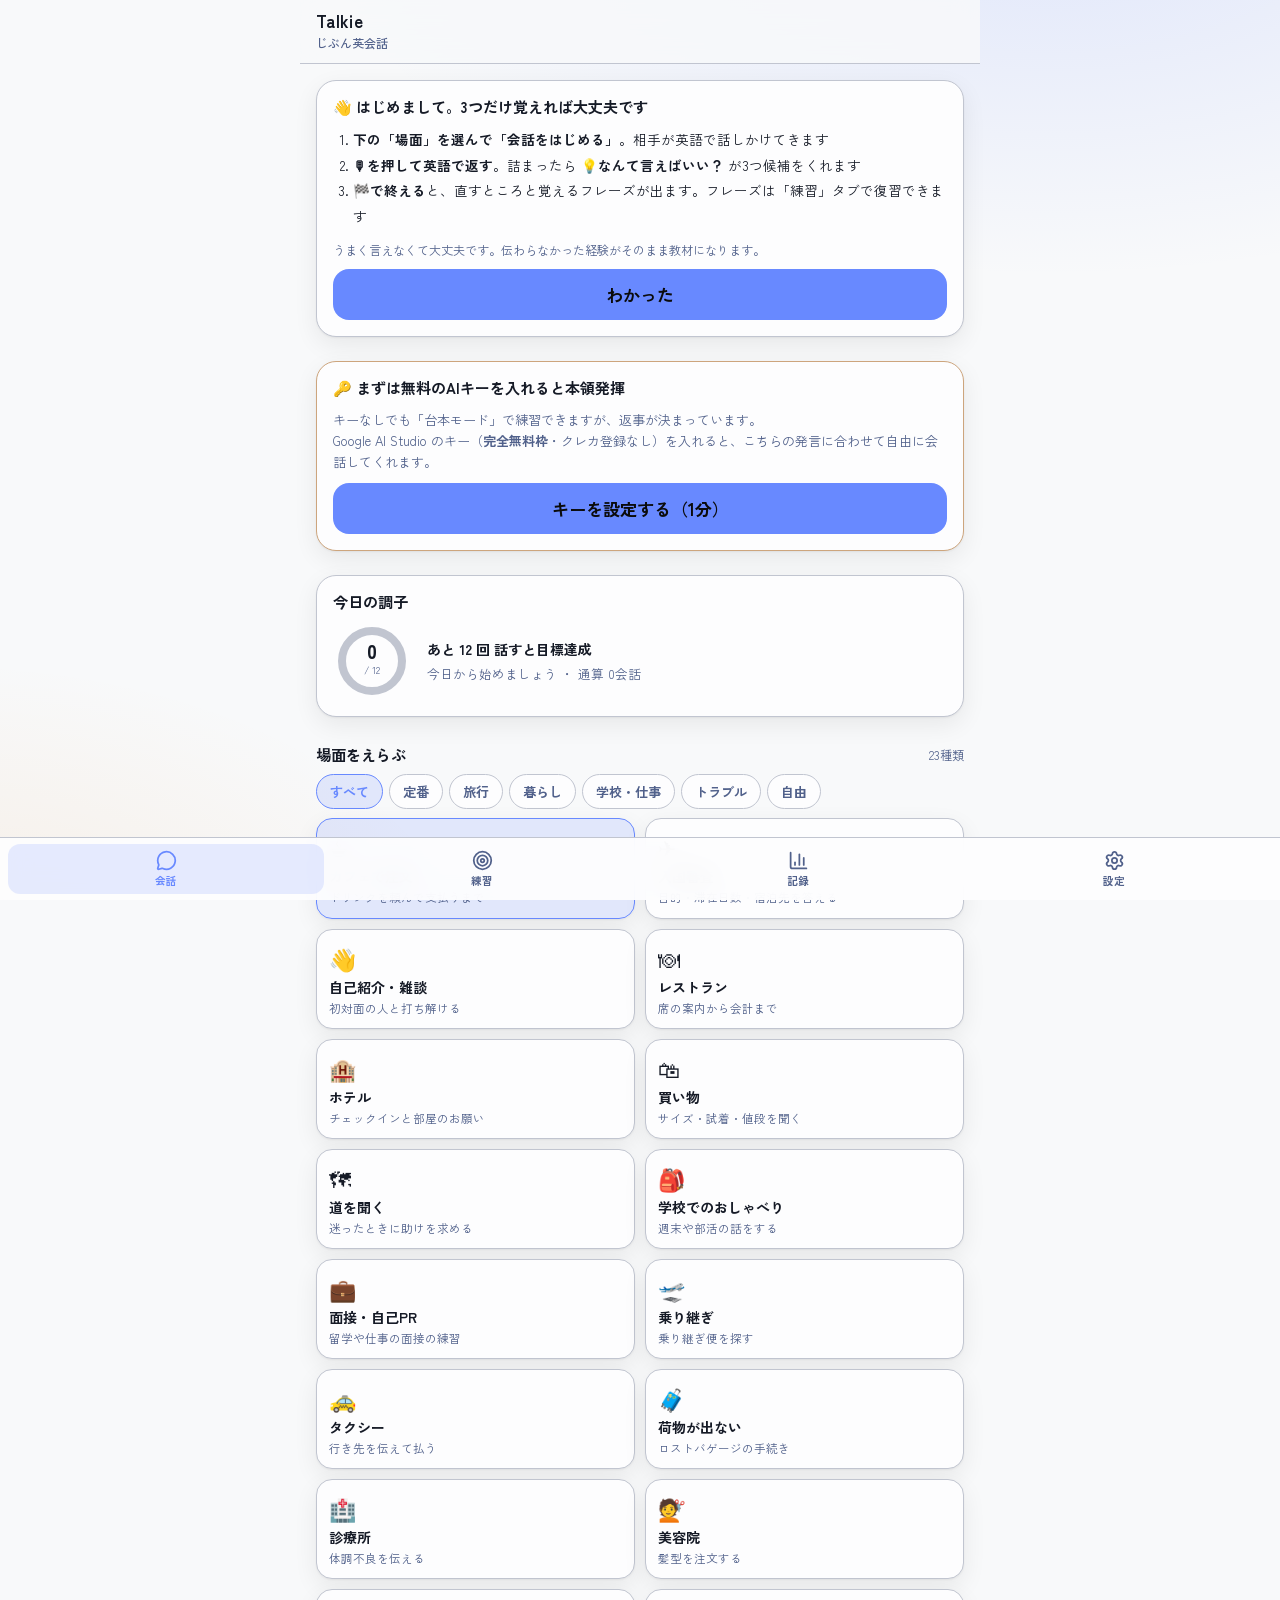
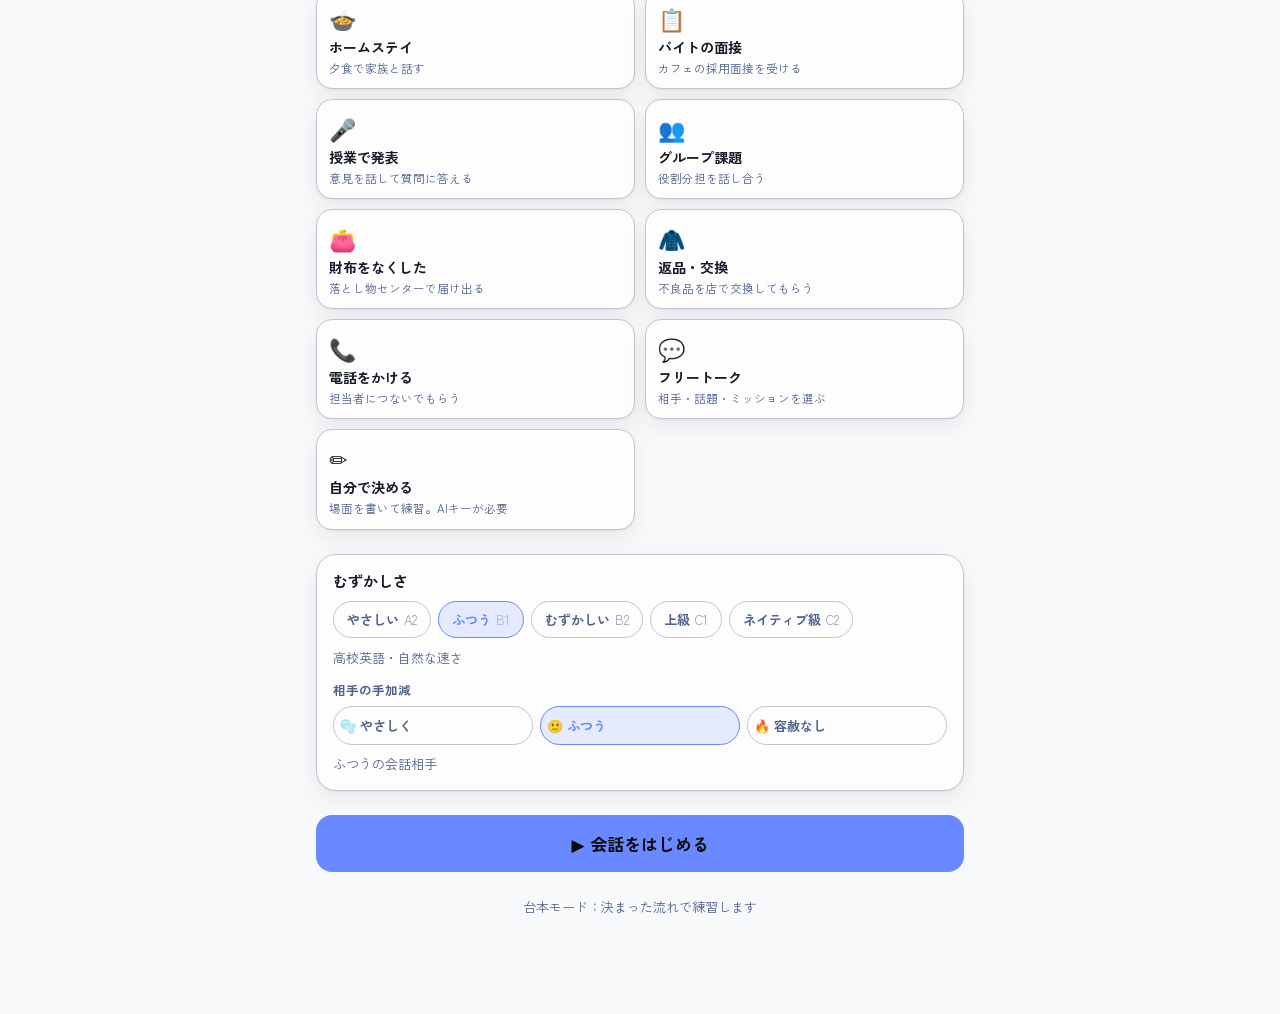
==== commit d439e46c: "デザインを design-kit で設計しなおして実装（採用案A「向かいの席」） design/ に設計図を追加：direction.json（3案）/ design-brief.html / tok" ====
--- a/index.html
+++ b/index.html
@@ -3,7 +3,10 @@
 <head>
 <meta charset="utf-8">
 <meta name="viewport" content="width=device-width,initial-scale=1,viewport-fit=cover">
-<meta name="theme-color" content="#4f46e5">
+<meta name="theme-color" content="#0B1020">
+<link rel="preconnect" href="https://fonts.googleapis.com">
+<link rel="preconnect" href="https://fonts.gstatic.com" crossorigin>
+<link rel="stylesheet" href="https://fonts.googleapis.com/css2?family=Zen+Kaku+Gothic+New:wght@400;500;700&family=JetBrains+Mono:wght@400;700&display=swap">
 <link rel="manifest" href="./manifest.json">
 <link rel="apple-touch-icon" href="./apple-touch-icon.png">
 <link rel="icon" href="./icon-192.png">
@@ -14,25 +17,133 @@
 <title>Talkie — じぶん英会話</title>
 <style>
 :root{
-  --bg:#f6f7fb; --card:#ffffff; --ink:#111827; --sub:#6b7280; --line:#e5e7eb;
-  --accent:#4f46e5; --accent-soft:#eef2ff; --ai:#ffffff; --me:#4f46e5;
-  --ok:#059669; --warn:#d97706; --danger:#dc2626;
-  --radius:16px; --shadow:0 1px 2px rgba(16,24,40,.06),0 8px 24px rgba(16,24,40,.06);
-}
-@media (prefers-color-scheme:dark){
-  :root{
-    --bg:#0b1020; --card:#121a30; --ink:#e8ecf5; --sub:#94a3b8; --line:#243050;
-    --accent:#818cf8; --accent-soft:#1c2545; --ai:#182242; --me:#4f46e5;
-    --shadow:0 1px 2px rgba(0,0,0,.4),0 8px 24px rgba(0,0,0,.35);
+  color-scheme: dark;                 /* 入力欄やスクロールバーを浮かせないため必須 */
+
+  /* ===== 契約の10色（direction.json の palette と1:1） ===== */
+  --bg:#0B1020;
+  --surface:#151C33;
+  --border:#26304D;
+  --text:#E8ECF7;
+  --muted:#93A0C0;
+  --primary:#6C8CFF;
+  --on-primary:#0B1020;
+  --accent:#FFB86B;
+  --danger:#FF6B6B;
+  --success:#4ADE80;
+
+  /* ===== 今までのアプリで使っていた名前（同じ値の別名。消さない） ===== */
+  --card:var(--surface); --panel:var(--surface); --surface-1:var(--surface);
+  --line:var(--border);
+  --ink:var(--text); --fg:var(--text); --tx:var(--text); --txt:var(--text);
+  --dim:var(--muted); --sub:var(--muted); --text-dim:var(--muted); --tx2:var(--muted); --ink-2:var(--muted);
+  --acc:var(--primary); --on-accent:var(--on-primary);
+  --ok:var(--success); --good:var(--success); --bad:var(--danger); --warn:var(--accent);
+  --on-danger:#0B0B0B; --on-success:#0B0B0B; --on-accent-solid:#0B0B0B;
+
+  /* ===== 「もう一段」（全プロジェクトが必ず作るやつ） ===== */
+  --bg-2:#0F162B;       --bg2:var(--bg-2);
+  --surface-2:#1C2645;  --card2:var(--surface-2); --panel2:var(--surface-2);
+  --line-2:#323F65;     --line2:var(--line-2);
+  --muted-2:#7081AB;    --dim2:var(--muted-2);   --tx3:var(--muted-2);
+
+  /* ===== 半透明（color-mix で作る。rgba のベタ書きより保守が楽） ===== */
+  --primary-soft: color-mix(in srgb, var(--primary) 16%, transparent);
+  --accent-soft:  color-mix(in srgb, var(--accent)  16%, transparent);
+  --danger-soft:  color-mix(in srgb, var(--danger)  14%, transparent);
+  --success-soft: color-mix(in srgb, var(--success) 14%, transparent);
+  --overlay:      color-mix(in srgb, var(--bg) 88%, transparent);  /* ヘッダ/タブバーの下地 */
+  --scrim:        color-mix(in srgb, var(--bg) 55%, transparent);  /* モーダルの暗幕 */
+  --ring:         color-mix(in srgb, var(--text) 10%, transparent);
+
+  /* ===== 形 ===== */
+  --r-sm:12px; --r:16px; --r-lg:20px; --r-pill:999px;
+  --radius:var(--r); --radius-sm:var(--r-sm); --radius-lg:var(--r-lg);
+
+  /* ===== 影 ===== */
+  --shadow:none;
+  --shadow-lg:0 12px 40px rgba(0,0,0,.22);
+  --shadow-accent:0 8px 24px color-mix(in srgb, var(--primary) 30%, transparent);
+
+  /* ===== 文字（システムフォントのフォールバックを必ず残す） ===== */
+  --font-heading:"Zen Kaku Gothic New",-apple-system,BlinkMacSystemFont,"Hiragino Sans","Noto Sans JP",system-ui,sans-serif;
+  --font-body:"Zen Kaku Gothic New",-apple-system,BlinkMacSystemFont,"Hiragino Sans","Noto Sans JP",system-ui,sans-serif;
+  --font-mono:"JetBrains Mono","Zen Kaku Gothic New",ui-monospace,SFMono-Regular,Menlo,Consolas,monospace;
+  --fw-body:400; --fw-mid:600; --fw-bold:700; --fw-head:700;
+  --fs-xs:12px; --fs-sm:13px; --fs:15px; --fs-lg:17px; --fs-xl:22px; --fs-2xl:28px; --fs-3xl:36px;
+  --lh:1.65; --lh-tight:1.35;
+
+  /* ===== 余白（24/32 を必ず使う。今までここが無くて全部詰まっていた） ===== */
+  --sp-1:4px; --sp-2:8px; --sp-3:12px; --sp-4:16px; --sp-5:24px; --sp-6:32px; --sp-7:48px;
+
+  /* ===== レイアウト ===== */
+  --safe-t:env(safe-area-inset-top,0px);
+  --safe-b:env(safe-area-inset-bottom,0px);
+  --maxw:560px; --tabbar-h:62px; --header-h:54px;
+}
+
+/* ---- 反対の明るさのテーマ（自動生成。auto / light / dark の3段） ---- */
+/*    OSの設定に自動で合わせる。ユーザーが手で選んだら data-theme が勝つ。 */
+@media (prefers-color-scheme: light){
+  :root:where(:not([data-theme="dark"])){
+    color-scheme:light;
+    --bg:#F8F9FA;
+    --surface:#FDFDFE;
+    --border:#C1C5D0;
+    --text:#151A26;
+    --muted:#51618B;
+    --primary:#6889FF;
+    --on-primary:#0B0B0B;
+    --accent:#DF7400;
+    --danger:#E70000;
+    --success:#18833F;
+    --bg-2:#EFF1F4; --surface-2:#F1F1F8; --line-2:#ADB2C1; --muted-2:#6B7CA9;
+    --shadow:0 1px 2px rgba(0,0,0,.05), 0 8px 24px rgba(0,0,0,.07);
   }
 }
+:root[data-theme="light"]{
+  color-scheme:light;
+  --bg:#F8F9FA;
+  --surface:#FDFDFE;
+  --border:#C1C5D0;
+  --text:#151A26;
+  --muted:#51618B;
+  --primary:#6889FF;
+  --on-primary:#0B0B0B;
+  --accent:#DF7400;
+  --danger:#E70000;
+  --success:#18833F;
+  --bg-2:#EFF1F4; --surface-2:#F1F1F8; --line-2:#ADB2C1; --muted-2:#6B7CA9;
+  --shadow:0 1px 2px rgba(0,0,0,.05), 0 8px 24px rgba(0,0,0,.07);
+}
+:root[data-theme="dark"]{ color-scheme:dark; }
+/* JS側:  t==='auto' なら removeAttribute('data-theme')、それ以外は setAttribute('data-theme', t) */
+@media (prefers-reduced-motion: reduce){
+  *,*::before,*::after{animation-duration:.01ms!important;animation-iteration-count:1!important;
+    transition-duration:.01ms!important;scroll-behavior:auto!important}
+}
+
+/* ---- このアプリ固有の色（吹き出し） ---- */
+:root{ --ai:var(--surface); --me:var(--primary); --on-me:var(--on-primary); }
+
+/* ---- 背景。写真は使わず、光をうっすら2枚重ねる ---- */
+body{
+  background:
+    radial-gradient(1200px 620px at 82% -12%, color-mix(in srgb,var(--primary) 17%,transparent), transparent 62%),
+    radial-gradient(900px 520px at -5% 108%, color-mix(in srgb,var(--accent) 9%,transparent), transparent 60%),
+    var(--bg);
+  background-attachment:fixed;
+}
+
 *{box-sizing:border-box;-webkit-tap-highlight-color:transparent}
 html,body{margin:0;padding:0;height:100%}
 body{
-  background:var(--bg);color:var(--ink);
-  font-family:-apple-system,BlinkMacSystemFont,"Hiragino Sans","Noto Sans JP","Segoe UI",Roboto,sans-serif;
-  font-size:16px;line-height:1.6;overscroll-behavior-y:none;
-}
+  color:var(--text);
+  font-family:var(--font-body);
+  font-size:var(--fs-lg);line-height:var(--lh);
+  -webkit-font-smoothing:antialiased;overscroll-behavior-y:none;
+}
+h1,h2,h3{font-family:var(--font-heading);line-height:var(--lh-tight)}
+.num,.mono{font-family:var(--font-mono);font-variant-numeric:tabular-nums}
 button{font-family:inherit;font-size:inherit;color:inherit;cursor:pointer}
 input,select,textarea{font-family:inherit;font-size:16px;color:inherit}
 
@@ -45,54 +156,70 @@
 header.top .sub{font-size:12px;color:var(--sub);font-weight:500}
 .iconbtn{background:transparent;border:1px solid var(--line);border-radius:10px;width:36px;height:36px;
   display:grid;place-items:center;font-size:16px}
-main{flex:1;padding:16px;display:flex;flex-direction:column;gap:14px}
+main{flex:1;padding:var(--sp-4);display:flex;flex-direction:column;gap:var(--sp-5)}
 
 nav.tabs{position:fixed;bottom:0;left:0;right:0;z-index:40;background:color-mix(in srgb,var(--card) 94%,transparent);
   backdrop-filter:blur(14px);border-top:1px solid var(--line);display:flex;
   padding:6px 8px calc(6px + env(safe-area-inset-bottom))}
 nav.tabs button{flex:1;background:none;border:0;padding:6px 2px;border-radius:12px;
   display:flex;flex-direction:column;align-items:center;gap:2px;font-size:10.5px;color:var(--sub);font-weight:600}
-nav.tabs button .ic{font-size:19px;line-height:1}
-nav.tabs button.on{color:var(--accent);background:var(--accent-soft)}
-
-.card{background:var(--card);border:1px solid var(--line);border-radius:var(--radius);padding:16px;box-shadow:var(--shadow)}
+nav.tabs button .ic{display:grid;place-items:center;height:21px}
+nav.tabs button.on{color:var(--primary);background:var(--primary-soft)}
+
+.card{background:var(--card);border:1px solid var(--line);border-radius:var(--r-lg);padding:var(--sp-4);box-shadow:var(--shadow)}
 .card h2{margin:0 0 10px;font-size:15px;font-weight:700}
 .muted{color:var(--sub);font-size:13px}
 .row{display:flex;gap:10px;align-items:center}
 .grow{flex:1}
-.btn{background:var(--accent);color:#fff;border:0;border-radius:12px;padding:12px 16px;font-weight:700;
-  display:inline-flex;align-items:center;justify-content:center;gap:8px}
-.btn:disabled{opacity:.45}
-.btn.ghost{background:transparent;color:var(--ink);border:1px solid var(--line);font-weight:600}
-.btn.soft{background:var(--accent-soft);color:var(--accent);font-weight:700}
-.btn.sm{padding:8px 12px;font-size:13px;border-radius:10px}
+.btn{background:var(--primary);color:var(--on-primary);border:1px solid transparent;border-radius:var(--r);
+  padding:12px 16px;min-height:44px;font-weight:var(--fw-bold);
+  display:inline-flex;align-items:center;justify-content:center;gap:var(--sp-2);
+  transition:transform .12s ease,background .12s ease,border-color .12s ease}
+.btn:active{transform:scale(.98)}
+.btn:focus-visible{outline:2px solid var(--primary);outline-offset:2px}
+.btn:disabled{opacity:.45;transform:none}
+.btn.ghost{background:transparent;color:var(--text);border-color:var(--line);font-weight:var(--fw-mid)}
+.btn.soft{background:var(--primary-soft);color:var(--primary);font-weight:var(--fw-bold)}
+.btn.sm{padding:9px 13px;min-height:38px;font-size:var(--fs-sm);border-radius:var(--r-sm)}
 .btn.block{width:100%}
-.btn.danger{background:var(--danger)}
+.btn.danger{background:var(--danger);color:var(--on-danger)}
 
 .scenes{display:grid;grid-template-columns:repeat(2,1fr);gap:10px}
-.scene{background:var(--card);border:1px solid var(--line);border-radius:14px;padding:12px;text-align:left;
-  display:flex;flex-direction:column;gap:3px;box-shadow:var(--shadow)}
-.scene.on{border-color:var(--accent);background:var(--accent-soft)}
+.scene{background:var(--card);border:1px solid var(--line);border-radius:var(--r);padding:var(--sp-3);
+  text-align:left;min-height:44px;
+  display:flex;flex-direction:column;gap:3px;box-shadow:var(--shadow);
+  transition:transform .12s ease,border-color .12s ease,background .12s ease}
+.scene:active{transform:scale(.98)}
+.scene:focus-visible{outline:2px solid var(--primary);outline-offset:2px}
+.scene.on{border-color:var(--primary);background:var(--primary-soft)}
 .scene .em{font-size:22px}
 .scene .t{font-weight:700;font-size:14px}
 .scene .d{font-size:11.5px;color:var(--sub);line-height:1.4}
-.seg{display:flex;background:var(--accent-soft);border-radius:12px;padding:4px;gap:4px}
+.seg{display:flex;background:var(--primary-soft);border-radius:12px;padding:4px;gap:4px}
 .seg button{flex:1;border:0;background:transparent;border-radius:9px;padding:9px 4px;font-size:13px;font-weight:700;color:var(--sub)}
-.seg button.on{background:var(--card);color:var(--accent);box-shadow:var(--shadow)}
+.seg button.on{background:var(--card);color:var(--primary);box-shadow:var(--shadow)}
 
 /* chat */
 #chatScroll{display:flex;flex-direction:column;gap:14px;padding-bottom:8px}
-.msg{max-width:88%;display:flex;flex-direction:column;gap:6px}
+.msg{max-width:90%;display:flex;flex-direction:column;gap:var(--sp-2)}
 .msg.ai{align-self:flex-start}
 .msg.me{align-self:flex-end;align-items:flex-end}
-.bub{padding:12px 14px;border-radius:16px;box-shadow:var(--shadow);word-break:break-word}
-.msg.ai .bub{background:var(--ai);border:1px solid var(--line);border-bottom-left-radius:5px}
-.msg.me .bub{background:var(--me);color:#fff;border-bottom-right-radius:5px}
-.bub .en{font-size:16.5px;line-height:1.55}
-.bub .ja{font-size:13px;color:var(--sub);margin-top:6px;padding-top:6px;border-top:1px dashed var(--line)}
-.msg.me .bub .ja{color:rgba(255,255,255,.8);border-top-color:rgba(255,255,255,.3)}
-.msg .tools{display:flex;gap:6px;flex-wrap:wrap}
-.chip{border:1px solid var(--line);background:var(--card);border-radius:999px;padding:4px 10px;font-size:11.5px;color:var(--sub);font-weight:600}
+.bub{padding:var(--sp-3) var(--sp-4);border-radius:var(--r-lg);word-break:break-word}
+.msg.ai .bub{background:var(--ai);border:1px solid var(--line);border-bottom-left-radius:6px}
+.msg.me .bub{background:var(--me);color:var(--on-me);border-bottom-right-radius:6px;font-weight:500}
+/* 相手の英文がこの画面の主役。ここだけ大きく明るく。 */
+.msg.ai .bub .en{font-size:var(--fs-xl);line-height:1.5;letter-spacing:.005em;color:var(--text)}
+.msg.me .bub .en{font-size:var(--fs-lg);line-height:1.5}
+.bub .ja{font-size:var(--fs-sm);color:var(--muted);margin-top:var(--sp-2);padding-top:var(--sp-2);
+  border-top:1px dashed var(--line);line-height:1.6}
+.msg.me .bub .ja{color:color-mix(in srgb,var(--on-me) 72%,transparent);
+  border-top-color:color-mix(in srgb,var(--on-me) 28%,transparent)}
+.msg .tools{display:flex;gap:var(--sp-2);flex-wrap:wrap}
+.chip{border:1px solid var(--line);background:var(--card);border-radius:var(--r-pill);
+  padding:7px 12px;font-size:var(--fs-xs);color:var(--muted);font-weight:600;min-height:32px;
+  display:inline-flex;align-items:center;gap:5px;transition:transform .12s ease,border-color .12s ease}
+.chip:active{transform:scale(.97)}
+.chip:focus-visible{outline:2px solid var(--primary);outline-offset:2px}
 .fb{border-radius:12px;padding:9px 12px;font-size:13px;border:1px solid var(--line);background:var(--card);max-width:88%;align-self:flex-end}
 .fb.good{border-color:color-mix(in srgb,var(--ok) 45%,var(--line));color:var(--ok)}
 .fb.tip{border-color:color-mix(in srgb,var(--warn) 45%,var(--line))}
@@ -103,9 +230,9 @@
 .typing i:nth-child(2){animation-delay:.15s}.typing i:nth-child(3){animation-delay:.3s}
 @keyframes bo{0%,60%,100%{opacity:.25;transform:translateY(0)}30%{opacity:1;transform:translateY(-4px)}}
 
-.hintbox{background:var(--accent-soft);border:1px solid color-mix(in srgb,var(--accent) 30%,var(--line));
+.hintbox{background:var(--primary-soft);border:1px solid color-mix(in srgb,var(--primary) 30%,var(--line));
   border-radius:14px;padding:12px;display:flex;flex-direction:column;gap:8px}
-.hintbox .hh{font-size:12px;font-weight:700;color:var(--accent)}
+.hintbox .hh{font-size:12px;font-weight:700;color:var(--primary)}
 .hint{background:var(--card);border:1px solid var(--line);border-radius:11px;padding:9px 11px;text-align:left;width:100%}
 .hint .he{font-size:14.5px;font-weight:600}
 .hint .hj{font-size:12px;color:var(--sub)}
@@ -115,11 +242,17 @@
 #composerInner{max-width:680px;margin:0 auto;padding:9px 12px;display:flex;gap:8px;align-items:flex-end}
 #txt{flex:1;border:1px solid var(--line);background:var(--card);border-radius:20px;padding:10px 14px;resize:none;
   max-height:110px;min-height:42px;line-height:1.45}
-.mic{width:52px;height:52px;border-radius:50%;border:0;background:var(--accent);color:#fff;font-size:22px;
-  display:grid;place-items:center;flex:none;box-shadow:var(--shadow)}
-.mic.rec{background:var(--danger);animation:pulse 1.3s infinite}
-@keyframes pulse{0%{box-shadow:0 0 0 0 rgba(220,38,38,.5)}70%{box-shadow:0 0 0 14px rgba(220,38,38,0)}100%{box-shadow:0 0 0 0 rgba(220,38,38,0)}}
-.mic.sm{width:42px;height:42px;font-size:17px;background:var(--card);color:var(--ink);border:1px solid var(--line)}
+.mic{width:54px;height:54px;border-radius:50%;border:0;background:var(--primary);color:var(--on-primary);
+  font-size:22px;display:grid;place-items:center;flex:none;box-shadow:var(--shadow-accent);
+  transition:transform .12s ease,background .15s ease}
+.mic:active{transform:scale(.94)}
+.mic:focus-visible{outline:2px solid var(--primary);outline-offset:3px}
+.mic.rec{background:var(--danger);color:#fff;animation:pulse 1.3s infinite;box-shadow:none}
+@keyframes pulse{0%{box-shadow:0 0 0 0 color-mix(in srgb,var(--danger) 55%,transparent)}
+  70%{box-shadow:0 0 0 15px color-mix(in srgb,var(--danger) 0%,transparent)}
+  100%{box-shadow:0 0 0 0 color-mix(in srgb,var(--danger) 0%,transparent)}}
+.mic.sm{width:44px;height:44px;font-size:17px;background:var(--card);color:var(--text);
+  border:1px solid var(--line);box-shadow:none;font-weight:var(--fw-bold)}
 .mic.sm.rec{background:var(--danger);color:#fff}
 
 .stat{display:grid;grid-template-columns:repeat(3,1fr);gap:10px}
@@ -140,16 +273,74 @@
 .sw .l{font-size:14px;font-weight:600}
 .sw .l small{display:block;font-weight:400;color:var(--sub);font-size:11.5px}
 .toggle{width:48px;height:28px;border-radius:99px;background:var(--line);border:0;position:relative;flex:none;transition:.18s}
-.toggle.on{background:var(--accent)}
+.toggle.on{background:var(--primary)}
 .toggle::after{content:"";position:absolute;top:3px;left:3px;width:22px;height:22px;border-radius:50%;background:#fff;transition:.18s}
 .toggle.on::after{transform:translateX(20px)}
-.empty{text-align:center;color:var(--sub);padding:34px 12px;font-size:13.5px}
-a{color:var(--accent)}
+.empty{text-align:center;color:var(--muted);padding:var(--sp-6) var(--sp-3);font-size:var(--fs-sm)}
+/* 空っぽの画面：絵 + 一言 + ボタン1つ。ここを寂しくしない */
+.emptybox{display:flex;flex-direction:column;align-items:center;text-align:center;
+  padding:var(--sp-6) var(--sp-4);gap:var(--sp-3)}
+.emptybox .art{width:112px;height:88px;color:var(--primary);opacity:.9;
+  animation:emptyIn .28s ease-out}
+@keyframes emptyIn{from{opacity:0;transform:translateY(8px) scale(.96)}to{opacity:.9;transform:none}}
+.emptybox .tt{font-family:var(--font-heading);font-weight:var(--fw-bold);font-size:var(--fs-lg);color:var(--text)}
+.emptybox .ds{font-size:var(--fs-sm);color:var(--muted);line-height:1.7;max-width:30em}
+.emptybox .btn{margin-top:var(--sp-2)}
+a{color:var(--primary)}
 .hidden{display:none!important}
 .bar{height:7px;border-radius:99px;background:var(--line);overflow:hidden}
-.bar i{display:block;height:100%;background:var(--accent);border-radius:99px}
+.bar i{display:block;height:100%;background:var(--primary);border-radius:99px}
 .toast{position:fixed;bottom:130px;left:50%;transform:translateX(-50%);background:#111827;color:#fff;
   padding:10px 16px;border-radius:99px;font-size:13px;z-index:100;box-shadow:var(--shadow);max-width:90%;text-align:center}
+/* ---- 聞いています表示（ネイティブ/クラウド共通） ---- */
+#hear{position:fixed;left:0;right:0;bottom:calc(122px + env(safe-area-inset-bottom));z-index:36;
+  display:none;justify-content:center;pointer-events:none;padding:0 12px}
+#hear.on{display:flex}
+#hearIn{pointer-events:auto;display:flex;align-items:center;gap:11px;max-width:min(680px,100%);
+  background:var(--card);border:1px solid var(--line);border-radius:999px;padding:8px 8px 8px 15px;
+  box-shadow:0 6px 26px rgba(16,24,40,.16);animation:hearIn .18s ease-out}
+@keyframes hearIn{from{opacity:0;transform:translateY(8px) scale(.97)}to{opacity:1;transform:none}}
+#hearBars{display:flex;align-items:center;gap:3px;height:22px;flex:none}
+#hearBars i{display:block;width:3.5px;border-radius:2px;background:var(--danger);height:5px;
+  transition:height .09s linear}
+#hearTxt{font-size:13.5px;font-weight:650;white-space:nowrap;overflow:hidden;text-overflow:ellipsis}
+#hearTxt b{color:var(--danger)}
+#hearSub{font-size:11px;color:var(--sub);font-weight:500;margin-top:-2px}
+#hearStop{flex:none;border:0;border-radius:999px;background:var(--danger);color:#fff;
+  font-size:12.5px;font-weight:700;padding:8px 14px}
+#hear.busy #hearBars i{background:var(--primary);animation:wave .9s ease-in-out infinite}
+#hear.busy #hearBars i:nth-child(2){animation-delay:.12s}
+#hear.busy #hearBars i:nth-child(3){animation-delay:.24s}
+#hear.busy #hearBars i:nth-child(4){animation-delay:.36s}
+#hear.busy #hearBars i:nth-child(5){animation-delay:.48s}
+@keyframes wave{0%,100%{height:5px}50%{height:19px}}
+
+/* ---- 環境の注意バナー ---- */
+.envbar{display:flex;gap:10px;align-items:flex-start;background:var(--primary-soft);
+  border:1px solid color-mix(in srgb,var(--primary) 28%,transparent);border-radius:14px;padding:12px 13px}
+.envbar .em{font-size:18px;line-height:1.2;flex:none}
+.envbar .tt{font-size:13.5px;font-weight:700;margin-bottom:2px}
+.envbar .ds{font-size:12.5px;color:var(--sub);line-height:1.55}
+.envbar .row{display:flex;gap:7px;margin-top:9px;flex-wrap:wrap}
+.envbar button{border:1px solid color-mix(in srgb,var(--primary) 34%,transparent);background:var(--card);
+  border-radius:9px;padding:6px 11px;font-size:12px;font-weight:700;color:var(--primary)}
+.envbar .x{background:none;border:0;color:var(--sub);font-size:16px;padding:0 2px;align-self:flex-start}
+
+/* ---- 失敗したときの復帰カード ---- */
+.errcard{background:color-mix(in srgb,var(--danger) 9%,var(--card));
+  border:1px solid color-mix(in srgb,var(--danger) 34%,transparent);border-radius:14px;padding:13px;
+  display:flex;gap:10px;align-items:flex-start;margin:4px 0}
+.errcard .em{font-size:17px;flex:none}
+.errcard .tt{font-size:13.5px;font-weight:700;color:var(--danger)}
+.errcard .ds{font-size:12.5px;color:var(--sub);margin-top:2px;line-height:1.55}
+.errcard .row{display:flex;gap:7px;margin-top:10px;flex-wrap:wrap}
+.errcard button{border:0;border-radius:9px;padding:7px 13px;font-size:12.5px;font-weight:700;
+  background:var(--danger);color:#fff}
+.errcard button.gh{background:var(--card);color:var(--sub);border:1px solid var(--line)}
+
+/* ---- 使えないボタンは押せないと見て分かるように ---- */
+button[disabled],button.off{opacity:.42;cursor:not-allowed;filter:grayscale(.5)}
+.retrying{font-size:11.5px;color:var(--warn);font-weight:650;margin-left:6px}
 </style>
 </head>
 <body>
@@ -159,16 +350,21 @@
       <h1 id="hTitle">Talkie</h1>
       <div class="sub" id="hSub">じぶん英会話</div>
     </div>
-    <button class="iconbtn hidden" id="btnEnd" title="会話を終える">🏁</button>
+    <button class="iconbtn hidden" id="btnEnd" title="会話を終える" aria-label="会話を終える"></button>
   </header>
   <main id="main"></main>
   <div id="composer" class="hidden">
     <div id="composerInner">
-      <button class="mic sm" id="micJa" title="日本語で言う → 英語にしてもらう">あ</button>
+      <button class="mic sm" id="micJa" title="日本語で言う → 英語にしてもらう" aria-label="日本語で言う">あ</button>
       <textarea id="txt" rows="1" placeholder="英語で入力 / マイクで話す"></textarea>
-      <button class="mic" id="micEn" title="英語で話す">🎙</button>
+      <button class="mic" id="micEn" title="英語で話す" aria-label="英語で話す"></button>
     </div>
   </div>
+  <div id="hear"><div id="hearIn">
+    <div id="hearBars"><i></i><i></i><i></i><i></i><i></i></div>
+    <div style="min-width:0"><div id="hearTxt">聞いています</div><div id="hearSub"></div></div>
+    <button id="hearStop">とめる</button>
+  </div></div>
   <nav class="tabs" id="tabs"></nav>
 </div>
 <script>
@@ -176,6 +372,79 @@
    Talkie — じぶん英会話  (single file / no build / no server)
    音声認識・読み上げ = ブラウザ標準 / AI = Gemini 無料枠(任意)
    ============================================================ */
+
+/* ---------- 0.5 アイコン（lucide / design/icons から生成） ---------- */
+const ICONS={
+  'mic':'<path d="M12 19v3"/><path d="M19 10v2a7 7 0 0 1-14 0v-2"/><rect x="9" y="2" width="6" height="13" rx="3"/>',
+  'volume-2':'<path d="M11 4.702a.705.705 0 0 0-1.203-.498L6.413 7.587A1.4 1.4 0 0 1 5.416 8H3a1 1 0 0 0-1 1v6a1 1 0 0 0 1 1h2.416a1.4 1.4 0 0 1 .997.413l3.383 3.384A.705.705 0 0 0 11 19.298z"/><path d="M16 9a5 5 0 0 1 0 6"/><path d="M19.364 18.364a9 9 0 0 0 0-12.728"/>',
+  'message-circle':'<path d="M2.992 16.342a2 2 0 0 1 .094 1.167l-1.065 3.29a1 1 0 0 0 1.236 1.168l3.413-.998a2 2 0 0 1 1.099.092 10 10 0 1 0-4.777-4.719"/>',
+  'target':'<circle cx="12" cy="12" r="10"/><circle cx="12" cy="12" r="6"/><circle cx="12" cy="12" r="2"/>',
+  'chart-column':'<path d="M3 3v16a2 2 0 0 0 2 2h16"/><path d="M18 17V9"/><path d="M13 17V5"/><path d="M8 17v-3"/>',
+  'settings':'<path d="M9.671 4.136a2.34 2.34 0 0 1 4.659 0 2.34 2.34 0 0 0 3.319 1.915 2.34 2.34 0 0 1 2.33 4.033 2.34 2.34 0 0 0 0 3.831 2.34 2.34 0 0 1-2.33 4.033 2.34 2.34 0 0 0-3.319 1.915 2.34 2.34 0 0 1-4.659 0 2.34 2.34 0 0 0-3.32-1.915 2.34 2.34 0 0 1-2.33-4.033 2.34 2.34 0 0 0 0-3.831A2.34 2.34 0 0 1 6.35 6.051a2.34 2.34 0 0 0 3.319-1.915"/><circle cx="12" cy="12" r="3"/>',
+  'flag':'<path d="M4 22V4a1 1 0 0 1 .4-.8A6 6 0 0 1 8 2c3 0 5 2 7.333 2q2 0 3.067-.8A1 1 0 0 1 20 4v10a1 1 0 0 1-.4.8A6 6 0 0 1 16 16c-3 0-5-2-8-2a6 6 0 0 0-4 1.528"/>',
+  'circle-alert':'<circle cx="12" cy="12" r="10"/><line x1="12" x2="12" y1="8" y2="12"/><line x1="12" x2="12.01" y1="16" y2="16"/>',
+  'lightbulb':'<path d="M15 14c.2-1 .7-1.7 1.5-2.5 1-.9 1.5-2.2 1.5-3.5A6 6 0 0 0 6 8c0 1 .2 2.2 1.5 3.5.7.7 1.3 1.5 1.5 2.5"/><path d="M9 18h6"/><path d="M10 22h4"/>',
+  'book-open':'<path d="M12 5v16"/><path d="M20.001 19A2 2 0 0022 17V5a2 2 0 00-1.999-2L16 3.002A5 5 0 0012 5a5 5 0 00-4-2H4a2 2 0 00-2 2v12a2 2 0 001.999 2H8a5 5 0 014 2 5 5 0 014-2z"/>',
+  'turtle':'<path d="m12 10 2 4v3a1 1 0 0 0 1 1h2a1 1 0 0 0 1-1v-3a8 8 0 1 0-16 0v3a1 1 0 0 0 1 1h2a1 1 0 0 0 1-1v-3l2-4h4Z"/><path d="M4.82 7.9 8 10"/><path d="M15.18 7.9 12 10"/><path d="M16.93 10H20a2 2 0 0 1 0 4H2"/>',
+  'rotate-ccw':'<path d="M3 12a9 9 0 1 0 9-9 9.75 9.75 0 0 0-6.74 2.74L3 8"/><path d="M3 3v5h5"/>',
+  'headphones':'<path d="M3 14h3a2 2 0 0 1 2 2v3a2 2 0 0 1-2 2H5a2 2 0 0 1-2-2v-7a9 9 0 0 1 18 0v7a2 2 0 0 1-2 2h-1a2 2 0 0 1-2-2v-3a2 2 0 0 1 2-2h3"/>',
+  'languages':'<path d="m5 8 6 6"/><path d="m4 14 6-6 2-3"/><path d="M2 5h12"/><path d="M7 2h1"/><path d="m22 22-5-10-5 10"/><path d="M14 18h6"/>',
+  'sparkles':'<path d="M11.017 2.814a1 1 0 0 1 1.966 0l1.051 5.558a2 2 0 0 0 1.594 1.594l5.558 1.051a1 1 0 0 1 0 1.966l-5.558 1.051a2 2 0 0 0-1.594 1.594l-1.051 5.558a1 1 0 0 1-1.966 0l-1.051-5.558a2 2 0 0 0-1.594-1.594l-5.558-1.051a1 1 0 0 1 0-1.966l5.558-1.051a2 2 0 0 0 1.594-1.594z"/><path d="M20 2v4"/><path d="M22 4h-4"/><circle cx="4" cy="20" r="2"/>',
+  'check':'<path d="M20 6 9 17l-5-5"/>',
+  'x':'<path d="M18 6 6 18"/><path d="m6 6 12 12"/>',
+  'chevron-right':'<path d="m9 18 6-6-6-6"/>',
+  'play':'<path d="M5 5a2 2 0 0 1 3.008-1.728l11.997 6.998a2 2 0 0 1 .003 3.458l-12 7A2 2 0 0 1 5 19z"/>',
+  'mic-off':'<path d="M12 19v3"/><path d="M15 9.34V5a3 3 0 0 0-5.68-1.33"/><path d="M16.95 16.95A7 7 0 0 1 5 12v-2"/><path d="M18.89 13.23A7 7 0 0 0 19 12v-2"/><path d="m2 2 20 20"/><path d="M9 9v3a3 3 0 0 0 5.12 2.12"/>'
+};
+function icon(name,size){
+  const p=ICONS[name]; if(!p) return '';
+  const n=size||20;
+  return `<svg viewBox="0 0 24 24" width="${n}" height="${n}" fill="none" stroke="currentColor"
+    stroke-width="2" stroke-linecap="round" stroke-linejoin="round" aria-hidden="true"
+    style="flex:none;display:block">${p}</svg>`;
+}
+
+/* ---------- 0.6 空っぽの画面 ---------- */
+const EMPTY_ART={
+  chat:`<svg viewBox="0 0 112 88" fill="none" aria-hidden="true">
+    <rect x="6" y="10" width="66" height="42" rx="12" stroke="currentColor" stroke-width="2.5"/>
+    <path d="M22 62 L30 52 L18 52 Z" fill="currentColor" opacity=".55"/>
+    <path d="M20 26h34M20 36h22" stroke="currentColor" stroke-width="2.5" stroke-linecap="round" opacity=".55"/>
+    <rect x="44" y="38" width="62" height="38" rx="11" stroke="currentColor" stroke-width="2.5" opacity=".45"/>
+    <path d="M90 78 L82 68 L94 68 Z" fill="currentColor" opacity=".25"/>
+    <path d="M58 52h34M58 62h20" stroke="currentColor" stroke-width="2.5" stroke-linecap="round" opacity=".3"/>
+  </svg>`,
+  cards:`<svg viewBox="0 0 112 88" fill="none" aria-hidden="true">
+    <rect x="16" y="20" width="66" height="46" rx="10" stroke="currentColor" stroke-width="2.5" opacity=".3" transform="rotate(-7 49 43)"/>
+    <rect x="26" y="16" width="66" height="46" rx="10" stroke="currentColor" stroke-width="2.5" opacity=".5" transform="rotate(4 59 39)"/>
+    <rect x="22" y="26" width="66" height="46" rx="10" stroke="currentColor" stroke-width="2.5" fill="var(--card)"/>
+    <path d="M36 42h30M36 54h18" stroke="currentColor" stroke-width="2.5" stroke-linecap="round" opacity=".6"/>
+  </svg>`,
+  chart:`<svg viewBox="0 0 112 88" fill="none" aria-hidden="true">
+    <path d="M18 72h78" stroke="currentColor" stroke-width="2.5" stroke-linecap="round" opacity=".45"/>
+    <rect x="26" y="52" width="13" height="20" rx="4" fill="currentColor" opacity=".3"/>
+    <rect x="46" y="40" width="13" height="32" rx="4" fill="currentColor" opacity=".5"/>
+    <rect x="66" y="26" width="13" height="46" rx="4" fill="currentColor" opacity=".75"/>
+    <path d="M26 30 L44 22 L60 28 L86 12" stroke="currentColor" stroke-width="2.5"
+      stroke-linecap="round" stroke-linejoin="round" opacity=".35"/>
+  </svg>`,
+  fix:`<svg viewBox="0 0 112 88" fill="none" aria-hidden="true">
+    <rect x="22" y="14" width="68" height="60" rx="11" stroke="currentColor" stroke-width="2.5"/>
+    <path d="M36 34h30M36 46h40M36 58h22" stroke="currentColor" stroke-width="2.5" stroke-linecap="round" opacity=".45"/>
+    <circle cx="82" cy="60" r="15" fill="var(--card)"/>
+    <circle cx="82" cy="60" r="13" stroke="currentColor" stroke-width="2.5"/>
+    <path d="M76 60l4.5 4.5L89 56" stroke="currentColor" stroke-width="2.5" stroke-linecap="round" stroke-linejoin="round"/>
+  </svg>`
+};
+function emptyBox(art,title,desc,btnLabel,btnId){
+  return `<div class="emptybox">
+    <div class="art">${EMPTY_ART[art]||''}</div>
+    <div class="tt">${title}</div>
+    <div class="ds">${desc}</div>
+    ${btnLabel?`<button class="btn" id="${btnId}">${btnLabel}</button>`:''}
+  </div>`;
+}
+function goTalk(){ app.tab='talk'; render(); }
 
 /* ---------- 1. シーン定義 + キーなし用の台本 ---------- */
 const SCENES = [
@@ -2816,7 +3085,7 @@
   handsFree:true, silence:4.5,
   free:{char:'sam', topic:'auto', topicCustom:'', mission:'auto', len:'normal'},
   mission:'auto', hideEn:false, seenGuide:false,
-  goal:12, quizMode:'mix', autoLevel:true, style:'normal'
+  goal:12, quizMode:'mix', autoLevel:true, style:'normal', hideEnvTip:false
 }, load(LS.cfg,{}));
 cfg.free=Object.assign({char:'sam',topic:'auto',topicCustom:'',mission:'auto',len:'normal'},cfg.free||{});
 if(cfg.mission==null) cfg.mission=cfg.free.mission||'auto';
@@ -2934,11 +3203,20 @@
 /* ---------- 5. 音声認識（無料・ブラウザ標準） ---------- */
 const SR = window.SpeechRecognition || window.webkitSpeechRecognition;
 const srAvailable = !!SR;
+/* iOS は全ブラウザが WebKit 中身。だが Apple は音声認識を Safari 本体にしか出していないので、
+   iOS の Chrome/Edge/Firefox では SpeechRecognition が存在しない。 */
+const IS_IOS = /iPad|iPhone|iPod/.test(navigator.userAgent) ||
+               (navigator.platform==='MacIntel' && navigator.maxTouchPoints>1);
+const IOS_NON_SAFARI = IS_IOS && /CriOS|FxiOS|EdgiOS|OPiOS/.test(navigator.userAgent);
+function micMode(){
+  if(SR) return 'native';
+  if(hasKey()) return 'cloud';
+  return 'none';
+}
 let rec=null, recFinish=null, recStopping=false, silT=null;
 /* ブラウザ標準の音声認識は「少し黙るとすぐ切れる」ので、
    continuous で開きっぱなしにして、無音の長さは自分のタイマーで測る。 */
-function startRec(lang, onFinal, onInterim, onEnd){
-  if(!SR){ toast('このブラウザは音声認識に非対応です。文字で入力してください'); onEnd&&onEnd(); return; }
+function startRecNative(lang, onFinal, onInterim, onEnd){
   stopSpeak();
   if(recFinish) recFinish();
   let finalTxt='', heard=false, ended=false, restarts=0;
@@ -2985,36 +3263,282 @@
   try{ rec=mk(); rec.start(); arm(firstGap()); }
   catch(e){ recFinish=null; onEnd&&onEnd(); }
 }
-function stopRec(){ if(recFinish) recFinish(); else { recStopping=true; clearTimeout(silT); try{ rec&&rec.stop(); }catch(e){} } }
+function stopRecNative(){ if(recFinish) recFinish(); else { recStopping=true; clearTimeout(silT); try{ rec&&rec.stop(); }catch(e){} } }
+
+/* ---------- 5b. 音声認識が無い端末むけ（iPhone の Chrome など） ----------
+   Apple の決まりで iOS のブラウザは全部 WebKit を使う。しかし Apple は
+   音声認識を Safari 本体にしか開放していないので、iOS の Chrome / Edge /
+   Firefox には SpeechRecognition が「存在しない」。
+   そこで自分で録音して、Gemini に文字起こしさせる。無料枠のままで動く。 */
+let audioCtx=null, micStream=null, cloudRec=null;
+function ensureAudioCtx(){
+  const AC = window.AudioContext || window.webkitAudioContext;
+  if(!AC) return null;
+  if(!audioCtx) audioCtx=new AC();
+  if(audioCtx.state==='suspended') audioCtx.resume().catch(()=>{});
+  return audioCtx;
+}
+async function ensureMic(){
+  if(micStream && micStream.active) return micStream;
+  micStream = await navigator.mediaDevices.getUserMedia({audio:{echoCancellation:true,noiseSuppression:true,autoGainControl:true}});
+  return micStream;
+}
+function releaseMic(){
+  try{ micStream && micStream.getTracks().forEach(t=>t.stop()); }catch(e){}
+  micStream=null;
+}
+/* Float32 の波を 16kHz モノラルの WAV にする（Gemini がそのまま受け取れる形） */
+function encodeWav(chunks, srcRate){
+  const total = chunks.reduce((n,c)=>n+c.length,0);
+  const flat = new Float32Array(total);
+  let o=0; for(const c of chunks){ flat.set(c,o); o+=c.length; }
+  const dstRate = 16000;
+  const ratio = srcRate/dstRate;
+  const outLen = Math.floor(flat.length/ratio);
+  const pcm = new Int16Array(outLen);
+  for(let i=0;i<outLen;i++){
+    const start=Math.floor(i*ratio), end=Math.min(flat.length,Math.floor((i+1)*ratio));
+    let sum=0,n=0; for(let j=start;j<end;j++){ sum+=flat[j]; n++; }
+    const v=Math.max(-1,Math.min(1, n? sum/n : 0));
+    pcm[i]= v<0? v*0x8000 : v*0x7FFF;
+  }
+  const buf=new ArrayBuffer(44+pcm.length*2), dv=new DataView(buf);
+  const str=(off,t)=>{ for(let i=0;i<t.length;i++) dv.setUint8(off+i,t.charCodeAt(i)); };
+  str(0,'RIFF'); dv.setUint32(4,36+pcm.length*2,true); str(8,'WAVE'); str(12,'fmt ');
+  dv.setUint32(16,16,true); dv.setUint16(20,1,true); dv.setUint16(22,1,true);
+  dv.setUint32(24,dstRate,true); dv.setUint32(28,dstRate*2,true);
+  dv.setUint16(32,2,true); dv.setUint16(34,16,true);
+  str(36,'data'); dv.setUint32(40,pcm.length*2,true);
+  new Int16Array(buf,44).set(pcm);
+  return { buf, seconds: outLen/dstRate };
+}
+function toBase64(buf){
+  const b=new Uint8Array(buf); let s='';
+  for(let i=0;i<b.length;i+=0x8000) s+=String.fromCharCode.apply(null,b.subarray(i,i+0x8000));
+  return btoa(s);
+}
+async function transcribe(wavB64, lang){
+  const ja = /^ja/i.test(lang);
+  const sys = ja
+    ? 'You are a speech-to-text engine. Transcribe the Japanese speech in the audio exactly as spoken. Output ONLY the transcript, no quotes, no explanation. If there is no intelligible speech, output exactly: (none)'
+    : 'You are a speech-to-text engine. Transcribe the English speech in the audio exactly as spoken, including any grammatical mistakes the speaker made. Do not correct or paraphrase. Output ONLY the transcript, no quotes, no explanation. If there is no intelligible speech, output exactly: (none)';
+  const out = await gemini({
+    system: sys, temp: 0, tries: 2, timeout: 25000,
+    contents:[{role:'user',parts:[
+      {text: ja? '次の音声を文字にしてください。' : 'Transcribe this audio.'},
+      {inlineData:{mimeType:'audio/wav', data:wavB64}}
+    ]}]
+  });
+  const t=String(out||'').trim().replace(/^["'「]|["'」]$/g,'').trim();
+  if(!t || /^\(none\)$/i.test(t)) return '';
+  return t;
+}
+function startRecCloud(lang, onFinal, onInterim, onEnd){
+  if(!hasKey()){ toast('この端末で話すにはAIキーが必要です（設定から登録）'); onEnd&&onEnd(); return; }
+  if(!navigator.mediaDevices || !navigator.mediaDevices.getUserMedia){ toast('この端末ではマイクが使えません。文字で入力してください'); onEnd&&onEnd(); return; }
+  let stopped=false, heard=false, chunks=[], node=null, src=null, mute=null;
+  let lastLoud=0, t0=Date.now();
+  const gapMs = ()=> Math.round((cfg.silence||4.5)*1000);
+  const firstMs = ()=> Math.max(gapMs()+2500, 7000);
+  cloudRec = { stop:()=>finish(true) };
+  async function finish(send){
+    if(stopped) return; stopped=true; cloudRec=null;
+    try{ node&&node.disconnect(); src&&src.disconnect(); mute&&mute.disconnect(); }catch(e){}
+    try{ node&&(node.onaudioprocess=null); }catch(e){}
+    recLevel(0);
+    onEnd&&onEnd();
+    if(!send || !heard || !chunks.length) return;
+    const {buf,seconds}=encodeWav(chunks, (audioCtx&&audioCtx.sampleRate)||48000);
+    chunks=[];
+    if(seconds<0.35) return;                       // 咳ばらい程度は捨てる
+    recBusy(true);
+    try{
+      const t=await transcribe(toBase64(buf), lang);
+      recBusy(false);
+      if(t) onFinal&&onFinal(t); else toast('うまく聞き取れませんでした。もう一度どうぞ');
+    }catch(e){ recBusy(false); toast(e.message||'聞き取りに失敗しました'); }
+  }
+  (async ()=>{
+    try{
+      stopSpeak();                                   // 読み上げの声を録らない
+      const ctx=ensureAudioCtx(); if(!ctx) throw new Error('audio');
+      const stream=await ensureMic();
+      if(stopped) return;
+      src=ctx.createMediaStreamSource(stream);
+      node=ctx.createScriptProcessor(4096,1,1);
+      lastLoud=Date.now();
+      node.onaudioprocess=e=>{
+        if(stopped) return;
+        const d=e.inputBuffer.getChannelData(0);
+        chunks.push(new Float32Array(d));
+        let sum=0; for(let i=0;i<d.length;i++) sum+=d[i]*d[i];
+        const rms=Math.sqrt(sum/d.length);
+        recLevel(Math.min(1, rms*12));
+        if(rms>0.018){ heard=true; lastLoud=Date.now(); hearMark(); }
+        const quiet=Date.now()-lastLoud;
+        if(heard && quiet>gapMs()) finish(true);
+        else if(!heard && Date.now()-t0>firstMs()) finish(false);
+        else if(Date.now()-t0>60000) finish(true);
+        if(heard && chunks.length>800) chunks.shift();   // 上限をつけて暴走を防ぐ
+      };
+      // ScriptProcessor は出力に繋がないと動かないが、そのまま繋ぐと自分の声が
+      // スピーカーから出てハウリングする。音量ゼロを挟んで黙らせる。
+      mute=ctx.createGain(); mute.gain.value=0;
+      src.connect(node); node.connect(mute); mute.connect(ctx.destination);
+    }catch(e){
+      const msg = (e && (e.name==='NotAllowedError'||e.name==='SecurityError'))
+        ? 'マイクが許可されていません。ブラウザの設定で許可してください'
+        : 'マイクを開けませんでした。文字で入力してください';
+      toast(msg); finish(false);
+    }
+  })();
+}
+/* ---- 「聞いています」表示 ---- */
+let hearTimer=null, hearLast=0, hearSubT=null;
+let hearInfo={heard:false, last:0, on:false};
+function hearMark(){ hearInfo.heard=true; hearInfo.last=Date.now(); }
+function hearSubTick(){
+  const el=$('#hearSub'); if(!el || !hearInfo.on) return;
+  const gap=(cfg.silence||4.5)*1000;
+  if(!hearInfo.heard){ el.textContent='まだ聞こえていません。話しはじめてください'; return; }
+  const left=Math.max(0,(gap-(Date.now()-hearInfo.last))/1000);
+  el.textContent = left>0.15? `あと ${left.toFixed(1)}秒 だまると送ります` : 'おくります…';
+}
+const HEAR_H=[5,9,14,9,5];
+function hearBars(v){
+  const bs=document.querySelectorAll('#hearBars i');
+  if(!bs.length) return;
+  bs.forEach((b,i)=>{ b.style.height = Math.round(4 + HEAR_H[i]*0.35 + v*HEAR_H[i]*1.5) + 'px'; });
+}
+function recLevel(v){ hearLast=v; if(!document.getElementById('hear').classList.contains('busy')) hearBars(v); }
+function hearOn(lang){
+  const h=$('#hear'); if(!h) return;
+  h.className='on';
+  hearInfo={heard:false, last:Date.now(), on:true};
+  $('#hearTxt').innerHTML = /^ja/i.test(lang)? '日本語で<b>どうぞ</b>' : '英語で<b>どうぞ</b>';
+  $('#hearSub').textContent = 'まだ聞こえていません。話しはじめてください';
+  clearInterval(hearSubT); hearSubT=setInterval(hearSubTick,120);
+  clearInterval(hearTimer);
+  if(SR){ // 標準の音声認識は音量が取れないので、ゆるく波打たせる
+    let t=0; hearTimer=setInterval(()=>{ t+=0.35; hearBars(0.25+0.22*Math.sin(t)+0.12*Math.sin(t*2.3)); },110);
+  }
+}
+function hearOff(){
+  const h=$('#hear'); if(!h) return;
+  hearInfo.on=false; clearInterval(hearSubT); hearSubT=null;
+  if(h.classList.contains('busy')) return;      // 文字起こし中は消さない
+  clearInterval(hearTimer); hearTimer=null;
+  h.className=''; hearBars(0);
+}
+function recBusy(on){
+  const h=$('#hear'); if(!h) return;
+  hearInfo.on=false; clearInterval(hearSubT); hearSubT=null;
+  clearInterval(hearTimer); hearTimer=null;
+  if(on){
+    h.className='on busy';
+    $('#hearTxt').textContent='文字にしています…';
+    $('#hearSub').textContent='あと1〜2秒';
+    $('#hearStop').style.display='none';
+  }else{
+    h.className=''; $('#hearStop').style.display='';
+    hearBars(0);
+  }
+}
+
+/* 呼び出し側はどちらか意識しなくていい */
+const CLOUD_MIC = ()=> !SR;
+function startRec(lang,onFinal,onInterim,onEnd){
+  hearOn(lang);
+  const end=()=>{ hearOff(); onEnd&&onEnd(); };
+  if(SR) return startRecNative(lang,onFinal,itr=>{ hearMark(); onInterim&&onInterim(itr); },end);
+  return startRecCloud(lang,onFinal,onInterim,end);
+}
+function stopRec(){ if(cloudRec) cloudRec.stop(); else stopRecNative(); }
+function recActive(){ return !!cloudRec || !!recFinish; }
+
+/* ---- iOS は「最初のタップ」でしか音を鳴らす許可が下りない ----
+   読み上げも録音も、1回だけ空打ちして権利を確保しておく。 */
+let unlocked=false;
+function unlockAudio(){
+  if(unlocked) return; unlocked=true;
+  try{
+    const ctx=ensureAudioCtx();
+    if(ctx){ const b=ctx.createBuffer(1,1,22050), sn=ctx.createBufferSource(); sn.buffer=b; sn.connect(ctx.destination); sn.start(0); }
+  }catch(e){}
+  try{
+    if('speechSynthesis' in window){
+      const u=new SpeechSynthesisUtterance(' '); u.volume=0; speechSynthesis.speak(u);
+    }
+  }catch(e){}
+}
+document.addEventListener('touchend',unlockAudio,{once:true,passive:true});
+document.addEventListener('click',unlockAudio,{once:true});
 
 /* ---------- 6. Gemini（無料枠 / キーは端末内だけに保存） ---------- */
 const hasKey = ()=> !!cfg.apiKey.trim();
-async function gemini({system, contents, schema, temp=0.9}){
-  if(!hasKey()) throw new Error('NO_KEY');
-  const url=`https://generativelanguage.googleapis.com/v1beta/models/${cfg.model}:generateContent?key=${encodeURIComponent(cfg.apiKey.trim())}`;
-  const body={ contents, generationConfig:{ temperature:temp } };
+const sleep = ms=> new Promise(r=>setTimeout(r,ms));
+/* 一時的な失敗（混雑・空返事・回線）は自動で数回やり直す。
+   ここで粘らないと会話が途中で死んで、ユーザーには「バグった」ようにしか見えない。 */
+class GemError extends Error{ constructor(msg,kind){ super(msg); this.kind=kind; } }
+async function geminiOnce({system, contents, schema, temp, thinking, model, timeout}){
+  const mdl = model || cfg.model;
+  const url=`https://generativelanguage.googleapis.com/v1beta/models/${mdl}:generateContent?key=${encodeURIComponent(cfg.apiKey.trim())}`;
+  const body={ contents, generationConfig:{ temperature:temp, maxOutputTokens:4096 } };
   if(system) body.systemInstruction={parts:[{text:system}]};
   if(schema){ body.generationConfig.responseMimeType='application/json'; body.generationConfig.responseSchema=schema; }
+  // 2.5 系は既定で「考える」ぶんのトークンを食い、structured output だと本文が空で返ることがある
+  if(/2\.5/.test(mdl)) body.generationConfig.thinkingConfig={ thinkingBudget: (thinking==null? 0 : thinking) };
   bumpUsage();
-  if(useMinute()>=limit().rpm) toast(`1分あたりの目安（${limit().rpm}回）に達しました。少し待つと安定します`);
-  const res=await fetch(url,{method:'POST',headers:{'Content-Type':'application/json'},body:JSON.stringify(body)});
+  const ac = new AbortController();
+  const killer = setTimeout(()=>ac.abort(), timeout||30000);   // 固まったまま永久に待たない
+  let res;
+  try{ res=await fetch(url,{method:'POST',headers:{'Content-Type':'application/json'},body:JSON.stringify(body),signal:ac.signal}); }
+  catch(e){
+    if(e.name==='AbortError') throw new GemError('AIの応答が時間内に返りませんでした','retry');
+    throw new GemError('ネットにつながりませんでした（電波を確認してください）','retry');
+  }
+  finally{ clearTimeout(killer); }
   if(!res.ok){
     const t=await res.text().catch(()=> '');
-    if(res.status===400 && /API key/i.test(t)) throw new Error('APIキーが正しくないようです（設定で確認）');
-    if(res.status===429) throw new Error(`無料枠の上限です（今日 ${useToday()}回目）。1分ほど待つか、設定で flash-lite に変えてください`);
-    if(res.status===403) throw new Error('APIキーが無効か、権限がありません');
-    throw new Error('通信エラー ('+res.status+')');
+    if(res.status===400 && /API[_ ]?key|API key not valid/i.test(t)) throw new GemError('APIキーが正しくないようです（設定で確認）','key');
+    if(res.status===400) throw new GemError('リクエストが受け付けられませんでした（設定でモデルを変えてみてください）','fatal');
+    if(res.status===429) throw new GemError(`無料枠の上限に当たりました（今日 ${useToday()}回目）。1分ほど待つか、設定で flash-lite に変えてください`,'retry');
+    if(res.status===403) throw new GemError('APIキーが無効か、権限がありません','key');
+    if(res.status===404) throw new GemError('このモデルが見つかりません（設定で別のモデルを選んでください）','fatal');
+    if(res.status>=500) throw new GemError('AI側が混み合っています','retry');
+    throw new GemError('通信エラー ('+res.status+')','retry');
   }
   const j=await res.json();
-  const txt=(j.candidates?.[0]?.content?.parts||[]).map(p=>p.text||'').join('').trim();
-  if(!txt) throw new Error('AIの返事が空でした。もう一度試してください');
+  const cand=j.candidates?.[0];
+  const txt=(cand?.content?.parts||[]).map(p=>p.text||'').join('').trim();
+  if(!txt){
+    const fr=cand?.finishReason||j.promptFeedback?.blockReason||'';
+    if(/SAFETY|BLOCK/i.test(fr)) throw new GemError('内容が安全フィルタに引っかかりました。言い方を変えてみてください','fatal');
+    throw new GemError('AIの返事が空でした','retry');
+  }
   if(!schema) return txt;
   try{ return JSON.parse(txt); }
   catch(e){
     const m=txt.match(/\{[\s\S]*\}/);
     if(m){ try{ return JSON.parse(m[0]); }catch(_){} }
-    throw new Error('返事の形式が読めませんでした');
+    throw new GemError('返事の形式が読めませんでした','retry');
   }
+}
+async function gemini(opts){
+  if(!hasKey()) throw new Error('NO_KEY');
+  if(useMinute()>=limit().rpm) toast(`1分あたりの目安（${limit().rpm}回）に達しました。少し待つと安定します`);
+  const tries = (opts && opts.tries!=null)? opts.tries : 3;
+  let last;
+  for(let i=0;i<tries;i++){
+    try{ return await geminiOnce(Object.assign({temp:0.9},opts)); }
+    catch(e){
+      last=e;
+      if(e.kind!=='retry' || i===tries-1) throw e;
+      if(app) { app.retrying=i+1; try{ paintMsgs(); }catch(_){} }
+      await sleep(700*Math.pow(2,i));                            // 0.7秒 → 1.4秒 と間を空ける
+    }
+  }
+  throw last;
 }
 const S = (props,req)=>({type:'object',properties:props,required:req});
 const TURN_SCHEMA = S({
@@ -3053,13 +3577,13 @@
   busy:false
 };
 const TABS=[
-  {id:'talk', ic:'💬', t:'会話'},
-  {id:'phrase', ic:'🎯', t:'練習'},
-  {id:'stats', ic:'📈', t:'記録'},
-  {id:'set', ic:'⚙️', t:'設定'}
+  {id:'talk', ic:'message-circle', t:'会話'},
+  {id:'phrase', ic:'target', t:'練習'},
+  {id:'stats', ic:'chart-column', t:'記録'},
+  {id:'set', ic:'settings', t:'設定'}
 ];
 function renderTabs(){
-  $('#tabs').innerHTML=TABS.map(t=>`<button data-tab="${t.id}" class="${app.tab===t.id?'on':''}"><span class="ic">${t.ic}</span>${t.t}</button>`).join('');
+  $('#tabs').innerHTML=TABS.map(t=>`<button data-tab="${t.id}" class="${app.tab===t.id?'on':''}" aria-label="${t.t}"><span class="ic">${icon(t.ic,21)}</span>${t.t}</button>`).join('');
 }
 $('#tabs').addEventListener('click',e=>{
   const b=e.target.closest('button[data-tab]'); if(!b) return;
@@ -3070,21 +3594,60 @@
   app.tab=b.dataset.tab; render();
 });
 
+function bindEmpty(){ ['emGo','emGo2','emGo3'].forEach(id=>{ const b=$('#'+id); if(b) b.onclick=goTalk; }); }
 function render(){
   renderTabs();
   const m=$('#main');
   const live = !!app.chat && !app.chat.ended;
   $('#btnEnd').classList.toggle('hidden', !live);
   $('#composer').classList.toggle('hidden', !live);
+  if(!live) hearOff();
+  syncMicUI();
   document.body.style.paddingBottom = live? '76px':'';
   if(app.tab==='talk'){ app.chat? renderChat(m) : renderSetup(m); }
   else if(app.tab==='phrase') renderPractice(m);
   else if(app.tab==='stats') renderStats(m);
   else renderSettings(m);
+  bindEmpty();
 }
 
 /* ---------- 8. スタート画面 ---------- */
 let pick={scene:'cafe', custom:'', cat:'all'};
+let envOpen=false;
+function envBanner(){
+  if(cfg.hideEnvTip || SR) return '';
+  const cloud = micMode()==='cloud';
+  const why = IOS_NON_SAFARI
+    ? 'iPhone・iPad は Apple の決まりでブラウザの中身が全部 Safari と同じですが、<b>音声認識だけは Safari 本体にしか開放されていません</b>。そのため Chrome では 🎙 が動きません。アプリ側では直せない、iOS 側の制約です。'
+    : 'このブラウザには音声認識の機能がありません。';
+  const more = cloud
+    ? why+'<br>そこで<b>録音して AI に文字起こしさせる方式</b>に自動で切り替えました。無料枠のままで、🎙・シャドーイング・発音チェックはそのまま使えます。話し終わりの判定が少しゆっくりで、文字になるまで1〜2秒かかります。<br><b>Safari で開くと</b>その場で文字になり、AIの回数も節約できます。'
+    : why+'<br><b>直し方は2つ</b>：① <b>Safari で開く</b>（無料・すぐ話せる）／② <b>AIキーを入れる</b>と録音式マイクに自動で切り替わり、Chrome のままでも話せます。';
+  const head = cloud
+    ? {em:'🎙', tt:'録音式マイクで動いています', ds:'この端末は音声認識が使えないので、自動で切り替えました。<b>そのまま話せます。</b>'}
+    : {em:'⚠️', tt:'この端末では 🎙 が使えません', ds:'<b>Safari で開く</b>か、<b>AIキーを入れる</b>と話せるようになります。'};
+  const warn = cloud? '' : 'style="background:color-mix(in srgb,var(--warn) 12%,var(--card));border-color:color-mix(in srgb,var(--warn) 35%,transparent)"';
+  return `<div class="envbar" ${warn}><div class="em">${head.em}</div><div style="flex:1;min-width:0">
+    <div class="tt">${head.tt}</div>
+    <div class="ds">${head.ds}</div>
+    ${envOpen?`<div class="ds" style="margin-top:7px;padding-top:7px;border-top:1px solid var(--line)">${more}</div>`:''}
+    <div class="row">
+      ${cloud?'':`<button data-envkey="1">AIキーを入れる</button>`}
+      <button data-envsafari="1">Safari で開く</button>
+      <button data-envmore="1">${envOpen?'とじる':'なぜ？'}</button>
+      ${cloud?`<button data-envhide="1">この案内を消す</button>`:''}
+    </div></div>
+    ${cloud?`<button class="x" data-envhide="1">✕</button>`:''}</div>`;
+}
+function safariHow(){
+  const url=location.href.split('#')[0];
+  const body = IS_IOS
+    ? '画面の下（または上）の「⋯」や共有ボタン → 「Safariで開く」を選んでください。\n\n出てこないときは、Safari を開いてこのURLを貼ってください：\n'+url
+    : 'Safari でこのURLを開いてください：\n'+url;
+  if(navigator.clipboard && navigator.clipboard.writeText){
+    navigator.clipboard.writeText(url).then(()=>alert(body+'\n\n（URLはコピーしました）')).catch(()=>alert(body));
+  } else alert(body);
+}
 function renderSetup(m){
   $('#hTitle').textContent='Talkie';
   $('#hSub').textContent='じぶん英会話';
@@ -3102,6 +3665,7 @@
     <p class="muted" style="margin:0 0 10px;font-size:12px">うまく言えなくて大丈夫です。伝わらなかった経験がそのまま教材になります。</p>
     <button class="btn block" id="guideOk">わかった</button>
   </div>`:''}
+  ${envBanner()}
   ${!hasKey()?`<div class="card" style="border-color:color-mix(in srgb,var(--warn) 40%,var(--line))">
      <h2>🔑 まずは無料のAIキーを入れると本領発揮</h2>
      <p class="muted" style="margin:0 0 10px">キーなしでも「台本モード」で練習できますが、返事が決まっています。<br>
@@ -3128,7 +3692,7 @@
       <div class="row"><button class="btn grow" id="resume">▶︎ つづきから</button>
         <button class="btn ghost" id="dropDraft">やめる</button></div>
     </div>`; })()}
-  ${dueList().length?`<div class="card" style="border-color:color-mix(in srgb,var(--accent) 40%,var(--line))">
+  ${dueList().length?`<div class="card" style="border-color:color-mix(in srgb,var(--primary) 40%,var(--line))">
     <h2>📒 そろそろ忘れそうなフレーズが ${dueList().length}個</h2>
     <p class="muted" style="margin:0 0 10px">前に覚えたフレーズの復習どきです。1〜2分で終わります。</p>
     <button class="btn block" id="goReview">▶︎ 今日の復習をやる</button>
@@ -3144,7 +3708,7 @@
       <span class="muted" style="font-size:12px">${SCENES.length}種類</span></div>
     <div style="display:flex;gap:6px;overflow-x:auto;padding-bottom:9px;-webkit-overflow-scrolling:touch">
       ${CATEGORIES.filter(c=>c.id==='all'||SCENES.some(s=>s.cat===c.id)).map(c=>`<button class="chip" data-cat="${c.id}"
-        style="${pick.cat===c.id?'border-color:var(--accent);color:var(--accent);background:var(--accent-soft);':''}white-space:nowrap;padding:7px 13px;font-size:13px">${c.t}</button>`).join('')}
+        style="${pick.cat===c.id?'border-color:var(--primary);color:var(--primary);background:var(--primary-soft);':''}white-space:nowrap;padding:7px 13px;font-size:13px">${c.t}</button>`).join('')}
     </div>
     <div class="scenes" id="scenes">
       ${SCENES.filter(s=>pick.cat==='all'||s.cat===pick.cat).map(s=>`<button class="scene ${pick.scene===s.id?'on':''}" data-s="${s.id}">
@@ -3160,14 +3724,14 @@
     <h2>むずかしさ</h2>
     <div style="display:flex;flex-wrap:wrap;gap:7px" id="lvl">
       ${LEVELS.map(l=>`<button class="chip" data-l="${l.id}"
-        style="${cfg.level===l.id?'border-color:var(--accent);color:var(--accent);background:var(--accent-soft);':''}padding:8px 13px;font-size:13px;font-weight:700">${l.t}<span style="opacity:.6;font-weight:400"> ${l.cefr}</span></button>`).join('')}
+        style="${cfg.level===l.id?'border-color:var(--primary);color:var(--primary);background:var(--primary-soft);':''}padding:8px 13px;font-size:13px;font-weight:700">${l.t}<span style="opacity:.6;font-weight:400"> ${l.cefr}</span></button>`).join('')}
     </div>
     <p class="muted" style="margin:9px 0 0">${esc(LV(cfg.level).d)}</p>
     ${cfg.level==='e'?`<p class="muted" style="margin:6px 0 0;color:var(--warn)">⚠️ 手加減なしです。聞き取れなくて当たり前なので、🐢ボタンをどんどん使ってください。</p>`:''}
     <label class="f">相手の手加減</label>
     <div style="display:flex;gap:7px" id="sty">
       ${STYLES.map(x=>`<button class="chip grow" data-st="${x.id}"
-        style="${cfg.style===x.id?'border-color:var(--accent);color:var(--accent);background:var(--accent-soft);':''}padding:9px 6px;font-size:13px;font-weight:700;text-align:center">${x.em} ${x.t}</button>`).join('')}
+        style="${cfg.style===x.id?'border-color:var(--primary);color:var(--primary);background:var(--primary-soft);':''}padding:9px 6px;font-size:13px;font-weight:700;text-align:center">${x.em} ${x.t}</button>`).join('')}
     </div>
     <p class="muted" style="margin:8px 0 0">${esc(ST(cfg.style).d)}${cfg.style!=='normal'?`　（話す速さも${cfg.style==='tough'?'少し速く':'少しゆっくり'}なります）`:''}</p>
   </div>
@@ -3177,7 +3741,7 @@
   </button>
   <p class="muted" style="text-align:center;margin:0 0 8px">
     ${hasKey()?'AIモード：自由に会話できます':'台本モード：決まった流れで練習します'}
-    ${srAvailable?'':' ／ ⚠️ このブラウザは音声認識に非対応（文字入力で練習できます）'}
+    ${srAvailable?'':(micMode()==='cloud'?' ／ 🎙 録音式マイク（この端末むけ）':' ／ ⚠️ 音声は使えません（文字入力で練習できます）')}
   </p>`;
   const gk=$('#goKey'); if(gk) gk.onclick=()=>{ app.tab='set'; render(); };
   const gok=$('#guideOk'); if(gok) gok.onclick=()=>{ cfg.seenGuide=true; saveCfg(); render(); };
@@ -3211,11 +3775,11 @@
   <div class="card">
     <h2>何を話す？</h2>
     <div style="display:flex;flex-wrap:wrap;gap:7px">
-      ${TOPICS.map(t=>`<button class="chip" data-tp="${t.id}" style="${F.topic===t.id?'border-color:var(--accent);color:var(--accent);background:var(--accent-soft)':''};padding:7px 12px;font-size:13px">${t.em} ${t.t}</button>`).join('')}
+      ${TOPICS.map(t=>`<button class="chip" data-tp="${t.id}" style="${F.topic===t.id?'border-color:var(--primary);color:var(--primary);background:var(--primary-soft)':''};padding:7px 12px;font-size:13px">${t.em} ${t.t}</button>`).join('')}
     </div>
     ${F.topic==='custom'?`<input class="f" id="topicCustom" style="margin-top:10px" placeholder="例：昨日みた映画の話／部活のこと" value="${esc(F.topicCustom)}">`:''}
-    <div style="margin-top:12px;padding:11px 13px;background:var(--accent-soft);border-radius:12px">
-      <div style="font-size:11.5px;font-weight:700;color:var(--accent)">🗓 今日のお題</div>
+    <div style="margin-top:12px;padding:11px 13px;background:var(--primary-soft);border-radius:12px">
+      <div style="font-size:11.5px;font-weight:700;color:var(--primary)">🗓 今日のお題</div>
       <div style="font-weight:600;margin-top:3px">${esc(q.en)}</div>
       <div class="muted" style="font-size:12px">${esc(q.ja)}</div>
       <button class="btn soft sm" id="useDaily" style="margin-top:8px">このお題で話す</button>
@@ -3279,7 +3843,7 @@
   const ms=MISSIONS[cfg.level]||MISSIONS.b;
   const wt=weakTop(30).slice(0,2);
   const cur = cfg.mission&&cfg.mission.startsWith('weak:')? null : ms.find(x=>x.id===cfg.mission);
-  const sel = v => cfg.mission===v? 'border-color:var(--accent);color:var(--accent);background:var(--accent-soft);':'';
+  const sel = v => cfg.mission===v? 'border-color:var(--primary);color:var(--primary);background:var(--primary-soft);':'';
   return `<div class="card">
     <h2>今日のミッション <span class="muted" style="font-weight:400;font-size:12px">（会話中に使えたら ⭐️）</span></h2>
     <div style="display:flex;flex-wrap:wrap;gap:7px">
@@ -3301,7 +3865,7 @@
   const r=30, c=2*Math.PI*r, pct=Math.min(1,goal? done/goal:0);
   return `<svg width="78" height="78" viewBox="0 0 78 78" style="flex:none">
     <circle cx="39" cy="39" r="${r}" fill="none" stroke="var(--line)" stroke-width="8"/>
-    <circle cx="39" cy="39" r="${r}" fill="none" stroke="${pct>=1?'var(--ok)':'var(--accent)'}" stroke-width="8"
+    <circle cx="39" cy="39" r="${r}" fill="none" stroke="${pct>=1?'var(--ok)':'var(--primary)'}" stroke-width="8"
       stroke-linecap="round" stroke-dasharray="${c}" stroke-dashoffset="${c*(1-pct)}" transform="rotate(-90 39 39)"/>
     <text x="39" y="37" text-anchor="middle" font-size="19" font-weight="800" fill="currentColor">${done}</text>
     <text x="39" y="52" text-anchor="middle" font-size="10" fill="var(--sub)">/ ${goal}</text>
@@ -3392,16 +3956,16 @@
         <div class="bub"><div class="en">${hid?`<span style="filter:blur(7px);user-select:none;opacity:.75">${esc(msg.en)}</span>`:esc(msg.en)}</div>
         ${!hid&&(cfg.showJa||msg.open)&&msg.ja?`<div class="ja">${esc(msg.ja)}</div>`:''}</div>
         <div class="tools">
-          <button class="chip" data-say="${i}">🔊 もう一度</button>
-          <button class="chip" data-slow="${i}">🐢 ゆっくり</button>
-          ${hid?`<button class="chip" data-see="${i}" style="border-color:var(--accent);color:var(--accent)">👀 文字を見る</button>`:''}
-          ${!hid&&msg.ja?`<button class="chip" data-ja="${i}">${(cfg.showJa||msg.open)?'訳をかくす':'日本語で見る'}</button>`:''}
-          ${(msg.nw&&msg.nw.length)?`<button class="chip" data-nw="${i}" style="border-color:color-mix(in srgb,var(--accent) 45%,var(--line));color:var(--accent)">📖 いまの表現 ${msg.nw.length}</button>`:''}
+          <button class="chip" data-say="${i}">${icon('volume-2',14)}もう一度</button>
+          <button class="chip" data-slow="${i}">${icon('turtle',14)}ゆっくり</button>
+          ${hid?`<button class="chip" data-see="${i}" style="border-color:var(--primary);color:var(--primary)">${icon('book-open',14)}文字を見る</button>`:''}
+          ${!hid&&msg.ja?`<button class="chip" data-ja="${i}">${icon('languages',14)}${(cfg.showJa||msg.open)?'訳をかくす':'日本語で見る'}</button>`:''}
+          ${(msg.nw&&msg.nw.length)?`<button class="chip" data-nw="${i}" style="border-color:color-mix(in srgb,var(--primary) 45%,var(--line));color:var(--primary)">${icon('sparkles',14)}いまの表現 ${msg.nw.length}</button>`:''}
         </div>
         ${(msg.nw&&msg.nw.length&&msg.nwOpen)?`<div class="hintbox" style="max-width:none">
           <div class="hh">📖 いまの言い方（少し上のレベル）</div>
           ${msg.nw.map((x,k)=>`<div class="hint" style="cursor:default">
-            <div class="he">${esc(x.en)} <button class="chip" data-sayt="${esc(x.en)}">🔊</button></div>
+            <div class="he">${esc(x.en)} <button class="chip" data-sayt="${esc(x.en)}" aria-label="読み上げ">${icon('volume-2',14)}</button></div>
             <div class="hj">${esc(x.ja)}</div>
             ${x.why_ja?`<div class="hj" style="margin-top:3px">💡 ${esc(x.why_ja)}</div>`:''}
             <button class="chip" data-nwkeep="${i}:${k}" style="margin-top:6px">📒 フレーズ帳に入れる</button>
@@ -3413,14 +3977,24 @@
       if(msg.fb && msg.fb.status && msg.fb.status!=='none'){
         h+=`<div class="fb ${msg.fb.status==='good'?'good':'tip'}">
           ${msg.fb.status==='good'?'✅ 自然な言い方です':'💡 もっと自然に言うなら'}
-          ${msg.fb.better?`<div class="better">${esc(msg.fb.better)} <button class="chip" data-sayt="${esc(msg.fb.better)}">🔊</button></div>`:''}
+          ${msg.fb.better?`<div class="better">${esc(msg.fb.better)} <button class="chip" data-sayt="${esc(msg.fb.better)}" aria-label="読み上げ">${icon('volume-2',14)}</button></div>`:''}
           ${msg.fb.why_ja?`<div class="why">${esc(msg.fb.why_ja)}</div>`:''}
           ${msg.fb.better?`<div style="margin-top:6px"><button class="chip" data-keep="${i}">📒 フレーズ帳に入れる</button></div>`:''}
         </div>`;
       }
     }
   });
-  if(app.busy) h+=`<div class="typing"><i></i><i></i><i></i></div>`;
+  if(app.busy) h+=`<div class="typing"><i></i><i></i><i></i>${app.retrying?`<span class="retrying">つながりにくいので ${app.retrying}回目のやり直し中…</span>`:''}</div>`;
+  if(c.error && !app.busy){
+    h+=`<div class="errcard"><div class="em">${icon('circle-alert',18)}</div><div style="flex:1;min-width:0">
+      <div class="tt">AIの返事が届きませんでした</div>
+      <div class="ds">${esc(c.error)}</div>
+      <div class="row">
+        <button data-eretry="1">もう一度おくる</button>
+        ${c.error.indexOf('キー')>=0?`<button class="gh" data-ecfg="1">設定をひらく</button>`:''}
+        <button class="gh" data-eend="1">ここで終わる</button>
+      </div></div></div>`;
+  }
   if(c.wordPanel && !c.ended){
     const w=c.wordPanel;
     h+=`<div class="hintbox"><div class="hh">🔤 これ英語でなんて言う？</div>
@@ -3448,13 +4022,13 @@
   if(!c.ended){
     const free=c.scene.id==='free';
     h+=`<div class="row" style="margin-top:2px;justify-content:center;flex-wrap:wrap;gap:7px">
-      <button class="btn soft sm" id="bHint">${c.showHints?'ヒントを閉じる':'💡 なんて言えばいい？'}</button>
-      ${hasKey()?`<button class="btn ghost sm" id="bSimple">🐢 やさしく言い直して</button>`:''}
-      ${hasKey()?`<button class="btn ghost sm" id="bWord">🔤 英語でなんて言う？</button>`:''}
-      ${hasKey()&&free?`<button class="btn ghost sm" id="bTopic">🔀 話題を変える</button>`:''}
-      <button class="btn ghost sm" id="bHide" style="${cfg.hideEn?'border-color:var(--accent);color:var(--accent)':''}">${cfg.hideEn?'🎧 字幕オフ中':'🎧 字幕を消す'}</button>
-      ${hasKey()?`<button class="btn ghost sm" id="bLevel">🎚 ${LV(c.level).t}にしている</button>`:''}
-      <button class="btn ghost sm" id="bEnd">🏁 会話を終える</button>
+      <button class="btn soft sm" id="bHint">${icon(c.showHints?'x':'lightbulb',16)}${c.showHints?'ヒントを閉じる':'なんて言えばいい？'}</button>
+      ${hasKey()?`<button class="btn ghost sm" id="bSimple">${icon('turtle',16)}やさしく言い直して</button>`:''}
+      ${hasKey()?`<button class="btn ghost sm" id="bWord">${icon('languages',16)}英語でなんて言う？</button>`:''}
+      ${hasKey()&&free?`<button class="btn ghost sm" id="bTopic">${icon('rotate-ccw',16)}話題を変える</button>`:''}
+      <button class="btn ghost sm" id="bHide" style="${cfg.hideEn?'border-color:var(--primary);color:var(--primary)':''}">${icon('headphones',16)}${cfg.hideEn?'字幕オフ中':'字幕を消す'}</button>
+      ${hasKey()?`<button class="btn ghost sm" id="bLevel">${icon('sparkles',16)}${LV(c.level).t}にしている</button>`:''}
+      <button class="btn ghost sm" id="bEnd">${icon('flag',16)}会話を終える</button>
     </div>`;
     if(c.mission){
       h+=`<div class="muted" style="text-align:center;font-size:12px">${c.missionDone?'⭐️ 今日のミッション達成！':'🎯 今日のミッション：<b>'+esc(c.mission.t)+'</b>（'+esc(c.mission.d)+'）'+(c.mission.ex?'<br>例：'+esc(c.mission.ex):'')}</div>`;
@@ -3564,14 +4138,14 @@
 /* --- AIの番 --- */
 async function nextAiTurn(first,directive){
   const c=app.chat;
-  app.busy=true; paintMsgs();
+  app.busy=true; app.retrying=0; c.error=null; c.retry=null; paintMsgs();
   try{
     if(hasKey()){
       const contents=historyContents(c);
       if(first) contents.push({role:'user',parts:[{text:'(The learner has just arrived. Start the conversation with your first line.'+(c.topic?' Open with the topic given in your instructions.':'')+')'}]});
       else if(directive) contents.push({role:'user',parts:[{text:directive}]});
       const r=await gemini({system:systemPrompt(c), contents, schema:TURN_SCHEMA});
-      app.busy=false;
+      app.busy=false; app.retrying=0;
       c.msgs.push({role:'ai', en:r.reply, ja:r.reply_ja, nw:(r.new_words||[]).slice(0,2)});
       const last=[...c.msgs].reverse().find(m=>m.role==='me');
       if(last && r.feedback && !(directive && r.feedback.status==='none' && last.fb)) last.fb=r.feedback;
@@ -3598,9 +4172,10 @@
       afterAiSpoke(line.en);
     }
   }catch(e){
-    app.busy=false;
-    if(e.message==='NO_KEY'){ toast('AIキーが未設定です'); }
-    else toast(e.message);
+    app.busy=false; app.retrying=0;
+    // 消えるトーストだと「固まった」ようにしか見えないので、画面に残して復帰させる
+    c.error = (e.message==='NO_KEY')? 'AIキーが設定されていません。設定から登録してください。' : (e.message||'原因不明のエラー');
+    c.retry = ()=> nextAiTurn(first,directive);
     paintMsgs();
   }
 }
@@ -3696,6 +4271,7 @@
   const mine=c.msgs.filter(m=>m.role==='me');
   if(!mine.length){ app.chat=null; stopSpeak(); render(); return; }
   c.ended=true; clearDraft(); stopSpeak(); stopRec();
+  recBusy(false); hearOff(); releaseMic();
   $('#composer').classList.add('hidden');
   $('#btnEnd').classList.add('hidden');
   document.body.style.paddingBottom='';
@@ -3779,8 +4355,8 @@
     <div class="row" style="margin-bottom:8px">
       <div style="font-size:32px;font-weight:800;line-height:1">${r.score??'-'}</div>
       <div class="muted grow">点／100<div class="bar" style="margin-top:5px"><i style="width:${Math.max(4,Math.min(100,r.score||0))}%"></i></div></div>
-      ${r.cefr?`<div style="text-align:center;padding:6px 12px;border:1px solid var(--accent);border-radius:12px">
-        <div style="font-size:19px;font-weight:800;color:var(--accent);line-height:1.1">${esc(r.cefr)}</div>
+      ${r.cefr?`<div style="text-align:center;padding:6px 12px;border:1px solid var(--primary);border-radius:12px">
+        <div style="font-size:19px;font-weight:800;color:var(--primary);line-height:1.1">${esc(r.cefr)}</div>
         <div style="font-size:9.5px;color:var(--sub)">今日の英語</div></div>`:''}
     </div>
     ${r.cefr_why_ja?`<p class="muted" style="margin:0 0 10px;font-size:12.5px">📏 ${esc(r.cefr_why_ja)}　<span style="opacity:.8">（相手のレベル設定は ${esc(LV(c.level).cefr)}）</span></p>`:''}
@@ -3805,7 +4381,7 @@
         <div class="muted" style="font-size:12.5px">${esc(p.ja)}</div>
         ${p.when_ja?`<div class="muted" style="font-size:11.5px;margin-top:2px">🗣 ${esc(p.when_ja)}</div>`:''}</div>`).join('')}
       <button class="btn soft block sm" id="keepNext" style="margin-top:9px">📒 この4つをフレーズ帳に入れる</button></div>`:''}
-    <p style="margin:14px 0 0;padding:10px 12px;background:var(--accent-soft);border-radius:12px;font-size:14px">🎯 次の目標：${esc(r.next_goal_ja||'')}</p>
+    <p style="margin:14px 0 0;padding:10px 12px;background:var(--primary-soft);border-radius:12px;font-size:14px">🎯 次の目標：${esc(r.next_goal_ja||'')}</p>
     <div class="row" style="margin-top:12px">
       <button class="btn grow" id="again">もう一度おなじ場面で</button>
       <button class="btn ghost" id="home">えらび直す</button>
@@ -3816,6 +4392,14 @@
 /* レポート内ボタン（描き直されるので委譲で受ける） */
 document.addEventListener('click',e=>{
   const c=app.chat;
+  if(e.target.closest('#hearStop')){ stopRec(); return; }
+  if(e.target.closest('[data-envsafari]')){ safariHow(); return; }
+  if(e.target.closest('[data-envkey]')){ app.tab='set'; render(); return; }
+  if(e.target.closest('[data-envhide]')){ cfg.hideEnvTip=true; saveCfg(); render(); return; }
+  if(e.target.closest('[data-envmore]')){ envOpen=!envOpen; render(); return; }
+  if(e.target.closest('[data-eretry]') && c){ const f=c.retry; c.error=null; c.retry=null; paintMsgs(); if(f) f(); return; }
+  if(e.target.closest('[data-ecfg]')){ if(c) c.error=null; app.chat=null; app.tab='set'; stopSpeak(); render(); return; }
+  if(e.target.closest('[data-eend]') && c){ c.error=null; c.retry=null; finishChat(); return; }
   if(e.target.closest('#keepNext') && c&&c.report){
     (c.report.next_expressions||[]).forEach(p=>addPhrase(p.en,p.ja,'次に狙う表現',true));
     save(LS.ph,phrases); toast('フレーズ帳に入れました');
@@ -3836,19 +4420,42 @@
   if(e.key==='Enter' && !e.shiftKey && !e.isComposing){ e.preventDefault(); sendMsg(txt.value); }
 });
 function setMicUI(btn,on){ btn.classList.toggle('rec',on); }
+/* マイクが使えるかどうかを、押す前に見て分かるようにする */
+function syncMicUI(){
+  const mode=micMode(), en=$('#micEn'), ja=$('#micJa');
+  if(!en||!ja) return;
+  if(!en.firstChild) en.innerHTML=icon('mic',24);
+  const be=$('#btnEnd'); if(be && !be.firstChild) be.innerHTML=icon('flag',17);
+  const dead = mode==='none';
+  en.classList.toggle('off',dead);
+  en.title = dead? 'この端末では音声が使えません（設定でAIキーを入れると使えます）'
+           : mode==='cloud'? '英語で話す（録音してAIが文字にします）' : '英語で話す';
+  const jaDead = dead || !hasKey();
+  ja.classList.toggle('off',jaDead);
+  ja.title = jaDead? 'AIキーが必要です' : '日本語で言う → 英語にしてもらう';
+  txt.placeholder = dead? '英語で入力（この端末はマイク非対応）' : '英語で入力 / マイクで話す';
+}
+function micUnavailable(){
+  if(micMode()!=='none') return false;
+  if(IOS_NON_SAFARI) alert('この端末（iPhone/iPad の Chrome）では、Apple の制約で音声認識が使えません。\n\n直し方は2つ：\n① Safari で開く（すぐ話せます）\n② 設定で無料のAIキーを入れる（Chromeのままでも、録音して文字にする方式で話せます）');
+  else alert('このブラウザでは音声が使えません。設定で無料のAIキーを入れると、録音して文字にする方式で話せます。');
+  return true;
+}
 function listenEn(){
   const b=$('#micEn');
   if(!b || b.classList.contains('rec')) return;
+  if(micUnavailable()) return;
   setMicUI(b,true); txt.placeholder=`聞いています…（${(cfg.silence||4.5).toFixed(1)}秒だまると送信）`;
   startRec('en-US',
     fin=>{ txt.value=fin; autoGrow(); if(cfg.autoSend) setTimeout(()=>sendMsg(fin),250); },
     itr=>{ txt.value=itr; autoGrow(); },
-    ()=>{ setMicUI(b,false); txt.placeholder='英語で入力 / マイクで話す'; });
+    ()=>{ setMicUI(b,false); syncMicUI(); });
 }
 /* AIが話し終わったら、そのまま自分の番にする（ハンズフリー） */
 function afterAiSpoke(text){
   const go=()=>{
     if(!cfg.handsFree) return;
+    if(micMode()==='none') return;
     if(!app.chat || app.chat.ended || app.busy) return;
     if(txt.value.trim()) return;                    // 手で打っている途中なら邪魔しない
     setTimeout(()=>{ if(app.chat && !app.chat.ended && !app.busy && !txt.value.trim()) listenEn(); },400);
@@ -3862,12 +4469,13 @@
   const b=$('#micJa');
   if(b.classList.contains('rec')){ stopRec(); return; }
   if(!hasKey()){ toast('この機能はAIキーが必要です'); return; }
+  if(micUnavailable()) return;
   setMicUI(b,true); txt.placeholder='日本語でどうぞ（英語に直します）';
   let got='';
   startRec('ja-JP',
     fin=>{ got=fin; },
     itr=>{ txt.value=itr; autoGrow(); },
-    ()=>{ setMicUI(b,false); txt.placeholder='英語で入力 / マイクで話す';
+    ()=>{ setMicUI(b,false); syncMicUI();
       if(!got) return;
       txt.value='';
       if(app.chat && app.chat.wordPanel){ app.chat.wordPanel.q=got; paintMsgs(); askWord(); }
@@ -3916,10 +4524,10 @@
   if(prTab==='pron' && openPron){ renderPronDrill(m); return; }
   if(prTab==='shadow' && shadow){ renderShadowRun(m); return; }
   const seg=`<div class="seg" id="prTab" style="margin-bottom:2px">
-    <button data-pr="srs" class="${prTab==='srs'?'on':''}" style="font-size:12px">📒 フレーズ</button>
-    <button data-pr="packs" class="${prTab==='packs'?'on':''}" style="font-size:12px">📦 パック</button>
-    <button data-pr="pron" class="${prTab==='pron'?'on':''}" style="font-size:12px">🎤 発音</button>
-    <button data-pr="shadow" class="${prTab==='shadow'?'on':''}" style="font-size:12px">🗣 音読</button></div>`;
+    <button data-pr="srs" class="${prTab==='srs'?'on':''}" style="font-size:12px">${icon('book-open',15)}フレーズ</button>
+    <button data-pr="packs" class="${prTab==='packs'?'on':''}" style="font-size:12px">${icon('sparkles',15)}パック</button>
+    <button data-pr="pron" class="${prTab==='pron'?'on':''}" style="font-size:12px">${icon('mic',15)}発音</button>
+    <button data-pr="shadow" class="${prTab==='shadow'?'on':''}" style="font-size:12px">${icon('volume-2',15)}音読</button></div>`;
   m.innerHTML=seg+'<div id="prBody"></div>';
   $('#prTab').onclick=e=>{ const b=e.target.closest('[data-pr]'); if(!b) return; prTab=b.dataset.pr; openPack=null; openPron=null; render(); };
   const body=$('#prBody');
@@ -3943,7 +4551,7 @@
   return pk? pk.items.slice(0,12).map(i=>({en:i.en, ja:i.ja, from:pk.t})) : [];
 }
 function renderShadow(m){
-  $('#hTitle').textContent='🗣 音読・シャドーイング';
+  $('#hTitle').textContent='音読・シャドーイング';
   $('#hSub').textContent='お手本を追いかけて声に出す';
   const scenes=SCENES.filter(x=>x.script);
   m.innerHTML=`
@@ -4015,7 +4623,8 @@
   $('#slow').onclick=()=>speak(it.en,Math.max(0.55,cfg.rate-0.25));
   $('#pmic').onclick=()=>{
     const b=$('#pmic'); if(b.classList.contains('rec')){ stopRec(); return; }
-    b.classList.add('rec'); $('#pmsg').textContent='聞いています…';
+    if(micUnavailable()) return;
+    b.classList.add('rec'); $('#pmsg').textContent = micMode()==='cloud'? '録音しています…（話し終わると自動でとまります）' : '聞いています…';
     startRec('en-US', fin=>{ q.pron=pronScore(it.en,fin); render(); },
       itr=>{ const el=$('#pmsg'); if(el) el.textContent='「'+itr+'」'; },
       ()=>{ const el=$('#pmic'); if(el) el.classList.remove('rec'); });
@@ -4028,7 +4637,7 @@
 /* --- フレーズパック --- */
 const packHas = p => phrases.some(x=>x.en.toLowerCase()===p.en.toLowerCase());
 function renderPacks(m){
-  $('#hTitle').textContent='📦 フレーズパック';
+  $('#hTitle').textContent='フレーズパック';
   $('#hSub').textContent='会話が止まらなくなる決まり文句';
   if(!PACKS.length){ m.innerHTML=`<div class="empty">パックがありません</div>`; return; }
   m.innerHTML=`<p class="muted" style="margin:0">話が続かない原因のほとんどは「相づち・聞き返し・つなぎ」を知らないことです。ここから選んでフレーズ帳に入れると、次の会話でそのまま使えます。</p>
@@ -4065,7 +4674,7 @@
 
 /* --- 発音ドリル --- */
 function renderPronList(m){
-  $('#hTitle').textContent='🎤 発音ドリル';
+  $('#hTitle').textContent='発音ドリル';
   $('#hSub').textContent='日本語話者がつまずく音を集中的に';
   if(!PRON.length){ m.innerHTML=`<div class="empty">ドリルがありません</div>`; return; }
   m.innerHTML=`<p class="muted" style="margin:0">通じない原因は語彙より「音」のことが多いです。聞き分けクイズ → 単語 → 文 の順に練習します。</p>
@@ -4078,7 +4687,7 @@
 }
 function renderPronDrill(m){
   const d=PRON.find(x=>x.id===openPron); if(!d){ openPron=null; render(); return; }
-  $('#hTitle').textContent='🎤 '+d.t;
+  $('#hTitle').textContent=d.t;
   $('#hSub').textContent='聞き分け → 単語 → 文';
   if(!pronQuiz) pronQuiz={stage:'listen', i:0, right:0, order:shuffle(d.pairs.map((_,i)=>i)), which:null, picked:null, sent:0, pron:null};
   const q=pronQuiz;
@@ -4137,7 +4746,8 @@
      <div class="row"><button class="btn ghost grow" id="prSkip">とばす</button><button class="btn grow" id="prNext">次へ</button></div>`;
     $('#pmic').onclick=()=>{
       const b=$('#pmic'); if(b.classList.contains('rec')){ stopRec(); return; }
-      b.classList.add('rec'); $('#pmsg').textContent='聞いています…';
+      if(micUnavailable()) return;
+      b.classList.add('rec'); $('#pmsg').textContent = micMode()==='cloud'? '録音しています…（話し終わると自動でとまります）' : '聞いています…';
       startRec('en-US', fin=>{ q.pron=pronScore(pair.a,fin); render(); },
         itr=>{ const el=$('#pmsg'); if(el) el.textContent='「'+itr+'」'; },
         ()=>{ const el=$('#pmic'); if(el) el.classList.remove('rec'); });
@@ -4182,7 +4792,8 @@
   $('#slow').onclick=()=>speak(st.en,Math.max(0.55,cfg.rate-0.25));
   $('#pmic').onclick=()=>{
     const b=$('#pmic'); if(b.classList.contains('rec')){ stopRec(); return; }
-    b.classList.add('rec'); $('#pmsg').textContent='聞いています…';
+    if(micUnavailable()) return;
+    b.classList.add('rec'); $('#pmsg').textContent = micMode()==='cloud'? '録音しています…（話し終わると自動でとまります）' : '聞いています…';
     startRec('en-US', fin=>{ q.pron=pronScore(st.en,fin); render(); },
       itr=>{ const el=$('#pmsg'); if(el) el.textContent='「'+itr+'」'; },
       ()=>{ const el=$('#pmic'); if(el) el.classList.remove('rec'); });
@@ -4201,12 +4812,15 @@
  {id:'speak', t:'🎤 発音', d:'お手本と同じに言えるか'}
 ];
 function renderPhrases(m){
-  $('#hTitle').textContent='📒 フレーズ帳';
+  $('#hTitle').textContent='練習';
   const due=dueList();
   $('#hSub').textContent=phrases.length? `${phrases.length}個 ／ 覚えた ${learned()}個 ／ 今日 ${due.length}個` : '会話のふりかえりから追加できます';
   if(!phrases.length && !phAdd){
-    m.innerHTML=`<div class="empty">まだフレーズがありません。<br>会話のあとのふりかえりや「📦 パック」からたまります。</div>
-      <button class="btn ghost block sm" id="paOpen">＋ 覚えたい言い方を自分で追加</button>`;
+    m.innerHTML=emptyBox('cards','まだフレーズがありません',
+        '会話を1回すると、そのとき覚えたい言い方がここに自動でたまります。<br>たまった分は忘れかけた頃に出題されます。',
+        '会話をはじめる','emGo')
+      + `<button class="btn ghost block sm" id="paOpen" style="margin-top:var(--sp-3)">＋ 覚えたい言い方を自分で追加</button>`;
+    $('#emGo').onclick=goTalk;
     $('#paOpen').onclick=()=>{ phAdd={en:'',ja:''}; render(); }; return;
   }
   if(phMode==='quiz'){ renderQuiz(m); return; }
@@ -4232,7 +4846,7 @@
      <div style="display:flex;align-items:flex-end;gap:5px;height:70px">
        ${boxCount.map((c2,b)=>`<div style="flex:1;display:flex;flex-direction:column;align-items:center;gap:4px;height:100%;justify-content:flex-end">
          <div style="font-size:10px;color:var(--sub)">${c2||''}</div>
-         <div style="width:100%;height:${c2?Math.max(5,c2/Math.max(1,...boxCount)*44):5}px;border-radius:5px;background:${b>=4?'var(--ok)':b>=2?'var(--accent)':'var(--line)'}"></div>
+         <div style="width:100%;height:${c2?Math.max(5,c2/Math.max(1,...boxCount)*44):5}px;border-radius:5px;background:${b>=4?'var(--ok)':b>=2?'var(--primary)':'var(--line)'}"></div>
          <div style="font-size:9.5px;color:var(--sub)">${b===0?'新':SRS_DAYS[b]+'日'}</div></div>`).join('')}
      </div>
      <p class="muted" style="margin:8px 0 0">正解すると次に会うのが「1→3→7→16→35日後」と伸びていきます。忘れた頃に出てくるので記憶に残ります。</p>
@@ -4344,7 +4958,8 @@
     $('#pmic').onclick=()=>{
       const b=$('#pmic');
       if(b.classList.contains('rec')){ stopRec(); return; }
-      b.classList.add('rec'); $('#pmsg').textContent='聞いています…';
+      if(micUnavailable()) return;
+      b.classList.add('rec'); $('#pmsg').textContent = micMode()==='cloud'? '録音しています…（話し終わると自動でとまります）' : '聞いています…';
       startRec('en-US',
         fin=>{ quiz.pron=pronScore(p.en,fin); render(); },
         itr=>{ const el=$('#pmsg'); if(el) el.textContent='「'+itr+'」'; },
@@ -4364,7 +4979,7 @@
        ? `<button class="btn soft" id="play" style="margin:16px auto 6px">🔊 もう一度聞く</button>
           <div class="muted" style="font-size:12px">${quiz.open?'':'まず声に出して言ってみてから答えを見よう'}</div>`
        : `<div style="font-size:19px;font-weight:700;margin:10px 0 18px">${esc(p.ja||p.scene||'（訳なし）')}</div>`}
-     ${quiz.open?`<div style="font-size:20px;font-weight:800;color:var(--accent);margin-top:12px">${esc(p.en)}</div>
+     ${quiz.open?`<div style="font-size:20px;font-weight:800;color:var(--primary);margin-top:12px">${esc(p.en)}</div>
        <div class="muted" style="margin-top:4px">${esc(p.ja)}</div>
        <button class="btn soft sm" id="say" style="margin-top:10px">🔊 聞く</button>`
       :`<button class="btn block" id="open" style="margin-top:14px">答えを見る</button>`}
@@ -4420,7 +5035,7 @@
 /* ---------- 12. 記録 ---------- */
 let openSession=null, openWeak=false, logQuery='';
 function renderStats(m){
-  $('#hTitle').textContent='📈 記録';
+  $('#hTitle').textContent='記録';
   $('#hSub').textContent='がんばりの見える化';
   const st=streak();
   const tot=sessions.reduce((a,s)=>({t:a.t+(s.turns||0),w:a.w+(s.words||0),s:a.s+(s.sec||0)}),{t:0,w:0,s:0});
@@ -4428,6 +5043,12 @@
     const k=todayKey(d); const n=sessions.filter(s=>todayKey(new Date(s.ts))===k).reduce((a,s)=>a+(s.turns||0),0);
     return {k,n,lb:'日月火水木金土'[d.getDay()]}; });
   const mx=Math.max(1,...week.map(w=>w.n));
+  if(!sessions.length){
+    m.innerHTML=emptyBox('chat','まだ記録がありません',
+      '1回話し終えると、連続日数・1週間のグラフ・直された文の傾向がここに出ます。<br>まずは1分でいいので声を出してみてください。',
+      '会話をはじめる','emGo3');
+    return;
+  }
   m.innerHTML=`
   <div class="stat">
     <div><b>${st.streak}</b><span>連続日数</span></div>
@@ -4441,18 +5062,18 @@
       ${(()=>{const cs=sessions.filter(x=>x.cefr).slice(0,5); if(!cs.length) return '';
         const order=['A1','A2','B1','B2','C1','C2'];
         const top=order[Math.round(cs.reduce((a,x)=>a+order.indexOf(x.cefr),0)/cs.length)]||cs[0].cefr;
-        return `<div style="text-align:center;padding:6px 12px;border:1px solid var(--accent);border-radius:12px">
-          <div style="font-size:19px;font-weight:800;color:var(--accent);line-height:1.1">${esc(top)}</div>
+        return `<div style="text-align:center;padding:6px 12px;border:1px solid var(--primary);border-radius:12px">
+          <div style="font-size:19px;font-weight:800;color:var(--primary);line-height:1.1">${esc(top)}</div>
           <div style="font-size:9.5px;color:var(--sub)">最近の英語</div></div>`; })()}
     </div>
     ${(()=>{const cs=sessions.filter(x=>x.cefr).slice(0,8).reverse(); if(cs.length<2) return '';
       const order=['A1','A2','B1','B2','C1','C2'];
       return `<div style="display:flex;align-items:flex-end;gap:5px;height:52px;margin-top:10px">
         ${cs.map(x=>`<div style="flex:1;display:flex;flex-direction:column;align-items:center;gap:3px;height:100%;justify-content:flex-end">
-          <div style="width:100%;height:${(order.indexOf(x.cefr)+1)/6*36}px;border-radius:5px;background:var(--accent)"></div>
+          <div style="width:100%;height:${(order.indexOf(x.cefr)+1)/6*36}px;border-radius:5px;background:var(--primary)"></div>
           <div style="font-size:9px;color:var(--sub)">${esc(x.cefr)}</div></div>`).join('')}
       </div><div class="muted" style="font-size:11.5px;margin-top:4px">実際に話した英語のレベルの推移（古い→新しい）</div>`; })()}
-    ${(()=>{const sg=levelSuggestion(); return sg?`<div style="margin-top:12px;padding:11px 13px;background:var(--accent-soft);border-radius:12px">
+    ${(()=>{const sg=levelSuggestion(); return sg?`<div style="margin-top:12px;padding:11px 13px;background:var(--primary-soft);border-radius:12px">
       <div style="font-size:13.5px;font-weight:700">${sg.up?'⬆️ そろそろ上げてみませんか？':'⬇️ 少し下げてみませんか？'}</div>
       <div class="muted" style="font-size:12px;margin:3px 0 8px">${esc(sg.why)}</div>
       <button class="btn soft sm" id="lvUp">「${esc(sg.to.t)}」にする</button></div>`:''; })()}
@@ -4461,7 +5082,7 @@
     <div style="display:flex;align-items:flex-end;gap:7px;height:110px">
       ${week.map(w=>`<div style="flex:1;display:flex;flex-direction:column;align-items:center;gap:5px;height:100%;justify-content:flex-end">
         <div style="font-size:10px;color:var(--sub)">${w.n||''}</div>
-        <div style="width:100%;background:${w.n?'var(--accent)':'var(--line)'};height:${w.n?Math.max(6,w.n/mx*80):6}px;border-radius:6px"></div>
+        <div style="width:100%;background:${w.n?'var(--primary)':'var(--line)'};height:${w.n?Math.max(6,w.n/mx*80):6}px;border-radius:6px"></div>
         <div style="font-size:11px;color:var(--sub)">${w.lb}</div></div>`).join('')}
     </div>
     <p class="muted" style="margin:10px 0 0">総単語数 ${tot.w} 語</p>
@@ -4472,10 +5093,10 @@
       ${top.slice(0,6).map(([cat,cnt])=>`
         <div style="margin-bottom:9px">
           <div class="row" style="font-size:13.5px"><div class="grow"><b>${esc(CATS[cat]||cat)}</b></div><div class="muted">${cnt}回</div></div>
-          <div class="bar" style="margin-top:3px"><i style="width:${cnt/max*100}%;background:${cnt>=max?'var(--danger)':'var(--accent)'}"></i></div>
+          <div class="bar" style="margin-top:3px"><i style="width:${cnt/max*100}%;background:${cnt>=max?'var(--danger)':'var(--primary)'}"></i></div>
         </div>`).join('')}
-      <div style="margin-top:12px;padding:11px 13px;background:var(--accent-soft);border-radius:12px">
-        <div style="font-size:12px;font-weight:700;color:var(--accent)">いちばん多いのは「${esc(CATS[top[0][0]]||top[0][0])}」</div>
+      <div style="margin-top:12px;padding:11px 13px;background:var(--primary-soft);border-radius:12px">
+        <div style="font-size:12px;font-weight:700;color:var(--primary)">いちばん多いのは「${esc(CATS[top[0][0]]||top[0][0])}」</div>
         <div style="font-size:13px;margin-top:4px">${esc(CAT_TIP[top[0][0]]||'')}</div>
         <div class="row" style="margin-top:10px;flex-wrap:wrap">
           <button class="btn sm" data-wtalk="${top[0][0]}">🎯 この弱点をねらって会話する</button>
@@ -4492,7 +5113,9 @@
           <div class="muted" style="font-size:12px">${esc(w.why_ja)}</div>
         </div>`).join('')}
       </div>`:''}`; })()
-     : `<div class="empty">まだありません。会話のふりかえりで直された文が、ここに自動でたまります。</div>`}
+     : emptyBox('fix','まだ弱点はありません',
+         '会話のふりかえりで直された文が、ここに種類ごとにたまります。<br>「時制がよく抜ける」のような癖が見えてきます。',
+         '会話をはじめる','emGo2')}
   </div>
   ${(()=>{ const bySc={};
      sessions.filter(x=>x.score!=null).forEach(x=>{ (bySc[x.scene]=bySc[x.scene]||[]).push(x.score); });
@@ -4502,7 +5125,7 @@
      return `<div class="card"><h2>場面ごとの得意・苦手</h2>
        ${rows.map(r=>`<div style="margin-bottom:8px">
          <div class="row" style="font-size:13px"><div class="grow">${esc(r[0])} <span class="muted">(${r[2]}回)</span></div><div class="muted">${r[1]}点</div></div>
-         <div class="bar" style="margin-top:3px"><i style="width:${r[1]}%;background:${r[1]>=80?'var(--ok)':r[1]>=60?'var(--accent)':'var(--warn)'}"></i></div></div>`).join('')}
+         <div class="bar" style="margin-top:3px"><i style="width:${r[1]}%;background:${r[1]>=80?'var(--ok)':r[1]>=60?'var(--primary)':'var(--warn)'}"></i></div></div>`).join('')}
        <p class="muted" style="margin:8px 0 0">いちばん低い「${esc(rows[rows.length-1][0])}」をもう一度やると伸びしろが大きいです。</p>
      </div>`; })()}
   <div class="card"><h2>これまでの会話</h2>
@@ -4515,17 +5138,20 @@
        <div class="row"><div class="grow"><b style="font-size:14px">${esc(s.scene)}</b>
          <div class="muted" style="font-size:11.5px">${fmtDate(s.ts)} ・ ${s.turns}回話した ・ ${s.words}語 ・ ${Math.max(1,Math.round(s.sec/60))}分${s.char?' ・ '+esc(s.char):''}</div>
          ${s.mission?`<div class="muted" style="font-size:11.5px">${s.missionDone?'⭐️':'🎯'} ${esc(s.mission)}</div>`:''}</div>
-         ${s.score!=null?`<div style="font-weight:800;color:var(--accent)">${s.score}</div>`:''}
+         ${s.score!=null?`<div style="font-weight:800;color:var(--primary)">${s.score}</div>`:''}
          <button class="chip" data-op="${s.id}">${openSession===s.id?'閉じる':'見る'}</button></div>
        ${openSession===s.id?`<div style="margin-top:8px;font-size:13.5px;display:flex;flex-direction:column;gap:6px">
-          ${(s.msgs||[]).map(x=>`<div style="padding:7px 10px;border-radius:10px;background:${x.r==='ai'?'var(--bg)':'var(--accent-soft)'}">
+          ${(s.msgs||[]).map(x=>`<div style="padding:7px 10px;border-radius:10px;background:${x.r==='ai'?'var(--bg)':'var(--primary-soft)'}">
              <b style="font-size:10.5px;color:var(--sub)">${x.r==='ai'?'相手':'自分'}</b><div>${esc(x.en)}</div>
              ${x.ja?`<div class="muted" style="font-size:11.5px">${esc(x.ja)}</div>`:''}</div>`).join('')}
           ${s.report?`<div class="muted" style="margin-top:4px">${esc(s.report.summary_ja||'')}</div>`:''}
           <div class="row"><button class="btn ghost sm grow" data-copy="${s.id}">📋 テキストでコピー</button>
             <button class="btn ghost sm" data-del2="${s.id}">🗑 消す</button></div>
         </div>`:''}
-     </div>`).join('') : `<div class="empty">${q?'見つかりませんでした':'まだ記録がありません'}</div>`; })()}
+     </div>`).join('') : (q? `<div class="empty">「${esc(q)}」に合う記録は見つかりませんでした</div>`
+        : emptyBox('chat','まだ会話の記録がありません',
+            '1回話し終えると、点数・直すところ・覚えるフレーズがここに残ります。<br>まずは1分でいいので声を出してみてください。',
+            '会話をはじめる','emGo3')); })()}
   </div>`;
   const sq=$('#sq'); if(sq) sq.oninput=e=>{ logQuery=e.target.value; const at=e.target.selectionStart; render(); const el=$('#sq'); if(el){ el.focus(); el.setSelectionRange(at,at); } };
   m.querySelectorAll('[data-copy]').forEach(b=>b.onclick=async()=>{
@@ -4553,7 +5179,7 @@
 
 /* ---------- 13. 設定 ---------- */
 function renderSettings(m){
-  $('#hTitle').textContent='⚙️ 設定';
+  $('#hTitle').textContent='設定';
   $('#hSub').textContent='キーは この端末の中だけ に保存されます';
   loadVoices();
   m.innerHTML=`
